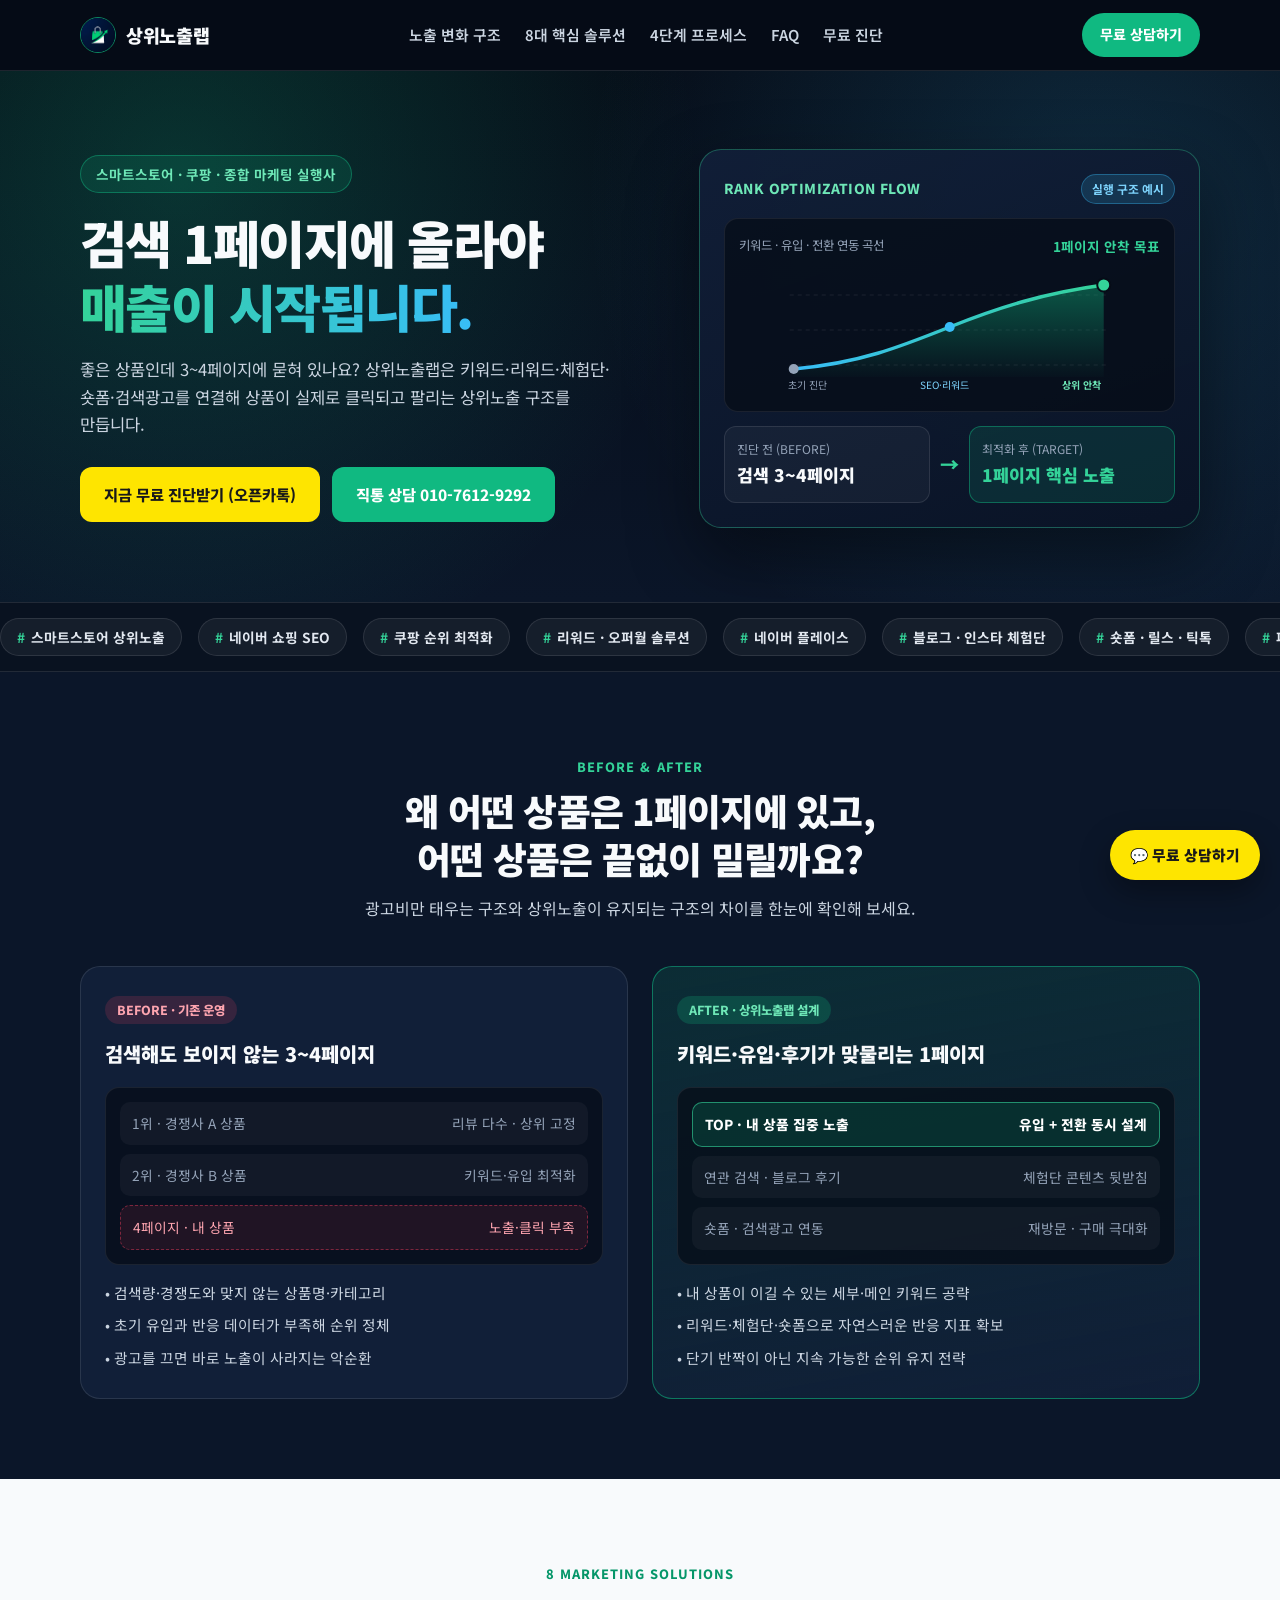
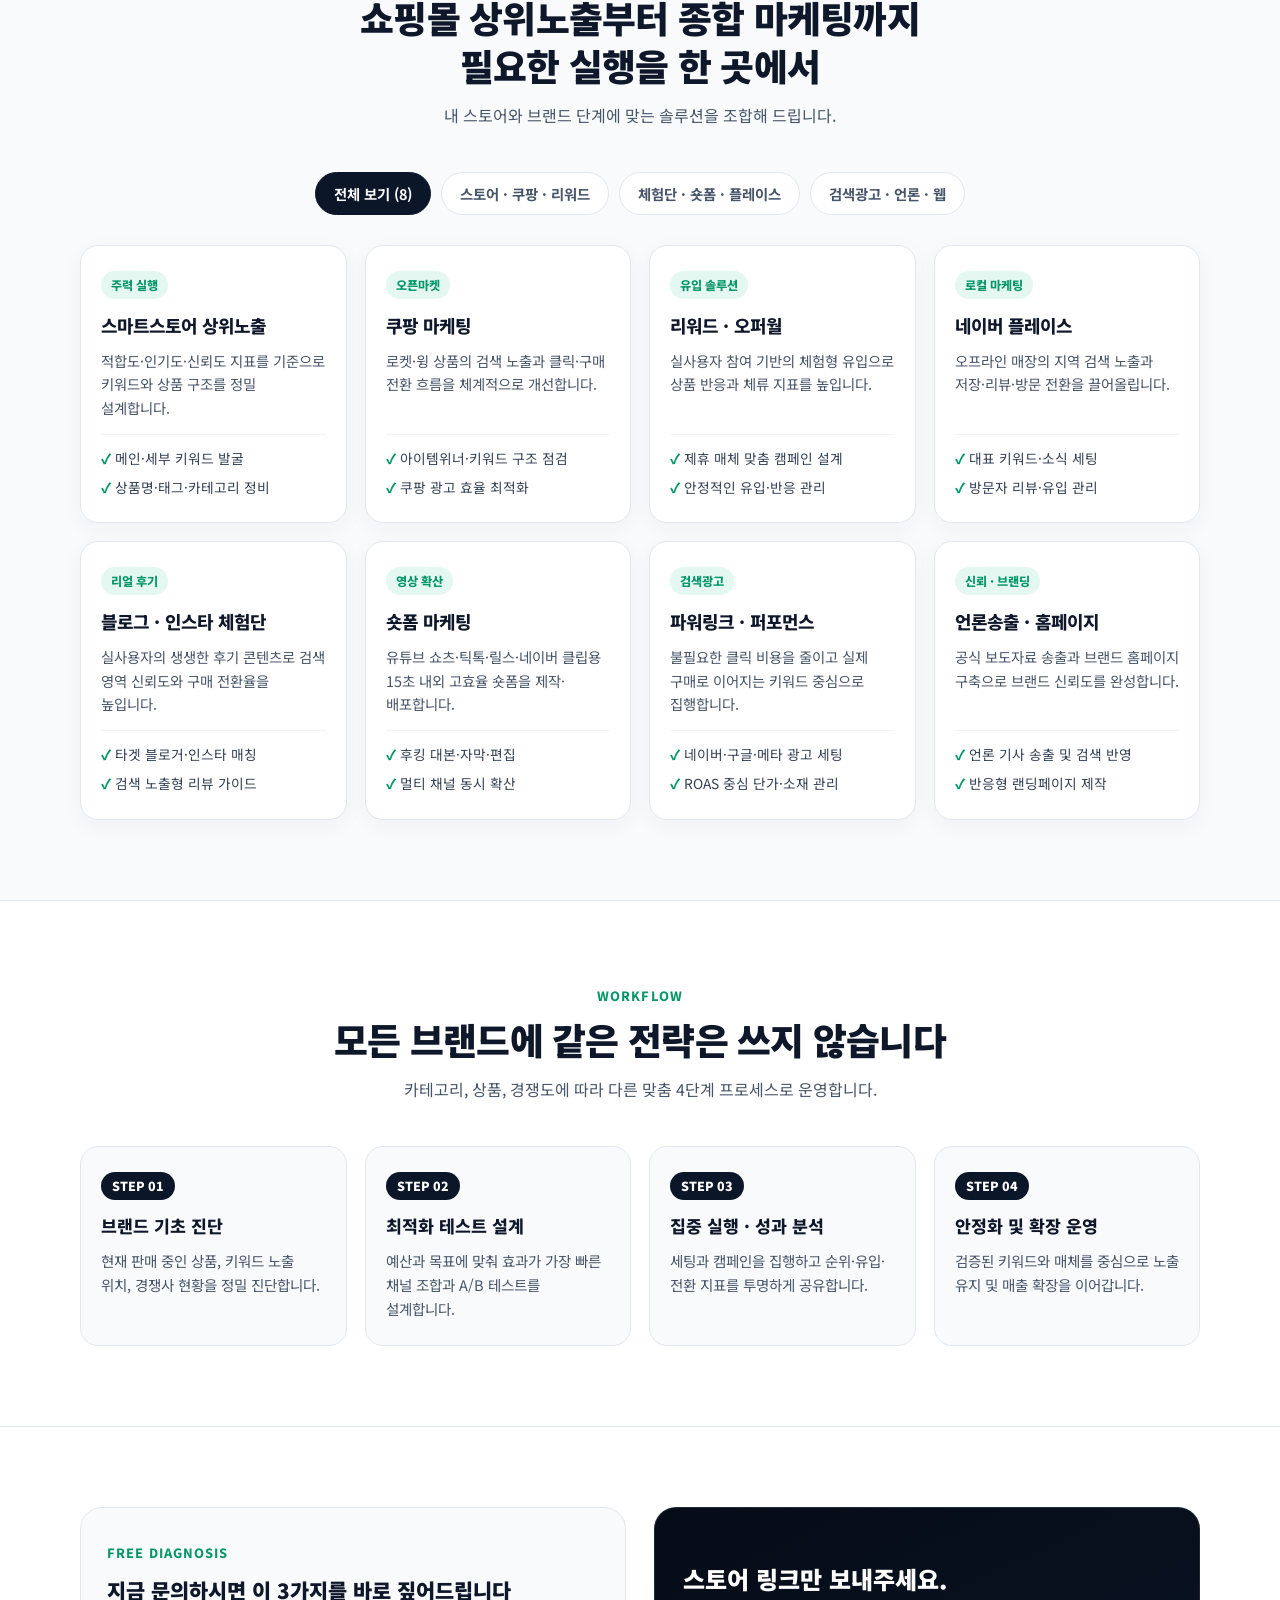
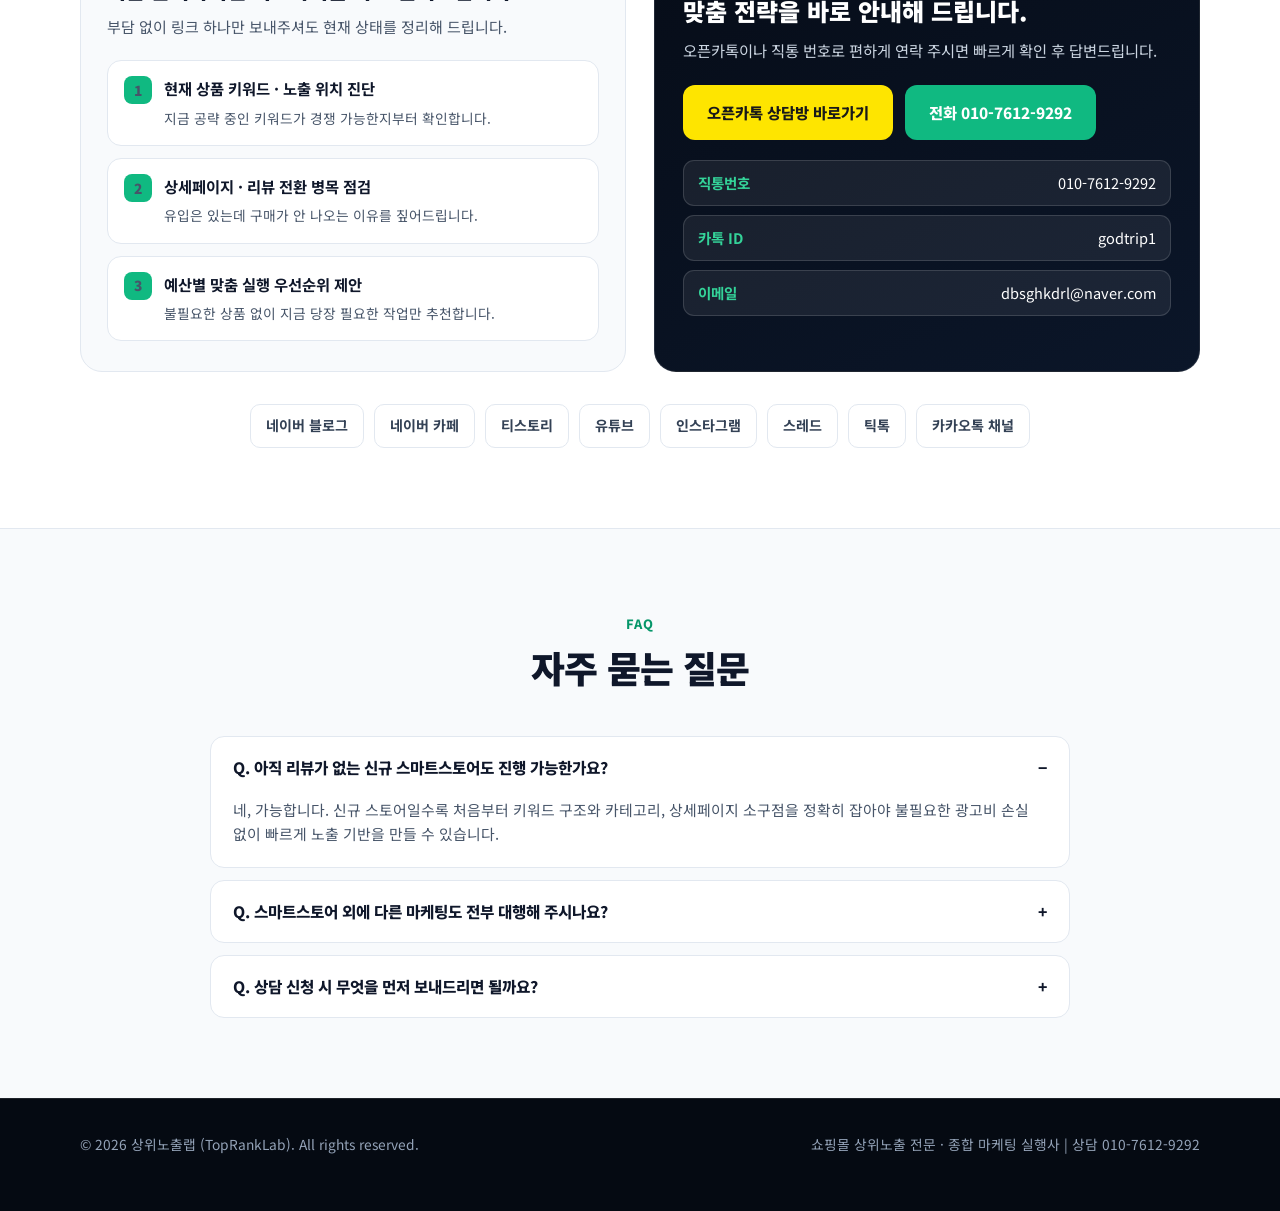
==== index.html @ b8ace9bc "Add files via upload" ====
<!DOCTYPE html>
<html lang="ko">
<head>
  <meta charset="UTF-8" />
  <meta name="viewport" content="width=device-width, initial-scale=1.0" />
  <title>상위노출랩 | 쇼핑몰 상위노출 · 리워드 · 종합 마케팅 실행사</title>
  <meta name="description" content="네이버 스마트스토어·쿠팡 상위노출 전문, 리워드·오퍼월·플레이스·블로그/인스타 체험단·숏폼·파워링크·언론송출까지 모든 마케팅을 원스톱으로 실행하는 상위노출랩입니다." />
  <meta name="keywords" content="상위노출랩, 스마트스토어 상위노출, 네이버쇼핑 상위노출, 쿠팡 상위노출, 리워드 마케팅, 오퍼월, 블로그 체험단, 종합 마케팅 대행사" />
  <meta name="naver-site-verification" content="98041f6fec9d77acc8f488d430bc3d32c4de3970" />
  <meta property="og:type" content="website" />
  <meta property="og:title" content="상위노출랩 | 쇼핑몰 상위노출 · 리워드 · 종합 마케팅 실행사" />
  <meta property="og:description" content="검색 1페이지로 올리는 맞춤 순위 최적화 전략. 스마트스토어·쿠팡·종합 마케팅까지 상위노출랩과 함께하세요." />
  <meta property="og:url" content="https://topranklab.github.io/" />
  <meta property="og:image" content="https://topranklab.github.io/logo.png" />
  <link rel="icon" type="image/png" href="logo.png" />
  <link rel="preconnect" href="https://fonts.googleapis.com" />
  <link rel="preconnect" href="https://fonts.gstatic.com" crossorigin />
  <link href="https://fonts.googleapis.com/css2?family=Noto+Sans+KR:wght@400;500;600;700;800;900&display=swap" rel="stylesheet" />
  <style>
    :root {
      --bg-dark: #060c17;
      --bg-navy: #0b1629;
      --bg-card-dark: #111f38;
      --emerald: #10b981;
      --emerald-glow: #34d399;
      --emerald-dark: #059669;
      --sky: #38bdf8;
      --kakao: #fee500;
      --bg-light: #f8fafc;
      --surface: #ffffff;
      --text-dark: #0f172a;
      --text-muted: #475569;
      --border-light: #e2e8f0;
      --border-dark: rgba(255, 255, 255, 0.1);
    }

    * { box-sizing: border-box; margin: 0; padding: 0; }
    html { scroll-behavior: smooth; }
    body {
      font-family: 'Noto Sans KR', -apple-system, BlinkMacSystemFont, 'Apple SD Gothic Neo', sans-serif;
      background: var(--bg-dark);
      color: #f8fafc;
      line-height: 1.65;
      word-break: keep-all;
      overflow-wrap: break-word;
      -webkit-font-smoothing: antialiased;
    }
    a { color: inherit; text-decoration: none; }
    button { font-family: inherit; cursor: pointer; }

    .container {
      width: 100%;
      max-width: 1160px;
      margin: 0 auto;
      padding: 0 20px;
    }

    /* Header */
    header {
      position: sticky;
      top: 0;
      z-index: 100;
      background: rgba(6, 12, 23, 0.92);
      backdrop-filter: blur(14px);
      border-bottom: 1px solid var(--border-dark);
    }
    .nav {
      display: flex;
      align-items: center;
      justify-content: space-between;
      height: 70px;
      gap: 16px;
    }
    .brand {
      display: flex;
      align-items: center;
      gap: 10px;
      font-weight: 900;
      font-size: 1.15rem;
      letter-spacing: -0.02em;
      white-space: nowrap;
    }
    .brand img {
      width: 36px;
      height: 36px;
      border-radius: 50%;
      object-fit: cover;
      border: 1.5px solid rgba(16, 185, 129, 0.7);
    }
    .nav-links {
      display: flex;
      align-items: center;
      gap: 24px;
      list-style: none;
      font-size: 0.93rem;
      font-weight: 600;
      color: #cbd5e1;
    }
    .nav-links a:hover { color: var(--emerald-glow); }
    .nav-actions {
      display: flex;
      align-items: center;
      gap: 10px;
    }
    .nav-cta {
      display: inline-flex;
      align-items: center;
      justify-content: center;
      padding: 10px 18px;
      border-radius: 999px;
      background: var(--emerald);
      color: #fff;
      font-weight: 800;
      font-size: 0.88rem;
      white-space: nowrap;
      transition: background 0.2s, transform 0.15s;
    }
    .nav-cta:hover { background: var(--emerald-dark); transform: translateY(-1px); }
    .menu-toggle {
      display: none;
      background: rgba(255,255,255,0.08);
      border: 1px solid var(--border-dark);
      color: #fff;
      border-radius: 10px;
      padding: 7px 11px;
      font-size: 1.1rem;
    }
    .mobile-menu {
      display: none;
      flex-direction: column;
      gap: 8px;
      padding: 14px 20px 20px;
      background: var(--bg-navy);
      border-top: 1px solid var(--border-dark);
    }
    .mobile-menu.open { display: flex; }
    .mobile-menu a {
      padding: 10px 4px;
      font-size: 0.96rem;
      font-weight: 600;
      color: #e2e8f0;
      border-bottom: 1px solid rgba(255,255,255,0.06);
    }

    /* Hero */
    .hero {
      position: relative;
      overflow: hidden;
      padding: 78px 0 74px;
      background:
        radial-gradient(circle at 14% 20%, rgba(16, 185, 129, 0.22), transparent 44%),
        radial-gradient(circle at 86% 24%, rgba(56, 189, 248, 0.16), transparent 44%),
        linear-gradient(180deg, var(--bg-dark) 0%, var(--bg-navy) 100%);
    }
    .hero-inner {
      display: grid;
      grid-template-columns: 1.1fr 0.95fr;
      gap: 38px;
      align-items: center;
    }
    .pill-badge {
      display: inline-flex;
      align-items: center;
      gap: 8px;
      padding: 7px 15px;
      border-radius: 999px;
      background: rgba(16, 185, 129, 0.14);
      border: 1px solid rgba(16, 185, 129, 0.45);
      color: #6ee7b7;
      font-size: 0.85rem;
      font-weight: 700;
      margin-bottom: 18px;
    }
    .hero h1 {
      font-size: clamp(2rem, 4.5vw, 3.2rem);
      font-weight: 900;
      line-height: 1.24;
      letter-spacing: -0.03em;
      margin-bottom: 18px;
    }
    .hero h1 .accent {
      background: linear-gradient(90deg, #34d399, #38bdf8);
      -webkit-background-clip: text;
      -webkit-text-fill-color: transparent;
    }
    .hero p {
      color: #cbd5e1;
      font-size: 1.04rem;
      max-width: 550px;
      margin-bottom: 28px;
    }
    .cta-row {
      display: flex;
      flex-wrap: wrap;
      gap: 12px;
    }
    .btn {
      display: inline-flex;
      align-items: center;
      justify-content: center;
      gap: 8px;
      padding: 15px 24px;
      border-radius: 12px;
      font-weight: 800;
      font-size: 0.96rem;
      white-space: nowrap;
      border: none;
      transition: transform 0.15s, filter 0.2s;
    }
    .btn:active { transform: scale(0.98); }
    .btn-kakao { background: var(--kakao); color: #191919; }
    .btn-kakao:hover { filter: brightness(0.95); }
    .btn-emerald { background: var(--emerald); color: #fff; }
    .btn-emerald:hover { background: var(--emerald-dark); }
    .btn-ghost {
      background: rgba(255, 255, 255, 0.08);
      border: 1px solid rgba(255, 255, 255, 0.22);
      color: #fff;
    }
    .btn-ghost:hover { background: rgba(255, 255, 255, 0.14); }

    /* Visual Dashboard in Hero */
    .viz-board {
      background: linear-gradient(160deg, rgba(17, 31, 56, 0.96), rgba(10, 20, 38, 0.98));
      border: 1px solid rgba(52, 211, 153, 0.35);
      border-radius: 22px;
      padding: 24px;
      box-shadow: 0 28px 70px rgba(0, 0, 0, 0.45);
    }
    .viz-top {
      display: flex;
      justify-content: space-between;
      align-items: center;
      margin-bottom: 14px;
      gap: 10px;
    }
    .viz-title {
      font-size: 0.86rem;
      font-weight: 800;
      color: #6ee7b7;
      letter-spacing: 0.03em;
    }
    .viz-badge {
      font-size: 0.74rem;
      font-weight: 700;
      padding: 4px 10px;
      border-radius: 999px;
      background: rgba(56, 189, 248, 0.16);
      color: #7dd3fc;
      border: 1px solid rgba(56, 189, 248, 0.35);
      white-space: nowrap;
    }
    .chart-box {
      background: rgba(6, 12, 23, 0.75);
      border: 1px solid rgba(255, 255, 255, 0.08);
      border-radius: 14px;
      padding: 16px 14px 10px;
      margin-bottom: 14px;
    }
    .chart-legend {
      display: flex;
      justify-content: space-between;
      align-items: center;
      font-size: 0.78rem;
      color: #94a3b8;
      margin-bottom: 8px;
    }
    .chart-legend strong { color: #34d399; font-size: 0.85rem; }
    .rank-compare {
      display: grid;
      grid-template-columns: 1fr auto 1fr;
      gap: 10px;
      align-items: center;
    }
    .rank-box {
      background: rgba(255, 255, 255, 0.04);
      border: 1px solid rgba(255, 255, 255, 0.1);
      border-radius: 12px;
      padding: 12px;
    }
    .rank-box.after {
      background: rgba(16, 185, 129, 0.14);
      border-color: rgba(16, 185, 129, 0.45);
    }
    .rank-box small { display: block; font-size: 0.75rem; color: #94a3b8; margin-bottom: 2px; }
    .rank-box strong { font-size: 1.08rem; font-weight: 900; }
    .rank-box.after strong { color: #34d399; }
    .rank-arrow { color: #34d399; font-weight: 900; font-size: 1.2rem; }

    /* Marquee */
    .marquee-wrap {
      background: #091220;
      border-top: 1px solid var(--border-dark);
      border-bottom: 1px solid var(--border-dark);
      padding: 15px 0;
      overflow: hidden;
    }
    .marquee-track {
      display: flex;
      gap: 16px;
      width: max-content;
      animation: scrollX 28s linear infinite;
    }
    .marquee-pill {
      padding: 7px 16px;
      border-radius: 999px;
      background: rgba(255, 255, 255, 0.05);
      border: 1px solid rgba(255, 255, 255, 0.1);
      font-size: 0.86rem;
      font-weight: 700;
      color: #e2e8f0;
      white-space: nowrap;
    }
    .marquee-pill span { color: var(--emerald-glow); margin-right: 6px; }
    @keyframes scrollX {
      from { transform: translateX(0); }
      to { transform: translateX(-50%); }
    }

    /* Sections */
    section { padding: 80px 0; }
    .light-sec { background: var(--bg-light); color: var(--text-dark); }
    .white-sec {
      background: #ffffff;
      color: var(--text-dark);
      border-top: 1px solid var(--border-light);
      border-bottom: 1px solid var(--border-light);
    }
    .dark-sec { background: var(--bg-navy); color: #f8fafc; }
    .sec-head {
      text-align: center;
      max-width: 700px;
      margin: 0 auto 44px;
    }
    .eyebrow {
      display: inline-block;
      font-size: 0.8rem;
      font-weight: 800;
      letter-spacing: 0.08em;
      color: var(--emerald-dark);
      margin-bottom: 10px;
    }
    .dark-sec .eyebrow { color: var(--emerald-glow); }
    .sec-head h2 {
      font-size: clamp(1.6rem, 3.6vw, 2.3rem);
      font-weight: 900;
      line-height: 1.3;
      letter-spacing: -0.02em;
      margin-bottom: 12px;
    }
    .sec-head p { font-size: 1rem; color: var(--text-muted); }
    .dark-sec .sec-head p { color: #cbd5e1; }

    .grid-3 { display: grid; grid-template-columns: repeat(3, 1fr); gap: 20px; }
    .grid-4 { display: grid; grid-template-columns: repeat(4, 1fr); gap: 18px; }
    .grid-2 { display: grid; grid-template-columns: repeat(2, 1fr); gap: 24px; }

    /* Before vs After Visual Section */
    .ba-card {
      background: var(--bg-card-dark);
      border: 1px solid var(--border-dark);
      border-radius: 20px;
      padding: 28px 24px;
    }
    .ba-card.after {
      border-color: rgba(16, 185, 129, 0.55);
      background: linear-gradient(170deg, rgba(16, 185, 129, 0.14), rgba(17, 31, 56, 0.95));
    }
    .ba-label {
      display: inline-block;
      font-size: 0.78rem;
      font-weight: 800;
      padding: 4px 12px;
      border-radius: 999px;
      margin-bottom: 14px;
    }
    .ba-label.before { background: rgba(244, 63, 94, 0.16); color: #fda4af; }
    .ba-label.after { background: rgba(16, 185, 129, 0.22); color: #6ee7b7; }
    .ba-card h3 { font-size: 1.24rem; font-weight: 900; margin-bottom: 16px; }
    .serp-mock {
      background: rgba(6, 12, 23, 0.75);
      border: 1px solid rgba(255, 255, 255, 0.08);
      border-radius: 14px;
      padding: 14px;
      display: grid;
      gap: 9px;
      margin-bottom: 16px;
    }
    .serp-row {
      display: flex;
      align-items: center;
      justify-content: space-between;
      padding: 10px 12px;
      border-radius: 10px;
      background: rgba(255, 255, 255, 0.04);
      font-size: 0.86rem;
      color: #94a3b8;
    }
    .serp-row.mine {
      background: rgba(16, 185, 129, 0.18);
      border: 1px solid rgba(52, 211, 153, 0.6);
      color: #fff;
      font-weight: 800;
    }
    .serp-row.dim {
      background: rgba(244, 63, 94, 0.1);
      border: 1px dashed rgba(244, 63, 94, 0.45);
      color: #fda4af;
    }
    .ba-points {
      list-style: none;
      display: grid;
      gap: 8px;
      font-size: 0.92rem;
      color: #cbd5e1;
    }

    /* 8 Solutions */
    .sol-tabs {
      display: flex;
      flex-wrap: wrap;
      justify-content: center;
      gap: 10px;
      margin-bottom: 30px;
    }
    .sol-tab {
      padding: 10px 18px;
      border-radius: 999px;
      border: 1px solid var(--border-light);
      background: #fff;
      color: var(--text-muted);
      font-weight: 700;
      font-size: 0.9rem;
      transition: all 0.2s;
    }
    .sol-tab.active {
      background: var(--bg-navy);
      color: #fff;
      border-color: var(--bg-navy);
    }
    .sol-card {
      background: #fff;
      border: 1px solid var(--border-light);
      border-radius: 18px;
      padding: 24px 20px;
      box-shadow: 0 6px 22px rgba(15, 23, 42, 0.04);
      display: flex;
      flex-direction: column;
      justify-content: space-between;
      transition: transform 0.2s, border-color 0.2s;
    }
    .sol-card:hover { transform: translateY(-3px); border-color: var(--emerald); }
    .sol-tag {
      display: inline-block;
      font-size: 0.76rem;
      font-weight: 800;
      color: var(--emerald-dark);
      background: rgba(16, 185, 129, 0.11);
      padding: 4px 10px;
      border-radius: 999px;
      margin-bottom: 12px;
      width: fit-content;
    }
    .sol-card h3 { font-size: 1.12rem; font-weight: 800; margin-bottom: 8px; }
    .sol-card p { font-size: 0.9rem; color: var(--text-muted); margin-bottom: 14px; }
    .sol-list {
      list-style: none;
      display: grid;
      gap: 6px;
      font-size: 0.86rem;
      color: #334155;
      padding-top: 12px;
      border-top: 1px solid #f1f5f9;
    }
    .sol-list li::before { content: "✓ "; color: var(--emerald-dark); font-weight: 900; }
    .sol-card.hidden { display: none; }

    /* Process */
    .step-card {
      background: var(--bg-light);
      border: 1px solid var(--border-light);
      border-radius: 18px;
      padding: 24px 20px;
    }
    .step-badge {
      display: inline-block;
      font-size: 0.78rem;
      font-weight: 900;
      color: #fff;
      background: var(--bg-navy);
      padding: 4px 11px;
      border-radius: 999px;
      margin-bottom: 12px;
    }
    .step-card h3 { font-size: 1.08rem; font-weight: 800; margin-bottom: 8px; }
    .step-card p { font-size: 0.91rem; color: var(--text-muted); }

    /* Free Diagnosis Preview + Contact */
    .diag-grid {
      display: grid;
      grid-template-columns: 1fr 1fr;
      gap: 28px;
      align-items: stretch;
    }
    .diag-preview {
      background: var(--bg-light);
      border: 1px solid var(--border-light);
      border-radius: 22px;
      padding: 30px 26px;
    }
    .diag-preview h3 { font-size: 1.3rem; font-weight: 900; margin-bottom: 8px; }
    .diag-preview p { font-size: 0.94rem; color: var(--text-muted); margin-bottom: 20px; }
    .diag-items { display: grid; gap: 12px; }
    .diag-item {
      background: #fff;
      border: 1px solid var(--border-light);
      border-radius: 14px;
      padding: 15px 16px;
      display: flex;
      gap: 12px;
      align-items: flex-start;
    }
    .diag-num {
      width: 28px;
      height: 28px;
      border-radius: 8px;
      background: var(--emerald);
      color: #fff;
      font-weight: 900;
      font-size: 0.84rem;
      display: inline-flex;
      align-items: center;
      justify-content: center;
      flex-shrink: 0;
    }
    .diag-item strong { display: block; font-size: 0.96rem; margin-bottom: 2px; }
    .diag-item span { font-size: 0.86rem; color: var(--text-muted); }

    .contact-box {
      background: linear-gradient(155deg, var(--bg-dark), var(--bg-navy));
      color: #fff;
      border-radius: 22px;
      padding: 34px 28px;
      display: flex;
      flex-direction: column;
      justify-content: center;
      border: 1px solid var(--border-dark);
    }
    .contact-box h3 { font-size: 1.5rem; font-weight: 900; line-height: 1.35; margin-bottom: 10px; }
    .contact-box p { color: #cbd5e1; font-size: 0.96rem; margin-bottom: 22px; }
    .info-pills {
      display: grid;
      gap: 9px;
      margin-top: 20px;
    }
    .info-pill {
      background: rgba(255, 255, 255, 0.07);
      border: 1px solid rgba(255, 255, 255, 0.14);
      border-radius: 11px;
      padding: 10px 14px;
      font-size: 0.91rem;
      display: flex;
      justify-content: space-between;
    }
    .info-pill strong { color: var(--emerald-glow); }

    /* FAQ */
    .faq-list { max-width: 860px; margin: 0 auto; display: grid; gap: 12px; }
    .faq-item {
      background: #fff;
      border: 1px solid var(--border-light);
      border-radius: 14px;
      overflow: hidden;
    }
    .faq-q {
      width: 100%;
      text-align: left;
      background: none;
      border: none;
      padding: 19px 22px;
      font-size: 0.98rem;
      font-weight: 800;
      color: var(--text-dark);
      display: flex;
      justify-content: space-between;
      align-items: center;
      gap: 12px;
    }
    .faq-a {
      display: none;
      padding: 0 22px 20px;
      font-size: 0.93rem;
      color: var(--text-muted);
    }
    .faq-item.open .faq-a { display: block; }

    .channel-links {
      display: flex;
      flex-wrap: wrap;
      justify-content: center;
      gap: 10px;
      margin-top: 32px;
    }
    .channel-link {
      padding: 9px 15px;
      border-radius: 10px;
      border: 1px solid var(--border-light);
      background: #fff;
      font-size: 0.88rem;
      font-weight: 700;
      color: #334155;
    }
    .channel-link:hover { border-color: var(--emerald); color: var(--emerald-dark); }

    .floating-cta {
      position: fixed;
      right: 20px;
      bottom: 20px;
      z-index: 90;
      display: inline-flex;
      align-items: center;
      gap: 8px;
      padding: 13px 20px;
      border-radius: 999px;
      background: var(--kakao);
      color: #191919;
      font-weight: 900;
      font-size: 0.92rem;
      box-shadow: 0 12px 30px rgba(0, 0, 0, 0.35);
      transition: transform 0.2s;
    }
    .floating-cta:hover { transform: translateY(-2px); }

    footer {
      background: #050a12;
      color: #94a3b8;
      padding: 34px 0 56px;
      font-size: 0.86rem;
      border-top: 1px solid var(--border-dark);
    }
    .footer-inner {
      display: flex;
      flex-wrap: wrap;
      justify-content: space-between;
      align-items: center;
      gap: 14px;
    }

    @media (max-width: 960px) {
      .hero-inner, .diag-grid, .grid-3, .grid-4, .grid-2 { grid-template-columns: 1fr; }
      .nav-links { display: none; }
      .menu-toggle { display: inline-flex; }
    }
    @media (max-width: 600px) {
      section { padding: 54px 0; }
      .hero { padding: 50px 0 46px; }
      .cta-row .btn { width: 100%; }
      .rank-compare { grid-template-columns: 1fr; }
      .rank-arrow { text-align: center; transform: rotate(90deg); }
      .floating-cta { right: 14px; bottom: 14px; padding: 11px 16px; font-size: 0.86rem; }
    }
  </style>
</head>
<body>
  <header>
    <div class="container nav">
      <a href="#" class="brand">
        <img src="logo.png" alt="상위노출랩 로고" />
        <span>상위노출랩</span>
      </a>

      <ul class="nav-links">
        <li><a href="#before-after">노출 변화 구조</a></li>
        <li><a href="#solutions">8대 핵심 솔루션</a></li>
        <li><a href="#process">4단계 프로세스</a></li>
        <li><a href="#faq">FAQ</a></li>
        <li><a href="#contact">무료 진단</a></li>
      </ul>

      <div class="nav-actions">
        <a href="https://open.kakao.com/o/sjZETlYi" target="_blank" rel="noopener" class="nav-cta">무료 상담하기</a>
        <button class="menu-toggle" id="menuToggle" aria-label="메뉴 열기">☰</button>
      </div>
    </div>
    <nav class="mobile-menu" id="mobileMenu">
      <a href="#before-after">노출 변화 구조</a>
      <a href="#solutions">8대 핵심 솔루션</a>
      <a href="#process">4단계 프로세스</a>
      <a href="#faq">FAQ</a>
      <a href="#contact">무료 진단</a>
    </nav>
  </header>

  <main>
    <!-- Hero with Visual Dashboard -->
    <section class="hero">
      <div class="container hero-inner">
        <div>
          <span class="pill-badge">스마트스토어 · 쿠팡 · 종합 마케팅 실행사</span>
          <h1>
            검색 1페이지에 올라야<br />
            <span class="accent">매출이 시작됩니다.</span>
          </h1>
          <p>
            좋은 상품인데 3~4페이지에 묻혀 있나요?
            상위노출랩은 키워드·리워드·체험단·숏폼·검색광고를 연결해
            상품이 실제로 클릭되고 팔리는 상위노출 구조를 만듭니다.
          </p>
          <div class="cta-row">
            <a href="https://open.kakao.com/o/sjZETlYi" target="_blank" rel="noopener" class="btn btn-kakao">
              지금 무료 진단받기 (오픈카톡)
            </a>
            <a href="tel:010-7612-9292" class="btn btn-emerald">
              직통 상담 010-7612-9292
            </a>
          </div>
        </div>

        <!-- Visual Optimization Dashboard -->
        <aside class="viz-board">
          <div class="viz-top">
            <span class="viz-title">RANK OPTIMIZATION FLOW</span>
            <span class="viz-badge">실행 구조 예시</span>
          </div>

          <div class="chart-box">
            <div class="chart-legend">
              <span>키워드 · 유입 · 전환 연동 곡선</span>
              <strong>1페이지 안착 목표</strong>
            </div>
            <svg viewBox="0 0 360 130" width="100%" height="130" role="img" aria-label="검색 순위 상승 흐름 그래프">
              <defs>
                <linearGradient id="areaGrad" x1="0" y1="0" x2="0" y2="1">
                  <stop offset="0%" stop-color="#10b981" stop-opacity="0.42" />
                  <stop offset="100%" stop-color="#10b981" stop-opacity="0.02" />
                </linearGradient>
                <linearGradient id="lineGrad" x1="0" y1="0" x2="1" y2="0">
                  <stop offset="0%" stop-color="#38bdf8" />
                  <stop offset="100%" stop-color="#34d399" />
                </linearGradient>
              </defs>
              <line x1="20" y1="30" x2="340" y2="30" stroke="rgba(255,255,255,0.08)" stroke-dasharray="4 4" />
              <line x1="20" y1="65" x2="340" y2="65" stroke="rgba(255,255,255,0.08)" stroke-dasharray="4 4" />
              <line x1="20" y1="100" x2="340" y2="100" stroke="rgba(255,255,255,0.08)" stroke-dasharray="4 4" />
              <path d="M24,104 C90,98 130,82 180,62 C230,42 275,28 334,20 L334,112 L24,112 Z" fill="url(#areaGrad)" />
              <path d="M24,104 C90,98 130,82 180,62 C230,42 275,28 334,20" fill="none" stroke="url(#lineGrad)" stroke-width="3.5" stroke-linecap="round" />
              <circle cx="24" cy="104" r="5" fill="#94a3b8" />
              <circle cx="180" cy="62" r="5" fill="#38bdf8" />
              <circle cx="334" cy="20" r="6.5" fill="#34d399" stroke="#060c17" stroke-width="2" />
              <text x="18" y="124" fill="#94a3b8" font-size="10">초기 진단</text>
              <text x="150" y="124" fill="#7dd3fc" font-size="10">SEO·리워드</text>
              <text x="292" y="124" fill="#6ee7b7" font-size="10" font-weight="bold">상위 안착</text>
            </svg>
          </div>

          <div class="rank-compare">
            <div class="rank-box">
              <small>진단 전 (BEFORE)</small>
              <strong>검색 3~4페이지</strong>
            </div>
            <div class="rank-arrow">→</div>
            <div class="rank-box after">
              <small>최적화 후 (TARGET)</small>
              <strong>1페이지 핵심 노출</strong>
            </div>
          </div>
        </aside>
      </div>
    </section>

    <!-- Rolling Keywords -->
    <div class="marquee-wrap" aria-hidden="true">
      <div class="marquee-track">
        <div class="marquee-pill"><span>#</span>스마트스토어 상위노출</div>
        <div class="marquee-pill"><span>#</span>네이버 쇼핑 SEO</div>
        <div class="marquee-pill"><span>#</span>쿠팡 순위 최적화</div>
        <div class="marquee-pill"><span>#</span>리워드 · 오퍼월 솔루션</div>
        <div class="marquee-pill"><span>#</span>네이버 플레이스</div>
        <div class="marquee-pill"><span>#</span>블로그 · 인스타 체험단</div>
        <div class="marquee-pill"><span>#</span>숏폼 · 릴스 · 틱톡</div>
        <div class="marquee-pill"><span>#</span>파워링크 · 퍼포먼스 광고</div>
        <div class="marquee-pill"><span>#</span>언론송출 · 브랜딩</div>
        <div class="marquee-pill"><span>#</span>스마트스토어 상위노출</div>
        <div class="marquee-pill"><span>#</span>네이버 쇼핑 SEO</div>
        <div class="marquee-pill"><span>#</span>쿠팡 순위 최적화</div>
        <div class="marquee-pill"><span>#</span>리워드 · 오퍼월 솔루션</div>
        <div class="marquee-pill"><span>#</span>네이버 플레이스</div>
        <div class="marquee-pill"><span>#</span>블로그 · 인스타 체험단</div>
        <div class="marquee-pill"><span>#</span>숏폼 · 릴스 · 틱톡</div>
        <div class="marquee-pill"><span>#</span>파워링크 · 퍼포먼스 광고</div>
        <div class="marquee-pill"><span>#</span>언론송출 · 브랜딩</div>
      </div>
    </div>

    <!-- Before & After Visual Comparison -->
    <section id="before-after" class="dark-sec">
      <div class="container">
        <div class="sec-head">
          <span class="eyebrow">BEFORE &amp; AFTER</span>
          <h2>왜 어떤 상품은 1페이지에 있고,<br />어떤 상품은 끝없이 밀릴까요?</h2>
          <p>광고비만 태우는 구조와 상위노출이 유지되는 구조의 차이를 한눈에 확인해 보세요.</p>
        </div>

        <div class="grid-2">
          <article class="ba-card">
            <span class="ba-label before">BEFORE · 기존 운영</span>
            <h3>검색해도 보이지 않는 3~4페이지</h3>
            <div class="serp-mock">
              <div class="serp-row"><span>1위 · 경쟁사 A 상품</span><span>리뷰 다수 · 상위 고정</span></div>
              <div class="serp-row"><span>2위 · 경쟁사 B 상품</span><span>키워드·유입 최적화</span></div>
              <div class="serp-row dim"><span>4페이지 · 내 상품</span><span>노출·클릭 부족</span></div>
            </div>
            <ul class="ba-points">
              <li>• 검색량·경쟁도와 맞지 않는 상품명·카테고리</li>
              <li>• 초기 유입과 반응 데이터가 부족해 순위 정체</li>
              <li>• 광고를 끄면 바로 노출이 사라지는 악순환</li>
            </ul>
          </article>

          <article class="ba-card after">
            <span class="ba-label after">AFTER · 상위노출랩 설계</span>
            <h3>키워드·유입·후기가 맞물리는 1페이지</h3>
            <div class="serp-mock">
              <div class="serp-row mine"><span>TOP · 내 상품 집중 노출</span><span>유입 + 전환 동시 설계</span></div>
              <div class="serp-row"><span>연관 검색 · 블로그 후기</span><span>체험단 콘텐츠 뒷받침</span></div>
              <div class="serp-row"><span>숏폼 · 검색광고 연동</span><span>재방문 · 구매 극대화</span></div>
            </div>
            <ul class="ba-points">
              <li>• 내 상품이 이길 수 있는 세부·메인 키워드 공략</li>
              <li>• 리워드·체험단·숏폼으로 자연스러운 반응 지표 확보</li>
              <li>• 단기 반짝이 아닌 지속 가능한 순위 유지 전략</li>
            </ul>
          </article>
        </div>
      </div>
    </section>

    <!-- 8 Solutions -->
    <section id="solutions" class="light-sec">
      <div class="container">
        <div class="sec-head">
          <span class="eyebrow">8 MARKETING SOLUTIONS</span>
          <h2>쇼핑몰 상위노출부터 종합 마케팅까지<br />필요한 실행을 한 곳에서</h2>
          <p>내 스토어와 브랜드 단계에 맞는 솔루션을 조합해 드립니다.</p>
        </div>

        <div class="sol-tabs">
          <button class="sol-tab active" data-cat="all">전체 보기 (8)</button>
          <button class="sol-tab" data-cat="commerce">스토어 · 쿠팡 · 리워드</button>
          <button class="sol-tab" data-cat="viral">체험단 · 숏폼 · 플레이스</button>
          <button class="sol-tab" data-cat="ads">검색광고 · 언론 · 웹</button>
        </div>

        <div class="grid-4">
          <article class="sol-card" data-cat="commerce">
            <div>
              <span class="sol-tag">주력 실행</span>
              <h3>스마트스토어 상위노출</h3>
              <p>적합도·인기도·신뢰도 지표를 기준으로 키워드와 상품 구조를 정밀 설계합니다.</p>
            </div>
            <ul class="sol-list">
              <li>메인·세부 키워드 발굴</li>
              <li>상품명·태그·카테고리 정비</li>
            </ul>
          </article>

          <article class="sol-card" data-cat="commerce">
            <div>
              <span class="sol-tag">오픈마켓</span>
              <h3>쿠팡 마케팅</h3>
              <p>로켓·윙 상품의 검색 노출과 클릭·구매 전환 흐름을 체계적으로 개선합니다.</p>
            </div>
            <ul class="sol-list">
              <li>아이템위너·키워드 구조 점검</li>
              <li>쿠팡 광고 효율 최적화</li>
            </ul>
          </article>

          <article class="sol-card" data-cat="commerce">
            <div>
              <span class="sol-tag">유입 솔루션</span>
              <h3>리워드 · 오퍼월</h3>
              <p>실사용자 참여 기반의 체험형 유입으로 상품 반응과 체류 지표를 높입니다.</p>
            </div>
            <ul class="sol-list">
              <li>제휴 매체 맞춤 캠페인 설계</li>
              <li>안정적인 유입·반응 관리</li>
            </ul>
          </article>

          <article class="sol-card" data-cat="viral">
            <div>
              <span class="sol-tag">로컬 마케팅</span>
              <h3>네이버 플레이스</h3>
              <p>오프라인 매장의 지역 검색 노출과 저장·리뷰·방문 전환을 끌어올립니다.</p>
            </div>
            <ul class="sol-list">
              <li>대표 키워드·소식 세팅</li>
              <li>방문자 리뷰·유입 관리</li>
            </ul>
          </article>

          <article class="sol-card" data-cat="viral">
            <div>
              <span class="sol-tag">리얼 후기</span>
              <h3>블로그 · 인스타 체험단</h3>
              <p>실사용자의 생생한 후기 콘텐츠로 검색 영역 신뢰도와 구매 전환율을 높입니다.</p>
            </div>
            <ul class="sol-list">
              <li>타겟 블로거·인스타 매칭</li>
              <li>검색 노출형 리뷰 가이드</li>
            </ul>
          </article>

          <article class="sol-card" data-cat="viral">
            <div>
              <span class="sol-tag">영상 확산</span>
              <h3>숏폼 마케팅</h3>
              <p>유튜브 쇼츠·틱톡·릴스·네이버 클립용 15초 내외 고효율 숏폼을 제작·배포합니다.</p>
            </div>
            <ul class="sol-list">
              <li>후킹 대본·자막·편집</li>
              <li>멀티 채널 동시 확산</li>
            </ul>
          </article>

          <article class="sol-card" data-cat="ads">
            <div>
              <span class="sol-tag">검색광고</span>
              <h3>파워링크 · 퍼포먼스</h3>
              <p>불필요한 클릭 비용을 줄이고 실제 구매로 이어지는 키워드 중심으로 집행합니다.</p>
            </div>
            <ul class="sol-list">
              <li>네이버·구글·메타 광고 세팅</li>
              <li>ROAS 중심 단가·소재 관리</li>
            </ul>
          </article>

          <article class="sol-card" data-cat="ads">
            <div>
              <span class="sol-tag">신뢰 · 브랜딩</span>
              <h3>언론송출 · 홈페이지</h3>
              <p>공식 보도자료 송출과 브랜드 홈페이지 구축으로 브랜드 신뢰도를 완성합니다.</p>
            </div>
            <ul class="sol-list">
              <li>언론 기사 송출 및 검색 반영</li>
              <li>반응형 랜딩페이지 제작</li>
            </ul>
          </article>
        </div>
      </div>
    </section>

    <!-- Process -->
    <section id="process" class="white-sec">
      <div class="container">
        <div class="sec-head">
          <span class="eyebrow">WORKFLOW</span>
          <h2>모든 브랜드에 같은 전략은 쓰지 않습니다</h2>
          <p>카테고리, 상품, 경쟁도에 따라 다른 맞춤 4단계 프로세스로 운영합니다.</p>
        </div>

        <div class="grid-4">
          <div class="step-card">
            <span class="step-badge">STEP 01</span>
            <h3>브랜드 기초 진단</h3>
            <p>현재 판매 중인 상품, 키워드 노출 위치, 경쟁사 현황을 정밀 진단합니다.</p>
          </div>
          <div class="step-card">
            <span class="step-badge">STEP 02</span>
            <h3>최적화 테스트 설계</h3>
            <p>예산과 목표에 맞춰 효과가 가장 빠른 채널 조합과 A/B 테스트를 설계합니다.</p>
          </div>
          <div class="step-card">
            <span class="step-badge">STEP 03</span>
            <h3>집중 실행 · 성과 분석</h3>
            <p>세팅과 캠페인을 집행하고 순위·유입·전환 지표를 투명하게 공유합니다.</p>
          </div>
          <div class="step-card">
            <span class="step-badge">STEP 04</span>
            <h3>안정화 및 확장 운영</h3>
            <p>검증된 키워드와 매체를 중심으로 노출 유지 및 매출 확장을 이어갑니다.</p>
          </div>
        </div>
      </div>
    </section>

    <!-- Free Diagnosis Preview + Contact -->
    <section id="contact" class="white-sec" style="border-top: none;">
      <div class="container">
        <div class="diag-grid">
          <div class="diag-preview">
            <span class="eyebrow">FREE DIAGNOSIS</span>
            <h3>지금 문의하시면 이 3가지를 바로 짚어드립니다</h3>
            <p>부담 없이 링크 하나만 보내주셔도 현재 상태를 정리해 드립니다.</p>
            <div class="diag-items">
              <div class="diag-item">
                <span class="diag-num">1</span>
                <div>
                  <strong>현재 상품 키워드 · 노출 위치 진단</strong>
                  <span>지금 공략 중인 키워드가 경쟁 가능한지부터 확인합니다.</span>
                </div>
              </div>
              <div class="diag-item">
                <span class="diag-num">2</span>
                <div>
                  <strong>상세페이지 · 리뷰 전환 병목 점검</strong>
                  <span>유입은 있는데 구매가 안 나오는 이유를 짚어드립니다.</span>
                </div>
              </div>
              <div class="diag-item">
                <span class="diag-num">3</span>
                <div>
                  <strong>예산별 맞춤 실행 우선순위 제안</strong>
                  <span>불필요한 상품 없이 지금 당장 필요한 작업만 추천합니다.</span>
                </div>
              </div>
            </div>
          </div>

          <div class="contact-box">
            <h3>스토어 링크만 보내주세요.<br />맞춤 전략을 바로 안내해 드립니다.</h3>
            <p>오픈카톡이나 직통 번호로 편하게 연락 주시면 빠르게 확인 후 답변드립니다.</p>
            <div class="cta-row">
              <a href="https://open.kakao.com/o/sjZETlYi" target="_blank" rel="noopener" class="btn btn-kakao">
                오픈카톡 상담방 바로가기
              </a>
              <a href="tel:010-7612-9292" class="btn btn-emerald">
                전화 010-7612-9292
              </a>
            </div>
            <div class="info-pills">
              <div class="info-pill"><strong>직통번호</strong><span>010-7612-9292</span></div>
              <div class="info-pill"><strong>카톡 ID</strong><span>godtrip1</span></div>
              <div class="info-pill"><strong>이메일</strong><span>dbsghkdrl@naver.com</span></div>
            </div>
          </div>
        </div>

        <div class="channel-links">
          <a href="https://blog.naver.com/dbsghkdrl" target="_blank" rel="noopener" class="channel-link">네이버 블로그</a>
          <a href="https://cafe.naver.com/topranklab" target="_blank" rel="noopener" class="channel-link">네이버 카페</a>
          <a href="https://topranklab.tistory.com" target="_blank" rel="noopener" class="channel-link">티스토리</a>
          <a href="https://www.youtube.com/@topranklab_official" target="_blank" rel="noopener" class="channel-link">유튜브</a>
          <a href="https://www.instagram.com/dbsghkdrl/" target="_blank" rel="noopener" class="channel-link">인스타그램</a>
          <a href="https://www.threads.com/@dbsghkdrl" target="_blank" rel="noopener" class="channel-link">스레드</a>
          <a href="https://www.tiktok.com/@topranklab_official" target="_blank" rel="noopener" class="channel-link">틱톡</a>
          <a href="http://pf.kakao.com/_VixavX" target="_blank" rel="noopener" class="channel-link">카카오톡 채널</a>
        </div>
      </div>
    </section>

    <!-- FAQ -->
    <section id="faq" class="light-sec">
      <div class="container">
        <div class="sec-head">
          <span class="eyebrow">FAQ</span>
          <h2>자주 묻는 질문</h2>
        </div>

        <div class="faq-list">
          <div class="faq-item open">
            <button class="faq-q">Q. 아직 리뷰가 없는 신규 스마트스토어도 진행 가능한가요? <span>−</span></button>
            <div class="faq-a">네, 가능합니다. 신규 스토어일수록 처음부터 키워드 구조와 카테고리, 상세페이지 소구점을 정확히 잡아야 불필요한 광고비 손실 없이 빠르게 노출 기반을 만들 수 있습니다.</div>
          </div>
          <div class="faq-item">
            <button class="faq-q">Q. 스마트스토어 외에 다른 마케팅도 전부 대행해 주시나요? <span>+</span></button>
            <div class="faq-a">네. 쿠팡, 리워드·오퍼월, 블로그·인스타 체험단, 숏폼 영상, 파워링크, 언론송출, 홈페이지 제작까지 필요한 모든 온라인 마케팅을 원스톱으로 대행해 드립니다.</div>
          </div>
          <div class="faq-item">
            <button class="faq-q">Q. 상담 신청 시 무엇을 먼저 보내드리면 될까요? <span>+</span></button>
            <div class="faq-a">운영 중인 스마트스토어/쇼핑몰 링크와 대표 상품(또는 목표 키워드)만 오픈카톡이나 직통 전화로 알려주시면, 현황을 먼저 살펴본 뒤 맞춤 방향을 안내해 드립니다.</div>
          </div>
        </div>
      </div>
    </section>
  </main>

  <a href="https://open.kakao.com/o/sjZETlYi" target="_blank" rel="noopener" class="floating-cta">
    💬 무료 상담하기
  </a>

  <footer>
    <div class="container footer-inner">
      <div>© 2026 상위노출랩 (TopRankLab). All rights reserved.</div>
      <div>쇼핑몰 상위노출 전문 · 종합 마케팅 실행사 | 상담 010-7612-9292</div>
    </div>
  </footer>

  <script>
    const menuToggle = document.getElementById('menuToggle');
    const mobileMenu = document.getElementById('mobileMenu');
    menuToggle.addEventListener('click', () => mobileMenu.classList.toggle('open'));
    mobileMenu.querySelectorAll('a').forEach(a => a.addEventListener('click', () => mobileMenu.classList.remove('open')));

    const tabs = document.querySelectorAll('.sol-tab');
    const cards = document.querySelectorAll('.sol-card');
    tabs.forEach(tab => {
      tab.addEventListener('click', () => {
        tabs.forEach(t => t.classList.remove('active'));
        tab.classList.add('active');
        const cat = tab.dataset.cat;
        cards.forEach(c => {
          if (cat === 'all' || c.dataset.cat === cat) c.classList.remove('hidden');
          else c.classList.add('hidden');
        });
      });
    });

    document.querySelectorAll('.faq-q').forEach(q => {
      q.addEventListener('click', () => {
        const item = q.parentElement;
        const isOpen = item.classList.contains('open');
        document.querySelectorAll('.faq-item').forEach(i => {
          i.classList.remove('open');
          i.querySelector('.faq-q span').textContent = '+';
        });
        if (!isOpen) {
          item.classList.add('open');
          q.querySelector('span').textContent = '−';
        }
      });
    });
  </script>
</body>
</html>
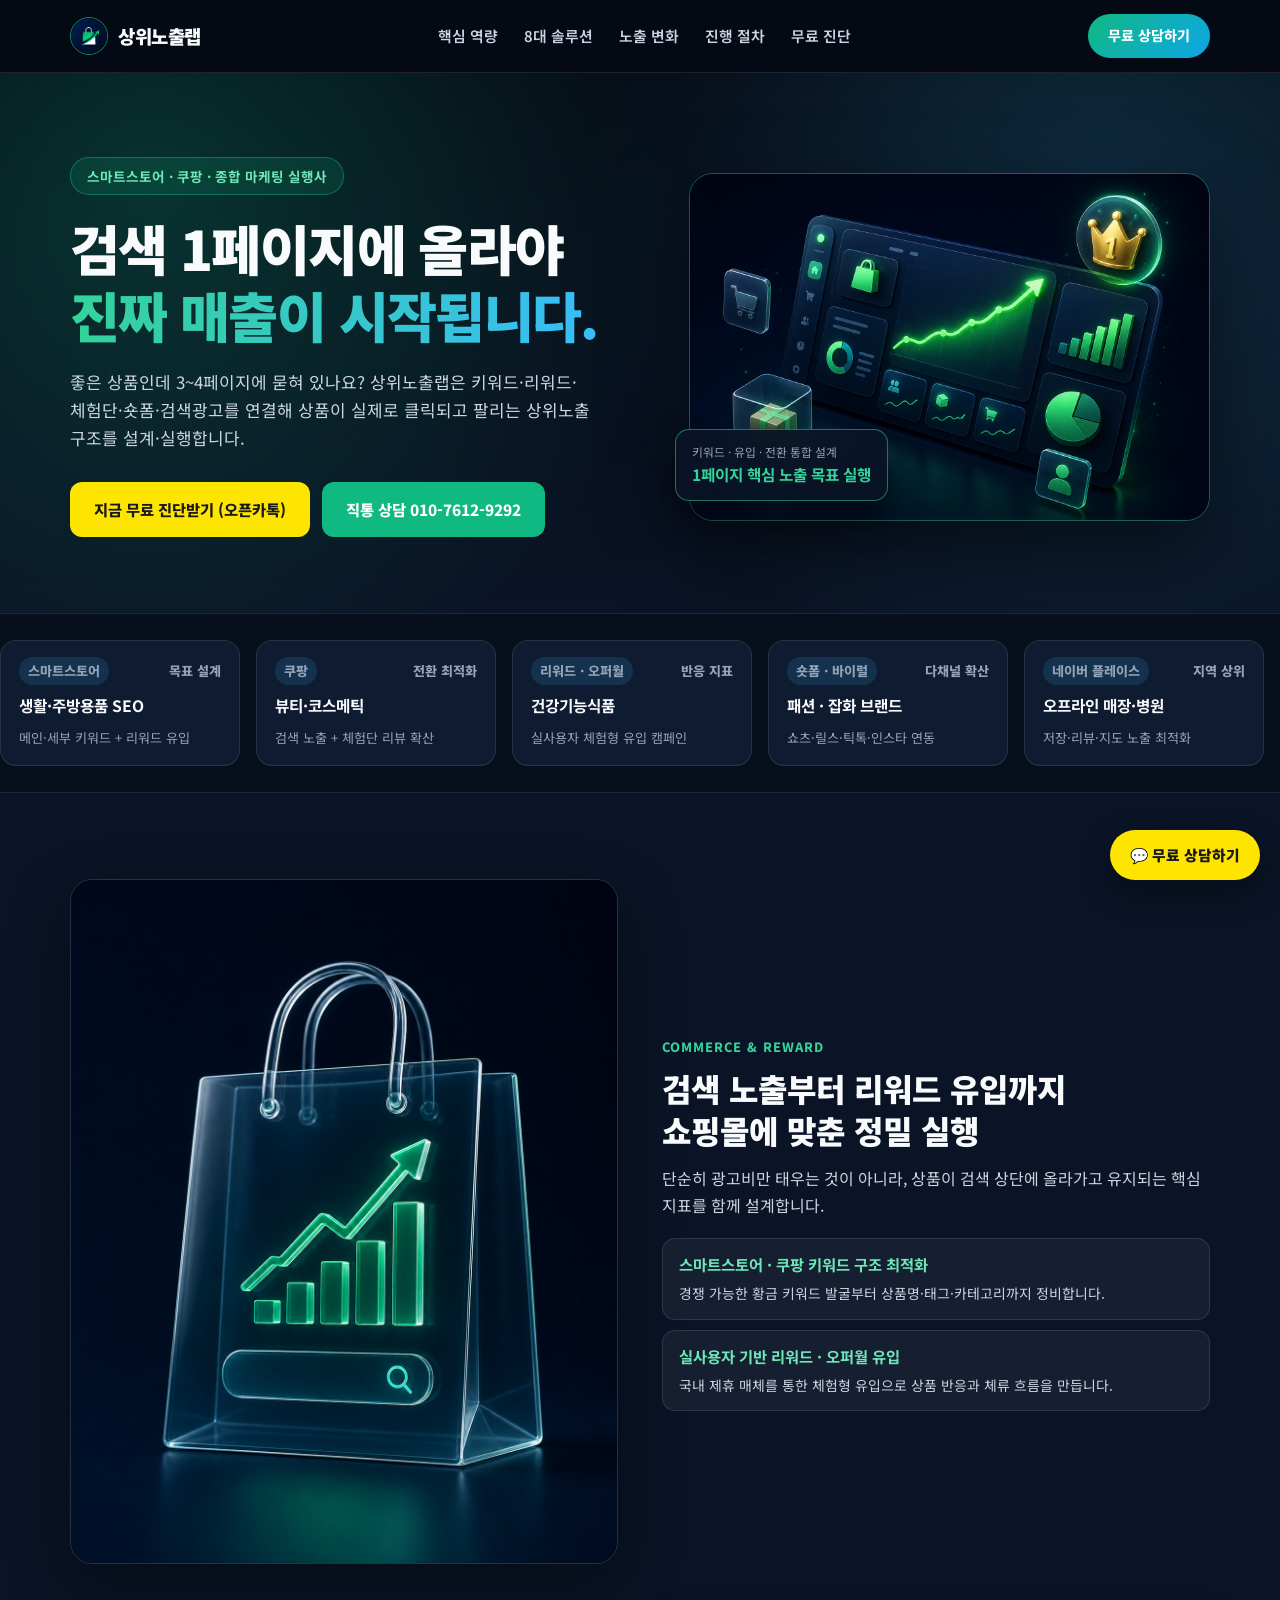
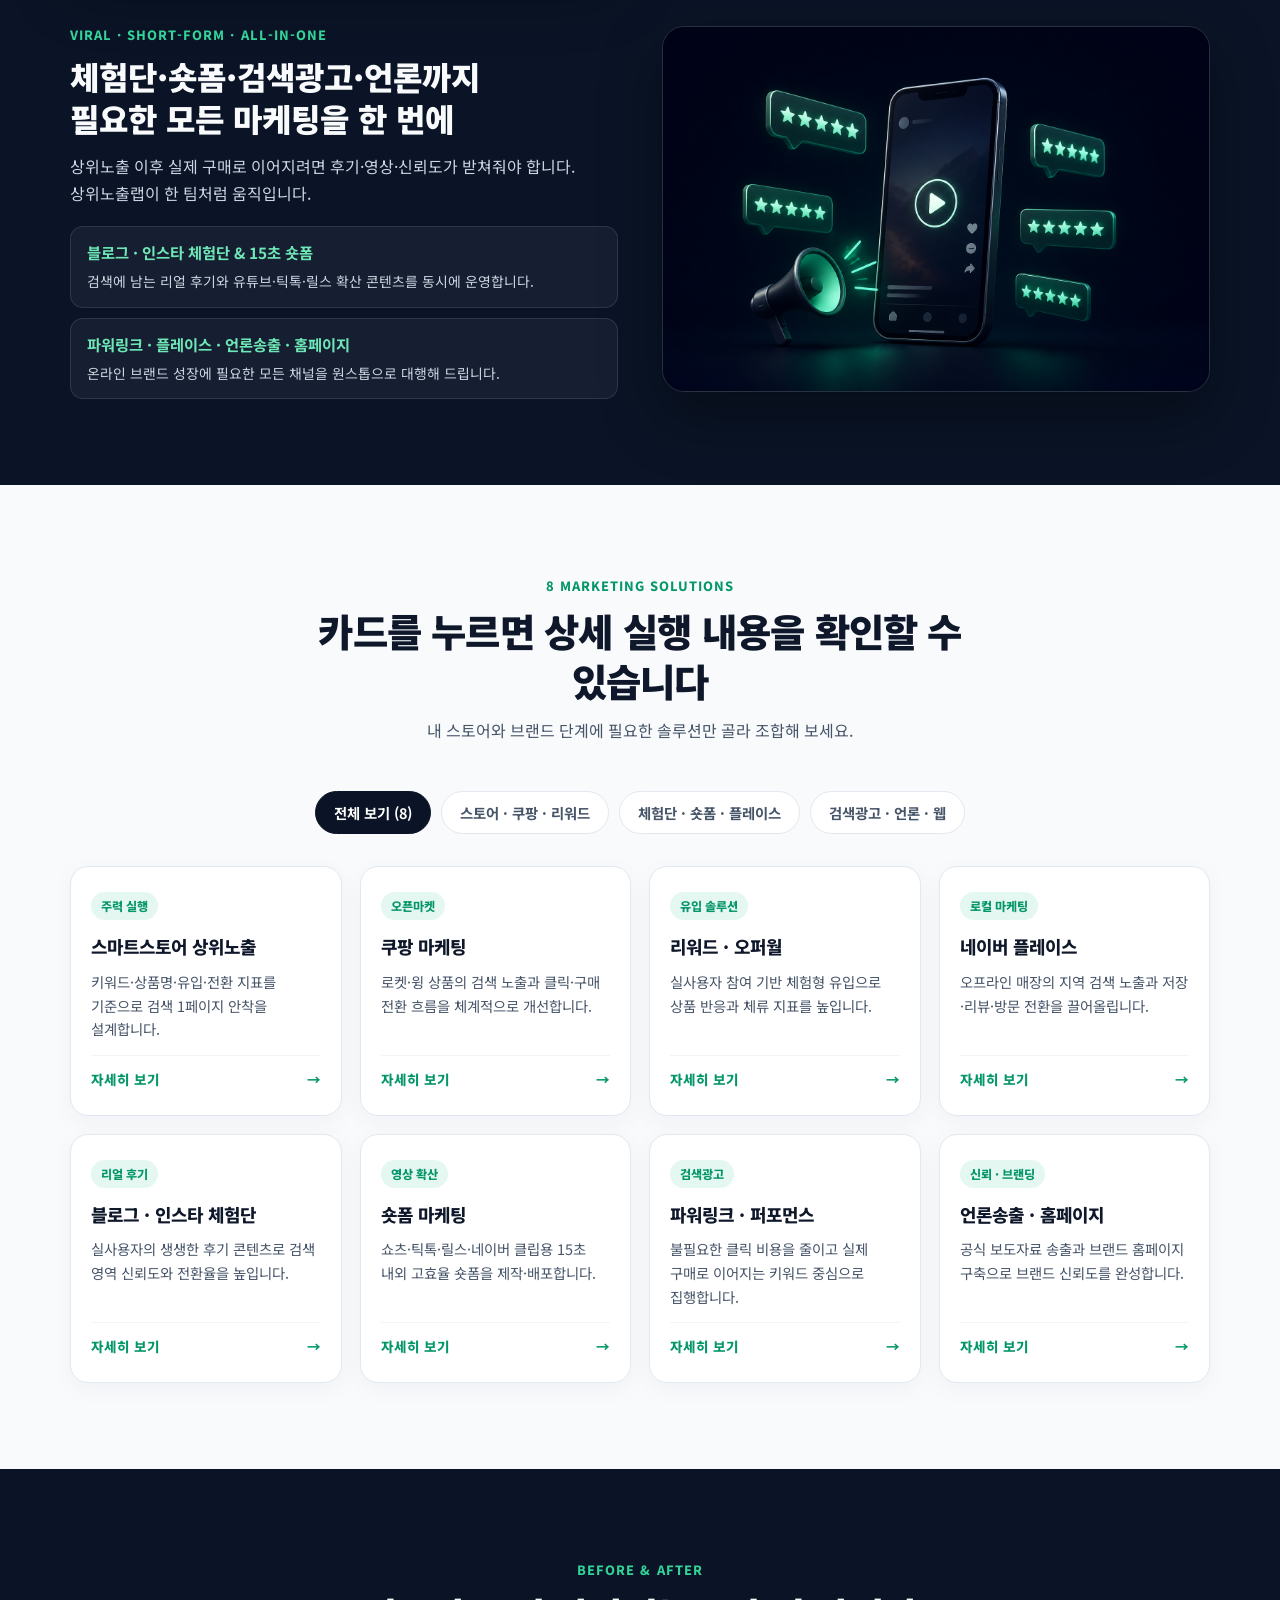
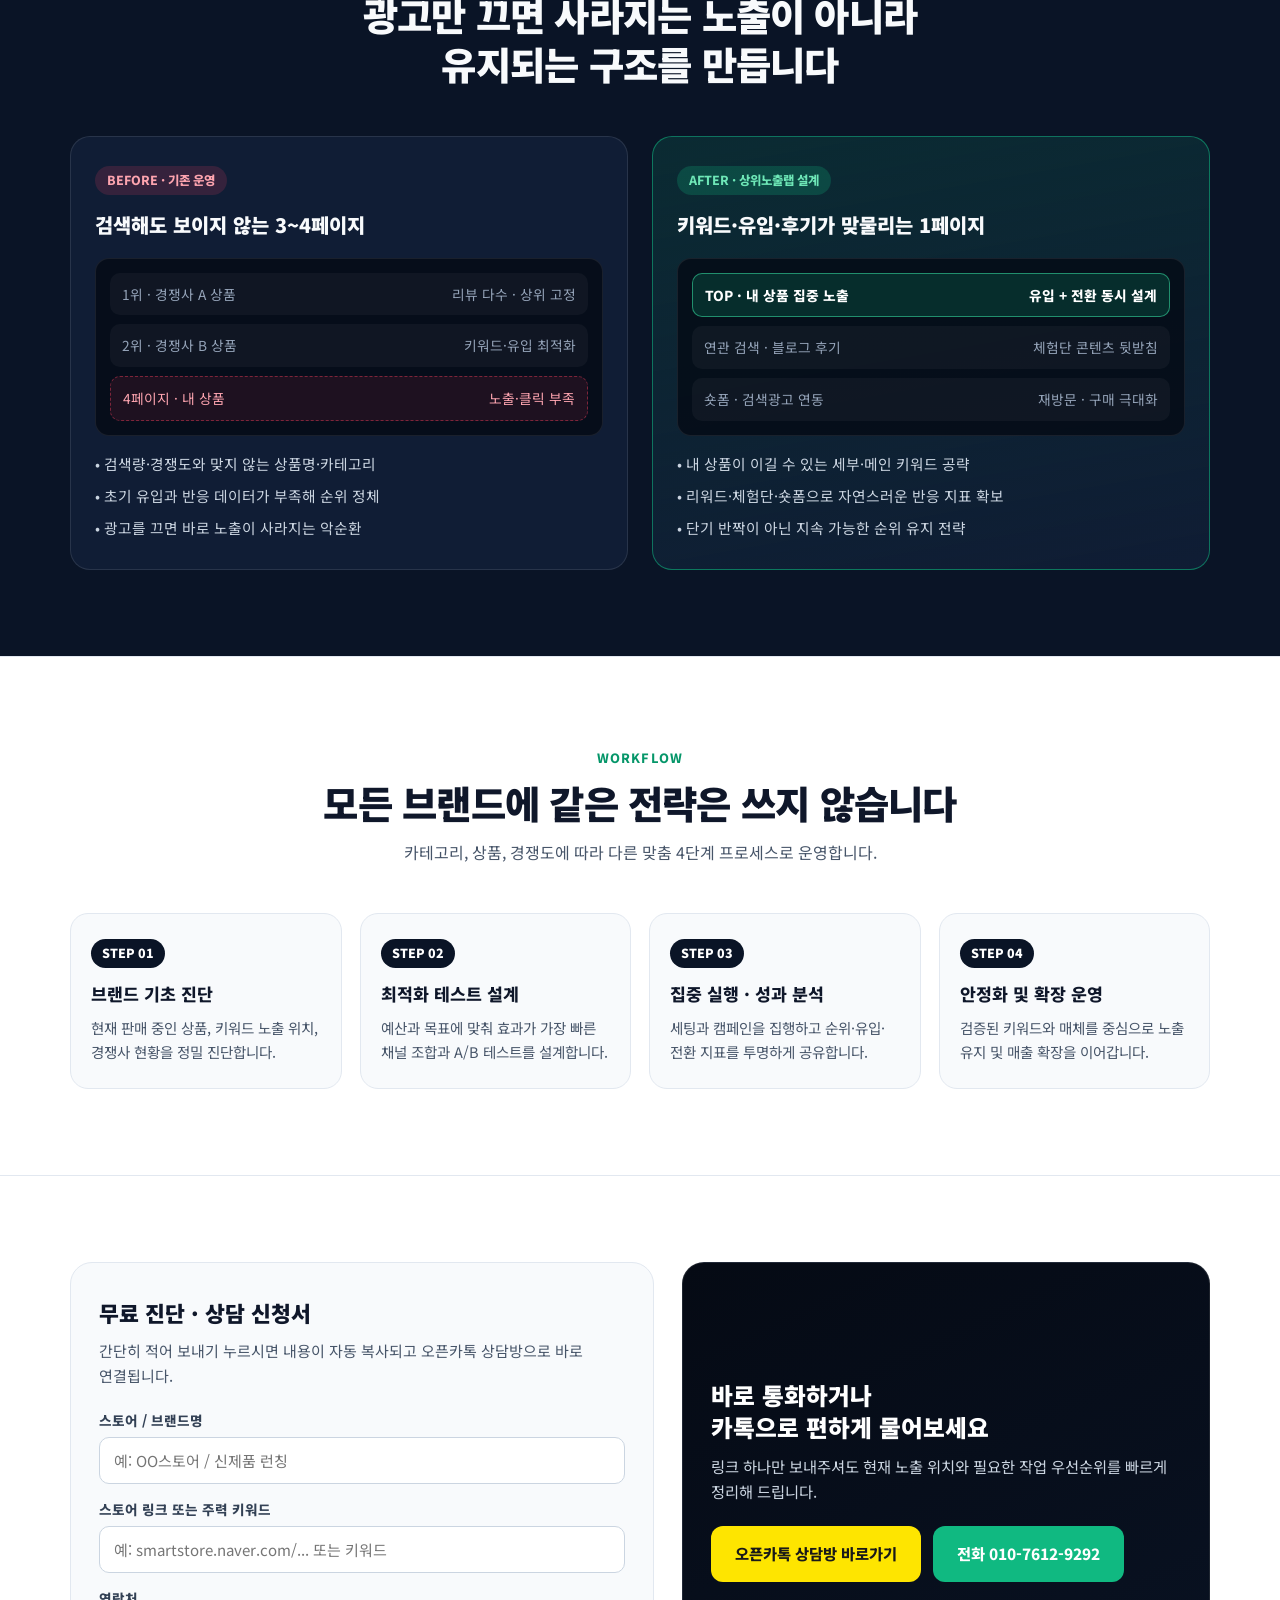
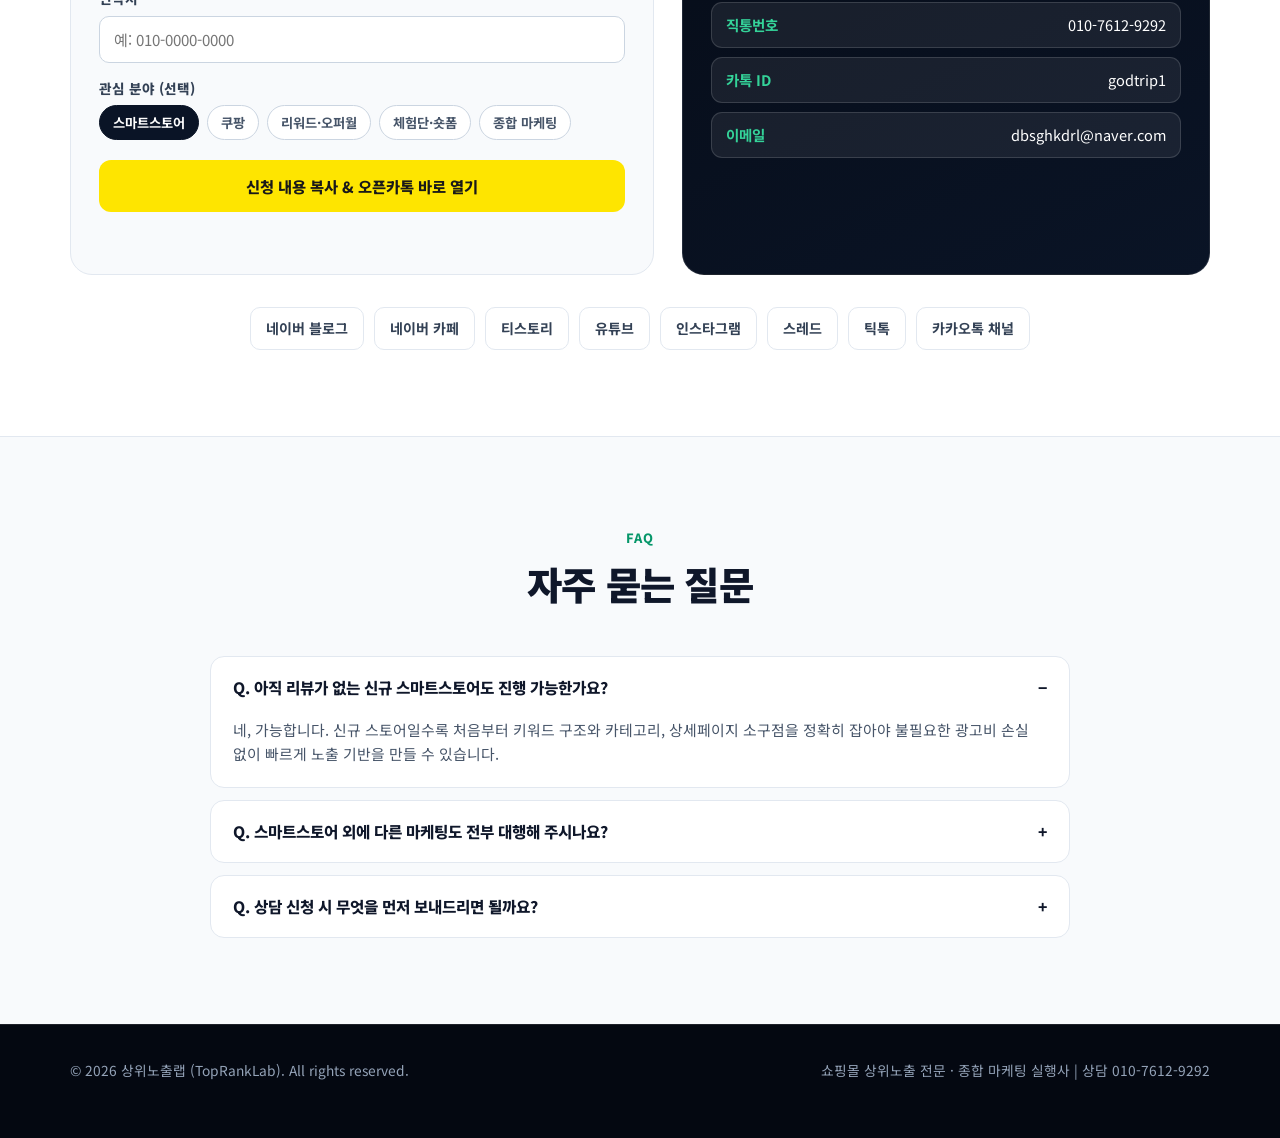
==== commit 568cd7ee: "Add files via upload" ====
--- a/index.html
+++ b/index.html
@@ -11,23 +11,22 @@
   <meta property="og:title" content="상위노출랩 | 쇼핑몰 상위노출 · 리워드 · 종합 마케팅 실행사" />
   <meta property="og:description" content="검색 1페이지로 올리는 맞춤 순위 최적화 전략. 스마트스토어·쿠팡·종합 마케팅까지 상위노출랩과 함께하세요." />
   <meta property="og:url" content="https://topranklab.github.io/" />
-  <meta property="og:image" content="https://topranklab.github.io/logo.png" />
+  <meta property="og:image" content="https://topranklab.github.io/hero-visual.png" />
   <link rel="icon" type="image/png" href="logo.png" />
   <link rel="preconnect" href="https://fonts.googleapis.com" />
   <link rel="preconnect" href="https://fonts.gstatic.com" crossorigin />
   <link href="https://fonts.googleapis.com/css2?family=Noto+Sans+KR:wght@400;500;600;700;800;900&display=swap" rel="stylesheet" />
   <style>
     :root {
-      --bg-dark: #060c17;
-      --bg-navy: #0b1629;
-      --bg-card-dark: #111f38;
+      --bg-dark: #050a14;
+      --bg-navy: #0a1426;
+      --bg-card-dark: #101d35;
       --emerald: #10b981;
       --emerald-glow: #34d399;
       --emerald-dark: #059669;
       --sky: #38bdf8;
       --kakao: #fee500;
       --bg-light: #f8fafc;
-      --surface: #ffffff;
       --text-dark: #0f172a;
       --text-muted: #475569;
       --border-light: #e2e8f0;
@@ -47,12 +46,24 @@
     }
     a { color: inherit; text-decoration: none; }
     button { font-family: inherit; cursor: pointer; }
+    img { display: block; max-width: 100%; }
 
     .container {
       width: 100%;
-      max-width: 1160px;
+      max-width: 1180px;
       margin: 0 auto;
       padding: 0 20px;
+    }
+
+    /* Reveal animation */
+    .reveal {
+      opacity: 0;
+      transform: translateY(24px);
+      transition: opacity 0.65s ease, transform 0.65s ease;
+    }
+    .reveal.visible {
+      opacity: 1;
+      transform: translateY(0);
     }
 
     /* Header */
@@ -60,15 +71,15 @@
       position: sticky;
       top: 0;
       z-index: 100;
-      background: rgba(6, 12, 23, 0.92);
-      backdrop-filter: blur(14px);
+      background: rgba(5, 10, 20, 0.9);
+      backdrop-filter: blur(16px);
       border-bottom: 1px solid var(--border-dark);
     }
     .nav {
       display: flex;
       align-items: center;
       justify-content: space-between;
-      height: 70px;
+      height: 72px;
       gap: 16px;
     }
     .brand {
@@ -76,46 +87,42 @@
       align-items: center;
       gap: 10px;
       font-weight: 900;
-      font-size: 1.15rem;
+      font-size: 1.18rem;
       letter-spacing: -0.02em;
       white-space: nowrap;
     }
     .brand img {
-      width: 36px;
-      height: 36px;
+      width: 38px;
+      height: 38px;
       border-radius: 50%;
       object-fit: cover;
-      border: 1.5px solid rgba(16, 185, 129, 0.7);
+      border: 1.5px solid rgba(16, 185, 129, 0.75);
     }
     .nav-links {
       display: flex;
       align-items: center;
-      gap: 24px;
+      gap: 26px;
       list-style: none;
       font-size: 0.93rem;
       font-weight: 600;
       color: #cbd5e1;
     }
     .nav-links a:hover { color: var(--emerald-glow); }
-    .nav-actions {
-      display: flex;
-      align-items: center;
-      gap: 10px;
-    }
+    .nav-actions { display: flex; align-items: center; gap: 10px; }
     .nav-cta {
       display: inline-flex;
       align-items: center;
       justify-content: center;
-      padding: 10px 18px;
+      padding: 10px 20px;
       border-radius: 999px;
-      background: var(--emerald);
+      background: linear-gradient(135deg, var(--emerald), #0ea5e9);
       color: #fff;
       font-weight: 800;
       font-size: 0.88rem;
       white-space: nowrap;
-      transition: background 0.2s, transform 0.15s;
-    }
-    .nav-cta:hover { background: var(--emerald-dark); transform: translateY(-1px); }
+      transition: transform 0.15s, filter 0.2s;
+    }
+    .nav-cta:hover { transform: translateY(-1px); filter: brightness(1.06); }
     .menu-toggle {
       display: none;
       background: rgba(255,255,255,0.08);
@@ -146,37 +153,37 @@
     .hero {
       position: relative;
       overflow: hidden;
-      padding: 78px 0 74px;
+      padding: 84px 0 76px;
       background:
-        radial-gradient(circle at 14% 20%, rgba(16, 185, 129, 0.22), transparent 44%),
-        radial-gradient(circle at 86% 24%, rgba(56, 189, 248, 0.16), transparent 44%),
+        radial-gradient(circle at 12% 22%, rgba(16, 185, 129, 0.22), transparent 44%),
+        radial-gradient(circle at 86% 24%, rgba(56, 189, 248, 0.18), transparent 44%),
         linear-gradient(180deg, var(--bg-dark) 0%, var(--bg-navy) 100%);
     }
     .hero-inner {
       display: grid;
-      grid-template-columns: 1.1fr 0.95fr;
-      gap: 38px;
+      grid-template-columns: 1.05fr 0.95fr;
+      gap: 44px;
       align-items: center;
     }
     .pill-badge {
       display: inline-flex;
       align-items: center;
       gap: 8px;
-      padding: 7px 15px;
+      padding: 7px 16px;
       border-radius: 999px;
       background: rgba(16, 185, 129, 0.14);
       border: 1px solid rgba(16, 185, 129, 0.45);
       color: #6ee7b7;
       font-size: 0.85rem;
       font-weight: 700;
-      margin-bottom: 18px;
+      margin-bottom: 20px;
     }
     .hero h1 {
-      font-size: clamp(2rem, 4.5vw, 3.2rem);
+      font-size: clamp(2.1rem, 4.7vw, 3.4rem);
       font-weight: 900;
-      line-height: 1.24;
+      line-height: 1.22;
       letter-spacing: -0.03em;
-      margin-bottom: 18px;
+      margin-bottom: 20px;
     }
     .hero h1 .accent {
       background: linear-gradient(90deg, #34d399, #38bdf8);
@@ -185,15 +192,11 @@
     }
     .hero p {
       color: #cbd5e1;
-      font-size: 1.04rem;
-      max-width: 550px;
-      margin-bottom: 28px;
-    }
-    .cta-row {
-      display: flex;
-      flex-wrap: wrap;
-      gap: 12px;
-    }
+      font-size: 1.06rem;
+      max-width: 540px;
+      margin-bottom: 30px;
+    }
+    .cta-row { display: flex; flex-wrap: wrap; gap: 12px; }
     .btn {
       display: inline-flex;
       align-items: center;
@@ -219,106 +222,93 @@
     }
     .btn-ghost:hover { background: rgba(255, 255, 255, 0.14); }
 
-    /* Visual Dashboard in Hero */
-    .viz-board {
-      background: linear-gradient(160deg, rgba(17, 31, 56, 0.96), rgba(10, 20, 38, 0.98));
+    .hero-visual-wrap {
+      position: relative;
+    }
+    .hero-visual-frame {
+      border-radius: 24px;
+      overflow: hidden;
       border: 1px solid rgba(52, 211, 153, 0.35);
-      border-radius: 22px;
-      padding: 24px;
-      box-shadow: 0 28px 70px rgba(0, 0, 0, 0.45);
-    }
-    .viz-top {
+      box-shadow: 0 30px 80px rgba(0, 0, 0, 0.55);
+      animation: floatY 5s ease-in-out infinite;
+    }
+    .hero-visual-frame img { width: 100%; height: auto; }
+    .hero-float-badge {
+      position: absolute;
+      left: -14px;
+      bottom: 20px;
+      background: rgba(10, 20, 38, 0.92);
+      backdrop-filter: blur(12px);
+      border: 1px solid rgba(52, 211, 153, 0.5);
+      border-radius: 14px;
+      padding: 12px 16px;
+      box-shadow: 0 14px 36px rgba(0, 0, 0, 0.45);
+    }
+    .hero-float-badge small { display: block; font-size: 0.74rem; color: #94a3b8; }
+    .hero-float-badge strong { font-size: 0.98rem; color: #34d399; }
+    @keyframes floatY {
+      0%, 100% { transform: translateY(0); }
+      50% { transform: translateY(-8px); }
+    }
+
+    /* Rolling Rank Strategy Marquee */
+    .marquee-section {
+      background: #070f1d;
+      border-top: 1px solid var(--border-dark);
+      border-bottom: 1px solid var(--border-dark);
+      padding: 26px 0;
+      overflow: hidden;
+    }
+    .marquee-track {
+      display: flex;
+      gap: 16px;
+      width: max-content;
+      animation: scrollX 34s linear infinite;
+    }
+    .marquee-track:hover { animation-play-state: paused; }
+    .rank-card {
+      width: 240px;
+      background: rgba(16, 29, 53, 0.9);
+      border: 1px solid rgba(255, 255, 255, 0.1);
+      border-radius: 16px;
+      padding: 16px 18px;
+      flex-shrink: 0;
+    }
+    .rank-card-top {
       display: flex;
       justify-content: space-between;
       align-items: center;
-      margin-bottom: 14px;
-      gap: 10px;
-    }
-    .viz-title {
-      font-size: 0.86rem;
+      margin-bottom: 8px;
+    }
+    .rank-cat {
+      font-size: 0.76rem;
+      font-weight: 800;
+      color: #7dd3fc;
+      background: rgba(56, 189, 248, 0.14);
+      padding: 3px 9px;
+      border-radius: 999px;
+    }
+    .rank-goal {
+      font-size: 0.76rem;
       font-weight: 800;
       color: #6ee7b7;
-      letter-spacing: 0.03em;
-    }
-    .viz-badge {
-      font-size: 0.74rem;
-      font-weight: 700;
-      padding: 4px 10px;
-      border-radius: 999px;
-      background: rgba(56, 189, 248, 0.16);
-      color: #7dd3fc;
-      border: 1px solid rgba(56, 189, 248, 0.35);
-      white-space: nowrap;
-    }
-    .chart-box {
-      background: rgba(6, 12, 23, 0.75);
-      border: 1px solid rgba(255, 255, 255, 0.08);
-      border-radius: 14px;
-      padding: 16px 14px 10px;
-      margin-bottom: 14px;
-    }
-    .chart-legend {
-      display: flex;
-      justify-content: space-between;
-      align-items: center;
-      font-size: 0.78rem;
+    }
+    .rank-card strong {
+      display: block;
+      font-size: 0.98rem;
+      margin-bottom: 4px;
+    }
+    .rank-card span {
+      font-size: 0.82rem;
       color: #94a3b8;
-      margin-bottom: 8px;
-    }
-    .chart-legend strong { color: #34d399; font-size: 0.85rem; }
-    .rank-compare {
-      display: grid;
-      grid-template-columns: 1fr auto 1fr;
-      gap: 10px;
-      align-items: center;
-    }
-    .rank-box {
-      background: rgba(255, 255, 255, 0.04);
-      border: 1px solid rgba(255, 255, 255, 0.1);
-      border-radius: 12px;
-      padding: 12px;
-    }
-    .rank-box.after {
-      background: rgba(16, 185, 129, 0.14);
-      border-color: rgba(16, 185, 129, 0.45);
-    }
-    .rank-box small { display: block; font-size: 0.75rem; color: #94a3b8; margin-bottom: 2px; }
-    .rank-box strong { font-size: 1.08rem; font-weight: 900; }
-    .rank-box.after strong { color: #34d399; }
-    .rank-arrow { color: #34d399; font-weight: 900; font-size: 1.2rem; }
-
-    /* Marquee */
-    .marquee-wrap {
-      background: #091220;
-      border-top: 1px solid var(--border-dark);
-      border-bottom: 1px solid var(--border-dark);
-      padding: 15px 0;
-      overflow: hidden;
-    }
-    .marquee-track {
-      display: flex;
-      gap: 16px;
-      width: max-content;
-      animation: scrollX 28s linear infinite;
-    }
-    .marquee-pill {
-      padding: 7px 16px;
-      border-radius: 999px;
-      background: rgba(255, 255, 255, 0.05);
-      border: 1px solid rgba(255, 255, 255, 0.1);
-      font-size: 0.86rem;
-      font-weight: 700;
-      color: #e2e8f0;
-      white-space: nowrap;
-    }
-    .marquee-pill span { color: var(--emerald-glow); margin-right: 6px; }
+    }
     @keyframes scrollX {
       from { transform: translateX(0); }
       to { transform: translateX(-50%); }
     }
 
     /* Sections */
-    section { padding: 80px 0; }
+    section { padding: 86px 0; }
     .light-sec { background: var(--bg-light); color: var(--text-dark); }
     .white-sec {
       background: #ffffff;
@@ -329,8 +319,8 @@
     .dark-sec { background: var(--bg-navy); color: #f8fafc; }
     .sec-head {
       text-align: center;
-      max-width: 700px;
-      margin: 0 auto 44px;
+      max-width: 720px;
+      margin: 0 auto 48px;
     }
     .eyebrow {
       display: inline-block;
@@ -342,86 +332,61 @@
     }
     .dark-sec .eyebrow { color: var(--emerald-glow); }
     .sec-head h2 {
-      font-size: clamp(1.6rem, 3.6vw, 2.3rem);
+      font-size: clamp(1.65rem, 3.6vw, 2.4rem);
       font-weight: 900;
-      line-height: 1.3;
+      line-height: 1.28;
       letter-spacing: -0.02em;
       margin-bottom: 12px;
     }
     .sec-head p { font-size: 1rem; color: var(--text-muted); }
     .dark-sec .sec-head p { color: #cbd5e1; }
 
-    .grid-3 { display: grid; grid-template-columns: repeat(3, 1fr); gap: 20px; }
+    /* Showcase Rows (Pullim style with 3D images) */
+    .showcase-grid {
+      display: grid;
+      grid-template-columns: 1fr 1fr;
+      gap: 44px;
+      align-items: center;
+      margin-bottom: 56px;
+    }
+    .showcase-grid:last-child { margin-bottom: 0; }
+    .showcase-img {
+      border-radius: 22px;
+      overflow: hidden;
+      border: 1px solid rgba(255, 255, 255, 0.12);
+      box-shadow: 0 24px 60px rgba(0, 0, 0, 0.35);
+    }
+    .showcase-img img { width: 100%; height: auto; }
+    .showcase-text .eyebrow { color: var(--emerald-glow); }
+    .showcase-text h3 {
+      font-size: clamp(1.45rem, 2.8vw, 2rem);
+      font-weight: 900;
+      line-height: 1.32;
+      margin-bottom: 14px;
+    }
+    .showcase-text p { color: #cbd5e1; margin-bottom: 20px; }
+    .feature-pills {
+      display: grid;
+      gap: 10px;
+    }
+    .feature-pill {
+      background: rgba(255, 255, 255, 0.05);
+      border: 1px solid rgba(255, 255, 255, 0.1);
+      border-radius: 13px;
+      padding: 13px 16px;
+    }
+    .feature-pill strong { display: block; font-size: 0.96rem; color: #6ee7b7; margin-bottom: 2px; }
+    .feature-pill span { font-size: 0.87rem; color: #cbd5e1; }
+
+    /* 8 Solutions + Modal */
     .grid-4 { display: grid; grid-template-columns: repeat(4, 1fr); gap: 18px; }
     .grid-2 { display: grid; grid-template-columns: repeat(2, 1fr); gap: 24px; }
-
-    /* Before vs After Visual Section */
-    .ba-card {
-      background: var(--bg-card-dark);
-      border: 1px solid var(--border-dark);
-      border-radius: 20px;
-      padding: 28px 24px;
-    }
-    .ba-card.after {
-      border-color: rgba(16, 185, 129, 0.55);
-      background: linear-gradient(170deg, rgba(16, 185, 129, 0.14), rgba(17, 31, 56, 0.95));
-    }
-    .ba-label {
-      display: inline-block;
-      font-size: 0.78rem;
-      font-weight: 800;
-      padding: 4px 12px;
-      border-radius: 999px;
-      margin-bottom: 14px;
-    }
-    .ba-label.before { background: rgba(244, 63, 94, 0.16); color: #fda4af; }
-    .ba-label.after { background: rgba(16, 185, 129, 0.22); color: #6ee7b7; }
-    .ba-card h3 { font-size: 1.24rem; font-weight: 900; margin-bottom: 16px; }
-    .serp-mock {
-      background: rgba(6, 12, 23, 0.75);
-      border: 1px solid rgba(255, 255, 255, 0.08);
-      border-radius: 14px;
-      padding: 14px;
-      display: grid;
-      gap: 9px;
-      margin-bottom: 16px;
-    }
-    .serp-row {
-      display: flex;
-      align-items: center;
-      justify-content: space-between;
-      padding: 10px 12px;
-      border-radius: 10px;
-      background: rgba(255, 255, 255, 0.04);
-      font-size: 0.86rem;
-      color: #94a3b8;
-    }
-    .serp-row.mine {
-      background: rgba(16, 185, 129, 0.18);
-      border: 1px solid rgba(52, 211, 153, 0.6);
-      color: #fff;
-      font-weight: 800;
-    }
-    .serp-row.dim {
-      background: rgba(244, 63, 94, 0.1);
-      border: 1px dashed rgba(244, 63, 94, 0.45);
-      color: #fda4af;
-    }
-    .ba-points {
-      list-style: none;
-      display: grid;
-      gap: 8px;
-      font-size: 0.92rem;
-      color: #cbd5e1;
-    }
-
-    /* 8 Solutions */
     .sol-tabs {
       display: flex;
       flex-wrap: wrap;
       justify-content: center;
       gap: 10px;
-      margin-bottom: 30px;
+      margin-bottom: 32px;
     }
     .sol-tab {
       padding: 10px 18px;
@@ -443,13 +408,18 @@
       border: 1px solid var(--border-light);
       border-radius: 18px;
       padding: 24px 20px;
-      box-shadow: 0 6px 22px rgba(15, 23, 42, 0.04);
+      box-shadow: 0 6px 24px rgba(15, 23, 42, 0.04);
       display: flex;
       flex-direction: column;
       justify-content: space-between;
-      transition: transform 0.2s, border-color 0.2s;
-    }
-    .sol-card:hover { transform: translateY(-3px); border-color: var(--emerald); }
+      cursor: pointer;
+      transition: transform 0.2s, border-color 0.2s, box-shadow 0.2s;
+    }
+    .sol-card:hover {
+      transform: translateY(-4px);
+      border-color: var(--emerald);
+      box-shadow: 0 14px 32px rgba(16, 185, 129, 0.12);
+    }
     .sol-tag {
       display: inline-block;
       font-size: 0.76rem;
@@ -463,17 +433,71 @@
     }
     .sol-card h3 { font-size: 1.12rem; font-weight: 800; margin-bottom: 8px; }
     .sol-card p { font-size: 0.9rem; color: var(--text-muted); margin-bottom: 14px; }
-    .sol-list {
-      list-style: none;
-      display: grid;
-      gap: 6px;
-      font-size: 0.86rem;
-      color: #334155;
+    .sol-more {
+      font-size: 0.85rem;
+      font-weight: 800;
+      color: var(--emerald-dark);
       padding-top: 12px;
       border-top: 1px solid #f1f5f9;
-    }
-    .sol-list li::before { content: "✓ "; color: var(--emerald-dark); font-weight: 900; }
+      display: flex;
+      justify-content: space-between;
+      align-items: center;
+    }
     .sol-card.hidden { display: none; }
+
+    /* Before & After */
+    .ba-card {
+      background: var(--bg-card-dark);
+      border: 1px solid var(--border-dark);
+      border-radius: 20px;
+      padding: 28px 24px;
+    }
+    .ba-card.after {
+      border-color: rgba(16, 185, 129, 0.55);
+      background: linear-gradient(170deg, rgba(16, 185, 129, 0.14), rgba(16, 29, 53, 0.96));
+    }
+    .ba-label {
+      display: inline-block;
+      font-size: 0.78rem;
+      font-weight: 800;
+      padding: 4px 12px;
+      border-radius: 999px;
+      margin-bottom: 14px;
+    }
+    .ba-label.before { background: rgba(244, 63, 94, 0.16); color: #fda4af; }
+    .ba-label.after { background: rgba(16, 185, 129, 0.22); color: #6ee7b7; }
+    .ba-card h3 { font-size: 1.24rem; font-weight: 900; margin-bottom: 16px; }
+    .serp-mock {
+      background: rgba(5, 10, 20, 0.78);
+      border: 1px solid rgba(255, 255, 255, 0.08);
+      border-radius: 14px;
+      padding: 14px;
+      display: grid;
+      gap: 9px;
+      margin-bottom: 16px;
+    }
+    .serp-row {
+      display: flex;
+      align-items: center;
+      justify-content: space-between;
+      padding: 10px 12px;
+      border-radius: 10px;
+      background: rgba(255, 255, 255, 0.04);
+      font-size: 0.86rem;
+      color: #94a3b8;
+    }
+    .serp-row.mine {
+      background: rgba(16, 185, 129, 0.18);
+      border: 1px solid rgba(52, 211, 153, 0.6);
+      color: #fff;
+      font-weight: 800;
+    }
+    .serp-row.dim {
+      background: rgba(244, 63, 94, 0.1);
+      border: 1px dashed rgba(244, 63, 94, 0.45);
+      color: #fda4af;
+    }
+    .ba-points { list-style: none; display: grid; gap: 8px; font-size: 0.92rem; color: #cbd5e1; }
 
     /* Process */
     .step-card {
@@ -495,46 +519,69 @@
     .step-card h3 { font-size: 1.08rem; font-weight: 800; margin-bottom: 8px; }
     .step-card p { font-size: 0.91rem; color: var(--text-muted); }
 
-    /* Free Diagnosis Preview + Contact */
-    .diag-grid {
+    /* Consultation Form */
+    .consult-grid {
       display: grid;
-      grid-template-columns: 1fr 1fr;
+      grid-template-columns: 1.05fr 0.95fr;
       gap: 28px;
       align-items: stretch;
     }
-    .diag-preview {
+    .form-card {
       background: var(--bg-light);
       border: 1px solid var(--border-light);
       border-radius: 22px;
-      padding: 30px 26px;
-    }
-    .diag-preview h3 { font-size: 1.3rem; font-weight: 900; margin-bottom: 8px; }
-    .diag-preview p { font-size: 0.94rem; color: var(--text-muted); margin-bottom: 20px; }
-    .diag-items { display: grid; gap: 12px; }
-    .diag-item {
+      padding: 32px 28px;
+    }
+    .form-card h3 { font-size: 1.35rem; font-weight: 900; margin-bottom: 8px; }
+    .form-card > p { font-size: 0.94rem; color: var(--text-muted); margin-bottom: 20px; }
+    .field { margin-bottom: 14px; }
+    .field label {
+      display: block;
+      font-size: 0.85rem;
+      font-weight: 800;
+      margin-bottom: 6px;
+      color: #334155;
+    }
+    .field input, .field textarea {
+      width: 100%;
+      padding: 12px 14px;
+      border-radius: 10px;
+      border: 1px solid #cbd5e1;
+      font-family: inherit;
+      font-size: 0.94rem;
       background: #fff;
-      border: 1px solid var(--border-light);
-      border-radius: 14px;
-      padding: 15px 16px;
-      display: flex;
-      gap: 12px;
-      align-items: flex-start;
-    }
-    .diag-num {
-      width: 28px;
-      height: 28px;
-      border-radius: 8px;
-      background: var(--emerald);
+      color: var(--text-dark);
+    }
+    .field input:focus, .field textarea:focus {
+      outline: none;
+      border-color: var(--emerald);
+    }
+    .topic-checks {
+      display: flex;
+      flex-wrap: wrap;
+      gap: 8px;
+    }
+    .topic-chip {
+      padding: 7px 13px;
+      border-radius: 999px;
+      border: 1px solid #cbd5e1;
+      background: #fff;
+      font-size: 0.83rem;
+      font-weight: 700;
+      color: #475569;
+    }
+    .topic-chip.selected {
+      background: var(--bg-navy);
       color: #fff;
-      font-weight: 900;
-      font-size: 0.84rem;
-      display: inline-flex;
-      align-items: center;
-      justify-content: center;
-      flex-shrink: 0;
-    }
-    .diag-item strong { display: block; font-size: 0.96rem; margin-bottom: 2px; }
-    .diag-item span { font-size: 0.86rem; color: var(--text-muted); }
+      border-color: var(--bg-navy);
+    }
+    .form-notice {
+      font-size: 0.82rem;
+      color: var(--emerald-dark);
+      font-weight: 700;
+      margin-top: 10px;
+      min-height: 20px;
+    }
 
     .contact-box {
       background: linear-gradient(155deg, var(--bg-dark), var(--bg-navy));
@@ -546,13 +593,9 @@
       justify-content: center;
       border: 1px solid var(--border-dark);
     }
-    .contact-box h3 { font-size: 1.5rem; font-weight: 900; line-height: 1.35; margin-bottom: 10px; }
+    .contact-box h3 { font-size: 1.48rem; font-weight: 900; line-height: 1.35; margin-bottom: 10px; }
     .contact-box p { color: #cbd5e1; font-size: 0.96rem; margin-bottom: 22px; }
-    .info-pills {
-      display: grid;
-      gap: 9px;
-      margin-top: 20px;
-    }
+    .info-pills { display: grid; gap: 9px; margin-top: 20px; }
     .info-pill {
       background: rgba(255, 255, 255, 0.07);
       border: 1px solid rgba(255, 255, 255, 0.14);
@@ -564,7 +607,57 @@
     }
     .info-pill strong { color: var(--emerald-glow); }
 
-    /* FAQ */
+    /* Modal */
+    .modal-backdrop {
+      position: fixed;
+      inset: 0;
+      background: rgba(5, 10, 20, 0.78);
+      backdrop-filter: blur(6px);
+      z-index: 200;
+      display: none;
+      align-items: center;
+      justify-content: center;
+      padding: 20px;
+    }
+    .modal-backdrop.open { display: flex; }
+    .modal-box {
+      background: #fff;
+      color: var(--text-dark);
+      border-radius: 22px;
+      max-width: 520px;
+      width: 100%;
+      padding: 28px 26px;
+      box-shadow: 0 30px 70px rgba(0, 0, 0, 0.45);
+      position: relative;
+    }
+    .modal-close {
+      position: absolute;
+      right: 18px;
+      top: 18px;
+      background: #f1f5f9;
+      border: none;
+      width: 34px;
+      height: 34px;
+      border-radius: 50%;
+      font-size: 1.1rem;
+      font-weight: 800;
+    }
+    .modal-box h3 { font-size: 1.35rem; font-weight: 900; margin-bottom: 10px; padding-right: 34px; }
+    .modal-box p { font-size: 0.95rem; color: var(--text-muted); margin-bottom: 16px; }
+    .modal-list {
+      list-style: none;
+      background: var(--bg-light);
+      border: 1px solid var(--border-light);
+      border-radius: 14px;
+      padding: 16px;
+      display: grid;
+      gap: 8px;
+      margin-bottom: 20px;
+      font-size: 0.92rem;
+    }
+    .modal-list li::before { content: "✓ "; color: var(--emerald-dark); font-weight: 900; }
+
+    /* FAQ & Channels */
     .faq-list { max-width: 860px; margin: 0 auto; display: grid; gap: 12px; }
     .faq-item {
       background: #fff;
@@ -586,12 +679,7 @@
       align-items: center;
       gap: 12px;
     }
-    .faq-a {
-      display: none;
-      padding: 0 22px 20px;
-      font-size: 0.93rem;
-      color: var(--text-muted);
-    }
+    .faq-a { display: none; padding: 0 22px 20px; font-size: 0.93rem; color: var(--text-muted); }
     .faq-item.open .faq-a { display: block; }
 
     .channel-links {
@@ -632,7 +720,7 @@
     .floating-cta:hover { transform: translateY(-2px); }
 
     footer {
-      background: #050a12;
+      background: #040811;
       color: #94a3b8;
       padding: 34px 0 56px;
       font-size: 0.86rem;
@@ -647,16 +735,15 @@
     }
 
     @media (max-width: 960px) {
-      .hero-inner, .diag-grid, .grid-3, .grid-4, .grid-2 { grid-template-columns: 1fr; }
+      .hero-inner, .showcase-grid, .consult-grid, .grid-4, .grid-2 { grid-template-columns: 1fr; }
       .nav-links { display: none; }
       .menu-toggle { display: inline-flex; }
+      .hero-float-badge { left: 12px; bottom: 12px; }
     }
     @media (max-width: 600px) {
-      section { padding: 54px 0; }
+      section { padding: 56px 0; }
       .hero { padding: 50px 0 46px; }
       .cta-row .btn { width: 100%; }
-      .rank-compare { grid-template-columns: 1fr; }
-      .rank-arrow { text-align: center; transform: rotate(90deg); }
       .floating-cta { right: 14px; bottom: 14px; padding: 11px 16px; font-size: 0.86rem; }
     }
   </style>
@@ -670,10 +757,10 @@
       </a>
 
       <ul class="nav-links">
-        <li><a href="#before-after">노출 변화 구조</a></li>
-        <li><a href="#solutions">8대 핵심 솔루션</a></li>
-        <li><a href="#process">4단계 프로세스</a></li>
-        <li><a href="#faq">FAQ</a></li>
+        <li><a href="#showcase">핵심 역량</a></li>
+        <li><a href="#solutions">8대 솔루션</a></li>
+        <li><a href="#before-after">노출 변화</a></li>
+        <li><a href="#process">진행 절차</a></li>
         <li><a href="#contact">무료 진단</a></li>
       </ul>
 
@@ -683,28 +770,28 @@
       </div>
     </div>
     <nav class="mobile-menu" id="mobileMenu">
-      <a href="#before-after">노출 변화 구조</a>
-      <a href="#solutions">8대 핵심 솔루션</a>
-      <a href="#process">4단계 프로세스</a>
-      <a href="#faq">FAQ</a>
+      <a href="#showcase">핵심 역량</a>
+      <a href="#solutions">8대 솔루션</a>
+      <a href="#before-after">노출 변화</a>
+      <a href="#process">진행 절차</a>
       <a href="#contact">무료 진단</a>
     </nav>
   </header>
 
   <main>
-    <!-- Hero with Visual Dashboard -->
+    <!-- Hero -->
     <section class="hero">
       <div class="container hero-inner">
         <div>
           <span class="pill-badge">스마트스토어 · 쿠팡 · 종합 마케팅 실행사</span>
           <h1>
             검색 1페이지에 올라야<br />
-            <span class="accent">매출이 시작됩니다.</span>
+            <span class="accent">진짜 매출이 시작됩니다.</span>
           </h1>
           <p>
             좋은 상품인데 3~4페이지에 묻혀 있나요?
             상위노출랩은 키워드·리워드·체험단·숏폼·검색광고를 연결해
-            상품이 실제로 클릭되고 팔리는 상위노출 구조를 만듭니다.
+            상품이 실제로 클릭되고 팔리는 상위노출 구조를 설계·실행합니다.
           </p>
           <div class="cta-row">
             <a href="https://open.kakao.com/o/sjZETlYi" target="_blank" rel="noopener" class="btn btn-kakao">
@@ -716,93 +803,224 @@
           </div>
         </div>
 
-        <!-- Visual Optimization Dashboard -->
-        <aside class="viz-board">
-          <div class="viz-top">
-            <span class="viz-title">RANK OPTIMIZATION FLOW</span>
-            <span class="viz-badge">실행 구조 예시</span>
-          </div>
-
-          <div class="chart-box">
-            <div class="chart-legend">
-              <span>키워드 · 유입 · 전환 연동 곡선</span>
-              <strong>1페이지 안착 목표</strong>
-            </div>
-            <svg viewBox="0 0 360 130" width="100%" height="130" role="img" aria-label="검색 순위 상승 흐름 그래프">
-              <defs>
-                <linearGradient id="areaGrad" x1="0" y1="0" x2="0" y2="1">
-                  <stop offset="0%" stop-color="#10b981" stop-opacity="0.42" />
-                  <stop offset="100%" stop-color="#10b981" stop-opacity="0.02" />
-                </linearGradient>
-                <linearGradient id="lineGrad" x1="0" y1="0" x2="1" y2="0">
-                  <stop offset="0%" stop-color="#38bdf8" />
-                  <stop offset="100%" stop-color="#34d399" />
-                </linearGradient>
-              </defs>
-              <line x1="20" y1="30" x2="340" y2="30" stroke="rgba(255,255,255,0.08)" stroke-dasharray="4 4" />
-              <line x1="20" y1="65" x2="340" y2="65" stroke="rgba(255,255,255,0.08)" stroke-dasharray="4 4" />
-              <line x1="20" y1="100" x2="340" y2="100" stroke="rgba(255,255,255,0.08)" stroke-dasharray="4 4" />
-              <path d="M24,104 C90,98 130,82 180,62 C230,42 275,28 334,20 L334,112 L24,112 Z" fill="url(#areaGrad)" />
-              <path d="M24,104 C90,98 130,82 180,62 C230,42 275,28 334,20" fill="none" stroke="url(#lineGrad)" stroke-width="3.5" stroke-linecap="round" />
-              <circle cx="24" cy="104" r="5" fill="#94a3b8" />
-              <circle cx="180" cy="62" r="5" fill="#38bdf8" />
-              <circle cx="334" cy="20" r="6.5" fill="#34d399" stroke="#060c17" stroke-width="2" />
-              <text x="18" y="124" fill="#94a3b8" font-size="10">초기 진단</text>
-              <text x="150" y="124" fill="#7dd3fc" font-size="10">SEO·리워드</text>
-              <text x="292" y="124" fill="#6ee7b7" font-size="10" font-weight="bold">상위 안착</text>
-            </svg>
-          </div>
-
-          <div class="rank-compare">
-            <div class="rank-box">
-              <small>진단 전 (BEFORE)</small>
-              <strong>검색 3~4페이지</strong>
-            </div>
-            <div class="rank-arrow">→</div>
-            <div class="rank-box after">
-              <small>최적화 후 (TARGET)</small>
-              <strong>1페이지 핵심 노출</strong>
-            </div>
-          </div>
-        </aside>
+        <div class="hero-visual-wrap">
+          <div class="hero-visual-frame">
+            <img src="hero-visual.png" alt="상위노출랩 검색 순위 최적화 3D 대시보드" />
+          </div>
+          <div class="hero-float-badge">
+            <small>키워드 · 유입 · 전환 통합 설계</small>
+            <strong>1페이지 핵심 노출 목표 실행</strong>
+          </div>
+        </div>
       </div>
     </section>
 
-    <!-- Rolling Keywords -->
-    <div class="marquee-wrap" aria-hidden="true">
+    <!-- Rolling Category Marquee -->
+    <div class="marquee-section" aria-hidden="true">
       <div class="marquee-track">
-        <div class="marquee-pill"><span>#</span>스마트스토어 상위노출</div>
-        <div class="marquee-pill"><span>#</span>네이버 쇼핑 SEO</div>
-        <div class="marquee-pill"><span>#</span>쿠팡 순위 최적화</div>
-        <div class="marquee-pill"><span>#</span>리워드 · 오퍼월 솔루션</div>
-        <div class="marquee-pill"><span>#</span>네이버 플레이스</div>
-        <div class="marquee-pill"><span>#</span>블로그 · 인스타 체험단</div>
-        <div class="marquee-pill"><span>#</span>숏폼 · 릴스 · 틱톡</div>
-        <div class="marquee-pill"><span>#</span>파워링크 · 퍼포먼스 광고</div>
-        <div class="marquee-pill"><span>#</span>언론송출 · 브랜딩</div>
-        <div class="marquee-pill"><span>#</span>스마트스토어 상위노출</div>
-        <div class="marquee-pill"><span>#</span>네이버 쇼핑 SEO</div>
-        <div class="marquee-pill"><span>#</span>쿠팡 순위 최적화</div>
-        <div class="marquee-pill"><span>#</span>리워드 · 오퍼월 솔루션</div>
-        <div class="marquee-pill"><span>#</span>네이버 플레이스</div>
-        <div class="marquee-pill"><span>#</span>블로그 · 인스타 체험단</div>
-        <div class="marquee-pill"><span>#</span>숏폼 · 릴스 · 틱톡</div>
-        <div class="marquee-pill"><span>#</span>파워링크 · 퍼포먼스 광고</div>
-        <div class="marquee-pill"><span>#</span>언론송출 · 브랜딩</div>
+        <div class="rank-card">
+          <div class="rank-card-top"><span class="rank-cat">스마트스토어</span><span class="rank-goal">목표 설계</span></div>
+          <strong>생활·주방용품 SEO</strong>
+          <span>메인·세부 키워드 + 리워드 유입</span>
+        </div>
+        <div class="rank-card">
+          <div class="rank-card-top"><span class="rank-cat">쿠팡</span><span class="rank-goal">전환 최적화</span></div>
+          <strong>뷰티·코스메틱</strong>
+          <span>검색 노출 + 체험단 리뷰 확산</span>
+        </div>
+        <div class="rank-card">
+          <div class="rank-card-top"><span class="rank-cat">리워드 · 오퍼월</span><span class="rank-goal">반응 지표</span></div>
+          <strong>건강기능식품</strong>
+          <span>실사용자 체험형 유입 캠페인</span>
+        </div>
+        <div class="rank-card">
+          <div class="rank-card-top"><span class="rank-cat">숏폼 · 바이럴</span><span class="rank-goal">다채널 확산</span></div>
+          <strong>패션 · 잡화 브랜드</strong>
+          <span>쇼츠·릴스·틱톡·인스타 연동</span>
+        </div>
+        <div class="rank-card">
+          <div class="rank-card-top"><span class="rank-cat">네이버 플레이스</span><span class="rank-goal">지역 상위</span></div>
+          <strong>오프라인 매장·병원</strong>
+          <span>저장·리뷰·지도 노출 최적화</span>
+        </div>
+        <div class="rank-card">
+          <div class="rank-card-top"><span class="rank-cat">종합 대행</span><span class="rank-goal">풀퍼널 운영</span></div>
+          <strong>신규 런칭 브랜드</strong>
+          <span>홈페이지·파워링크·언론송출</span>
+        </div>
+        <!-- Duplicate for seamless loop -->
+        <div class="rank-card">
+          <div class="rank-card-top"><span class="rank-cat">스마트스토어</span><span class="rank-goal">목표 설계</span></div>
+          <strong>생활·주방용품 SEO</strong>
+          <span>메인·세부 키워드 + 리워드 유입</span>
+        </div>
+        <div class="rank-card">
+          <div class="rank-card-top"><span class="rank-cat">쿠팡</span><span class="rank-goal">전환 최적화</span></div>
+          <strong>뷰티·코스메틱</strong>
+          <span>검색 노출 + 체험단 리뷰 확산</span>
+        </div>
+        <div class="rank-card">
+          <div class="rank-card-top"><span class="rank-cat">리워드 · 오퍼월</span><span class="rank-goal">반응 지표</span></div>
+          <strong>건강기능식품</strong>
+          <span>실사용자 체험형 유입 캠페인</span>
+        </div>
+        <div class="rank-card">
+          <div class="rank-card-top"><span class="rank-cat">숏폼 · 바이럴</span><span class="rank-goal">다채널 확산</span></div>
+          <strong>패션 · 잡화 브랜드</strong>
+          <span>쇼츠·릴스·틱톡·인스타 연동</span>
+        </div>
       </div>
     </div>
 
-    <!-- Before & After Visual Comparison -->
+    <!-- 3D Visual Showcase -->
+    <section id="showcase" class="dark-sec">
+      <div class="container">
+        <div class="showcase-grid reveal">
+          <div class="showcase-img">
+            <img src="commerce-visual.png" alt="쇼핑몰 상위노출 및 리워드 마케팅 비주얼" />
+          </div>
+          <div class="showcase-text">
+            <span class="eyebrow">COMMERCE &amp; REWARD</span>
+            <h3>검색 노출부터 리워드 유입까지<br />쇼핑몰에 맞춘 정밀 실행</h3>
+            <p>단순히 광고비만 태우는 것이 아니라, 상품이 검색 상단에 올라가고 유지되는 핵심 지표를 함께 설계합니다.</p>
+            <div class="feature-pills">
+              <div class="feature-pill">
+                <strong>스마트스토어 · 쿠팡 키워드 구조 최적화</strong>
+                <span>경쟁 가능한 황금 키워드 발굴부터 상품명·태그·카테고리까지 정비합니다.</span>
+              </div>
+              <div class="feature-pill">
+                <strong>실사용자 기반 리워드 · 오퍼월 유입</strong>
+                <span>국내 제휴 매체를 통한 체험형 유입으로 상품 반응과 체류 흐름을 만듭니다.</span>
+              </div>
+            </div>
+          </div>
+        </div>
+
+        <div class="showcase-grid reveal">
+          <div class="showcase-text">
+            <span class="eyebrow">VIRAL · SHORT-FORM · ALL-IN-ONE</span>
+            <h3>체험단·숏폼·검색광고·언론까지<br />필요한 모든 마케팅을 한 번에</h3>
+            <p>상위노출 이후 실제 구매로 이어지려면 후기·영상·신뢰도가 받쳐줘야 합니다. 상위노출랩이 한 팀처럼 움직입니다.</p>
+            <div class="feature-pills">
+              <div class="feature-pill">
+                <strong>블로그 · 인스타 체험단 &amp; 15초 숏폼</strong>
+                <span>검색에 남는 리얼 후기와 유튜브·틱톡·릴스 확산 콘텐츠를 동시에 운영합니다.</span>
+              </div>
+              <div class="feature-pill">
+                <strong>파워링크 · 플레이스 · 언론송출 · 홈페이지</strong>
+                <span>온라인 브랜드 성장에 필요한 모든 채널을 원스톱으로 대행해 드립니다.</span>
+              </div>
+            </div>
+          </div>
+          <div class="showcase-img">
+            <img src="media-visual.png" alt="숏폼 및 체험단 종합 마케팅 비주얼" />
+          </div>
+        </div>
+      </div>
+    </section>
+
+    <!-- 8 Solutions (Click for Modal) -->
+    <section id="solutions" class="light-sec">
+      <div class="container">
+        <div class="sec-head reveal">
+          <span class="eyebrow">8 MARKETING SOLUTIONS</span>
+          <h2>카드를 누르면 상세 실행 내용을 확인할 수 있습니다</h2>
+          <p>내 스토어와 브랜드 단계에 필요한 솔루션만 골라 조합해 보세요.</p>
+        </div>
+
+        <div class="sol-tabs">
+          <button class="sol-tab active" data-cat="all">전체 보기 (8)</button>
+          <button class="sol-tab" data-cat="commerce">스토어 · 쿠팡 · 리워드</button>
+          <button class="sol-tab" data-cat="viral">체험단 · 숏폼 · 플레이스</button>
+          <button class="sol-tab" data-cat="ads">검색광고 · 언론 · 웹</button>
+        </div>
+
+        <div class="grid-4">
+          <article class="sol-card reveal" data-cat="commerce" data-key="store">
+            <div>
+              <span class="sol-tag">주력 실행</span>
+              <h3>스마트스토어 상위노출</h3>
+              <p>키워드·상품명·유입·전환 지표를 기준으로 검색 1페이지 안착을 설계합니다.</p>
+            </div>
+            <div class="sol-more"><span>자세히 보기</span><span>→</span></div>
+          </article>
+
+          <article class="sol-card reveal" data-cat="commerce" data-key="coupang">
+            <div>
+              <span class="sol-tag">오픈마켓</span>
+              <h3>쿠팡 마케팅</h3>
+              <p>로켓·윙 상품의 검색 노출과 클릭·구매 전환 흐름을 체계적으로 개선합니다.</p>
+            </div>
+            <div class="sol-more"><span>자세히 보기</span><span>→</span></div>
+          </article>
+
+          <article class="sol-card reveal" data-cat="commerce" data-key="reward">
+            <div>
+              <span class="sol-tag">유입 솔루션</span>
+              <h3>리워드 · 오퍼월</h3>
+              <p>실사용자 참여 기반 체험형 유입으로 상품 반응과 체류 지표를 높입니다.</p>
+            </div>
+            <div class="sol-more"><span>자세히 보기</span><span>→</span></div>
+          </article>
+
+          <article class="sol-card reveal" data-cat="viral" data-key="place">
+            <div>
+              <span class="sol-tag">로컬 마케팅</span>
+              <h3>네이버 플레이스</h3>
+              <p>오프라인 매장의 지역 검색 노출과 저장·리뷰·방문 전환을 끌어올립니다.</p>
+            </div>
+            <div class="sol-more"><span>자세히 보기</span><span>→</span></div>
+          </article>
+
+          <article class="sol-card reveal" data-cat="viral" data-key="review">
+            <div>
+              <span class="sol-tag">리얼 후기</span>
+              <h3>블로그 · 인스타 체험단</h3>
+              <p>실사용자의 생생한 후기 콘텐츠로 검색 영역 신뢰도와 전환율을 높입니다.</p>
+            </div>
+            <div class="sol-more"><span>자세히 보기</span><span>→</span></div>
+          </article>
+
+          <article class="sol-card reveal" data-cat="viral" data-key="short">
+            <div>
+              <span class="sol-tag">영상 확산</span>
+              <h3>숏폼 마케팅</h3>
+              <p>쇼츠·틱톡·릴스·네이버 클립용 15초 내외 고효율 숏폼을 제작·배포합니다.</p>
+            </div>
+            <div class="sol-more"><span>자세히 보기</span><span>→</span></div>
+          </article>
+
+          <article class="sol-card reveal" data-cat="ads" data-key="powerlink">
+            <div>
+              <span class="sol-tag">검색광고</span>
+              <h3>파워링크 · 퍼포먼스</h3>
+              <p>불필요한 클릭 비용을 줄이고 실제 구매로 이어지는 키워드 중심으로 집행합니다.</p>
+            </div>
+            <div class="sol-more"><span>자세히 보기</span><span>→</span></div>
+          </article>
+
+          <article class="sol-card reveal" data-cat="ads" data-key="press">
+            <div>
+              <span class="sol-tag">신뢰 · 브랜딩</span>
+              <h3>언론송출 · 홈페이지</h3>
+              <p>공식 보도자료 송출과 브랜드 홈페이지 구축으로 브랜드 신뢰도를 완성합니다.</p>
+            </div>
+            <div class="sol-more"><span>자세히 보기</span><span>→</span></div>
+          </article>
+        </div>
+      </div>
+    </section>
+
+    <!-- Before & After -->
     <section id="before-after" class="dark-sec">
       <div class="container">
-        <div class="sec-head">
+        <div class="sec-head reveal">
           <span class="eyebrow">BEFORE &amp; AFTER</span>
-          <h2>왜 어떤 상품은 1페이지에 있고,<br />어떤 상품은 끝없이 밀릴까요?</h2>
-          <p>광고비만 태우는 구조와 상위노출이 유지되는 구조의 차이를 한눈에 확인해 보세요.</p>
+          <h2>광고만 끄면 사라지는 노출이 아니라<br />유지되는 구조를 만듭니다</h2>
         </div>
 
         <div class="grid-2">
-          <article class="ba-card">
+          <article class="ba-card reveal">
             <span class="ba-label before">BEFORE · 기존 운영</span>
             <h3>검색해도 보이지 않는 3~4페이지</h3>
             <div class="serp-mock">
@@ -817,7 +1035,7 @@
             </ul>
           </article>
 
-          <article class="ba-card after">
+          <article class="ba-card after reveal">
             <span class="ba-label after">AFTER · 상위노출랩 설계</span>
             <h3>키워드·유입·후기가 맞물리는 1페이지</h3>
             <div class="serp-mock">
@@ -835,148 +1053,32 @@
       </div>
     </section>
 
-    <!-- 8 Solutions -->
-    <section id="solutions" class="light-sec">
-      <div class="container">
-        <div class="sec-head">
-          <span class="eyebrow">8 MARKETING SOLUTIONS</span>
-          <h2>쇼핑몰 상위노출부터 종합 마케팅까지<br />필요한 실행을 한 곳에서</h2>
-          <p>내 스토어와 브랜드 단계에 맞는 솔루션을 조합해 드립니다.</p>
-        </div>
-
-        <div class="sol-tabs">
-          <button class="sol-tab active" data-cat="all">전체 보기 (8)</button>
-          <button class="sol-tab" data-cat="commerce">스토어 · 쿠팡 · 리워드</button>
-          <button class="sol-tab" data-cat="viral">체험단 · 숏폼 · 플레이스</button>
-          <button class="sol-tab" data-cat="ads">검색광고 · 언론 · 웹</button>
-        </div>
-
-        <div class="grid-4">
-          <article class="sol-card" data-cat="commerce">
-            <div>
-              <span class="sol-tag">주력 실행</span>
-              <h3>스마트스토어 상위노출</h3>
-              <p>적합도·인기도·신뢰도 지표를 기준으로 키워드와 상품 구조를 정밀 설계합니다.</p>
-            </div>
-            <ul class="sol-list">
-              <li>메인·세부 키워드 발굴</li>
-              <li>상품명·태그·카테고리 정비</li>
-            </ul>
-          </article>
-
-          <article class="sol-card" data-cat="commerce">
-            <div>
-              <span class="sol-tag">오픈마켓</span>
-              <h3>쿠팡 마케팅</h3>
-              <p>로켓·윙 상품의 검색 노출과 클릭·구매 전환 흐름을 체계적으로 개선합니다.</p>
-            </div>
-            <ul class="sol-list">
-              <li>아이템위너·키워드 구조 점검</li>
-              <li>쿠팡 광고 효율 최적화</li>
-            </ul>
-          </article>
-
-          <article class="sol-card" data-cat="commerce">
-            <div>
-              <span class="sol-tag">유입 솔루션</span>
-              <h3>리워드 · 오퍼월</h3>
-              <p>실사용자 참여 기반의 체험형 유입으로 상품 반응과 체류 지표를 높입니다.</p>
-            </div>
-            <ul class="sol-list">
-              <li>제휴 매체 맞춤 캠페인 설계</li>
-              <li>안정적인 유입·반응 관리</li>
-            </ul>
-          </article>
-
-          <article class="sol-card" data-cat="viral">
-            <div>
-              <span class="sol-tag">로컬 마케팅</span>
-              <h3>네이버 플레이스</h3>
-              <p>오프라인 매장의 지역 검색 노출과 저장·리뷰·방문 전환을 끌어올립니다.</p>
-            </div>
-            <ul class="sol-list">
-              <li>대표 키워드·소식 세팅</li>
-              <li>방문자 리뷰·유입 관리</li>
-            </ul>
-          </article>
-
-          <article class="sol-card" data-cat="viral">
-            <div>
-              <span class="sol-tag">리얼 후기</span>
-              <h3>블로그 · 인스타 체험단</h3>
-              <p>실사용자의 생생한 후기 콘텐츠로 검색 영역 신뢰도와 구매 전환율을 높입니다.</p>
-            </div>
-            <ul class="sol-list">
-              <li>타겟 블로거·인스타 매칭</li>
-              <li>검색 노출형 리뷰 가이드</li>
-            </ul>
-          </article>
-
-          <article class="sol-card" data-cat="viral">
-            <div>
-              <span class="sol-tag">영상 확산</span>
-              <h3>숏폼 마케팅</h3>
-              <p>유튜브 쇼츠·틱톡·릴스·네이버 클립용 15초 내외 고효율 숏폼을 제작·배포합니다.</p>
-            </div>
-            <ul class="sol-list">
-              <li>후킹 대본·자막·편집</li>
-              <li>멀티 채널 동시 확산</li>
-            </ul>
-          </article>
-
-          <article class="sol-card" data-cat="ads">
-            <div>
-              <span class="sol-tag">검색광고</span>
-              <h3>파워링크 · 퍼포먼스</h3>
-              <p>불필요한 클릭 비용을 줄이고 실제 구매로 이어지는 키워드 중심으로 집행합니다.</p>
-            </div>
-            <ul class="sol-list">
-              <li>네이버·구글·메타 광고 세팅</li>
-              <li>ROAS 중심 단가·소재 관리</li>
-            </ul>
-          </article>
-
-          <article class="sol-card" data-cat="ads">
-            <div>
-              <span class="sol-tag">신뢰 · 브랜딩</span>
-              <h3>언론송출 · 홈페이지</h3>
-              <p>공식 보도자료 송출과 브랜드 홈페이지 구축으로 브랜드 신뢰도를 완성합니다.</p>
-            </div>
-            <ul class="sol-list">
-              <li>언론 기사 송출 및 검색 반영</li>
-              <li>반응형 랜딩페이지 제작</li>
-            </ul>
-          </article>
-        </div>
-      </div>
-    </section>
-
     <!-- Process -->
     <section id="process" class="white-sec">
       <div class="container">
-        <div class="sec-head">
+        <div class="sec-head reveal">
           <span class="eyebrow">WORKFLOW</span>
           <h2>모든 브랜드에 같은 전략은 쓰지 않습니다</h2>
           <p>카테고리, 상품, 경쟁도에 따라 다른 맞춤 4단계 프로세스로 운영합니다.</p>
         </div>
 
         <div class="grid-4">
-          <div class="step-card">
+          <div class="step-card reveal">
             <span class="step-badge">STEP 01</span>
             <h3>브랜드 기초 진단</h3>
             <p>현재 판매 중인 상품, 키워드 노출 위치, 경쟁사 현황을 정밀 진단합니다.</p>
           </div>
-          <div class="step-card">
+          <div class="step-card reveal">
             <span class="step-badge">STEP 02</span>
             <h3>최적화 테스트 설계</h3>
             <p>예산과 목표에 맞춰 효과가 가장 빠른 채널 조합과 A/B 테스트를 설계합니다.</p>
           </div>
-          <div class="step-card">
+          <div class="step-card reveal">
             <span class="step-badge">STEP 03</span>
             <h3>집중 실행 · 성과 분석</h3>
             <p>세팅과 캠페인을 집행하고 순위·유입·전환 지표를 투명하게 공유합니다.</p>
           </div>
-          <div class="step-card">
+          <div class="step-card reveal">
             <span class="step-badge">STEP 04</span>
             <h3>안정화 및 확장 운영</h3>
             <p>검증된 키워드와 매체를 중심으로 노출 유지 및 매출 확장을 이어갑니다.</p>
@@ -985,42 +1087,46 @@
       </div>
     </section>
 
-    <!-- Free Diagnosis Preview + Contact -->
+    <!-- Consultation Form + Direct Contact -->
     <section id="contact" class="white-sec" style="border-top: none;">
       <div class="container">
-        <div class="diag-grid">
-          <div class="diag-preview">
-            <span class="eyebrow">FREE DIAGNOSIS</span>
-            <h3>지금 문의하시면 이 3가지를 바로 짚어드립니다</h3>
-            <p>부담 없이 링크 하나만 보내주셔도 현재 상태를 정리해 드립니다.</p>
-            <div class="diag-items">
-              <div class="diag-item">
-                <span class="diag-num">1</span>
-                <div>
-                  <strong>현재 상품 키워드 · 노출 위치 진단</strong>
-                  <span>지금 공략 중인 키워드가 경쟁 가능한지부터 확인합니다.</span>
+        <div class="consult-grid">
+          <div class="form-card reveal">
+            <h3>무료 진단 · 상담 신청서</h3>
+            <p>간단히 적어 보내기 누르시면 내용이 자동 복사되고 오픈카톡 상담방으로 바로 연결됩니다.</p>
+            <form id="consultForm">
+              <div class="field">
+                <label for="brandName">스토어 / 브랜드명</label>
+                <input id="brandName" type="text" placeholder="예: OO스토어 / 신제품 런칭" required />
+              </div>
+              <div class="field">
+                <label for="storeUrl">스토어 링크 또는 주력 키워드</label>
+                <input id="storeUrl" type="text" placeholder="예: smartstore.naver.com/... 또는 키워드" required />
+              </div>
+              <div class="field">
+                <label for="userPhone">연락처</label>
+                <input id="userPhone" type="tel" placeholder="예: 010-0000-0000" />
+              </div>
+              <div class="field">
+                <label>관심 분야 (선택)</label>
+                <div class="topic-checks" id="topicChecks">
+                  <button type="button" class="topic-chip selected">스마트스토어</button>
+                  <button type="button" class="topic-chip">쿠팡</button>
+                  <button type="button" class="topic-chip">리워드·오퍼월</button>
+                  <button type="button" class="topic-chip">체험단·숏폼</button>
+                  <button type="button" class="topic-chip">종합 마케팅</button>
                 </div>
               </div>
-              <div class="diag-item">
-                <span class="diag-num">2</span>
-                <div>
-                  <strong>상세페이지 · 리뷰 전환 병목 점검</strong>
-                  <span>유입은 있는데 구매가 안 나오는 이유를 짚어드립니다.</span>
-                </div>
-              </div>
-              <div class="diag-item">
-                <span class="diag-num">3</span>
-                <div>
-                  <strong>예산별 맞춤 실행 우선순위 제안</strong>
-                  <span>불필요한 상품 없이 지금 당장 필요한 작업만 추천합니다.</span>
-                </div>
-              </div>
-            </div>
-          </div>
-
-          <div class="contact-box">
-            <h3>스토어 링크만 보내주세요.<br />맞춤 전략을 바로 안내해 드립니다.</h3>
-            <p>오픈카톡이나 직통 번호로 편하게 연락 주시면 빠르게 확인 후 답변드립니다.</p>
+              <button type="submit" class="btn btn-kakao" style="width: 100%; margin-top: 6px;">
+                신청 내용 복사 &amp; 오픈카톡 바로 열기
+              </button>
+              <div class="form-notice" id="formNotice"></div>
+            </form>
+          </div>
+
+          <div class="contact-box reveal">
+            <h3>바로 통화하거나<br />카톡으로 편하게 물어보세요</h3>
+            <p>링크 하나만 보내주셔도 현재 노출 위치와 필요한 작업 우선순위를 빠르게 정리해 드립니다.</p>
             <div class="cta-row">
               <a href="https://open.kakao.com/o/sjZETlYi" target="_blank" rel="noopener" class="btn btn-kakao">
                 오픈카톡 상담방 바로가기
@@ -1053,7 +1159,7 @@
     <!-- FAQ -->
     <section id="faq" class="light-sec">
       <div class="container">
-        <div class="sec-head">
+        <div class="sec-head reveal">
           <span class="eyebrow">FAQ</span>
           <h2>자주 묻는 질문</h2>
         </div>
@@ -1075,6 +1181,20 @@
       </div>
     </section>
   </main>
+
+  <!-- Solution Detail Modal -->
+  <div class="modal-backdrop" id="solModal">
+    <div class="modal-box">
+      <button class="modal-close" id="modalClose" aria-label="닫기">×</button>
+      <span class="sol-tag" id="modalTag">솔루션</span>
+      <h3 id="modalTitle">제목</h3>
+      <p id="modalDesc">설명</p>
+      <ul class="modal-list" id="modalList"></ul>
+      <a href="https://open.kakao.com/o/sjZETlYi" target="_blank" rel="noopener" class="btn btn-kakao" style="width: 100%;">
+        이 솔루션으로 무료 상담받기
+      </a>
+    </div>
+  </div>
 
   <a href="https://open.kakao.com/o/sjZETlYi" target="_blank" rel="noopener" class="floating-cta">
     💬 무료 상담하기
@@ -1088,11 +1208,21 @@
   </footer>
 
   <script>
+    // Mobile menu
     const menuToggle = document.getElementById('menuToggle');
     const mobileMenu = document.getElementById('mobileMenu');
     menuToggle.addEventListener('click', () => mobileMenu.classList.toggle('open'));
     mobileMenu.querySelectorAll('a').forEach(a => a.addEventListener('click', () => mobileMenu.classList.remove('open')));
 
+    // Scroll reveal
+    const io = new IntersectionObserver(entries => {
+      entries.forEach(e => {
+        if (e.isIntersecting) e.target.classList.add('visible');
+      });
+    }, { threshold: 0.12 });
+    document.querySelectorAll('.reveal').forEach(el => io.observe(el));
+
+    // Category filter
     const tabs = document.querySelectorAll('.sol-tab');
     const cards = document.querySelectorAll('.sol-card');
     tabs.forEach(tab => {
@@ -1107,6 +1237,93 @@
       });
     });
 
+    // Modal details
+    const solData = {
+      store: {
+        tag: '주력 실행',
+        title: '스마트스토어 상위노출 최적화',
+        desc: '네이버 쇼핑 검색 로직의 적합도·인기도·신뢰도 지표를 기준으로 1페이지 안착 구조를 설계합니다.',
+        items: ['카테고리·메인·세부 키워드 정밀 발굴', '상품명·태그·속성값 SEO 구조 정비', '경쟁사 대비 유입·전환 병목 진단 및 개선']
+      },
+      coupang: {
+        tag: '오픈마켓',
+        title: '쿠팡 마케팅 · 노출 최적화',
+        desc: '로켓·윙 판매 상품의 검색 노출과 클릭률·구매 전환율을 체계적으로 끌어올립니다.',
+        items: ['아이템위너 및 검색 키워드 구조 점검', '쿠팡 광고(로켓그로스·검색광고) 효율 개선', '상세페이지 후킹 포인트 및 리뷰 전략']
+      },
+      reward: {
+        tag: '유입 솔루션',
+        title: '리워드 · 오퍼월 솔루션',
+        desc: '실사용자 참여 기반의 체험형 유입을 통해 상품의 반응도와 체류 지표를 안정적으로 높입니다.',
+        items: ['제휴 오퍼월 매체 맞춤 캠페인 세팅', '일별 유입량 분산 및 안정적 순위 관리', '스마트스토어·쿠팡·플레이스 연계 운영']
+      },
+      place: {
+        tag: '로컬 마케팅',
+        title: '네이버 플레이스 상위노출',
+        desc: '매장·병원·카페 등 오프라인 비즈니스의 지도 검색 노출과 방문 예약을 높입니다.',
+        items: ['대표 키워드·메뉴·소식 SEO 세팅', '저장하기·알림받기·방문자 리뷰 활성화', '지역 타겟 블로그 체험단 연계']
+      },
+      review: {
+        tag: '리얼 후기',
+        title: '블로그 · 인스타 체험단',
+        desc: '실사용자가 남기는 고퀄리티 후기로 검색 결과 신뢰도와 구매 전환율을 높입니다.',
+        items: ['제품·업종에 맞는 블로거/인스타그래머 매칭', '키워드 노출을 고려한 포스팅 가이드 제공', '2차 활용 가능한 후기 사진·영상 확보']
+      },
+      short: {
+        tag: '영상 확산',
+        title: '숏폼 마케팅 (쇼츠 · 틱톡 · 릴스)',
+        desc: '15초 안에 시선을 사로잡는 숏폼 콘텐츠로 자연 유입과 브랜드 인지도를 동시에 확보합니다.',
+        items: ['구매를 부르는 후킹 대본·자막·편집', '유튜브 쇼츠·틱톡·인스타 릴스·네이버 클립 동시 배포', '상품 링크 유입 동선 설계']
+      },
+      powerlink: {
+        tag: '검색광고',
+        title: '파워링크 · 퍼포먼스 광고',
+        desc: '불필요한 클릭 비용을 줄이고 실제 전환이 나오는 고효율 키워드 중심으로 운영합니다.',
+        items: ['네이버 파워링크·쇼핑검색광고 세팅', '구글·메타(인스타/페이스북) 리타겟팅', 'ROAS 중심 입찰·소재 A/B 테스트']
+      },
+      press: {
+        tag: '신뢰 · 브랜딩',
+        title: '언론송출 · 브랜드 홈페이지',
+        desc: '공식 보도자료 송출과 전문 브랜드 웹사이트 구축으로 고객 신뢰도를 완성합니다.',
+        items: ['주요 언론사 보도자료 송출 및 포털 검색 반영', '모바일 최적화된 대행사/브랜드 홈페이지 제작', '오픈카톡·전화 즉시 전환 동선 구축']
+      }
+    };
+
+    const modal = document.getElementById('solModal');
+    const modalClose = document.getElementById('modalClose');
+    cards.forEach(c => {
+      c.addEventListener('click', () => {
+        const d = solData[c.dataset.key];
+        if (!d) return;
+        document.getElementById('modalTag').textContent = d.tag;
+        document.getElementById('modalTitle').textContent = d.title;
+        document.getElementById('modalDesc').textContent = d.desc;
+        document.getElementById('modalList').innerHTML = d.items.map(i => `<li>${i}</li>`).join('');
+        modal.classList.add('open');
+      });
+    });
+    modalClose.addEventListener('click', () => modal.classList.remove('open'));
+    modal.addEventListener('click', e => { if (e.target === modal) modal.classList.remove('open'); });
+
+    // Topic chips
+    document.querySelectorAll('.topic-chip').forEach(chip => {
+      chip.addEventListener('click', () => chip.classList.toggle('selected'));
+    });
+
+    // Consult form -> copy summary + open Kakao
+    document.getElementById('consultForm').addEventListener('submit', e => {
+      e.preventDefault();
+      const brand = document.getElementById('brandName').value.trim();
+      const url = document.getElementById('storeUrl').value.trim();
+      const phone = document.getElementById('userPhone').value.trim() || '미입력';
+      const topics = [...document.querySelectorAll('.topic-chip.selected')].map(c => c.textContent).join(', ') || '전체 상담';
+      const msg = `[상위노출랩 무료 진단 신청]\n• 스토어/브랜드: ${brand}\n• 링크/키워드: ${url}\n• 연락처: ${phone}\n• 관심 분야: ${topics}`;
+      if (navigator.clipboard) navigator.clipboard.writeText(msg).catch(() => {});
+      document.getElementById('formNotice').textContent = '신청 내용이 복사되었어요! 오픈카톡 방에 바로 붙여넣기(Ctrl+V) 해주세요.';
+      window.open('https://open.kakao.com/o/sjZETlYi', '_blank', 'noopener');
+    });
+
+    // FAQ
     document.querySelectorAll('.faq-q').forEach(q => {
       q.addEventListener('click', () => {
         const item = q.parentElement;
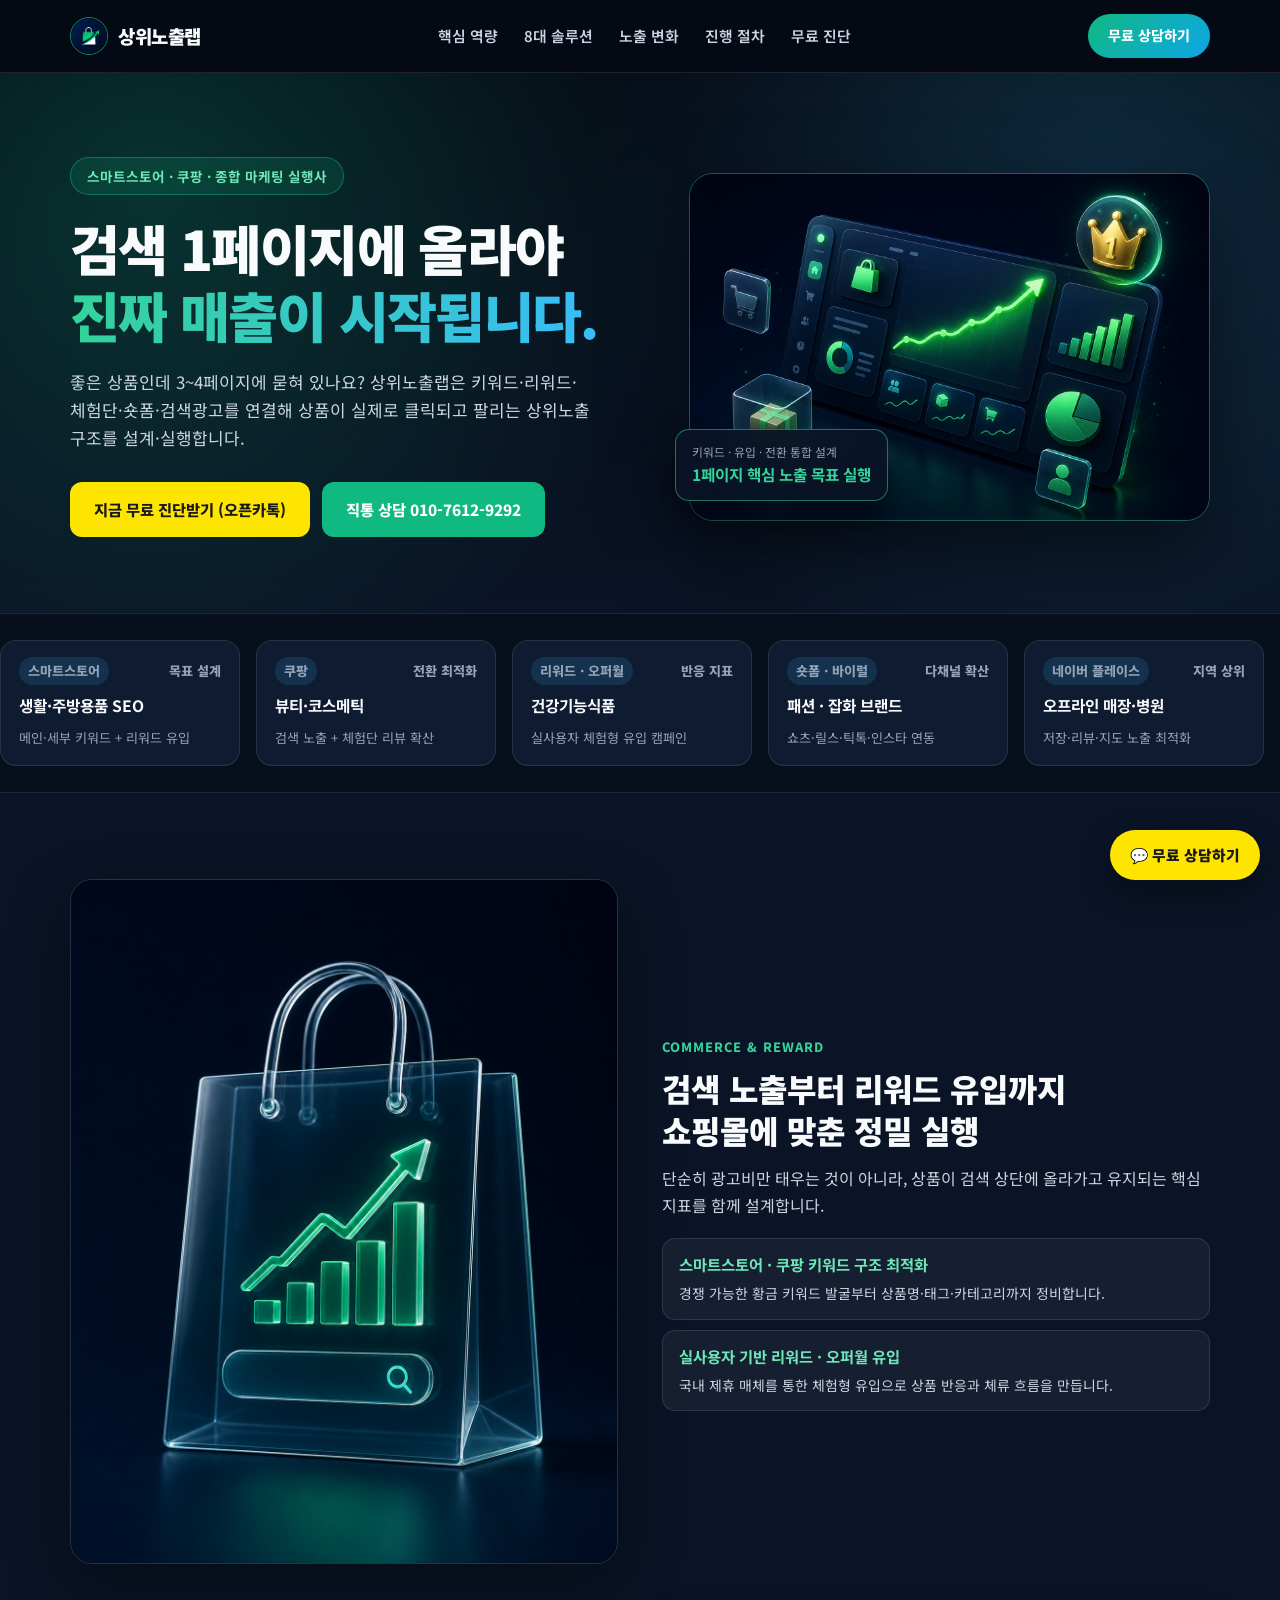
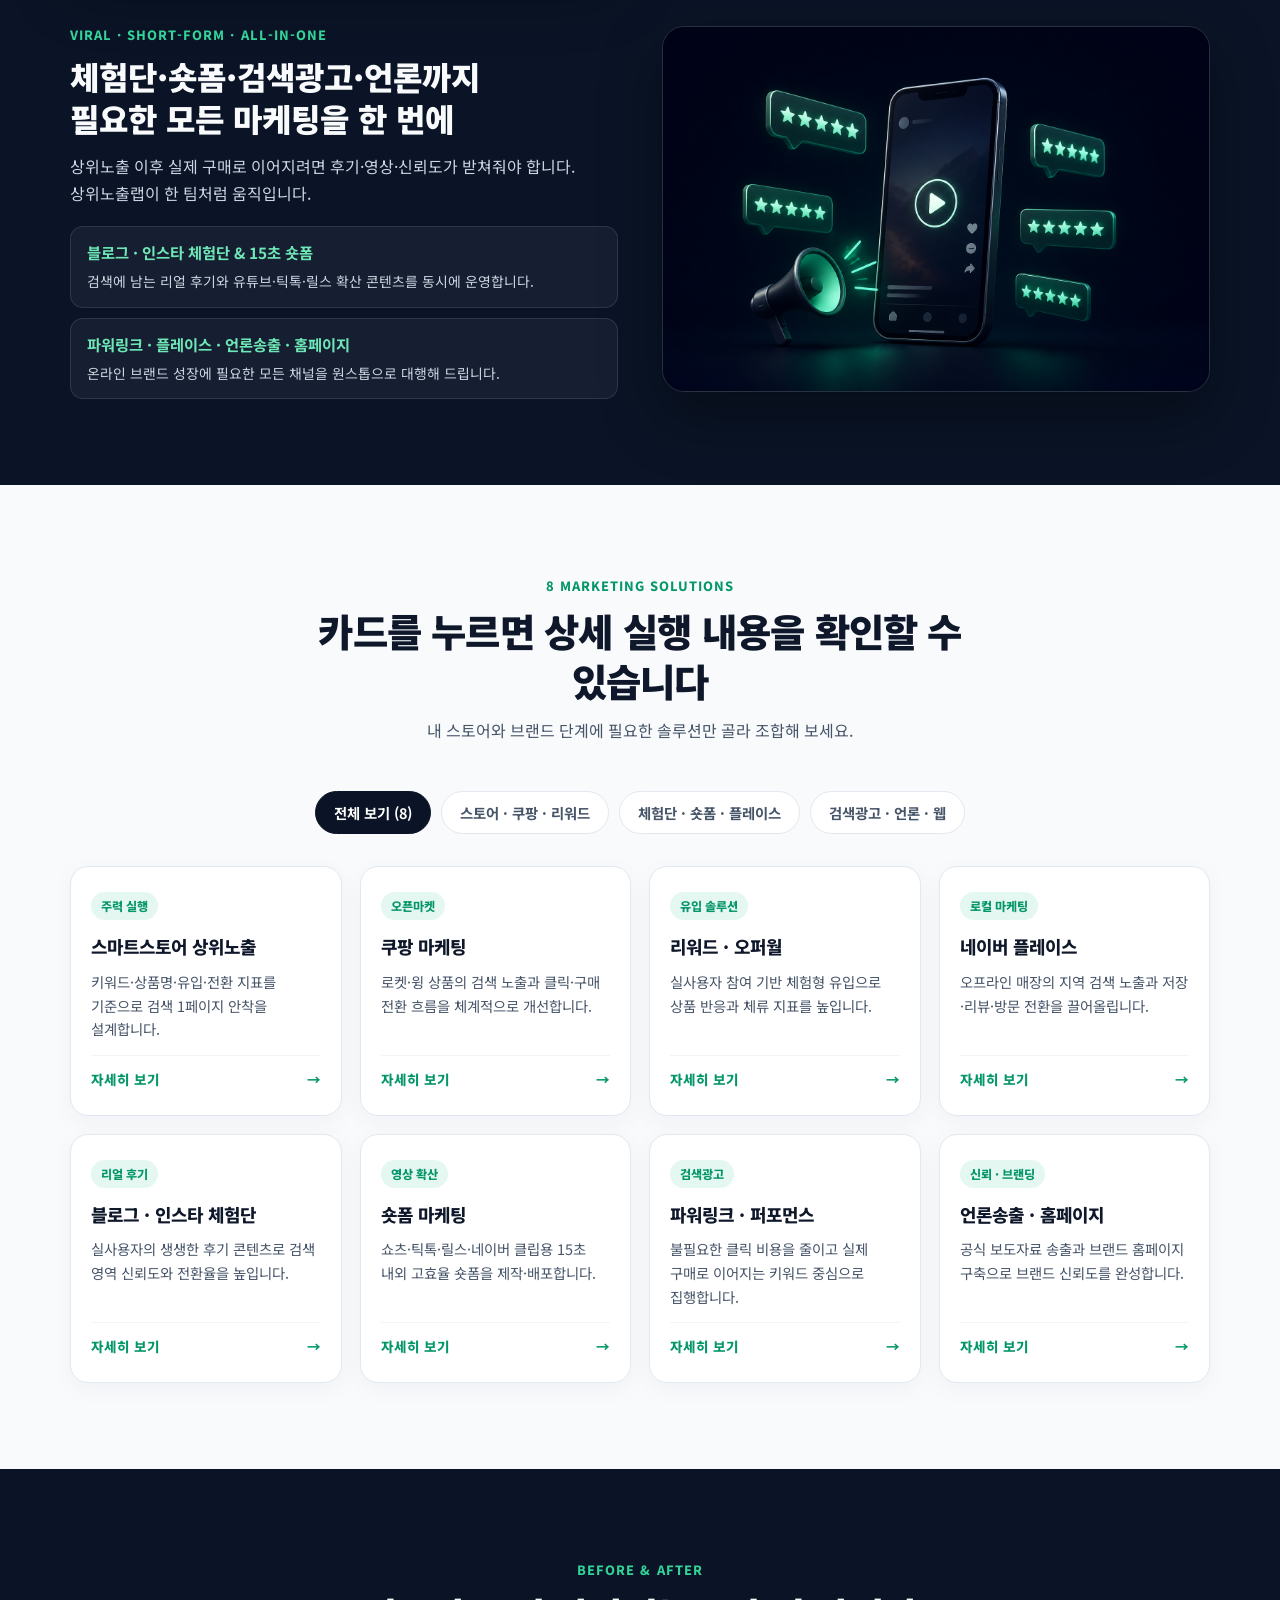
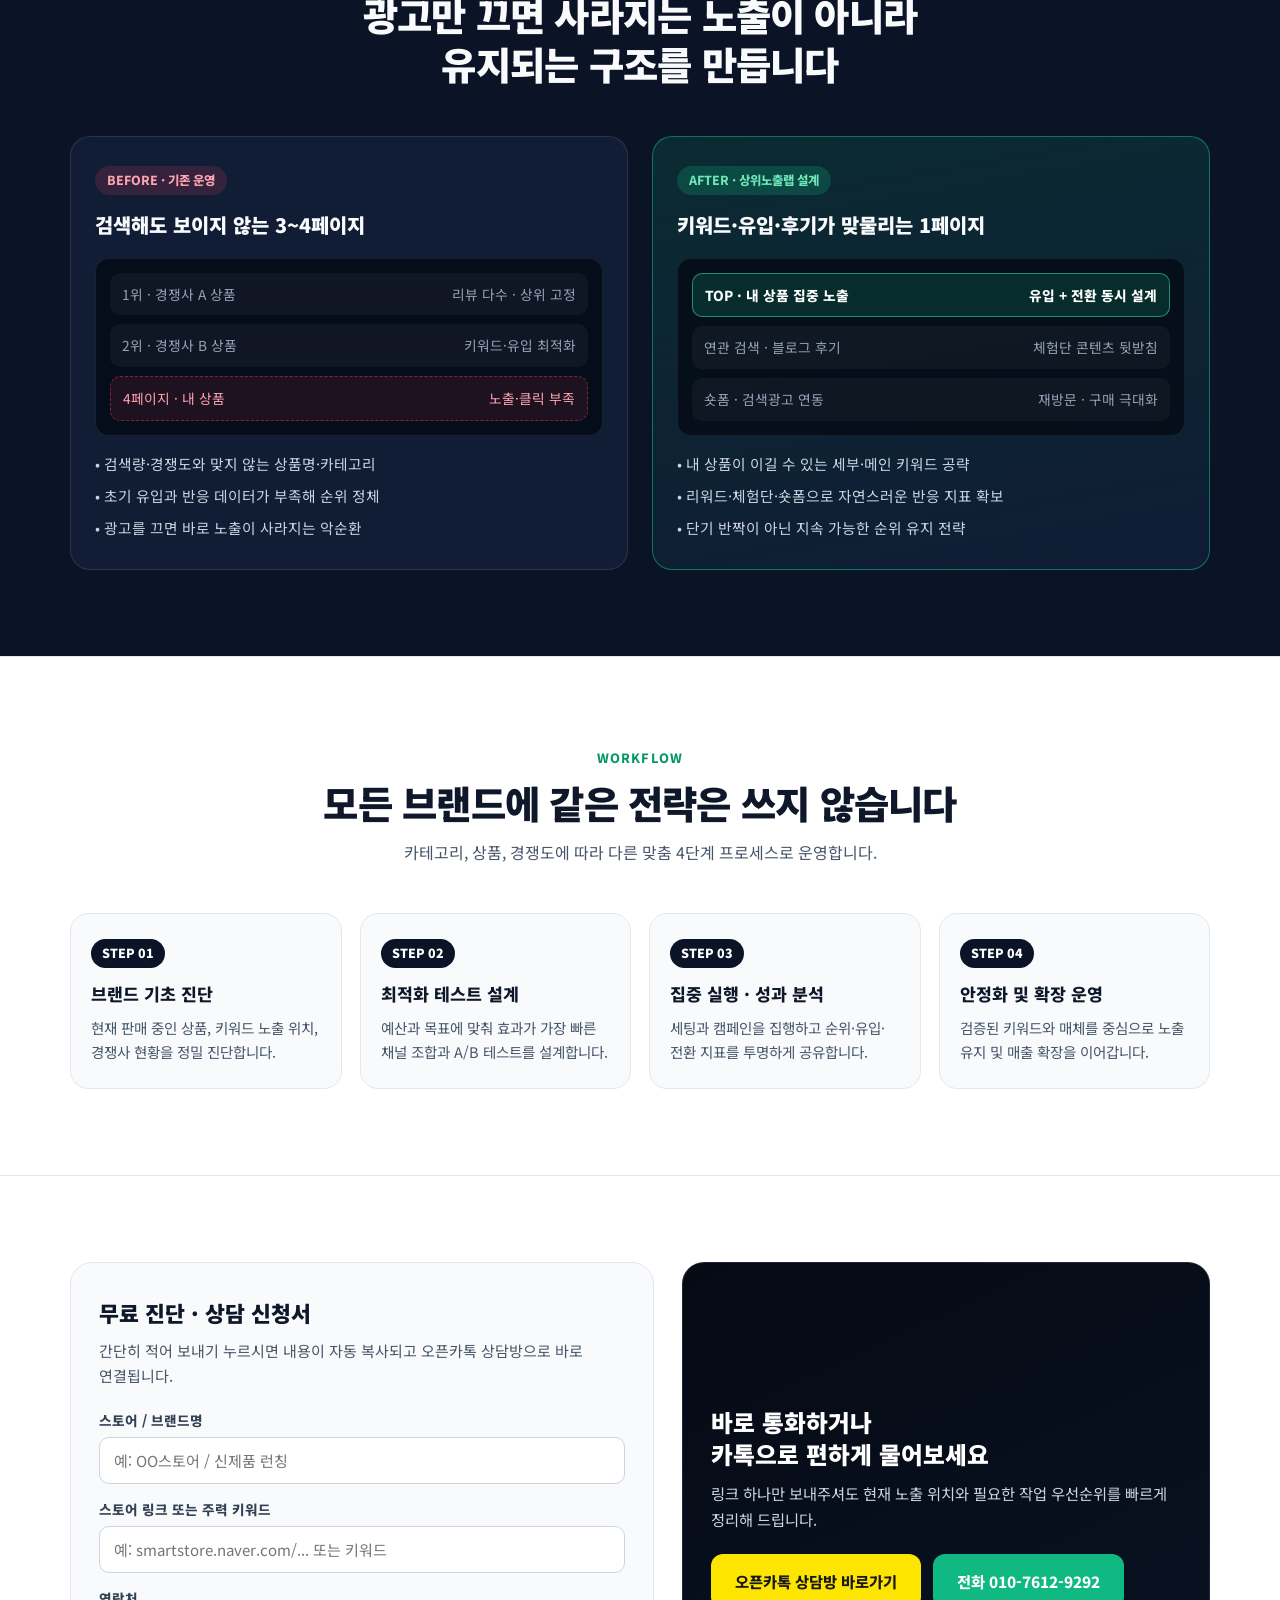
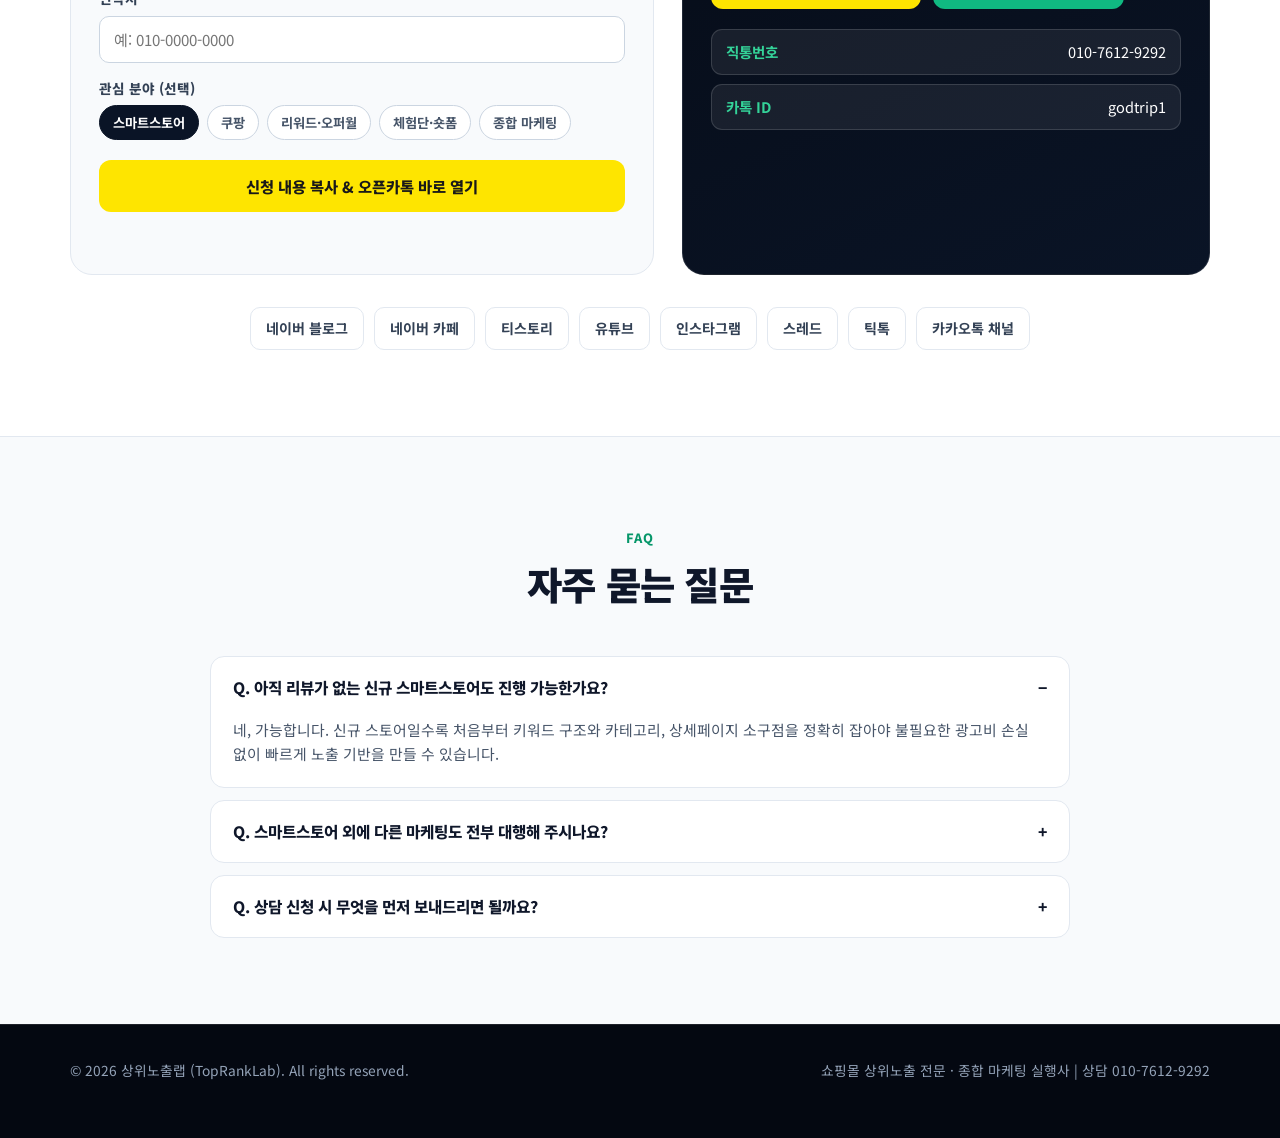
==== commit 7a97d086: "Add files via upload" ====
--- a/index.html
+++ b/index.html
@@ -1138,7 +1138,6 @@
             <div class="info-pills">
               <div class="info-pill"><strong>직통번호</strong><span>010-7612-9292</span></div>
               <div class="info-pill"><strong>카톡 ID</strong><span>godtrip1</span></div>
-              <div class="info-pill"><strong>이메일</strong><span>dbsghkdrl@naver.com</span></div>
             </div>
           </div>
         </div>
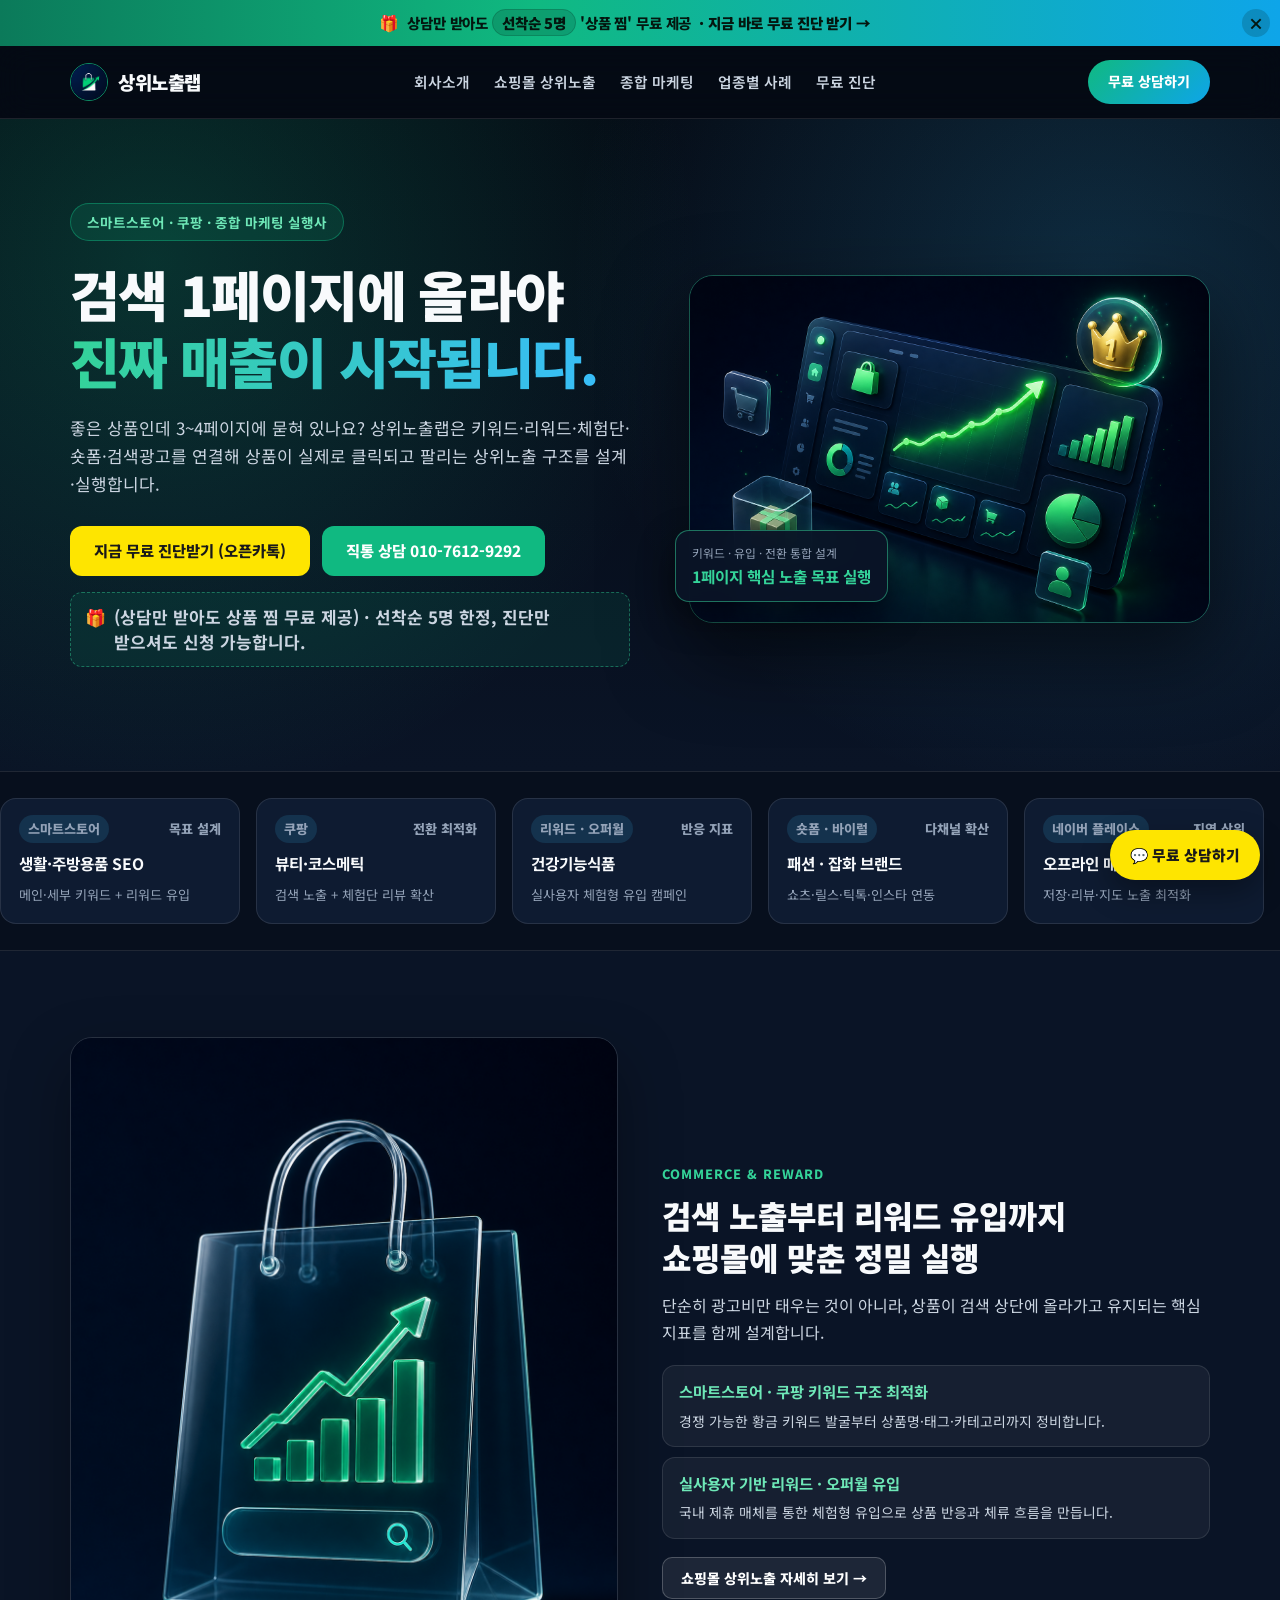
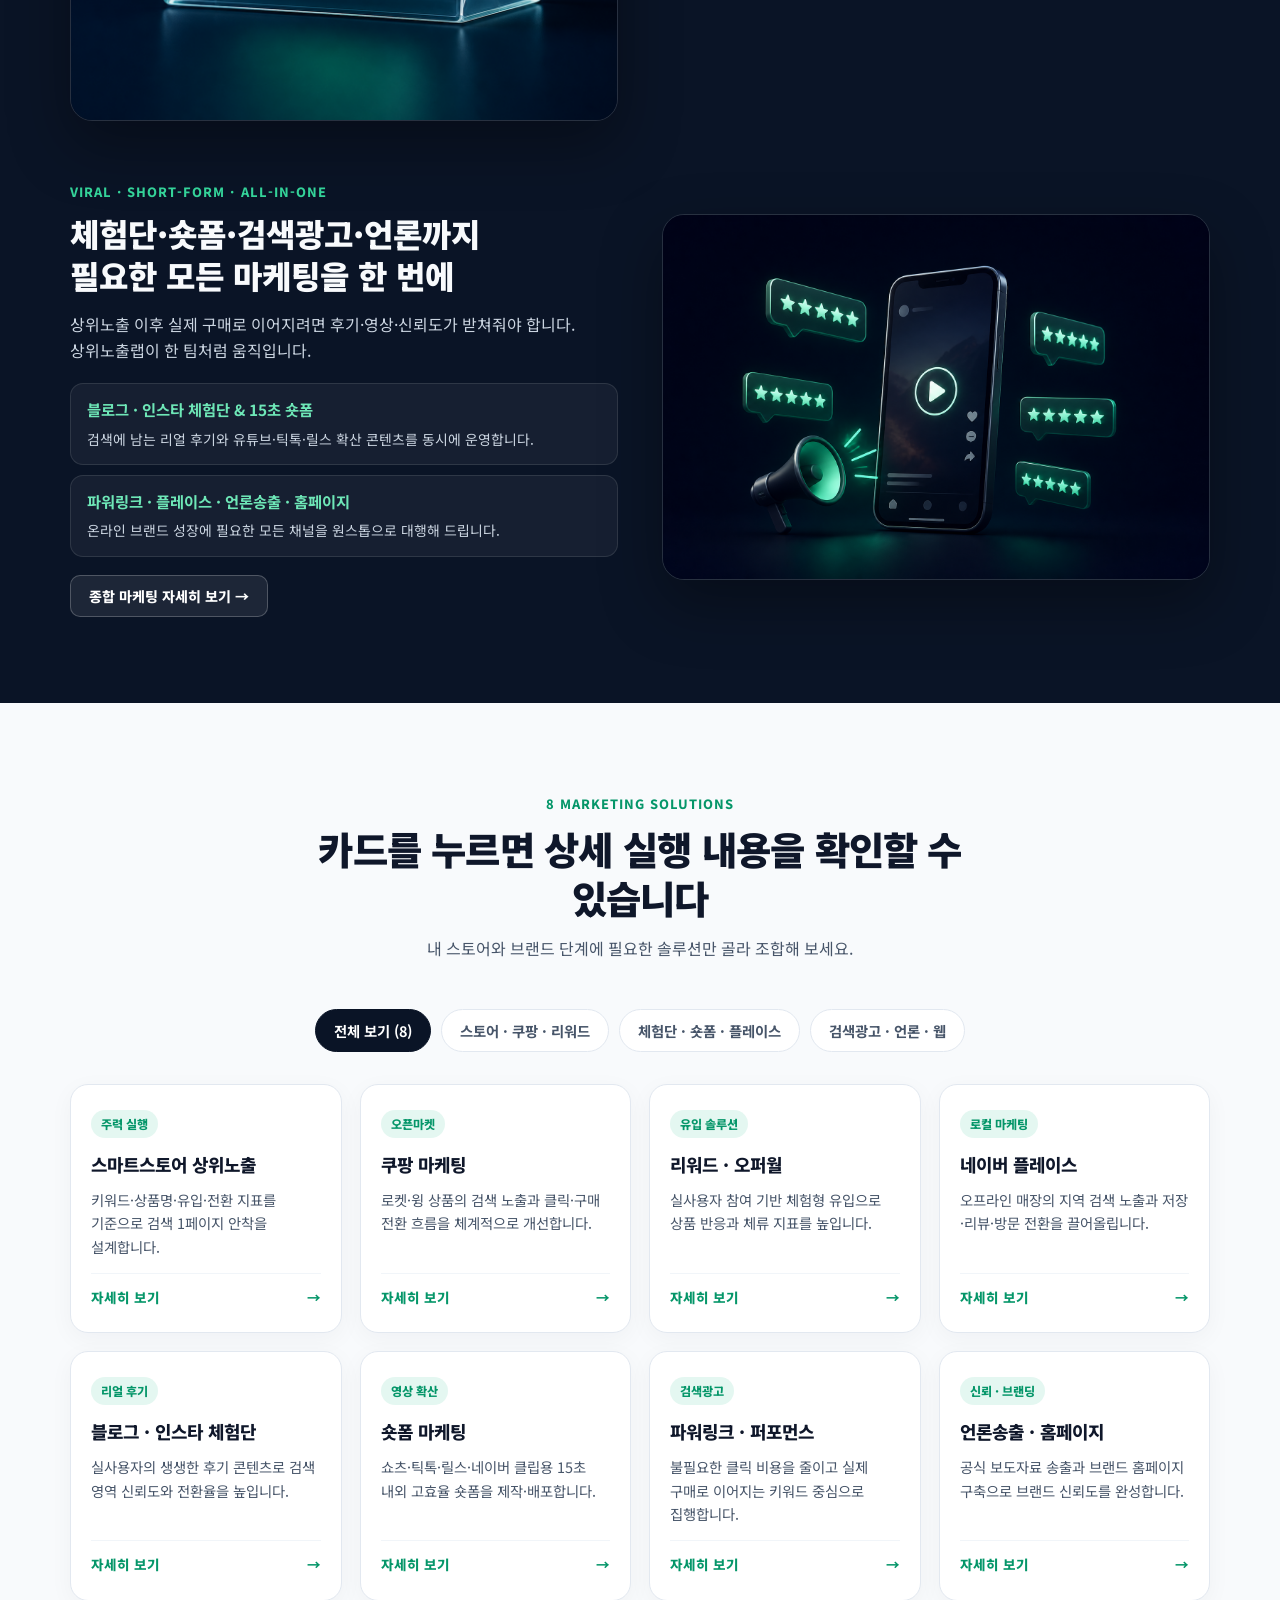
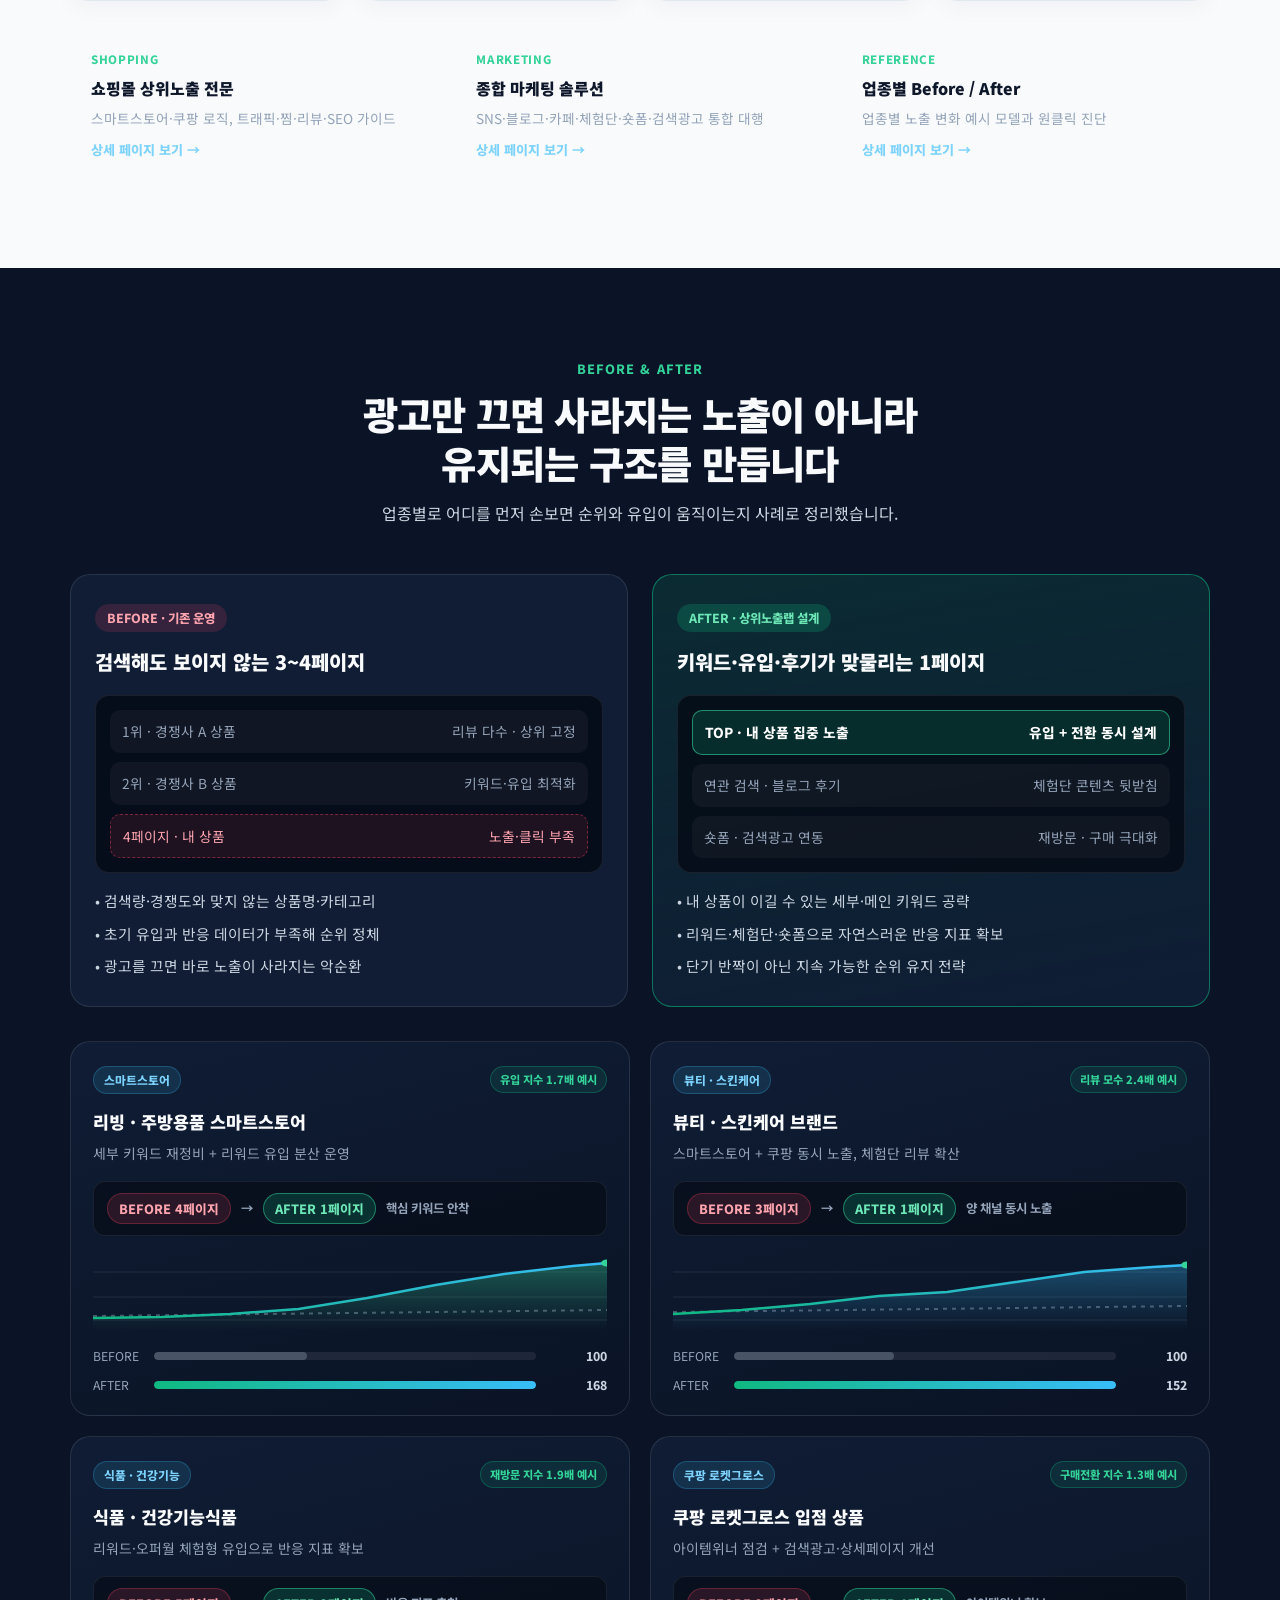
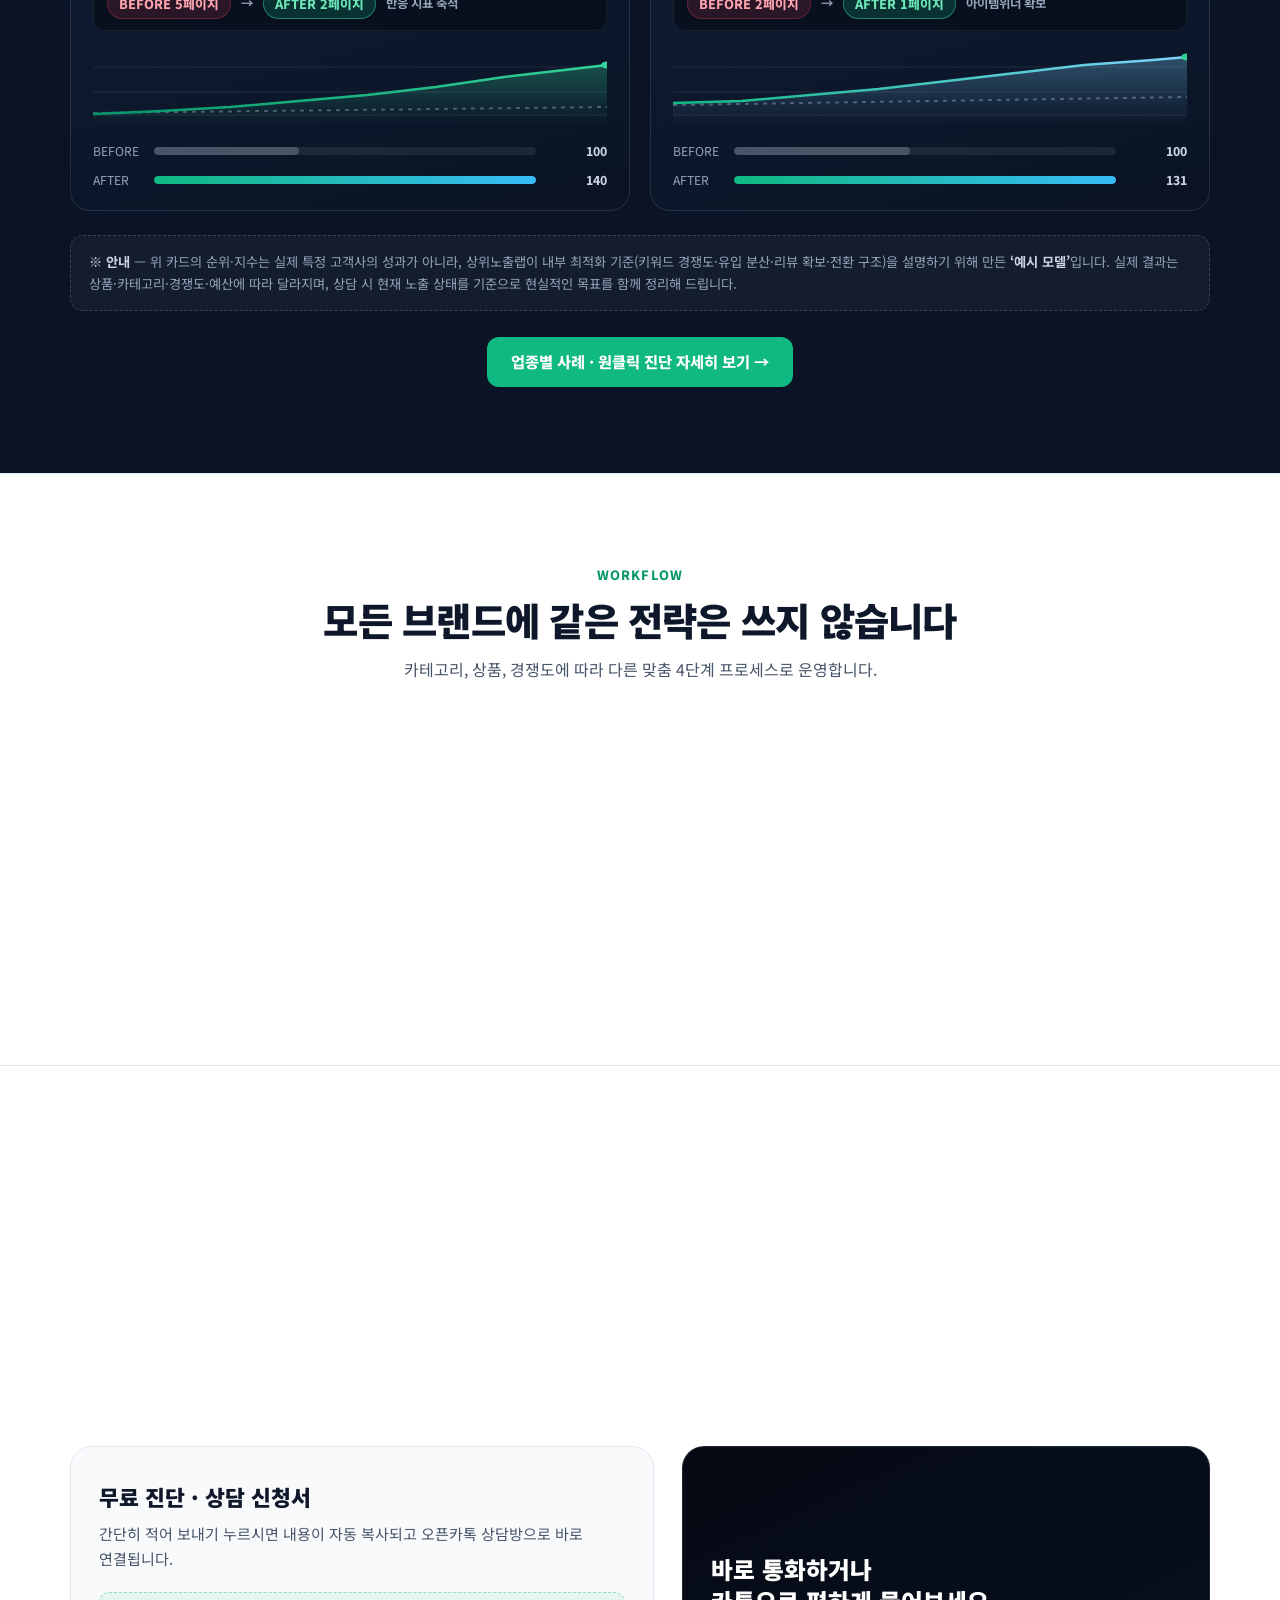
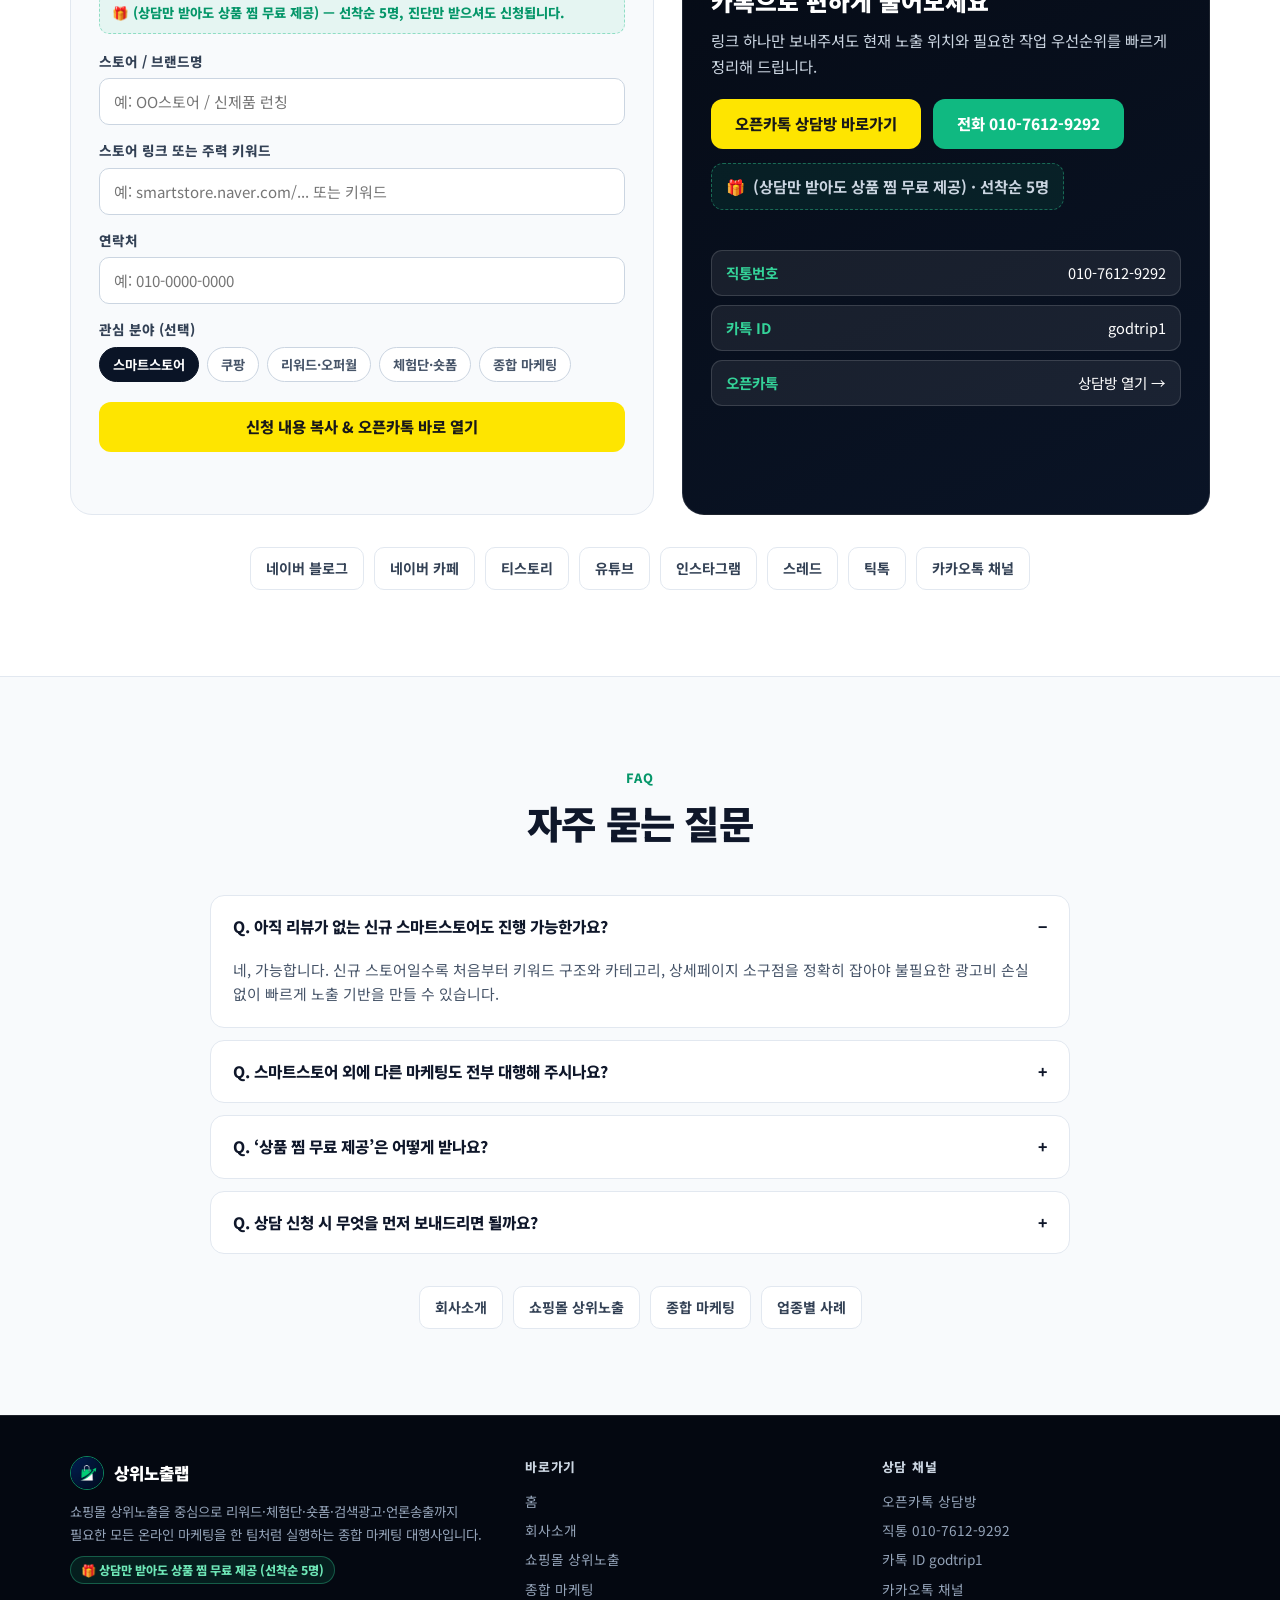
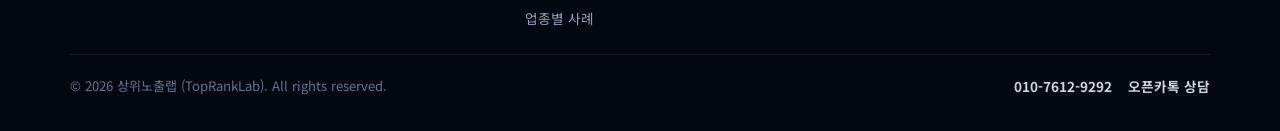
==== commit cbbb842b: "홈페이지 전환율 업그레이드: 세부 페이지 4종·상단 배너·모바일 상담바·업종별 사례·원클릭 진단" ====
--- a/index.html
+++ b/index.html
@@ -4,7 +4,7 @@
   <meta charset="UTF-8" />
   <meta name="viewport" content="width=device-width, initial-scale=1.0" />
   <title>상위노출랩 | 쇼핑몰 상위노출 · 리워드 · 종합 마케팅 실행사</title>
-  <meta name="description" content="네이버 스마트스토어·쿠팡 상위노출 전문, 리워드·오퍼월·플레이스·블로그/인스타 체험단·숏폼·파워링크·언론송출까지 모든 마케팅을 원스톱으로 실행하는 상위노출랩입니다." />
+  <meta name="description" content="네이버 스마트스토어·쿠팡 상위노출 전문, 리워드·오퍼월·플레이스·블로그/인스타 체험단·숏폼·파워링크·언론송출까지 모든 마케팅을 원스톱으로 실행하는 상위노출랩입니다. 상담만 받아도 선착순 5명 상품 찜 무료 제공." />
   <meta name="keywords" content="상위노출랩, 스마트스토어 상위노출, 네이버쇼핑 상위노출, 쿠팡 상위노출, 리워드 마케팅, 오퍼월, 블로그 체험단, 종합 마케팅 대행사" />
   <meta name="naver-site-verification" content="98041f6fec9d77acc8f488d430bc3d32c4de3970" />
   <meta property="og:type" content="website" />
@@ -12,774 +12,62 @@
   <meta property="og:description" content="검색 1페이지로 올리는 맞춤 순위 최적화 전략. 스마트스토어·쿠팡·종합 마케팅까지 상위노출랩과 함께하세요." />
   <meta property="og:url" content="https://topranklab.github.io/" />
   <meta property="og:image" content="https://topranklab.github.io/hero-visual.png" />
+  <link rel="canonical" href="https://topranklab.github.io/" />
   <link rel="icon" type="image/png" href="logo.png" />
   <link rel="preconnect" href="https://fonts.googleapis.com" />
   <link rel="preconnect" href="https://fonts.gstatic.com" crossorigin />
   <link href="https://fonts.googleapis.com/css2?family=Noto+Sans+KR:wght@400;500;600;700;800;900&display=swap" rel="stylesheet" />
-  <style>
-    :root {
-      --bg-dark: #050a14;
-      --bg-navy: #0a1426;
-      --bg-card-dark: #101d35;
-      --emerald: #10b981;
-      --emerald-glow: #34d399;
-      --emerald-dark: #059669;
-      --sky: #38bdf8;
-      --kakao: #fee500;
-      --bg-light: #f8fafc;
-      --text-dark: #0f172a;
-      --text-muted: #475569;
-      --border-light: #e2e8f0;
-      --border-dark: rgba(255, 255, 255, 0.1);
-    }
-
-    * { box-sizing: border-box; margin: 0; padding: 0; }
-    html { scroll-behavior: smooth; }
-    body {
-      font-family: 'Noto Sans KR', -apple-system, BlinkMacSystemFont, 'Apple SD Gothic Neo', sans-serif;
-      background: var(--bg-dark);
-      color: #f8fafc;
-      line-height: 1.65;
-      word-break: keep-all;
-      overflow-wrap: break-word;
-      -webkit-font-smoothing: antialiased;
-    }
-    a { color: inherit; text-decoration: none; }
-    button { font-family: inherit; cursor: pointer; }
-    img { display: block; max-width: 100%; }
-
-    .container {
-      width: 100%;
-      max-width: 1180px;
-      margin: 0 auto;
-      padding: 0 20px;
-    }
-
-    /* Reveal animation */
-    .reveal {
-      opacity: 0;
-      transform: translateY(24px);
-      transition: opacity 0.65s ease, transform 0.65s ease;
-    }
-    .reveal.visible {
-      opacity: 1;
-      transform: translateY(0);
-    }
-
-    /* Header */
-    header {
-      position: sticky;
-      top: 0;
-      z-index: 100;
-      background: rgba(5, 10, 20, 0.9);
-      backdrop-filter: blur(16px);
-      border-bottom: 1px solid var(--border-dark);
-    }
-    .nav {
-      display: flex;
-      align-items: center;
-      justify-content: space-between;
-      height: 72px;
-      gap: 16px;
-    }
-    .brand {
-      display: flex;
-      align-items: center;
-      gap: 10px;
-      font-weight: 900;
-      font-size: 1.18rem;
-      letter-spacing: -0.02em;
-      white-space: nowrap;
-    }
-    .brand img {
-      width: 38px;
-      height: 38px;
-      border-radius: 50%;
-      object-fit: cover;
-      border: 1.5px solid rgba(16, 185, 129, 0.75);
-    }
-    .nav-links {
-      display: flex;
-      align-items: center;
-      gap: 26px;
-      list-style: none;
-      font-size: 0.93rem;
-      font-weight: 600;
-      color: #cbd5e1;
-    }
-    .nav-links a:hover { color: var(--emerald-glow); }
-    .nav-actions { display: flex; align-items: center; gap: 10px; }
-    .nav-cta {
-      display: inline-flex;
-      align-items: center;
-      justify-content: center;
-      padding: 10px 20px;
-      border-radius: 999px;
-      background: linear-gradient(135deg, var(--emerald), #0ea5e9);
-      color: #fff;
-      font-weight: 800;
-      font-size: 0.88rem;
-      white-space: nowrap;
-      transition: transform 0.15s, filter 0.2s;
-    }
-    .nav-cta:hover { transform: translateY(-1px); filter: brightness(1.06); }
-    .menu-toggle {
-      display: none;
-      background: rgba(255,255,255,0.08);
-      border: 1px solid var(--border-dark);
-      color: #fff;
-      border-radius: 10px;
-      padding: 7px 11px;
-      font-size: 1.1rem;
-    }
-    .mobile-menu {
-      display: none;
-      flex-direction: column;
-      gap: 8px;
-      padding: 14px 20px 20px;
-      background: var(--bg-navy);
-      border-top: 1px solid var(--border-dark);
-    }
-    .mobile-menu.open { display: flex; }
-    .mobile-menu a {
-      padding: 10px 4px;
-      font-size: 0.96rem;
-      font-weight: 600;
-      color: #e2e8f0;
-      border-bottom: 1px solid rgba(255,255,255,0.06);
-    }
-
-    /* Hero */
-    .hero {
-      position: relative;
-      overflow: hidden;
-      padding: 84px 0 76px;
-      background:
-        radial-gradient(circle at 12% 22%, rgba(16, 185, 129, 0.22), transparent 44%),
-        radial-gradient(circle at 86% 24%, rgba(56, 189, 248, 0.18), transparent 44%),
-        linear-gradient(180deg, var(--bg-dark) 0%, var(--bg-navy) 100%);
-    }
-    .hero-inner {
-      display: grid;
-      grid-template-columns: 1.05fr 0.95fr;
-      gap: 44px;
-      align-items: center;
-    }
-    .pill-badge {
-      display: inline-flex;
-      align-items: center;
-      gap: 8px;
-      padding: 7px 16px;
-      border-radius: 999px;
-      background: rgba(16, 185, 129, 0.14);
-      border: 1px solid rgba(16, 185, 129, 0.45);
-      color: #6ee7b7;
-      font-size: 0.85rem;
-      font-weight: 700;
-      margin-bottom: 20px;
-    }
-    .hero h1 {
-      font-size: clamp(2.1rem, 4.7vw, 3.4rem);
-      font-weight: 900;
-      line-height: 1.22;
-      letter-spacing: -0.03em;
-      margin-bottom: 20px;
-    }
-    .hero h1 .accent {
-      background: linear-gradient(90deg, #34d399, #38bdf8);
-      -webkit-background-clip: text;
-      -webkit-text-fill-color: transparent;
-    }
-    .hero p {
-      color: #cbd5e1;
-      font-size: 1.06rem;
-      max-width: 540px;
-      margin-bottom: 30px;
-    }
-    .cta-row { display: flex; flex-wrap: wrap; gap: 12px; }
-    .btn {
-      display: inline-flex;
-      align-items: center;
-      justify-content: center;
-      gap: 8px;
-      padding: 15px 24px;
-      border-radius: 12px;
-      font-weight: 800;
-      font-size: 0.96rem;
-      white-space: nowrap;
-      border: none;
-      transition: transform 0.15s, filter 0.2s;
-    }
-    .btn:active { transform: scale(0.98); }
-    .btn-kakao { background: var(--kakao); color: #191919; }
-    .btn-kakao:hover { filter: brightness(0.95); }
-    .btn-emerald { background: var(--emerald); color: #fff; }
-    .btn-emerald:hover { background: var(--emerald-dark); }
-    .btn-ghost {
-      background: rgba(255, 255, 255, 0.08);
-      border: 1px solid rgba(255, 255, 255, 0.22);
-      color: #fff;
-    }
-    .btn-ghost:hover { background: rgba(255, 255, 255, 0.14); }
-
-    .hero-visual-wrap {
-      position: relative;
-    }
-    .hero-visual-frame {
-      border-radius: 24px;
-      overflow: hidden;
-      border: 1px solid rgba(52, 211, 153, 0.35);
-      box-shadow: 0 30px 80px rgba(0, 0, 0, 0.55);
-      animation: floatY 5s ease-in-out infinite;
-    }
-    .hero-visual-frame img { width: 100%; height: auto; }
-    .hero-float-badge {
-      position: absolute;
-      left: -14px;
-      bottom: 20px;
-      background: rgba(10, 20, 38, 0.92);
-      backdrop-filter: blur(12px);
-      border: 1px solid rgba(52, 211, 153, 0.5);
-      border-radius: 14px;
-      padding: 12px 16px;
-      box-shadow: 0 14px 36px rgba(0, 0, 0, 0.45);
-    }
-    .hero-float-badge small { display: block; font-size: 0.74rem; color: #94a3b8; }
-    .hero-float-badge strong { font-size: 0.98rem; color: #34d399; }
-    @keyframes floatY {
-      0%, 100% { transform: translateY(0); }
-      50% { transform: translateY(-8px); }
-    }
-
-    /* Rolling Rank Strategy Marquee */
-    .marquee-section {
-      background: #070f1d;
-      border-top: 1px solid var(--border-dark);
-      border-bottom: 1px solid var(--border-dark);
-      padding: 26px 0;
-      overflow: hidden;
-    }
-    .marquee-track {
-      display: flex;
-      gap: 16px;
-      width: max-content;
-      animation: scrollX 34s linear infinite;
-    }
-    .marquee-track:hover { animation-play-state: paused; }
-    .rank-card {
-      width: 240px;
-      background: rgba(16, 29, 53, 0.9);
-      border: 1px solid rgba(255, 255, 255, 0.1);
-      border-radius: 16px;
-      padding: 16px 18px;
-      flex-shrink: 0;
-    }
-    .rank-card-top {
-      display: flex;
-      justify-content: space-between;
-      align-items: center;
-      margin-bottom: 8px;
-    }
-    .rank-cat {
-      font-size: 0.76rem;
-      font-weight: 800;
-      color: #7dd3fc;
-      background: rgba(56, 189, 248, 0.14);
-      padding: 3px 9px;
-      border-radius: 999px;
-    }
-    .rank-goal {
-      font-size: 0.76rem;
-      font-weight: 800;
-      color: #6ee7b7;
-    }
-    .rank-card strong {
-      display: block;
-      font-size: 0.98rem;
-      margin-bottom: 4px;
-    }
-    .rank-card span {
-      font-size: 0.82rem;
-      color: #94a3b8;
-    }
-    @keyframes scrollX {
-      from { transform: translateX(0); }
-      to { transform: translateX(-50%); }
-    }
-
-    /* Sections */
-    section { padding: 86px 0; }
-    .light-sec { background: var(--bg-light); color: var(--text-dark); }
-    .white-sec {
-      background: #ffffff;
-      color: var(--text-dark);
-      border-top: 1px solid var(--border-light);
-      border-bottom: 1px solid var(--border-light);
-    }
-    .dark-sec { background: var(--bg-navy); color: #f8fafc; }
-    .sec-head {
-      text-align: center;
-      max-width: 720px;
-      margin: 0 auto 48px;
-    }
-    .eyebrow {
-      display: inline-block;
-      font-size: 0.8rem;
-      font-weight: 800;
-      letter-spacing: 0.08em;
-      color: var(--emerald-dark);
-      margin-bottom: 10px;
-    }
-    .dark-sec .eyebrow { color: var(--emerald-glow); }
-    .sec-head h2 {
-      font-size: clamp(1.65rem, 3.6vw, 2.4rem);
-      font-weight: 900;
-      line-height: 1.28;
-      letter-spacing: -0.02em;
-      margin-bottom: 12px;
-    }
-    .sec-head p { font-size: 1rem; color: var(--text-muted); }
-    .dark-sec .sec-head p { color: #cbd5e1; }
-
-    /* Showcase Rows (Pullim style with 3D images) */
-    .showcase-grid {
-      display: grid;
-      grid-template-columns: 1fr 1fr;
-      gap: 44px;
-      align-items: center;
-      margin-bottom: 56px;
-    }
-    .showcase-grid:last-child { margin-bottom: 0; }
-    .showcase-img {
-      border-radius: 22px;
-      overflow: hidden;
-      border: 1px solid rgba(255, 255, 255, 0.12);
-      box-shadow: 0 24px 60px rgba(0, 0, 0, 0.35);
-    }
-    .showcase-img img { width: 100%; height: auto; }
-    .showcase-text .eyebrow { color: var(--emerald-glow); }
-    .showcase-text h3 {
-      font-size: clamp(1.45rem, 2.8vw, 2rem);
-      font-weight: 900;
-      line-height: 1.32;
-      margin-bottom: 14px;
-    }
-    .showcase-text p { color: #cbd5e1; margin-bottom: 20px; }
-    .feature-pills {
-      display: grid;
-      gap: 10px;
-    }
-    .feature-pill {
-      background: rgba(255, 255, 255, 0.05);
-      border: 1px solid rgba(255, 255, 255, 0.1);
-      border-radius: 13px;
-      padding: 13px 16px;
-    }
-    .feature-pill strong { display: block; font-size: 0.96rem; color: #6ee7b7; margin-bottom: 2px; }
-    .feature-pill span { font-size: 0.87rem; color: #cbd5e1; }
-
-    /* 8 Solutions + Modal */
-    .grid-4 { display: grid; grid-template-columns: repeat(4, 1fr); gap: 18px; }
-    .grid-2 { display: grid; grid-template-columns: repeat(2, 1fr); gap: 24px; }
-    .sol-tabs {
-      display: flex;
-      flex-wrap: wrap;
-      justify-content: center;
-      gap: 10px;
-      margin-bottom: 32px;
-    }
-    .sol-tab {
-      padding: 10px 18px;
-      border-radius: 999px;
-      border: 1px solid var(--border-light);
-      background: #fff;
-      color: var(--text-muted);
-      font-weight: 700;
-      font-size: 0.9rem;
-      transition: all 0.2s;
-    }
-    .sol-tab.active {
-      background: var(--bg-navy);
-      color: #fff;
-      border-color: var(--bg-navy);
-    }
-    .sol-card {
-      background: #fff;
-      border: 1px solid var(--border-light);
-      border-radius: 18px;
-      padding: 24px 20px;
-      box-shadow: 0 6px 24px rgba(15, 23, 42, 0.04);
-      display: flex;
-      flex-direction: column;
-      justify-content: space-between;
-      cursor: pointer;
-      transition: transform 0.2s, border-color 0.2s, box-shadow 0.2s;
-    }
-    .sol-card:hover {
-      transform: translateY(-4px);
-      border-color: var(--emerald);
-      box-shadow: 0 14px 32px rgba(16, 185, 129, 0.12);
-    }
-    .sol-tag {
-      display: inline-block;
-      font-size: 0.76rem;
-      font-weight: 800;
-      color: var(--emerald-dark);
-      background: rgba(16, 185, 129, 0.11);
-      padding: 4px 10px;
-      border-radius: 999px;
-      margin-bottom: 12px;
-      width: fit-content;
-    }
-    .sol-card h3 { font-size: 1.12rem; font-weight: 800; margin-bottom: 8px; }
-    .sol-card p { font-size: 0.9rem; color: var(--text-muted); margin-bottom: 14px; }
-    .sol-more {
-      font-size: 0.85rem;
-      font-weight: 800;
-      color: var(--emerald-dark);
-      padding-top: 12px;
-      border-top: 1px solid #f1f5f9;
-      display: flex;
-      justify-content: space-between;
-      align-items: center;
-    }
-    .sol-card.hidden { display: none; }
-
-    /* Before & After */
-    .ba-card {
-      background: var(--bg-card-dark);
-      border: 1px solid var(--border-dark);
-      border-radius: 20px;
-      padding: 28px 24px;
-    }
-    .ba-card.after {
-      border-color: rgba(16, 185, 129, 0.55);
-      background: linear-gradient(170deg, rgba(16, 185, 129, 0.14), rgba(16, 29, 53, 0.96));
-    }
-    .ba-label {
-      display: inline-block;
-      font-size: 0.78rem;
-      font-weight: 800;
-      padding: 4px 12px;
-      border-radius: 999px;
-      margin-bottom: 14px;
-    }
-    .ba-label.before { background: rgba(244, 63, 94, 0.16); color: #fda4af; }
-    .ba-label.after { background: rgba(16, 185, 129, 0.22); color: #6ee7b7; }
-    .ba-card h3 { font-size: 1.24rem; font-weight: 900; margin-bottom: 16px; }
-    .serp-mock {
-      background: rgba(5, 10, 20, 0.78);
-      border: 1px solid rgba(255, 255, 255, 0.08);
-      border-radius: 14px;
-      padding: 14px;
-      display: grid;
-      gap: 9px;
-      margin-bottom: 16px;
-    }
-    .serp-row {
-      display: flex;
-      align-items: center;
-      justify-content: space-between;
-      padding: 10px 12px;
-      border-radius: 10px;
-      background: rgba(255, 255, 255, 0.04);
-      font-size: 0.86rem;
-      color: #94a3b8;
-    }
-    .serp-row.mine {
-      background: rgba(16, 185, 129, 0.18);
-      border: 1px solid rgba(52, 211, 153, 0.6);
-      color: #fff;
-      font-weight: 800;
-    }
-    .serp-row.dim {
-      background: rgba(244, 63, 94, 0.1);
-      border: 1px dashed rgba(244, 63, 94, 0.45);
-      color: #fda4af;
-    }
-    .ba-points { list-style: none; display: grid; gap: 8px; font-size: 0.92rem; color: #cbd5e1; }
-
-    /* Process */
-    .step-card {
-      background: var(--bg-light);
-      border: 1px solid var(--border-light);
-      border-radius: 18px;
-      padding: 24px 20px;
-    }
-    .step-badge {
-      display: inline-block;
-      font-size: 0.78rem;
-      font-weight: 900;
-      color: #fff;
-      background: var(--bg-navy);
-      padding: 4px 11px;
-      border-radius: 999px;
-      margin-bottom: 12px;
-    }
-    .step-card h3 { font-size: 1.08rem; font-weight: 800; margin-bottom: 8px; }
-    .step-card p { font-size: 0.91rem; color: var(--text-muted); }
-
-    /* Consultation Form */
-    .consult-grid {
-      display: grid;
-      grid-template-columns: 1.05fr 0.95fr;
-      gap: 28px;
-      align-items: stretch;
-    }
-    .form-card {
-      background: var(--bg-light);
-      border: 1px solid var(--border-light);
-      border-radius: 22px;
-      padding: 32px 28px;
-    }
-    .form-card h3 { font-size: 1.35rem; font-weight: 900; margin-bottom: 8px; }
-    .form-card > p { font-size: 0.94rem; color: var(--text-muted); margin-bottom: 20px; }
-    .field { margin-bottom: 14px; }
-    .field label {
-      display: block;
-      font-size: 0.85rem;
-      font-weight: 800;
-      margin-bottom: 6px;
-      color: #334155;
-    }
-    .field input, .field textarea {
-      width: 100%;
-      padding: 12px 14px;
-      border-radius: 10px;
-      border: 1px solid #cbd5e1;
-      font-family: inherit;
-      font-size: 0.94rem;
-      background: #fff;
-      color: var(--text-dark);
-    }
-    .field input:focus, .field textarea:focus {
-      outline: none;
-      border-color: var(--emerald);
-    }
-    .topic-checks {
-      display: flex;
-      flex-wrap: wrap;
-      gap: 8px;
-    }
-    .topic-chip {
-      padding: 7px 13px;
-      border-radius: 999px;
-      border: 1px solid #cbd5e1;
-      background: #fff;
-      font-size: 0.83rem;
-      font-weight: 700;
-      color: #475569;
-    }
-    .topic-chip.selected {
-      background: var(--bg-navy);
-      color: #fff;
-      border-color: var(--bg-navy);
-    }
-    .form-notice {
-      font-size: 0.82rem;
-      color: var(--emerald-dark);
-      font-weight: 700;
-      margin-top: 10px;
-      min-height: 20px;
-    }
-
-    .contact-box {
-      background: linear-gradient(155deg, var(--bg-dark), var(--bg-navy));
-      color: #fff;
-      border-radius: 22px;
-      padding: 34px 28px;
-      display: flex;
-      flex-direction: column;
-      justify-content: center;
-      border: 1px solid var(--border-dark);
-    }
-    .contact-box h3 { font-size: 1.48rem; font-weight: 900; line-height: 1.35; margin-bottom: 10px; }
-    .contact-box p { color: #cbd5e1; font-size: 0.96rem; margin-bottom: 22px; }
-    .info-pills { display: grid; gap: 9px; margin-top: 20px; }
-    .info-pill {
-      background: rgba(255, 255, 255, 0.07);
-      border: 1px solid rgba(255, 255, 255, 0.14);
-      border-radius: 11px;
-      padding: 10px 14px;
-      font-size: 0.91rem;
-      display: flex;
-      justify-content: space-between;
-    }
-    .info-pill strong { color: var(--emerald-glow); }
-
-    /* Modal */
-    .modal-backdrop {
-      position: fixed;
-      inset: 0;
-      background: rgba(5, 10, 20, 0.78);
-      backdrop-filter: blur(6px);
-      z-index: 200;
-      display: none;
-      align-items: center;
-      justify-content: center;
-      padding: 20px;
-    }
-    .modal-backdrop.open { display: flex; }
-    .modal-box {
-      background: #fff;
-      color: var(--text-dark);
-      border-radius: 22px;
-      max-width: 520px;
-      width: 100%;
-      padding: 28px 26px;
-      box-shadow: 0 30px 70px rgba(0, 0, 0, 0.45);
-      position: relative;
-    }
-    .modal-close {
-      position: absolute;
-      right: 18px;
-      top: 18px;
-      background: #f1f5f9;
-      border: none;
-      width: 34px;
-      height: 34px;
-      border-radius: 50%;
-      font-size: 1.1rem;
-      font-weight: 800;
-    }
-    .modal-box h3 { font-size: 1.35rem; font-weight: 900; margin-bottom: 10px; padding-right: 34px; }
-    .modal-box p { font-size: 0.95rem; color: var(--text-muted); margin-bottom: 16px; }
-    .modal-list {
-      list-style: none;
-      background: var(--bg-light);
-      border: 1px solid var(--border-light);
-      border-radius: 14px;
-      padding: 16px;
-      display: grid;
-      gap: 8px;
-      margin-bottom: 20px;
-      font-size: 0.92rem;
-    }
-    .modal-list li::before { content: "✓ "; color: var(--emerald-dark); font-weight: 900; }
-
-    /* FAQ & Channels */
-    .faq-list { max-width: 860px; margin: 0 auto; display: grid; gap: 12px; }
-    .faq-item {
-      background: #fff;
-      border: 1px solid var(--border-light);
-      border-radius: 14px;
-      overflow: hidden;
-    }
-    .faq-q {
-      width: 100%;
-      text-align: left;
-      background: none;
-      border: none;
-      padding: 19px 22px;
-      font-size: 0.98rem;
-      font-weight: 800;
-      color: var(--text-dark);
-      display: flex;
-      justify-content: space-between;
-      align-items: center;
-      gap: 12px;
-    }
-    .faq-a { display: none; padding: 0 22px 20px; font-size: 0.93rem; color: var(--text-muted); }
-    .faq-item.open .faq-a { display: block; }
-
-    .channel-links {
-      display: flex;
-      flex-wrap: wrap;
-      justify-content: center;
-      gap: 10px;
-      margin-top: 32px;
-    }
-    .channel-link {
-      padding: 9px 15px;
-      border-radius: 10px;
-      border: 1px solid var(--border-light);
-      background: #fff;
-      font-size: 0.88rem;
-      font-weight: 700;
-      color: #334155;
-    }
-    .channel-link:hover { border-color: var(--emerald); color: var(--emerald-dark); }
-
-    .floating-cta {
-      position: fixed;
-      right: 20px;
-      bottom: 20px;
-      z-index: 90;
-      display: inline-flex;
-      align-items: center;
-      gap: 8px;
-      padding: 13px 20px;
-      border-radius: 999px;
-      background: var(--kakao);
-      color: #191919;
-      font-weight: 900;
-      font-size: 0.92rem;
-      box-shadow: 0 12px 30px rgba(0, 0, 0, 0.35);
-      transition: transform 0.2s;
-    }
-    .floating-cta:hover { transform: translateY(-2px); }
-
-    footer {
-      background: #040811;
-      color: #94a3b8;
-      padding: 34px 0 56px;
-      font-size: 0.86rem;
-      border-top: 1px solid var(--border-dark);
-    }
-    .footer-inner {
-      display: flex;
-      flex-wrap: wrap;
-      justify-content: space-between;
-      align-items: center;
-      gap: 14px;
-    }
-
-    @media (max-width: 960px) {
-      .hero-inner, .showcase-grid, .consult-grid, .grid-4, .grid-2 { grid-template-columns: 1fr; }
-      .nav-links { display: none; }
-      .menu-toggle { display: inline-flex; }
-      .hero-float-badge { left: 12px; bottom: 12px; }
-    }
-    @media (max-width: 600px) {
-      section { padding: 56px 0; }
-      .hero { padding: 50px 0 46px; }
-      .cta-row .btn { width: 100%; }
-      .floating-cta { right: 14px; bottom: 14px; padding: 11px 16px; font-size: 0.86rem; }
-    }
-  </style>
+  <link rel="stylesheet" href="styles.css" />
+  <script src="app.js" defer></script>
 </head>
 <body>
-  <header>
+
+  <!-- ===================== 상단 띠배너 ===================== -->
+  <div class="promo-bar" id="promoBar" role="region" aria-label="선착순 혜택 안내">
+    <div class="container promo-inner">
+      <a class="promo-link" href="#contact">
+        <span class="promo-gift" aria-hidden="true">🎁</span>
+        <span>상담만 받아도 <span class="promo-key">선착순 5명</span> '상품 찜' 무료 제공</span>
+        <span class="promo-go">· 지금 바로 무료 진단 받기 →</span>
+      </a>
+      <button class="promo-close" id="promoClose" type="button" aria-label="배너 닫기">×</button>
+    </div>
+  </div>
+
+  <!-- ===================== Header ===================== -->
+  <header class="site-header">
     <div class="container nav">
-      <a href="#" class="brand">
+      <a href="index.html" class="brand">
         <img src="logo.png" alt="상위노출랩 로고" />
         <span>상위노출랩</span>
       </a>
 
       <ul class="nav-links">
-        <li><a href="#showcase">핵심 역량</a></li>
-        <li><a href="#solutions">8대 솔루션</a></li>
-        <li><a href="#before-after">노출 변화</a></li>
-        <li><a href="#process">진행 절차</a></li>
+        <li><a href="about.html">회사소개</a></li>
+        <li><a href="shopping.html">쇼핑몰 상위노출</a></li>
+        <li><a href="marketing.html">종합 마케팅</a></li>
+        <li><a href="cases.html">업종별 사례</a></li>
         <li><a href="#contact">무료 진단</a></li>
       </ul>
 
       <div class="nav-actions">
         <a href="https://open.kakao.com/o/sjZETlYi" target="_blank" rel="noopener" class="nav-cta">무료 상담하기</a>
-        <button class="menu-toggle" id="menuToggle" aria-label="메뉴 열기">☰</button>
+        <button class="menu-toggle" id="menuToggle" type="button" aria-label="메뉴 열기" aria-expanded="false" aria-controls="mobileMenu">☰</button>
       </div>
     </div>
-    <nav class="mobile-menu" id="mobileMenu">
-      <a href="#showcase">핵심 역량</a>
+    <nav class="mobile-menu" id="mobileMenu" aria-label="모바일 메뉴">
+      <a href="about.html">회사소개</a>
+      <a href="shopping.html">쇼핑몰 상위노출</a>
+      <a href="marketing.html">종합 마케팅</a>
+      <a href="cases.html">업종별 사례</a>
       <a href="#solutions">8대 솔루션</a>
-      <a href="#before-after">노출 변화</a>
       <a href="#process">진행 절차</a>
       <a href="#contact">무료 진단</a>
     </nav>
   </header>
 
   <main>
-    <!-- Hero -->
+    <!-- ===================== Hero ===================== -->
     <section class="hero">
       <div class="container hero-inner">
         <div>
@@ -801,6 +89,10 @@
               직통 상담 010-7612-9292
             </a>
           </div>
+          <p class="cta-note">
+            <span class="cta-note-ico" aria-hidden="true">🎁</span>
+            <span>(상담만 받아도 상품 찜 무료 제공) · 선착순 5명 한정, 진단만 받으셔도 신청 가능합니다.</span>
+          </p>
         </div>
 
         <div class="hero-visual-wrap">
@@ -815,7 +107,7 @@
       </div>
     </section>
 
-    <!-- Rolling Category Marquee -->
+    <!-- ===================== Rolling Marquee ===================== -->
     <div class="marquee-section" aria-hidden="true">
       <div class="marquee-track">
         <div class="rank-card">
@@ -872,12 +164,12 @@
       </div>
     </div>
 
-    <!-- 3D Visual Showcase -->
+    <!-- ===================== 3D Showcase ===================== -->
     <section id="showcase" class="dark-sec">
       <div class="container">
         <div class="showcase-grid reveal">
           <div class="showcase-img">
-            <img src="commerce-visual.png" alt="쇼핑몰 상위노출 및 리워드 마케팅 비주얼" />
+            <img src="commerce-visual.png" alt="쇼핑몰 상위노출 및 리워드 마케팅 3D 비주얼" />
           </div>
           <div class="showcase-text">
             <span class="eyebrow">COMMERCE &amp; REWARD</span>
@@ -892,6 +184,9 @@
                 <strong>실사용자 기반 리워드 · 오퍼월 유입</strong>
                 <span>국내 제휴 매체를 통한 체험형 유입으로 상품 반응과 체류 흐름을 만듭니다.</span>
               </div>
+            </div>
+            <div class="cta-row" style="margin-top: 18px;">
+              <a href="shopping.html" class="btn btn-ghost btn-sm">쇼핑몰 상위노출 자세히 보기 →</a>
             </div>
           </div>
         </div>
@@ -911,15 +206,18 @@
                 <span>온라인 브랜드 성장에 필요한 모든 채널을 원스톱으로 대행해 드립니다.</span>
               </div>
             </div>
+            <div class="cta-row" style="margin-top: 18px;">
+              <a href="marketing.html" class="btn btn-ghost btn-sm">종합 마케팅 자세히 보기 →</a>
+            </div>
           </div>
           <div class="showcase-img">
-            <img src="media-visual.png" alt="숏폼 및 체험단 종합 마케팅 비주얼" />
+            <img src="media-visual.png" alt="숏폼 및 체험단 종합 마케팅 3D 비주얼" />
           </div>
         </div>
       </div>
     </section>
 
-    <!-- 8 Solutions (Click for Modal) -->
+    <!-- ===================== 8 Solutions ===================== -->
     <section id="solutions" class="light-sec">
       <div class="container">
         <div class="sec-head reveal">
@@ -929,10 +227,10 @@
         </div>
 
         <div class="sol-tabs">
-          <button class="sol-tab active" data-cat="all">전체 보기 (8)</button>
-          <button class="sol-tab" data-cat="commerce">스토어 · 쿠팡 · 리워드</button>
-          <button class="sol-tab" data-cat="viral">체험단 · 숏폼 · 플레이스</button>
-          <button class="sol-tab" data-cat="ads">검색광고 · 언론 · 웹</button>
+          <button class="sol-tab active" data-cat="all" type="button">전체 보기 (8)</button>
+          <button class="sol-tab" data-cat="commerce" type="button">스토어 · 쿠팡 · 리워드</button>
+          <button class="sol-tab" data-cat="viral" type="button">체험단 · 숏폼 · 플레이스</button>
+          <button class="sol-tab" data-cat="ads" type="button">검색광고 · 언론 · 웹</button>
         </div>
 
         <div class="grid-4">
@@ -1008,15 +306,37 @@
             <div class="sol-more"><span>자세히 보기</span><span>→</span></div>
           </article>
         </div>
+
+        <div class="next-links reveal" style="margin-top: 28px;">
+          <a class="next-link" href="shopping.html">
+            <small>SHOPPING</small>
+            <strong>쇼핑몰 상위노출 전문</strong>
+            <span>스마트스토어·쿠팡 로직, 트래픽·찜·리뷰·SEO 가이드</span>
+            <span class="go">상세 페이지 보기 →</span>
+          </a>
+          <a class="next-link" href="marketing.html">
+            <small>MARKETING</small>
+            <strong>종합 마케팅 솔루션</strong>
+            <span>SNS·블로그·카페·체험단·숏폼·검색광고 통합 대행</span>
+            <span class="go">상세 페이지 보기 →</span>
+          </a>
+          <a class="next-link" href="cases.html">
+            <small>REFERENCE</small>
+            <strong>업종별 Before / After</strong>
+            <span>업종별 노출 변화 예시 모델과 원클릭 진단</span>
+            <span class="go">상세 페이지 보기 →</span>
+          </a>
+        </div>
       </div>
     </section>
 
-    <!-- Before & After -->
+    <!-- ===================== Before & After + 업종별 카드 ===================== -->
     <section id="before-after" class="dark-sec">
       <div class="container">
         <div class="sec-head reveal">
           <span class="eyebrow">BEFORE &amp; AFTER</span>
           <h2>광고만 끄면 사라지는 노출이 아니라<br />유지되는 구조를 만듭니다</h2>
+          <p>업종별로 어디를 먼저 손보면 순위와 유입이 움직이는지 사례로 정리했습니다.</p>
         </div>
 
         <div class="grid-2">
@@ -1050,10 +370,166 @@
             </ul>
           </article>
         </div>
+
+        <!-- 업종별 성과 레퍼런스 카드 -->
+        <div class="case-grid">
+          <article class="case-card reveal">
+            <div class="case-top">
+              <span class="case-cat">스마트스토어</span>
+              <span class="case-arrow">유입 지수 1.7배 예시</span>
+            </div>
+            <h3>리빙 · 주방용품 스마트스토어</h3>
+            <p class="case-sub">세부 키워드 재정비 + 리워드 유입 분산 운영</p>
+            <div class="rank-flow">
+              <span class="rank-pill before">BEFORE 4페이지</span>
+              <span class="flow-txt">→</span>
+              <span class="rank-pill after">AFTER 1페이지</span>
+              <span class="flow-txt">핵심 키워드 안착</span>
+            </div>
+            <svg class="case-chart" viewBox="0 0 300 78" preserveAspectRatio="none" role="img" aria-label="리빙·주방용품 카테고리 노출 흐름 예시 그래프">
+              <defs>
+                <linearGradient id="g1" x1="0" y1="0" x2="1" y2="0">
+                  <stop offset="0%" stop-color="#10b981" /><stop offset="100%" stop-color="#38bdf8" />
+                </linearGradient>
+                <linearGradient id="a1" x1="0" y1="0" x2="0" y2="1">
+                  <stop offset="0%" stop-color="rgba(52,211,153,0.35)" /><stop offset="100%" stop-color="rgba(52,211,153,0)" />
+                </linearGradient>
+              </defs>
+              <line class="axis" x1="0" y1="20" x2="300" y2="20" />
+              <line class="axis" x1="0" y1="45" x2="300" y2="45" />
+              <line class="axis" x1="0" y1="68" x2="300" y2="68" />
+              <path d="M0,64 L300,58" fill="none" stroke="rgba(148,163,184,0.45)" stroke-width="2" stroke-dasharray="4 5" vector-effect="non-scaling-stroke" />
+              <path d="M0,66 L40,65 L80,62 L120,57 L160,46 L200,33 L240,22 L280,14 L300,11 L300,78 L0,78 Z" fill="url(#a1)" />
+              <path d="M0,66 L40,65 L80,62 L120,57 L160,46 L200,33 L240,22 L280,14 L300,11" fill="none" stroke="url(#g1)" stroke-width="2.5" stroke-linecap="round" vector-effect="non-scaling-stroke" />
+              <circle cx="300" cy="11" r="3.5" fill="#34d399" />
+            </svg>
+            <div class="bar-group">
+              <div class="bar-row"><span>BEFORE</span><div class="bar-track"><div class="bar-fill dim" style="width:40%"></div></div><span class="bar-val">100</span></div>
+              <div class="bar-row"><span>AFTER</span><div class="bar-track"><div class="bar-fill" style="width:100%"></div></div><span class="bar-val">168</span></div>
+            </div>
+          </article>
+
+          <article class="case-card reveal">
+            <div class="case-top">
+              <span class="case-cat">뷰티 · 스킨케어</span>
+              <span class="case-arrow">리뷰 모수 2.4배 예시</span>
+            </div>
+            <h3>뷰티 · 스킨케어 브랜드</h3>
+            <p class="case-sub">스마트스토어 + 쿠팡 동시 노출, 체험단 리뷰 확산</p>
+            <div class="rank-flow">
+              <span class="rank-pill before">BEFORE 3페이지</span>
+              <span class="flow-txt">→</span>
+              <span class="rank-pill after">AFTER 1페이지</span>
+              <span class="flow-txt">양 채널 동시 노출</span>
+            </div>
+            <svg class="case-chart" viewBox="0 0 300 78" preserveAspectRatio="none" role="img" aria-label="뷰티·스킨케어 카테고리 노출 흐름 예시 그래프">
+              <defs>
+                <linearGradient id="g2" x1="0" y1="0" x2="1" y2="0">
+                  <stop offset="0%" stop-color="#10b981" /><stop offset="100%" stop-color="#38bdf8" />
+                </linearGradient>
+                <linearGradient id="a2" x1="0" y1="0" x2="0" y2="1">
+                  <stop offset="0%" stop-color="rgba(56,189,248,0.32)" /><stop offset="100%" stop-color="rgba(56,189,248,0)" />
+                </linearGradient>
+              </defs>
+              <line class="axis" x1="0" y1="20" x2="300" y2="20" />
+              <line class="axis" x1="0" y1="45" x2="300" y2="45" />
+              <line class="axis" x1="0" y1="68" x2="300" y2="68" />
+              <path d="M0,60 L300,54" fill="none" stroke="rgba(148,163,184,0.45)" stroke-width="2" stroke-dasharray="4 5" vector-effect="non-scaling-stroke" />
+              <path d="M0,62 L40,58 L80,52 L120,44 L160,40 L200,30 L240,20 L280,15 L300,13 L300,78 L0,78 Z" fill="url(#a2)" />
+              <path d="M0,62 L40,58 L80,52 L120,44 L160,40 L200,30 L240,20 L280,15 L300,13" fill="none" stroke="url(#g2)" stroke-width="2.5" stroke-linecap="round" vector-effect="non-scaling-stroke" />
+              <circle cx="300" cy="13" r="3.5" fill="#34d399" />
+            </svg>
+            <div class="bar-group">
+              <div class="bar-row"><span>BEFORE</span><div class="bar-track"><div class="bar-fill dim" style="width:42%"></div></div><span class="bar-val">100</span></div>
+              <div class="bar-row"><span>AFTER</span><div class="bar-track"><div class="bar-fill" style="width:100%"></div></div><span class="bar-val">152</span></div>
+            </div>
+          </article>
+
+          <article class="case-card reveal">
+            <div class="case-top">
+              <span class="case-cat">식품 · 건강기능</span>
+              <span class="case-arrow">재방문 지수 1.9배 예시</span>
+            </div>
+            <h3>식품 · 건강기능식품</h3>
+            <p class="case-sub">리워드·오퍼월 체험형 유입으로 반응 지표 확보</p>
+            <div class="rank-flow">
+              <span class="rank-pill before">BEFORE 5페이지</span>
+              <span class="flow-txt">→</span>
+              <span class="rank-pill after">AFTER 2페이지</span>
+              <span class="flow-txt">반응 지표 축척</span>
+            </div>
+            <svg class="case-chart" viewBox="0 0 300 78" preserveAspectRatio="none" role="img" aria-label="식품·건강기능식품 카테고리 노출 흐름 예시 그래프">
+              <defs>
+                <linearGradient id="g3" x1="0" y1="0" x2="1" y2="0">
+                  <stop offset="0%" stop-color="#059669" /><stop offset="100%" stop-color="#34d399" />
+                </linearGradient>
+                <linearGradient id="a3" x1="0" y1="0" x2="0" y2="1">
+                  <stop offset="0%" stop-color="rgba(52,211,153,0.3)" /><stop offset="100%" stop-color="rgba(52,211,153,0)" />
+                </linearGradient>
+              </defs>
+              <line class="axis" x1="0" y1="20" x2="300" y2="20" />
+              <line class="axis" x1="0" y1="45" x2="300" y2="45" />
+              <line class="axis" x1="0" y1="68" x2="300" y2="68" />
+              <path d="M0,66 L300,60" fill="none" stroke="rgba(148,163,184,0.45)" stroke-width="2" stroke-dasharray="4 5" vector-effect="non-scaling-stroke" />
+              <path d="M0,67 L40,64 L80,60 L120,54 L160,48 L200,40 L240,30 L280,22 L300,18 L300,78 L0,78 Z" fill="url(#a3)" />
+              <path d="M0,67 L40,64 L80,60 L120,54 L160,48 L200,40 L240,30 L280,22 L300,18" fill="none" stroke="url(#g3)" stroke-width="2.5" stroke-linecap="round" vector-effect="non-scaling-stroke" />
+              <circle cx="300" cy="18" r="3.5" fill="#34d399" />
+            </svg>
+            <div class="bar-group">
+              <div class="bar-row"><span>BEFORE</span><div class="bar-track"><div class="bar-fill dim" style="width:38%"></div></div><span class="bar-val">100</span></div>
+              <div class="bar-row"><span>AFTER</span><div class="bar-track"><div class="bar-fill" style="width:100%"></div></div><span class="bar-val">140</span></div>
+            </div>
+          </article>
+
+          <article class="case-card reveal">
+            <div class="case-top">
+              <span class="case-cat">쿠팡 로켓그로스</span>
+              <span class="case-arrow">구매전환 지수 1.3배 예시</span>
+            </div>
+            <h3>쿠팡 로켓그로스 입점 상품</h3>
+            <p class="case-sub">아이템위너 점검 + 검색광고·상세페이지 개선</p>
+            <div class="rank-flow">
+              <span class="rank-pill before">BEFORE 2페이지</span>
+              <span class="flow-txt">→</span>
+              <span class="rank-pill after">AFTER 1페이지</span>
+              <span class="flow-txt">아이템위너 확보</span>
+            </div>
+            <svg class="case-chart" viewBox="0 0 300 78" preserveAspectRatio="none" role="img" aria-label="쿠팡 로켓그로스 상품 노출 흐름 예시 그래프">
+              <defs>
+                <linearGradient id="g4" x1="0" y1="0" x2="1" y2="0">
+                  <stop offset="0%" stop-color="#10b981" /><stop offset="100%" stop-color="#7dd3fc" />
+                </linearGradient>
+                <linearGradient id="a4" x1="0" y1="0" x2="0" y2="1">
+                  <stop offset="0%" stop-color="rgba(125,211,252,0.3)" /><stop offset="100%" stop-color="rgba(125,211,252,0)" />
+                </linearGradient>
+              </defs>
+              <line class="axis" x1="0" y1="20" x2="300" y2="20" />
+              <line class="axis" x1="0" y1="45" x2="300" y2="45" />
+              <line class="axis" x1="0" y1="68" x2="300" y2="68" />
+              <path d="M0,58 L300,50" fill="none" stroke="rgba(148,163,184,0.45)" stroke-width="2" stroke-dasharray="4 5" vector-effect="non-scaling-stroke" />
+              <path d="M0,56 L40,54 L80,48 L120,42 L160,34 L200,26 L240,18 L280,13 L300,10 L300,78 L0,78 Z" fill="url(#a4)" />
+              <path d="M0,56 L40,54 L80,48 L120,42 L160,34 L200,26 L240,18 L280,13 L300,10" fill="none" stroke="url(#g4)" stroke-width="2.5" stroke-linecap="round" vector-effect="non-scaling-stroke" />
+              <circle cx="300" cy="10" r="3.5" fill="#34d399" />
+            </svg>
+            <div class="bar-group">
+              <div class="bar-row"><span>BEFORE</span><div class="bar-track"><div class="bar-fill dim" style="width:46%"></div></div><span class="bar-val">100</span></div>
+              <div class="bar-row"><span>AFTER</span><div class="bar-track"><div class="bar-fill" style="width:100%"></div></div><span class="bar-val">131</span></div>
+            </div>
+          </article>
+        </div>
+
+        <p class="case-note reveal">
+          <strong>※ 안내</strong> — 위 카드의 순위·지수는 실제 특정 고객사의 성과가 아니라, 상위노출랩이 내부 최적화 기준(키워드 경쟁도·유입 분산·리뷰 확보·전환 구조)을 설명하기 위해 만든 <strong>‘예시 모델’</strong>입니다.
+          실제 결과는 상품·카테고리·경쟁도·예산에 따라 달라지며, 상담 시 현재 노출 상태를 기준으로 현실적인 목표를 함께 정리해 드립니다.
+        </p>
+
+        <div class="cta-row reveal" style="justify-content: center; margin-top: 26px;">
+          <a href="cases.html" class="btn btn-emerald">업종별 사례 · 원클릭 진단 자세히 보기 →</a>
+        </div>
       </div>
     </section>
 
-    <!-- Process -->
+    <!-- ===================== Process ===================== -->
     <section id="process" class="white-sec">
       <div class="container">
         <div class="sec-head reveal">
@@ -1084,16 +560,99 @@
             <p>검증된 키워드와 매체를 중심으로 노출 유지 및 매출 확장을 이어갑니다.</p>
           </div>
         </div>
+
+        <div class="cta-row reveal" style="justify-content: center; margin-top: 30px;">
+          <a href="about.html" class="btn btn-ghost btn-sm" style="background:#0a1426;color:#fff;border-color:#0a1426;">회사소개 · 실행 조직 보기 →</a>
+        </div>
       </div>
     </section>
 
-    <!-- Consultation Form + Direct Contact -->
+    <!-- ===================== 원클릭 진단 + 상담 ===================== -->
     <section id="contact" class="white-sec" style="border-top: none;">
       <div class="container">
+
+        <!-- 원클릭 스토어 고민 체크 -->
+        <div class="dx-card reveal" data-dx>
+          <div class="dx-head">
+            <div>
+              <span class="eyebrow" style="color:#6ee7b7;">ONE-CLICK DIAGNOSIS</span>
+              <h3>지금 가장 급한 고민을 눌러보세요</h3>
+              <p>글 쓰지 않아도 됩니다. 버튼 한 번이면 맞춤 진단 포인트 3가지를 바로 보여드립니다.</p>
+            </div>
+            <span class="dx-free">🎁 상담만 받아도 상품 찜 무료</span>
+          </div>
+
+          <div class="dx-chips" role="group" aria-label="스토어 고민 선택">
+            <button class="dx-chip" type="button" data-dx-key="rank">🔍 노출 자체가 안 돼요</button>
+            <button class="dx-chip" type="button" data-dx-key="click">🛒 클릭은 되는데 구매가 없어요</button>
+            <button class="dx-chip" type="button" data-dx-key="both">📦 쿠팡/스토어 동시 세팅</button>
+            <button class="dx-chip" type="button" data-dx-key="launch">🚀 신규 런칭 초기 부스팅</button>
+          </div>
+
+          <p class="dx-empty" data-dx-empty>위 버튼을 누르면 이 자리에 진단 포인트가 표시됩니다.</p>
+
+          <div class="dx-panel" data-dx-panel="rank" data-dx-label="노출 자체가 안 돼요">
+            <h4>“검색해도 내 상품이 안 보여요”</h4>
+            <p class="dx-sum">노출이 0에 가까운 경우는 대부분 키워드·카테고리·상품명 구조에서 막혀 있습니다.</p>
+            <ul class="dx-points">
+              <li><span class="num">1</span><span><strong>키워드 적합도 점검</strong> — 검색량 대비 경쟁도가 낮은 ‘이길 수 있는 세부 키워드’부터 잡아야 노출이 시작됩니다.</span></li>
+              <li><span class="num">2</span><span><strong>상품명·카테고리·속성 정비</strong> — 네이버·쿠팡 검색 로직이 읽는 상품명, 태그, 카테고리를 실제 검색어 기준으로 다시 씁니다.</span></li>
+              <li><span class="num">3</span><span><strong>초기 반응 데이터 만들기</strong> — 유입·찜·리뷰가 없으면 순위가 오르지 않으므로, 소량 분산 유입과 찜 확보로 첫 신호를 만듭니다.</span></li>
+            </ul>
+            <div class="dx-actions">
+              <a class="btn btn-kakao" href="https://open.kakao.com/o/sjZETlYi" target="_blank" rel="noopener" data-dx-send>선택 내용으로 오픈카톡 상담하기</a>
+              <span class="dx-notice" role="status"></span>
+            </div>
+          </div>
+
+          <div class="dx-panel" data-dx-panel="click" data-dx-label="클릭은 되는데 구매가 없어요">
+            <h4>“유입은 있는데 주문이 안 나와요”</h4>
+            <p class="dx-sum">클릭 이후 이탈은 썸네일·가격·상세페이지·후기 중 어딘가에서 막혀 있다는 신호입니다.</p>
+            <ul class="dx-points">
+              <li><span class="num">1</span><span><strong>썸네일·상품명 첫인상</strong> — 검색 결과에서 경쟁 상품과 나란히 놓였을 때 눌릴 이유(혜택·수치·차별점)를 첫 줄에 배치합니다.</span></li>
+              <li><span class="num">2</span><span><strong>상세페이지 구매 동선</strong> — 문제 제기 → 해결 → 후기 → 혜택 순서로 스크롤 구간마다 이탈 지점을 줄입니다.</span></li>
+              <li><span class="num">3</span><span><strong>후기·찜·재구매 신호</strong> — 체험단 후기와 찜 수를 함께 쌓아 ‘사도 되는 상품’이라는 판단 근거를 만들어 드립니다.</span></li>
+            </ul>
+            <div class="dx-actions">
+              <a class="btn btn-kakao" href="https://open.kakao.com/o/sjZETlYi" target="_blank" rel="noopener" data-dx-send>선택 내용으로 오픈카톡 상담하기</a>
+              <span class="dx-notice" role="status"></span>
+            </div>
+          </div>
+
+          <div class="dx-panel" data-dx-panel="both" data-dx-label="쿠팡/스토어 동시 세팅">
+            <h4>“스마트스토어와 쿠팡을 같이 하고 싶어요”</h4>
+            <p class="dx-sum">채널마다 검색 로직이 달라서, 같은 상품도 키워드와 상세 구조를 따로 잡아야 합니다.</p>
+            <ul class="dx-points">
+              <li><span class="num">1</span><span><strong>채널별 키워드 분리</strong> — 네이버는 적합도·인기도·신뢰도, 쿠팡은 아이템위너·리뷰·배송 조건 중심으로 키워드를 나눕니다.</span></li>
+              <li><span class="num">2</span><span><strong>재고·가격·배송 정합성</strong> — 두 채널의 가격과 배송 조건이 어긋나면 전환이 새므로, 운영 기준을 먼저 맞춥니다.</span></li>
+              <li><span class="num">3</span><span><strong>리뷰·유입 자산 공유</strong> — 한 번 만든 후기 콘텐츠와 숏폼을 양 채널에 맞게 재가공해 제작 비용을 줄입니다.</span></li>
+            </ul>
+            <div class="dx-actions">
+              <a class="btn btn-kakao" href="https://open.kakao.com/o/sjZETlYi" target="_blank" rel="noopener" data-dx-send>선택 내용으로 오픈카톡 상담하기</a>
+              <span class="dx-notice" role="status"></span>
+            </div>
+          </div>
+
+          <div class="dx-panel" data-dx-panel="launch" data-dx-label="신규 런칭 초기 부스팅">
+            <h4>“이제 막 런칭해서 아무 데이터가 없어요”</h4>
+            <p class="dx-sum">신규 상품은 첫 2~4주의 신호가 순위를 좌우합니다. 순서를 정확히 밟는 것이 핵심입니다.</p>
+            <ul class="dx-points">
+              <li><span class="num">1</span><span><strong>런칭 전 세팅</strong> — 카테고리·상품명·옵션·배송정책을 먼저 정리하고, 판매 시작 전에 검색 구조를 완성합니다.</span></li>
+              <li><span class="num">2</span><span><strong>초기 유입·찜 확보</strong> — 리워드·오퍼월 유입과 찜 이벤트로 ‘관심 있는 상품’이라는 신호를 초기에 쌓습니다.</span></li>
+              <li><span class="num">3</span><span><strong>후기·숏폼 동시 전개</strong> — 체험단 후기와 15초 숏폼을 함께 배포해 검색 결과와 SNS에서 동시에 발견되게 만듭니다.</span></li>
+            </ul>
+            <div class="dx-actions">
+              <a class="btn btn-kakao" href="https://open.kakao.com/o/sjZETlYi" target="_blank" rel="noopener" data-dx-send>선택 내용으로 오픈카톡 상담하기</a>
+              <span class="dx-notice" role="status"></span>
+            </div>
+          </div>
+        </div>
+
         <div class="consult-grid">
           <div class="form-card reveal">
             <h3>무료 진단 · 상담 신청서</h3>
             <p>간단히 적어 보내기 누르시면 내용이 자동 복사되고 오픈카톡 상담방으로 바로 연결됩니다.</p>
+            <span class="form-note-line">🎁 (상담만 받아도 상품 찜 무료 제공) — 선착순 5명, 진단만 받으셔도 신청됩니다.</span>
             <form id="consultForm">
               <div class="field">
                 <label for="brandName">스토어 / 브랜드명</label>
@@ -1120,7 +679,7 @@
               <button type="submit" class="btn btn-kakao" style="width: 100%; margin-top: 6px;">
                 신청 내용 복사 &amp; 오픈카톡 바로 열기
               </button>
-              <div class="form-notice" id="formNotice"></div>
+              <div class="form-notice" id="formNotice" role="status"></div>
             </form>
           </div>
 
@@ -1135,9 +694,14 @@
                 전화 010-7612-9292
               </a>
             </div>
+            <p class="cta-note" style="margin-top: 14px;">
+              <span class="cta-note-ico" aria-hidden="true">🎁</span>
+              <span>(상담만 받아도 상품 찜 무료 제공) · 선착순 5명</span>
+            </p>
             <div class="info-pills">
-              <div class="info-pill"><strong>직통번호</strong><span>010-7612-9292</span></div>
+              <div class="info-pill"><strong>직통번호</strong><a href="tel:010-7612-9292">010-7612-9292</a></div>
               <div class="info-pill"><strong>카톡 ID</strong><span>godtrip1</span></div>
+              <div class="info-pill"><strong>오픈카톡</strong><a href="https://open.kakao.com/o/sjZETlYi" target="_blank" rel="noopener">상담방 열기 →</a></div>
             </div>
           </div>
         </div>
@@ -1155,7 +719,7 @@
       </div>
     </section>
 
-    <!-- FAQ -->
+    <!-- ===================== FAQ ===================== -->
     <section id="faq" class="light-sec">
       <div class="container">
         <div class="sec-head reveal">
@@ -1165,30 +729,44 @@
 
         <div class="faq-list">
           <div class="faq-item open">
-            <button class="faq-q">Q. 아직 리뷰가 없는 신규 스마트스토어도 진행 가능한가요? <span>−</span></button>
+            <button class="faq-q" type="button">Q. 아직 리뷰가 없는 신규 스마트스토어도 진행 가능한가요? <span>−</span></button>
             <div class="faq-a">네, 가능합니다. 신규 스토어일수록 처음부터 키워드 구조와 카테고리, 상세페이지 소구점을 정확히 잡아야 불필요한 광고비 손실 없이 빠르게 노출 기반을 만들 수 있습니다.</div>
           </div>
           <div class="faq-item">
-            <button class="faq-q">Q. 스마트스토어 외에 다른 마케팅도 전부 대행해 주시나요? <span>+</span></button>
-            <div class="faq-a">네. 쿠팡, 리워드·오퍼월, 블로그·인스타 체험단, 숏폼 영상, 파워링크, 언론송출, 홈페이지 제작까지 필요한 모든 온라인 마케팅을 원스톱으로 대행해 드립니다.</div>
+            <button class="faq-q" type="button">Q. 스마트스토어 외에 다른 마케팅도 전부 대행해 주시나요? <span>+</span></button>
+            <div class="faq-a">네. 쿠팡, 리워드·오퍼월, 블로그·인스타 체험단, 숏폼 영상, 파워링크, 언론송출, 홈페이지 제작까지 필요한 모든 온라인 마케팅을 원스톱으로 대행해 드립니다. <a href="marketing.html" style="color:#059669;font-weight:800;">종합 마케팅 상세 보기 →</a></div>
           </div>
           <div class="faq-item">
-            <button class="faq-q">Q. 상담 신청 시 무엇을 먼저 보내드리면 될까요? <span>+</span></button>
+            <button class="faq-q" type="button">Q. ‘상품 찜 무료 제공’은 어떻게 받나요? <span>+</span></button>
+            <div class="faq-a">상담만 받으셔도 선착순 5명에게 상품 찜 작업을 무료로 지원해 드립니다. 오픈카톡이나 직통 전화로 스토어 링크만 보내주시면 대상 여부와 진행 순서를 바로 안내드립니다.</div>
+          </div>
+          <div class="faq-item">
+            <button class="faq-q" type="button">Q. 상담 신청 시 무엇을 먼저 보내드리면 될까요? <span>+</span></button>
             <div class="faq-a">운영 중인 스마트스토어/쇼핑몰 링크와 대표 상품(또는 목표 키워드)만 오픈카톡이나 직통 전화로 알려주시면, 현황을 먼저 살펴본 뒤 맞춤 방향을 안내해 드립니다.</div>
           </div>
+        </div>
+
+        <div class="channel-links">
+          <a href="about.html" class="channel-link">회사소개</a>
+          <a href="shopping.html" class="channel-link">쇼핑몰 상위노출</a>
+          <a href="marketing.html" class="channel-link">종합 마케팅</a>
+          <a href="cases.html" class="channel-link">업종별 사례</a>
         </div>
       </div>
     </section>
   </main>
 
-  <!-- Solution Detail Modal -->
-  <div class="modal-backdrop" id="solModal">
+  <!-- ===================== Solution Modal ===================== -->
+  <div class="modal-backdrop" id="solModal" role="dialog" aria-modal="true" aria-labelledby="modalTitle">
     <div class="modal-box">
-      <button class="modal-close" id="modalClose" aria-label="닫기">×</button>
+      <button class="modal-close" id="modalClose" type="button" aria-label="닫기">×</button>
       <span class="sol-tag" id="modalTag">솔루션</span>
       <h3 id="modalTitle">제목</h3>
       <p id="modalDesc">설명</p>
       <ul class="modal-list" id="modalList"></ul>
+      <a class="modal-page-link" id="modalPageLink" href="shopping.html">
+        <span>상세 페이지 보기</span><span>→</span>
+      </a>
       <a href="https://open.kakao.com/o/sjZETlYi" target="_blank" rel="noopener" class="btn btn-kakao" style="width: 100%;">
         이 솔루션으로 무료 상담받기
       </a>
@@ -1199,144 +777,62 @@
     💬 무료 상담하기
   </a>
 
-  <footer>
-    <div class="container footer-inner">
-      <div>© 2026 상위노출랩 (TopRankLab). All rights reserved.</div>
-      <div>쇼핑몰 상위노출 전문 · 종합 마케팅 실행사 | 상담 010-7612-9292</div>
+  <!-- ===================== 모바일 하단 고정 상담 바 ===================== -->
+  <div class="mobile-cta" aria-label="빠른 상담">
+    <a class="mcta-btn mcta-tel" href="tel:010-7612-9292">
+      <span class="mcta-ico" aria-hidden="true">📞</span>
+      <span class="mcta-txt"><strong>전화 상담</strong><small>010-7612-9292</small></span>
+    </a>
+    <a class="mcta-btn mcta-kakao" href="https://open.kakao.com/o/sjZETlYi" target="_blank" rel="noopener">
+      <span class="mcta-ico" aria-hidden="true">💬</span>
+      <span class="mcta-txt"><strong>오픈카톡 무료상담</strong><small>상품 찜 무료 제공</small></span>
+    </a>
+  </div>
+
+  <!-- ===================== Footer ===================== -->
+  <footer class="site-footer">
+    <div class="container">
+      <div class="footer-top">
+        <div>
+          <div class="footer-brand">
+            <img src="logo.png" alt="상위노출랩 로고" />
+            <span>상위노출랩</span>
+          </div>
+          <p class="footer-desc">
+            쇼핑몰 상위노출을 중심으로 리워드·체험단·숏폼·검색광고·언론송출까지
+            필요한 모든 온라인 마케팅을 한 팀처럼 실행하는 종합 마케팅 대행사입니다.
+          </p>
+          <span class="free-badge">🎁 상담만 받아도 상품 찜 무료 제공 (선착순 5명)</span>
+        </div>
+        <div class="footer-col">
+          <h4>바로가기</h4>
+          <ul>
+            <li><a href="index.html">홈</a></li>
+            <li><a href="about.html">회사소개</a></li>
+            <li><a href="shopping.html">쇼핑몰 상위노출</a></li>
+            <li><a href="marketing.html">종합 마케팅</a></li>
+            <li><a href="cases.html">업종별 사례</a></li>
+          </ul>
+        </div>
+        <div class="footer-col">
+          <h4>상담 채널</h4>
+          <ul>
+            <li><a href="https://open.kakao.com/o/sjZETlYi" target="_blank" rel="noopener">오픈카톡 상담방</a></li>
+            <li><a href="tel:010-7612-9292">직통 010-7612-9292</a></li>
+            <li><span>카톡 ID godtrip1</span></li>
+            <li><a href="http://pf.kakao.com/_VixavX" target="_blank" rel="noopener">카카오톡 채널</a></li>
+          </ul>
+        </div>
+      </div>
+      <div class="footer-bottom">
+        <div>© 2026 상위노출랩 (TopRankLab). All rights reserved.</div>
+        <div class="footer-contact">
+          <a href="tel:010-7612-9292">010-7612-9292</a>
+          <a href="https://open.kakao.com/o/sjZETlYi" target="_blank" rel="noopener">오픈카톡 상담</a>
+        </div>
+      </div>
     </div>
   </footer>
 
-  <script>
-    // Mobile menu
-    const menuToggle = document.getElementById('menuToggle');
-    const mobileMenu = document.getElementById('mobileMenu');
-    menuToggle.addEventListener('click', () => mobileMenu.classList.toggle('open'));
-    mobileMenu.querySelectorAll('a').forEach(a => a.addEventListener('click', () => mobileMenu.classList.remove('open')));
-
-    // Scroll reveal
-    const io = new IntersectionObserver(entries => {
-      entries.forEach(e => {
-        if (e.isIntersecting) e.target.classList.add('visible');
-      });
-    }, { threshold: 0.12 });
-    document.querySelectorAll('.reveal').forEach(el => io.observe(el));
-
-    // Category filter
-    const tabs = document.querySelectorAll('.sol-tab');
-    const cards = document.querySelectorAll('.sol-card');
-    tabs.forEach(tab => {
-      tab.addEventListener('click', () => {
-        tabs.forEach(t => t.classList.remove('active'));
-        tab.classList.add('active');
-        const cat = tab.dataset.cat;
-        cards.forEach(c => {
-          if (cat === 'all' || c.dataset.cat === cat) c.classList.remove('hidden');
-          else c.classList.add('hidden');
-        });
-      });
-    });
-
-    // Modal details
-    const solData = {
-      store: {
-        tag: '주력 실행',
-        title: '스마트스토어 상위노출 최적화',
-        desc: '네이버 쇼핑 검색 로직의 적합도·인기도·신뢰도 지표를 기준으로 1페이지 안착 구조를 설계합니다.',
-        items: ['카테고리·메인·세부 키워드 정밀 발굴', '상품명·태그·속성값 SEO 구조 정비', '경쟁사 대비 유입·전환 병목 진단 및 개선']
-      },
-      coupang: {
-        tag: '오픈마켓',
-        title: '쿠팡 마케팅 · 노출 최적화',
-        desc: '로켓·윙 판매 상품의 검색 노출과 클릭률·구매 전환율을 체계적으로 끌어올립니다.',
-        items: ['아이템위너 및 검색 키워드 구조 점검', '쿠팡 광고(로켓그로스·검색광고) 효율 개선', '상세페이지 후킹 포인트 및 리뷰 전략']
-      },
-      reward: {
-        tag: '유입 솔루션',
-        title: '리워드 · 오퍼월 솔루션',
-        desc: '실사용자 참여 기반의 체험형 유입을 통해 상품의 반응도와 체류 지표를 안정적으로 높입니다.',
-        items: ['제휴 오퍼월 매체 맞춤 캠페인 세팅', '일별 유입량 분산 및 안정적 순위 관리', '스마트스토어·쿠팡·플레이스 연계 운영']
-      },
-      place: {
-        tag: '로컬 마케팅',
-        title: '네이버 플레이스 상위노출',
-        desc: '매장·병원·카페 등 오프라인 비즈니스의 지도 검색 노출과 방문 예약을 높입니다.',
-        items: ['대표 키워드·메뉴·소식 SEO 세팅', '저장하기·알림받기·방문자 리뷰 활성화', '지역 타겟 블로그 체험단 연계']
-      },
-      review: {
-        tag: '리얼 후기',
-        title: '블로그 · 인스타 체험단',
-        desc: '실사용자가 남기는 고퀄리티 후기로 검색 결과 신뢰도와 구매 전환율을 높입니다.',
-        items: ['제품·업종에 맞는 블로거/인스타그래머 매칭', '키워드 노출을 고려한 포스팅 가이드 제공', '2차 활용 가능한 후기 사진·영상 확보']
-      },
-      short: {
-        tag: '영상 확산',
-        title: '숏폼 마케팅 (쇼츠 · 틱톡 · 릴스)',
-        desc: '15초 안에 시선을 사로잡는 숏폼 콘텐츠로 자연 유입과 브랜드 인지도를 동시에 확보합니다.',
-        items: ['구매를 부르는 후킹 대본·자막·편집', '유튜브 쇼츠·틱톡·인스타 릴스·네이버 클립 동시 배포', '상품 링크 유입 동선 설계']
-      },
-      powerlink: {
-        tag: '검색광고',
-        title: '파워링크 · 퍼포먼스 광고',
-        desc: '불필요한 클릭 비용을 줄이고 실제 전환이 나오는 고효율 키워드 중심으로 운영합니다.',
-        items: ['네이버 파워링크·쇼핑검색광고 세팅', '구글·메타(인스타/페이스북) 리타겟팅', 'ROAS 중심 입찰·소재 A/B 테스트']
-      },
-      press: {
-        tag: '신뢰 · 브랜딩',
-        title: '언론송출 · 브랜드 홈페이지',
-        desc: '공식 보도자료 송출과 전문 브랜드 웹사이트 구축으로 고객 신뢰도를 완성합니다.',
-        items: ['주요 언론사 보도자료 송출 및 포털 검색 반영', '모바일 최적화된 대행사/브랜드 홈페이지 제작', '오픈카톡·전화 즉시 전환 동선 구축']
-      }
-    };
-
-    const modal = document.getElementById('solModal');
-    const modalClose = document.getElementById('modalClose');
-    cards.forEach(c => {
-      c.addEventListener('click', () => {
-        const d = solData[c.dataset.key];
-        if (!d) return;
-        document.getElementById('modalTag').textContent = d.tag;
-        document.getElementById('modalTitle').textContent = d.title;
-        document.getElementById('modalDesc').textContent = d.desc;
-        document.getElementById('modalList').innerHTML = d.items.map(i => `<li>${i}</li>`).join('');
-        modal.classList.add('open');
-      });
-    });
-    modalClose.addEventListener('click', () => modal.classList.remove('open'));
-    modal.addEventListener('click', e => { if (e.target === modal) modal.classList.remove('open'); });
-
-    // Topic chips
-    document.querySelectorAll('.topic-chip').forEach(chip => {
-      chip.addEventListener('click', () => chip.classList.toggle('selected'));
-    });
-
-    // Consult form -> copy summary + open Kakao
-    document.getElementById('consultForm').addEventListener('submit', e => {
-      e.preventDefault();
-      const brand = document.getElementById('brandName').value.trim();
-      const url = document.getElementById('storeUrl').value.trim();
-      const phone = document.getElementById('userPhone').value.trim() || '미입력';
-      const topics = [...document.querySelectorAll('.topic-chip.selected')].map(c => c.textContent).join(', ') || '전체 상담';
-      const msg = `[상위노출랩 무료 진단 신청]\n• 스토어/브랜드: ${brand}\n• 링크/키워드: ${url}\n• 연락처: ${phone}\n• 관심 분야: ${topics}`;
-      if (navigator.clipboard) navigator.clipboard.writeText(msg).catch(() => {});
-      document.getElementById('formNotice').textContent = '신청 내용이 복사되었어요! 오픈카톡 방에 바로 붙여넣기(Ctrl+V) 해주세요.';
-      window.open('https://open.kakao.com/o/sjZETlYi', '_blank', 'noopener');
-    });
-
-    // FAQ
-    document.querySelectorAll('.faq-q').forEach(q => {
-      q.addEventListener('click', () => {
-        const item = q.parentElement;
-        const isOpen = item.classList.contains('open');
-        document.querySelectorAll('.faq-item').forEach(i => {
-          i.classList.remove('open');
-          i.querySelector('.faq-q span').textContent = '+';
-        });
-        if (!isOpen) {
-          item.classList.add('open');
-          q.querySelector('span').textContent = '−';
-        }
-      });
-    });
-  </script>
 </body>
 </html>
--- a/styles.css
+++ b/styles.css
@@ -0,0 +1,1407 @@
+/* ==========================================================================
+   상위노출랩 (TopRankLab) — 공통 디자인 시스템
+   다크 네이비 + 에메랄드 / 3D 대행사 톤
+   index.html · about.html · shopping.html · marketing.html · cases.html 공용
+   ========================================================================== */
+
+:root {
+  --bg-dark: #050a14;
+  --bg-navy: #0a1426;
+  --bg-card-dark: #101d35;
+  --emerald: #10b981;
+  --emerald-glow: #34d399;
+  --emerald-dark: #059669;
+  --sky: #38bdf8;
+  --kakao: #fee500;
+  --bg-light: #f8fafc;
+  --text-dark: #0f172a;
+  --text-muted: #475569;
+  --border-light: #e2e8f0;
+  --border-dark: rgba(255, 255, 255, 0.1);
+  --mobile-bar-h: 74px;
+}
+
+* { box-sizing: border-box; margin: 0; padding: 0; }
+html { scroll-behavior: smooth; scroll-padding-top: 90px; }
+body {
+  font-family: 'Noto Sans KR', -apple-system, BlinkMacSystemFont, 'Apple SD Gothic Neo', sans-serif;
+  background: var(--bg-dark);
+  color: #f8fafc;
+  line-height: 1.65;
+  word-break: keep-all;
+  overflow-wrap: break-word;
+  -webkit-font-smoothing: antialiased;
+}
+a { color: inherit; text-decoration: none; }
+button { font-family: inherit; cursor: pointer; }
+img { display: block; max-width: 100%; }
+
+.container { width: 100%; max-width: 1180px; margin: 0 auto; padding: 0 20px; }
+.container.narrow { max-width: 940px; }
+
+/* Reveal animation */
+.reveal {
+  opacity: 0;
+  transform: translateY(24px);
+  transition: opacity 0.65s ease, transform 0.65s ease;
+}
+.reveal.visible { opacity: 1; transform: translateY(0); }
+@media (prefers-reduced-motion: reduce) {
+  .reveal { opacity: 1; transform: none; transition: none; }
+  html { scroll-behavior: auto; }
+}
+
+/* ==========================================================================
+   1. 상단 띠배너 (선착순 5명 상품 찜 무료)
+   ========================================================================== */
+.promo-bar {
+  position: relative;
+  z-index: 110;
+  background: linear-gradient(90deg, #0b7a5a 0%, #10b981 42%, #0ea5e9 100%);
+  color: #04160f;
+}
+.promo-bar.hidden { display: none; }
+.promo-inner {
+  display: flex;
+  align-items: center;
+  justify-content: center;
+  gap: 10px;
+  min-height: 46px;
+  padding: 9px 46px 9px 16px;
+}
+.promo-link {
+  display: flex;
+  align-items: center;
+  justify-content: center;
+  flex-wrap: wrap;
+  gap: 5px 8px;
+  text-align: center;
+  font-size: 0.91rem;
+  font-weight: 800;
+  line-height: 1.45;
+  letter-spacing: -0.01em;
+}
+.promo-link .promo-gift { font-size: 1rem; }
+.promo-link .promo-key {
+  background: rgba(4, 22, 15, 0.16);
+  border: 1px solid rgba(4, 22, 15, 0.16);
+  padding: 2px 9px;
+  border-radius: 999px;
+  font-weight: 900;
+}
+.promo-link .promo-go { font-weight: 900; white-space: nowrap; }
+.promo-link:hover .promo-go { text-decoration: underline; text-underline-offset: 3px; }
+.promo-close {
+  position: absolute;
+  right: 10px;
+  top: 50%;
+  transform: translateY(-50%);
+  width: 28px;
+  height: 28px;
+  border-radius: 50%;
+  border: none;
+  background: rgba(4, 22, 15, 0.18);
+  color: #04160f;
+  font-size: 1rem;
+  font-weight: 900;
+  line-height: 1;
+  display: inline-flex;
+  align-items: center;
+  justify-content: center;
+}
+.promo-close:hover { background: rgba(4, 22, 15, 0.3); }
+
+/* ==========================================================================
+   2. Header / Navigation
+   ========================================================================== */
+header.site-header {
+  position: sticky;
+  top: 0;
+  z-index: 100;
+  background: rgba(5, 10, 20, 0.9);
+  backdrop-filter: blur(16px);
+  -webkit-backdrop-filter: blur(16px);
+  border-bottom: 1px solid var(--border-dark);
+}
+.nav {
+  display: flex;
+  align-items: center;
+  justify-content: space-between;
+  height: 72px;
+  gap: 16px;
+}
+.brand {
+  display: flex;
+  align-items: center;
+  gap: 10px;
+  font-weight: 900;
+  font-size: 1.18rem;
+  letter-spacing: -0.02em;
+  white-space: nowrap;
+}
+.brand img {
+  width: 38px;
+  height: 38px;
+  border-radius: 50%;
+  object-fit: cover;
+  border: 1.5px solid rgba(16, 185, 129, 0.75);
+}
+.nav-links {
+  display: flex;
+  align-items: center;
+  gap: 24px;
+  list-style: none;
+  font-size: 0.92rem;
+  font-weight: 600;
+  color: #cbd5e1;
+}
+.nav-links a { position: relative; padding: 6px 0; }
+.nav-links a:hover { color: var(--emerald-glow); }
+.nav-links a.active { color: var(--emerald-glow); }
+.nav-links a.active::after {
+  content: "";
+  position: absolute;
+  left: 0; right: 0; bottom: 0;
+  height: 2px;
+  border-radius: 2px;
+  background: linear-gradient(90deg, var(--emerald), var(--sky));
+}
+.nav-actions { display: flex; align-items: center; gap: 10px; }
+.nav-cta {
+  display: inline-flex;
+  align-items: center;
+  justify-content: center;
+  padding: 10px 20px;
+  border-radius: 999px;
+  background: linear-gradient(135deg, var(--emerald), #0ea5e9);
+  color: #fff;
+  font-weight: 800;
+  font-size: 0.88rem;
+  white-space: nowrap;
+  transition: transform 0.15s, filter 0.2s;
+}
+.nav-cta:hover { transform: translateY(-1px); filter: brightness(1.06); }
+.menu-toggle {
+  display: none;
+  background: rgba(255, 255, 255, 0.08);
+  border: 1px solid var(--border-dark);
+  color: #fff;
+  border-radius: 10px;
+  padding: 7px 11px;
+  font-size: 1.1rem;
+}
+.mobile-menu {
+  display: none;
+  flex-direction: column;
+  gap: 0;
+  padding: 10px 20px 18px;
+  background: var(--bg-navy);
+  border-top: 1px solid var(--border-dark);
+  max-height: 70vh;
+  overflow-y: auto;
+}
+.mobile-menu.open { display: flex; }
+.mobile-menu a {
+  padding: 12px 4px;
+  font-size: 0.96rem;
+  font-weight: 600;
+  color: #e2e8f0;
+  border-bottom: 1px solid rgba(255, 255, 255, 0.06);
+}
+.mobile-menu a:last-child { border-bottom: none; }
+
+/* ==========================================================================
+   3. Hero (메인) & Page Hero (세부 페이지)
+   ========================================================================== */
+.hero {
+  position: relative;
+  overflow: hidden;
+  padding: 84px 0 76px;
+  background:
+    radial-gradient(circle at 12% 22%, rgba(16, 185, 129, 0.22), transparent 44%),
+    radial-gradient(circle at 86% 24%, rgba(56, 189, 248, 0.18), transparent 44%),
+    linear-gradient(180deg, var(--bg-dark) 0%, var(--bg-navy) 100%);
+}
+.hero-inner {
+  display: grid;
+  grid-template-columns: 1.05fr 0.95fr;
+  gap: 44px;
+  align-items: center;
+}
+.pill-badge {
+  display: inline-flex;
+  align-items: center;
+  gap: 8px;
+  padding: 7px 16px;
+  border-radius: 999px;
+  background: rgba(16, 185, 129, 0.14);
+  border: 1px solid rgba(16, 185, 129, 0.45);
+  color: #6ee7b7;
+  font-size: 0.85rem;
+  font-weight: 700;
+  margin-bottom: 20px;
+}
+.hero h1 {
+  font-size: clamp(2.1rem, 4.7vw, 3.4rem);
+  font-weight: 900;
+  line-height: 1.22;
+  letter-spacing: -0.03em;
+  margin-bottom: 20px;
+}
+.hero h1 .accent {
+  background: linear-gradient(90deg, #34d399, #38bdf8);
+  -webkit-background-clip: text;
+  -webkit-text-fill-color: transparent;
+  background-clip: text;
+}
+.hero p {
+  color: #cbd5e1;
+  font-size: 1.06rem;
+  max-width: 560px;
+  margin-bottom: 28px;
+}
+.cta-row { display: flex; flex-wrap: wrap; gap: 12px; }
+.btn {
+  display: inline-flex;
+  align-items: center;
+  justify-content: center;
+  gap: 8px;
+  padding: 15px 24px;
+  border-radius: 12px;
+  font-weight: 800;
+  font-size: 0.96rem;
+  white-space: nowrap;
+  border: none;
+  transition: transform 0.15s, filter 0.2s, background 0.2s;
+  line-height: 1.3;
+}
+.btn:active { transform: scale(0.98); }
+.btn-kakao { background: var(--kakao); color: #191919; }
+.btn-kakao:hover { filter: brightness(0.95); }
+.btn-emerald { background: var(--emerald); color: #fff; }
+.btn-emerald:hover { background: var(--emerald-dark); }
+.btn-ghost {
+  background: rgba(255, 255, 255, 0.08);
+  border: 1px solid rgba(255, 255, 255, 0.22);
+  color: #fff;
+}
+.btn-ghost:hover { background: rgba(255, 255, 255, 0.14); }
+.btn-sm { padding: 11px 18px; font-size: 0.88rem; border-radius: 10px; }
+
+/* 상품 찜 무료 제공 안내 (CTA 아래) */
+.cta-note {
+  display: flex;
+  align-items: flex-start;
+  gap: 8px;
+  margin-top: 16px;
+  padding: 11px 14px;
+  border-radius: 12px;
+  background: rgba(16, 185, 129, 0.1);
+  border: 1px dashed rgba(52, 211, 153, 0.42);
+  color: #a7f3d0;
+  font-size: 0.88rem;
+  font-weight: 700;
+  line-height: 1.5;
+  width: fit-content;
+  max-width: 100%;
+}
+.cta-note .cta-note-ico { flex: none; }
+.cta-note strong { color: #fff; }
+
+.hero-visual-wrap { position: relative; }
+.hero-visual-frame {
+  border-radius: 24px;
+  overflow: hidden;
+  border: 1px solid rgba(52, 211, 153, 0.35);
+  box-shadow: 0 30px 80px rgba(0, 0, 0, 0.55);
+  animation: floatY 5s ease-in-out infinite;
+}
+.hero-visual-frame img { width: 100%; height: auto; }
+.hero-float-badge {
+  position: absolute;
+  left: -14px;
+  bottom: 20px;
+  background: rgba(10, 20, 38, 0.92);
+  backdrop-filter: blur(12px);
+  border: 1px solid rgba(52, 211, 153, 0.5);
+  border-radius: 14px;
+  padding: 12px 16px;
+  box-shadow: 0 14px 36px rgba(0, 0, 0, 0.45);
+}
+.hero-float-badge small { display: block; font-size: 0.74rem; color: #94a3b8; }
+.hero-float-badge strong { font-size: 0.98rem; color: #34d399; }
+@keyframes floatY {
+  0%, 100% { transform: translateY(0); }
+  50% { transform: translateY(-8px); }
+}
+
+/* 세부 페이지 상단 */
+.page-hero {
+  position: relative;
+  overflow: hidden;
+  padding: 54px 0 64px;
+  background:
+    radial-gradient(circle at 8% 10%, rgba(16, 185, 129, 0.2), transparent 46%),
+    radial-gradient(circle at 92% 16%, rgba(56, 189, 248, 0.16), transparent 46%),
+    linear-gradient(180deg, #060d1a 0%, var(--bg-navy) 100%);
+  border-bottom: 1px solid var(--border-dark);
+}
+.crumb {
+  display: flex;
+  align-items: center;
+  flex-wrap: wrap;
+  gap: 7px;
+  font-size: 0.8rem;
+  color: #94a3b8;
+  margin-bottom: 20px;
+}
+.crumb a:hover { color: var(--emerald-glow); }
+.crumb .sep { color: #475569; }
+.crumb .now { color: #cbd5e1; font-weight: 700; }
+.page-hero-inner {
+  display: grid;
+  grid-template-columns: 1.1fr 0.9fr;
+  gap: 40px;
+  align-items: center;
+}
+.page-hero h1 {
+  font-size: clamp(1.85rem, 4vw, 2.85rem);
+  font-weight: 900;
+  line-height: 1.26;
+  letter-spacing: -0.03em;
+  margin-bottom: 16px;
+}
+.page-hero .lead {
+  color: #cbd5e1;
+  font-size: 1.02rem;
+  margin-bottom: 26px;
+  max-width: 560px;
+}
+.page-hero .hero-visual-frame { animation: none; }
+
+/* ==========================================================================
+   4. Marquee
+   ========================================================================== */
+.marquee-section {
+  background: #070f1d;
+  border-top: 1px solid var(--border-dark);
+  border-bottom: 1px solid var(--border-dark);
+  padding: 26px 0;
+  overflow: hidden;
+}
+.marquee-track {
+  display: flex;
+  gap: 16px;
+  width: max-content;
+  animation: scrollX 34s linear infinite;
+}
+.marquee-track:hover { animation-play-state: paused; }
+.rank-card {
+  width: 240px;
+  background: rgba(16, 29, 53, 0.9);
+  border: 1px solid rgba(255, 255, 255, 0.1);
+  border-radius: 16px;
+  padding: 16px 18px;
+  flex-shrink: 0;
+}
+.rank-card-top { display: flex; justify-content: space-between; align-items: center; margin-bottom: 8px; }
+.rank-cat {
+  font-size: 0.76rem;
+  font-weight: 800;
+  color: #7dd3fc;
+  background: rgba(56, 189, 248, 0.14);
+  padding: 3px 9px;
+  border-radius: 999px;
+}
+.rank-goal { font-size: 0.76rem; font-weight: 800; color: #6ee7b7; }
+.rank-card strong { display: block; font-size: 0.98rem; margin-bottom: 4px; }
+.rank-card span { font-size: 0.82rem; color: #94a3b8; }
+@keyframes scrollX {
+  from { transform: translateX(0); }
+  to { transform: translateX(-50%); }
+}
+
+/* ==========================================================================
+   5. Sections
+   ========================================================================== */
+section { padding: 86px 0; }
+.light-sec { background: var(--bg-light); color: var(--text-dark); }
+.white-sec {
+  background: #ffffff;
+  color: var(--text-dark);
+  border-top: 1px solid var(--border-light);
+  border-bottom: 1px solid var(--border-light);
+}
+.dark-sec { background: var(--bg-navy); color: #f8fafc; }
+.deep-sec { background: #060d1a; color: #f8fafc; border-top: 1px solid var(--border-dark); }
+.sec-head { text-align: center; max-width: 760px; margin: 0 auto 48px; }
+.eyebrow {
+  display: inline-block;
+  font-size: 0.8rem;
+  font-weight: 800;
+  letter-spacing: 0.08em;
+  color: var(--emerald-dark);
+  margin-bottom: 10px;
+}
+.dark-sec .eyebrow, .deep-sec .eyebrow { color: var(--emerald-glow); }
+.sec-head h2 {
+  font-size: clamp(1.65rem, 3.6vw, 2.4rem);
+  font-weight: 900;
+  line-height: 1.28;
+  letter-spacing: -0.02em;
+  margin-bottom: 12px;
+}
+.sec-head p { font-size: 1rem; color: var(--text-muted); }
+.dark-sec .sec-head p, .deep-sec .sec-head p { color: #cbd5e1; }
+.sec-head.left { text-align: left; margin: 0 0 32px; }
+
+/* Showcase */
+.showcase-grid {
+  display: grid;
+  grid-template-columns: 1fr 1fr;
+  gap: 44px;
+  align-items: center;
+  margin-bottom: 56px;
+}
+.showcase-grid:last-child { margin-bottom: 0; }
+.showcase-img {
+  border-radius: 22px;
+  overflow: hidden;
+  border: 1px solid rgba(255, 255, 255, 0.12);
+  box-shadow: 0 24px 60px rgba(0, 0, 0, 0.35);
+}
+.showcase-img img { width: 100%; height: auto; }
+.showcase-text .eyebrow { color: var(--emerald-glow); }
+.showcase-text h3 {
+  font-size: clamp(1.45rem, 2.8vw, 2rem);
+  font-weight: 900;
+  line-height: 1.32;
+  margin-bottom: 14px;
+}
+.showcase-text p { color: #cbd5e1; margin-bottom: 20px; }
+.feature-pills { display: grid; gap: 10px; }
+.feature-pill {
+  background: rgba(255, 255, 255, 0.05);
+  border: 1px solid rgba(255, 255, 255, 0.1);
+  border-radius: 13px;
+  padding: 13px 16px;
+}
+.feature-pill strong { display: block; font-size: 0.96rem; color: #6ee7b7; margin-bottom: 2px; }
+.feature-pill span { font-size: 0.87rem; color: #cbd5e1; }
+
+/* Grids */
+.grid-4 { display: grid; grid-template-columns: repeat(4, 1fr); gap: 18px; }
+.grid-3 { display: grid; grid-template-columns: repeat(3, 1fr); gap: 20px; }
+.grid-2 { display: grid; grid-template-columns: repeat(2, 1fr); gap: 24px; }
+
+/* Solutions */
+.sol-tabs { display: flex; flex-wrap: wrap; justify-content: center; gap: 10px; margin-bottom: 32px; }
+.sol-tab {
+  padding: 10px 18px;
+  border-radius: 999px;
+  border: 1px solid var(--border-light);
+  background: #fff;
+  color: var(--text-muted);
+  font-weight: 700;
+  font-size: 0.9rem;
+  transition: all 0.2s;
+}
+.sol-tab.active { background: var(--bg-navy); color: #fff; border-color: var(--bg-navy); }
+.sol-card {
+  background: #fff;
+  border: 1px solid var(--border-light);
+  border-radius: 18px;
+  padding: 24px 20px;
+  box-shadow: 0 6px 24px rgba(15, 23, 42, 0.04);
+  display: flex;
+  flex-direction: column;
+  justify-content: space-between;
+  cursor: pointer;
+  transition: transform 0.2s, border-color 0.2s, box-shadow 0.2s;
+}
+.sol-card:hover {
+  transform: translateY(-4px);
+  border-color: var(--emerald);
+  box-shadow: 0 14px 32px rgba(16, 185, 129, 0.12);
+}
+.sol-tag {
+  display: inline-block;
+  font-size: 0.76rem;
+  font-weight: 800;
+  color: var(--emerald-dark);
+  background: rgba(16, 185, 129, 0.11);
+  padding: 4px 10px;
+  border-radius: 999px;
+  margin-bottom: 12px;
+  width: fit-content;
+}
+.sol-card h3 { font-size: 1.12rem; font-weight: 800; margin-bottom: 8px; }
+.sol-card p { font-size: 0.9rem; color: var(--text-muted); margin-bottom: 14px; }
+.sol-more {
+  font-size: 0.85rem;
+  font-weight: 800;
+  color: var(--emerald-dark);
+  padding-top: 12px;
+  border-top: 1px solid #f1f5f9;
+  display: flex;
+  justify-content: space-between;
+  align-items: center;
+}
+.sol-card.hidden { display: none; }
+
+/* ==========================================================================
+   6. Before & After
+   ========================================================================== */
+.ba-card {
+  background: var(--bg-card-dark);
+  border: 1px solid var(--border-dark);
+  border-radius: 20px;
+  padding: 28px 24px;
+}
+.ba-card.after {
+  border-color: rgba(16, 185, 129, 0.55);
+  background: linear-gradient(170deg, rgba(16, 185, 129, 0.14), rgba(16, 29, 53, 0.96));
+}
+.ba-label {
+  display: inline-block;
+  font-size: 0.78rem;
+  font-weight: 800;
+  padding: 4px 12px;
+  border-radius: 999px;
+  margin-bottom: 14px;
+}
+.ba-label.before { background: rgba(244, 63, 94, 0.16); color: #fda4af; }
+.ba-label.after { background: rgba(16, 185, 129, 0.22); color: #6ee7b7; }
+.ba-card h3 { font-size: 1.24rem; font-weight: 900; margin-bottom: 16px; }
+.serp-mock {
+  background: rgba(5, 10, 20, 0.78);
+  border: 1px solid rgba(255, 255, 255, 0.08);
+  border-radius: 14px;
+  padding: 14px;
+  display: grid;
+  gap: 9px;
+  margin-bottom: 16px;
+}
+.serp-row {
+  display: flex;
+  align-items: center;
+  justify-content: space-between;
+  gap: 10px;
+  padding: 10px 12px;
+  border-radius: 10px;
+  background: rgba(255, 255, 255, 0.04);
+  font-size: 0.86rem;
+  color: #94a3b8;
+}
+.serp-row.mine {
+  background: rgba(16, 185, 129, 0.18);
+  border: 1px solid rgba(52, 211, 153, 0.6);
+  color: #fff;
+  font-weight: 800;
+}
+.serp-row.dim {
+  background: rgba(244, 63, 94, 0.1);
+  border: 1px dashed rgba(244, 63, 94, 0.45);
+  color: #fda4af;
+}
+.ba-points { list-style: none; display: grid; gap: 8px; font-size: 0.92rem; color: #cbd5e1; }
+
+/* 업종별 사례 카드 */
+.case-grid {
+  display: grid;
+  grid-template-columns: repeat(2, 1fr);
+  gap: 20px;
+  margin-top: 34px;
+}
+.case-card {
+  position: relative;
+  background: linear-gradient(165deg, rgba(16, 29, 53, 0.98), rgba(10, 20, 38, 0.98));
+  border: 1px solid rgba(255, 255, 255, 0.1);
+  border-radius: 20px;
+  padding: 24px 22px 20px;
+  display: flex;
+  flex-direction: column;
+  gap: 16px;
+  transition: transform 0.2s, border-color 0.2s, box-shadow 0.2s;
+}
+.case-card:hover {
+  transform: translateY(-4px);
+  border-color: rgba(52, 211, 153, 0.55);
+  box-shadow: 0 18px 40px rgba(0, 0, 0, 0.35);
+}
+.case-top { display: flex; align-items: flex-start; justify-content: space-between; gap: 10px; }
+.case-cat {
+  font-size: 0.74rem;
+  font-weight: 800;
+  color: #7dd3fc;
+  background: rgba(56, 189, 248, 0.13);
+  border: 1px solid rgba(56, 189, 248, 0.25);
+  padding: 3px 10px;
+  border-radius: 999px;
+  white-space: nowrap;
+}
+.case-arrow {
+  font-size: 0.7rem;
+  font-weight: 800;
+  color: var(--emerald-glow);
+  background: rgba(16, 185, 129, 0.12);
+  border: 1px solid rgba(16, 185, 129, 0.3);
+  border-radius: 999px;
+  padding: 3px 9px;
+  white-space: nowrap;
+}
+.case-card h3 { font-size: 1.08rem; font-weight: 900; line-height: 1.4; }
+.case-card > p.case-sub { font-size: 0.87rem; color: #94a3b8; margin-top: -8px; }
+
+/* 순위 흐름 배지 */
+.rank-flow {
+  display: flex;
+  align-items: center;
+  gap: 10px;
+  flex-wrap: wrap;
+  background: rgba(5, 10, 20, 0.6);
+  border: 1px solid rgba(255, 255, 255, 0.07);
+  border-radius: 12px;
+  padding: 11px 13px;
+}
+.rank-pill {
+  font-size: 0.8rem;
+  font-weight: 800;
+  padding: 4px 11px;
+  border-radius: 999px;
+  white-space: nowrap;
+}
+.rank-pill.before { background: rgba(244, 63, 94, 0.14); color: #fda4af; border: 1px solid rgba(244, 63, 94, 0.3); }
+.rank-pill.after { background: rgba(16, 185, 129, 0.2); color: #6ee7b7; border: 1px solid rgba(52, 211, 153, 0.5); }
+.rank-flow .flow-txt { font-size: 0.78rem; color: #94a3b8; font-weight: 700; }
+
+/* 미니 차트 */
+.case-chart { width: 100%; height: 78px; display: block; }
+.case-chart .axis { stroke: rgba(255, 255, 255, 0.09); stroke-width: 1; }
+.case-chart .line { fill: none; stroke: url(#chartGrad); stroke-width: 2.5; stroke-linecap: round; }
+.case-chart .area { fill: url(#chartArea); }
+.case-chart .dot { fill: #34d399; }
+
+.case-metrics {
+  display: grid;
+  grid-template-columns: repeat(3, 1fr);
+  gap: 8px;
+}
+.metric {
+  background: rgba(255, 255, 255, 0.045);
+  border: 1px solid rgba(255, 255, 255, 0.07);
+  border-radius: 11px;
+  padding: 9px 8px;
+  text-align: center;
+}
+.metric small { display: block; font-size: 0.68rem; color: #94a3b8; margin-bottom: 2px; white-space: nowrap; }
+.metric strong { display: block; font-size: 0.94rem; color: #6ee7b7; font-weight: 900; letter-spacing: -0.01em; }
+.metric span.sub { display: block; font-size: 0.66rem; color: #64748b; }
+
+/* 수치 바 */
+.bar-group { display: grid; gap: 9px; }
+.bar-row { display: grid; grid-template-columns: 52px 1fr 62px; align-items: center; gap: 9px; font-size: 0.76rem; color: #94a3b8; }
+.bar-track { height: 8px; border-radius: 999px; background: rgba(255, 255, 255, 0.08); overflow: hidden; }
+.bar-fill { height: 100%; border-radius: 999px; background: linear-gradient(90deg, var(--emerald), var(--sky)); }
+.bar-fill.dim { background: rgba(148, 163, 184, 0.35); }
+.bar-row .bar-val { text-align: right; font-weight: 800; color: #cbd5e1; white-space: nowrap; }
+
+.case-note {
+  margin-top: 24px;
+  padding: 15px 18px;
+  border-radius: 13px;
+  background: rgba(255, 255, 255, 0.04);
+  border: 1px dashed rgba(255, 255, 255, 0.16);
+  font-size: 0.83rem;
+  color: #94a3b8;
+  line-height: 1.65;
+}
+.case-note strong { color: #cbd5e1; }
+
+/* ==========================================================================
+   7. Process
+   ========================================================================== */
+.step-card {
+  background: var(--bg-light);
+  border: 1px solid var(--border-light);
+  border-radius: 18px;
+  padding: 24px 20px;
+}
+.step-badge {
+  display: inline-block;
+  font-size: 0.78rem;
+  font-weight: 900;
+  color: #fff;
+  background: var(--bg-navy);
+  padding: 4px 11px;
+  border-radius: 999px;
+  margin-bottom: 12px;
+}
+.step-card h3 { font-size: 1.08rem; font-weight: 800; margin-bottom: 8px; }
+.step-card p { font-size: 0.91rem; color: var(--text-muted); }
+.step-card ul { list-style: none; font-size: 0.85rem; color: var(--text-muted); display: grid; gap: 4px; margin-top: 8px; }
+.step-card ul li::before { content: "· "; color: var(--emerald-dark); font-weight: 900; }
+
+/* ==========================================================================
+   8. 원클릭 스토어 고민 체크
+   ========================================================================== */
+.dx-card {
+  background:
+    radial-gradient(circle at 88% 8%, rgba(56, 189, 248, 0.16), transparent 42%),
+    radial-gradient(circle at 6% 92%, rgba(16, 185, 129, 0.18), transparent 46%),
+    linear-gradient(160deg, #08111f, #0d1b31);
+  border: 1px solid rgba(52, 211, 153, 0.3);
+  border-radius: 24px;
+  padding: 32px 30px;
+  color: #f8fafc;
+  margin-bottom: 30px;
+  box-shadow: 0 24px 60px rgba(0, 0, 0, 0.3);
+}
+.dx-head { display: flex; align-items: flex-start; justify-content: space-between; gap: 16px; flex-wrap: wrap; margin-bottom: 18px; }
+.dx-head h3 { font-size: clamp(1.2rem, 2.6vw, 1.5rem); font-weight: 900; line-height: 1.35; margin-bottom: 6px; }
+.dx-head p { font-size: 0.92rem; color: #94a3b8; }
+.dx-free {
+  display: inline-flex;
+  align-items: center;
+  gap: 6px;
+  font-size: 0.78rem;
+  font-weight: 800;
+  color: #04160f;
+  background: linear-gradient(90deg, var(--emerald-glow), #7dd3fc);
+  padding: 6px 13px;
+  border-radius: 999px;
+  white-space: nowrap;
+}
+.dx-chips { display: flex; flex-wrap: wrap; gap: 9px; }
+.dx-chip {
+  display: inline-flex;
+  align-items: center;
+  gap: 7px;
+  padding: 11px 16px;
+  border-radius: 12px;
+  border: 1px solid rgba(255, 255, 255, 0.16);
+  background: rgba(255, 255, 255, 0.05);
+  color: #e2e8f0;
+  font-size: 0.9rem;
+  font-weight: 700;
+  transition: all 0.18s;
+  text-align: left;
+  line-height: 1.35;
+}
+.dx-chip:hover { border-color: rgba(52, 211, 153, 0.6); background: rgba(16, 185, 129, 0.12); }
+.dx-chip.active {
+  background: linear-gradient(135deg, rgba(16, 185, 129, 0.9), rgba(14, 165, 233, 0.85));
+  border-color: transparent;
+  color: #04160f;
+  font-weight: 900;
+  box-shadow: 0 10px 24px rgba(16, 185, 129, 0.25);
+}
+.dx-panel {
+  display: none;
+  margin-top: 20px;
+  background: rgba(5, 10, 20, 0.65);
+  border: 1px solid rgba(255, 255, 255, 0.1);
+  border-radius: 16px;
+  padding: 20px 20px 18px;
+  animation: dxIn 0.28s ease both;
+}
+.dx-panel.active { display: block; }
+@keyframes dxIn {
+  from { opacity: 0; transform: translateY(8px); }
+  to { opacity: 1; transform: translateY(0); }
+}
+.dx-panel h4 { font-size: 1.02rem; font-weight: 900; color: #fff; margin-bottom: 4px; }
+.dx-panel .dx-sum { font-size: 0.86rem; color: #94a3b8; margin-bottom: 14px; }
+.dx-points { list-style: none; display: grid; gap: 10px; margin-bottom: 18px; }
+.dx-points li {
+  display: flex;
+  gap: 10px;
+  font-size: 0.9rem;
+  color: #cbd5e1;
+  line-height: 1.6;
+}
+.dx-points .num {
+  flex: none;
+  width: 22px;
+  height: 22px;
+  border-radius: 7px;
+  background: rgba(16, 185, 129, 0.18);
+  border: 1px solid rgba(52, 211, 153, 0.45);
+  color: #6ee7b7;
+  font-size: 0.72rem;
+  font-weight: 900;
+  display: inline-flex;
+  align-items: center;
+  justify-content: center;
+  margin-top: 2px;
+}
+.dx-points strong { color: #fff; }
+.dx-actions { display: flex; flex-wrap: wrap; align-items: center; gap: 10px; }
+.dx-actions .btn { padding: 13px 20px; font-size: 0.9rem; }
+.dx-notice { font-size: 0.82rem; font-weight: 700; color: var(--emerald-glow); min-height: 18px; }
+.dx-empty {
+  margin-top: 16px;
+  font-size: 0.86rem;
+  color: #64748b;
+}
+
+/* ==========================================================================
+   9. Consultation Form
+   ========================================================================== */
+.consult-grid {
+  display: grid;
+  grid-template-columns: 1.05fr 0.95fr;
+  gap: 28px;
+  align-items: stretch;
+}
+.form-card {
+  background: var(--bg-light);
+  border: 1px solid var(--border-light);
+  border-radius: 22px;
+  padding: 32px 28px;
+}
+.form-card h3 { font-size: 1.35rem; font-weight: 900; margin-bottom: 8px; }
+.form-card > p { font-size: 0.94rem; color: var(--text-muted); margin-bottom: 20px; }
+.field { margin-bottom: 14px; }
+.field label { display: block; font-size: 0.85rem; font-weight: 800; margin-bottom: 6px; color: #334155; }
+.field input, .field textarea {
+  width: 100%;
+  padding: 12px 14px;
+  border-radius: 10px;
+  border: 1px solid #cbd5e1;
+  font-family: inherit;
+  font-size: 0.94rem;
+  background: #fff;
+  color: var(--text-dark);
+}
+.field input:focus, .field textarea:focus { outline: none; border-color: var(--emerald); box-shadow: 0 0 0 3px rgba(16, 185, 129, 0.12); }
+.topic-checks { display: flex; flex-wrap: wrap; gap: 8px; }
+.topic-chip {
+  padding: 7px 13px;
+  border-radius: 999px;
+  border: 1px solid #cbd5e1;
+  background: #fff;
+  font-size: 0.83rem;
+  font-weight: 700;
+  color: #475569;
+}
+.topic-chip.selected { background: var(--bg-navy); color: #fff; border-color: var(--bg-navy); }
+.form-note-line {
+  display: block;
+  font-size: 0.83rem;
+  font-weight: 800;
+  color: var(--emerald-dark);
+  background: rgba(16, 185, 129, 0.08);
+  border: 1px dashed rgba(16, 185, 129, 0.4);
+  border-radius: 10px;
+  padding: 9px 12px;
+  margin-bottom: 16px;
+}
+.form-notice { font-size: 0.82rem; color: var(--emerald-dark); font-weight: 700; margin-top: 10px; min-height: 20px; }
+
+.contact-box {
+  background: linear-gradient(155deg, var(--bg-dark), var(--bg-navy));
+  color: #fff;
+  border-radius: 22px;
+  padding: 34px 28px;
+  display: flex;
+  flex-direction: column;
+  justify-content: center;
+  border: 1px solid var(--border-dark);
+}
+.contact-box h3 { font-size: 1.48rem; font-weight: 900; line-height: 1.35; margin-bottom: 10px; }
+.contact-box p { color: #cbd5e1; font-size: 0.96rem; margin-bottom: 20px; }
+.info-pills { display: grid; gap: 9px; margin-top: 20px; }
+.info-pill {
+  background: rgba(255, 255, 255, 0.07);
+  border: 1px solid rgba(255, 255, 255, 0.14);
+  border-radius: 11px;
+  padding: 10px 14px;
+  font-size: 0.91rem;
+  display: flex;
+  justify-content: space-between;
+  gap: 10px;
+}
+.info-pill strong { color: var(--emerald-glow); }
+.info-pill a:hover { color: var(--emerald-glow); }
+
+/* ==========================================================================
+   10. Modal
+   ========================================================================== */
+.modal-backdrop {
+  position: fixed;
+  inset: 0;
+  background: rgba(5, 10, 20, 0.78);
+  backdrop-filter: blur(6px);
+  z-index: 200;
+  display: none;
+  align-items: center;
+  justify-content: center;
+  padding: 20px;
+}
+.modal-backdrop.open { display: flex; }
+.modal-box {
+  background: #fff;
+  color: var(--text-dark);
+  border-radius: 22px;
+  max-width: 540px;
+  width: 100%;
+  padding: 28px 26px;
+  box-shadow: 0 30px 70px rgba(0, 0, 0, 0.45);
+  position: relative;
+  max-height: 90vh;
+  overflow-y: auto;
+}
+.modal-close {
+  position: absolute;
+  right: 18px;
+  top: 18px;
+  background: #f1f5f9;
+  border: none;
+  width: 34px;
+  height: 34px;
+  border-radius: 50%;
+  font-size: 1.1rem;
+  font-weight: 800;
+}
+.modal-box h3 { font-size: 1.35rem; font-weight: 900; margin-bottom: 10px; padding-right: 34px; }
+.modal-box p { font-size: 0.95rem; color: var(--text-muted); margin-bottom: 16px; }
+.modal-list {
+  list-style: none;
+  background: var(--bg-light);
+  border: 1px solid var(--border-light);
+  border-radius: 14px;
+  padding: 16px;
+  display: grid;
+  gap: 8px;
+  margin-bottom: 18px;
+  font-size: 0.92rem;
+}
+.modal-list li::before { content: "✓ "; color: var(--emerald-dark); font-weight: 900; }
+.modal-page-link {
+  display: flex;
+  align-items: center;
+  justify-content: space-between;
+  gap: 8px;
+  padding: 12px 16px;
+  border-radius: 12px;
+  background: var(--bg-navy);
+  color: #fff;
+  font-size: 0.9rem;
+  font-weight: 800;
+  margin-bottom: 12px;
+}
+.modal-page-link:hover { background: #13233d; }
+
+/* ==========================================================================
+   11. FAQ & Channels
+   ========================================================================== */
+.faq-list { max-width: 860px; margin: 0 auto; display: grid; gap: 12px; }
+.faq-item { background: #fff; border: 1px solid var(--border-light); border-radius: 14px; overflow: hidden; }
+.faq-q {
+  width: 100%;
+  text-align: left;
+  background: none;
+  border: none;
+  padding: 19px 22px;
+  font-size: 0.98rem;
+  font-weight: 800;
+  color: var(--text-dark);
+  display: flex;
+  justify-content: space-between;
+  align-items: center;
+  gap: 12px;
+  line-height: 1.5;
+}
+.faq-a { display: none; padding: 0 22px 20px; font-size: 0.93rem; color: var(--text-muted); }
+.faq-item.open .faq-a { display: block; }
+
+.channel-links { display: flex; flex-wrap: wrap; justify-content: center; gap: 10px; margin-top: 32px; }
+.channel-link {
+  padding: 9px 15px;
+  border-radius: 10px;
+  border: 1px solid var(--border-light);
+  background: #fff;
+  font-size: 0.88rem;
+  font-weight: 700;
+  color: #334155;
+}
+.channel-link:hover { border-color: var(--emerald); color: var(--emerald-dark); }
+
+/* ==========================================================================
+   12. CTA band / next links / note box
+   ========================================================================== */
+.cta-band {
+  position: relative;
+  overflow: hidden;
+  background:
+    radial-gradient(circle at 10% 30%, rgba(16, 185, 129, 0.28), transparent 50%),
+    radial-gradient(circle at 90% 70%, rgba(56, 189, 248, 0.22), transparent 50%),
+    linear-gradient(150deg, #071120, #0e1e38);
+  border: 1px solid rgba(52, 211, 153, 0.3);
+  border-radius: 26px;
+  padding: 42px 34px;
+  text-align: center;
+}
+.cta-band h2 { font-size: clamp(1.4rem, 3.2vw, 2rem); font-weight: 900; line-height: 1.35; margin-bottom: 10px; }
+.cta-band p { color: #cbd5e1; font-size: 0.98rem; margin-bottom: 22px; }
+.cta-band .cta-row { justify-content: center; }
+.cta-band .cta-note { margin-left: auto; margin-right: auto; justify-content: center; text-align: left; }
+
+.next-links { display: grid; grid-template-columns: repeat(3, 1fr); gap: 16px; margin-top: 8px; }
+.next-link {
+  display: flex;
+  flex-direction: column;
+  gap: 6px;
+  background: rgba(255, 255, 255, 0.04);
+  border: 1px solid rgba(255, 255, 255, 0.1);
+  border-radius: 16px;
+  padding: 20px;
+  transition: transform 0.2s, border-color 0.2s;
+}
+.next-link:hover { transform: translateY(-3px); border-color: rgba(52, 211, 153, 0.55); }
+.next-link small { font-size: 0.72rem; font-weight: 800; color: var(--emerald-glow); letter-spacing: 0.06em; }
+.next-link strong { font-size: 1rem; font-weight: 900; }
+.next-link span { font-size: 0.85rem; color: #94a3b8; }
+.next-link .go { font-size: 0.82rem; font-weight: 800; color: #7dd3fc; margin-top: 4px; }
+
+.note-box {
+  background: rgba(255, 255, 255, 0.04);
+  border: 1px dashed rgba(255, 255, 255, 0.18);
+  border-radius: 14px;
+  padding: 16px 18px;
+  font-size: 0.85rem;
+  color: #94a3b8;
+  line-height: 1.7;
+}
+.light-sec .note-box, .white-sec .note-box {
+  background: #f1f5f9;
+  border-color: #cbd5e1;
+  color: var(--text-muted);
+}
+.note-box strong { color: #e2e8f0; }
+.light-sec .note-box strong, .white-sec .note-box strong { color: var(--text-dark); }
+
+/* ==========================================================================
+   13. 세부 페이지 콘텐츠 블록
+   ========================================================================== */
+.info-card {
+  background: rgba(16, 29, 53, 0.85);
+  border: 1px solid var(--border-dark);
+  border-radius: 18px;
+  padding: 24px 22px;
+}
+.light-sec .info-card, .white-sec .info-card {
+  background: #fff;
+  border-color: var(--border-light);
+  box-shadow: 0 6px 24px rgba(15, 23, 42, 0.05);
+}
+.info-ico {
+  width: 44px;
+  height: 44px;
+  border-radius: 13px;
+  display: inline-flex;
+  align-items: center;
+  justify-content: center;
+  font-size: 1.25rem;
+  background: rgba(16, 185, 129, 0.14);
+  border: 1px solid rgba(52, 211, 153, 0.35);
+  margin-bottom: 14px;
+}
+.info-card h3 { font-size: 1.06rem; font-weight: 900; margin-bottom: 7px; }
+.info-card p { font-size: 0.9rem; color: #cbd5e1; }
+.light-sec .info-card p, .white-sec .info-card p { color: var(--text-muted); }
+.info-card ul { list-style: none; margin-top: 10px; display: grid; gap: 5px; font-size: 0.85rem; color: #94a3b8; }
+.light-sec .info-card ul, .white-sec .info-card ul { color: var(--text-muted); }
+.info-card ul li::before { content: "✓ "; color: var(--emerald-dark); font-weight: 900; }
+
+.split { display: grid; grid-template-columns: 1fr 1fr; gap: 40px; align-items: center; }
+.split.rev .split-visual { order: -1; }
+.split-visual {
+  border-radius: 20px;
+  overflow: hidden;
+  border: 1px solid rgba(255, 255, 255, 0.12);
+  box-shadow: 0 22px 50px rgba(0, 0, 0, 0.3);
+}
+.split-visual img { width: 100%; height: auto; }
+.split-text h2 { font-size: clamp(1.4rem, 3vw, 1.9rem); font-weight: 900; line-height: 1.32; margin-bottom: 12px; }
+.split-text p { color: #cbd5e1; margin-bottom: 16px; }
+.light-sec .split-text p, .white-sec .split-text p { color: var(--text-muted); }
+
+.checklist { list-style: none; display: grid; grid-template-columns: repeat(2, 1fr); gap: 9px 20px; }
+.checklist li {
+  display: flex;
+  gap: 8px;
+  font-size: 0.9rem;
+  color: #cbd5e1;
+  line-height: 1.55;
+}
+.light-sec .checklist li, .white-sec .checklist li { color: var(--text-muted); }
+.checklist li::before { content: "✓"; color: var(--emerald-glow); font-weight: 900; flex: none; }
+.light-sec .checklist li::before, .white-sec .checklist li::before { color: var(--emerald-dark); }
+
+.table-wrap {
+  overflow-x: auto;
+  border: 1px solid rgba(255, 255, 255, 0.1);
+  border-radius: 16px;
+  background: rgba(10, 20, 38, 0.6);
+}
+.light-sec .table-wrap, .white-sec .table-wrap {
+  border-color: var(--border-light);
+  background: #fff;
+}
+table.cmp { width: 100%; border-collapse: collapse; min-width: 640px; font-size: 0.89rem; }
+table.cmp th, table.cmp td {
+  text-align: left;
+  padding: 14px 16px;
+  border-bottom: 1px solid rgba(255, 255, 255, 0.08);
+  vertical-align: top;
+  line-height: 1.55;
+}
+table.cmp tr:last-child td { border-bottom: none; }
+table.cmp th {
+  font-size: 0.8rem;
+  font-weight: 800;
+  color: #94a3b8;
+  background: rgba(255, 255, 255, 0.04);
+  white-space: nowrap;
+}
+table.cmp td strong { color: #fff; }
+table.cmp td { color: #cbd5e1; }
+.light-sec table.cmp th, .white-sec table.cmp th { background: #f1f5f9; color: #475569; }
+.light-sec table.cmp td, .white-sec table.cmp td { color: var(--text-muted); border-color: var(--border-light); }
+.light-sec table.cmp td strong, .white-sec table.cmp td strong { color: var(--text-dark); }
+.chip-inline {
+  display: inline-block;
+  font-size: 0.74rem;
+  font-weight: 800;
+  padding: 2px 9px;
+  border-radius: 999px;
+  background: rgba(16, 185, 129, 0.14);
+  color: #6ee7b7;
+  margin: 0 4px 4px 0;
+  white-space: nowrap;
+}
+.light-sec .chip-inline, .white-sec .chip-inline { background: rgba(16, 185, 129, 0.12); color: var(--emerald-dark); }
+
+.tag-row { display: flex; flex-wrap: wrap; gap: 8px; }
+.tag {
+  font-size: 0.82rem;
+  font-weight: 700;
+  color: #cbd5e1;
+  border: 1px solid rgba(255, 255, 255, 0.16);
+  border-radius: 999px;
+  padding: 6px 13px;
+  background: rgba(255, 255, 255, 0.04);
+}
+
+/* 케이스 상세 */
+.case-detail {
+  background: linear-gradient(165deg, rgba(16, 29, 53, 0.95), rgba(10, 20, 38, 0.98));
+  border: 1px solid rgba(255, 255, 255, 0.1);
+  border-radius: 22px;
+  padding: 28px 26px;
+  display: grid;
+  gap: 18px;
+}
+.case-detail-top { display: flex; align-items: flex-start; justify-content: space-between; gap: 14px; flex-wrap: wrap; }
+.case-detail h3 { font-size: 1.22rem; font-weight: 900; line-height: 1.35; }
+.case-detail .case-sub { font-size: 0.88rem; color: #94a3b8; margin-top: 4px; }
+.case-detail .ba-pair { display: grid; grid-template-columns: 1fr 1fr; gap: 12px; }
+.ba-mini {
+  border-radius: 14px;
+  padding: 14px 15px;
+  font-size: 0.86rem;
+  line-height: 1.6;
+}
+.ba-mini.before { background: rgba(244, 63, 94, 0.08); border: 1px solid rgba(244, 63, 94, 0.28); }
+.ba-mini.after { background: rgba(16, 185, 129, 0.09); border: 1px solid rgba(52, 211, 153, 0.36); }
+.ba-mini .lbl { display: block; font-size: 0.72rem; font-weight: 900; letter-spacing: 0.05em; margin-bottom: 6px; }
+.ba-mini.before .lbl { color: #fda4af; }
+.ba-mini.after .lbl { color: #6ee7b7; }
+.ba-mini p { color: #cbd5e1; font-size: 0.86rem; }
+.work-list { list-style: none; display: grid; gap: 8px; font-size: 0.89rem; color: #cbd5e1; }
+.work-list li { display: flex; gap: 9px; }
+.work-list li b { color: #7dd3fc; font-weight: 800; flex: none; }
+.case-detail .case-foot { display: flex; flex-wrap: wrap; gap: 8px; align-items: center; }
+
+/* ==========================================================================
+   14. Mobile sticky bottom CTA
+   ========================================================================== */
+.mobile-cta { display: none; }
+
+.floating-cta {
+  position: fixed;
+  right: 20px;
+  bottom: 20px;
+  z-index: 90;
+  display: inline-flex;
+  align-items: center;
+  gap: 8px;
+  padding: 13px 20px;
+  border-radius: 999px;
+  background: var(--kakao);
+  color: #191919;
+  font-weight: 900;
+  font-size: 0.92rem;
+  box-shadow: 0 12px 30px rgba(0, 0, 0, 0.35);
+  transition: transform 0.2s;
+}
+.floating-cta:hover { transform: translateY(-2px); }
+
+/* ==========================================================================
+   15. Footer
+   ========================================================================== */
+footer.site-footer {
+  background: #040811;
+  color: #94a3b8;
+  padding: 40px 0 34px;
+  font-size: 0.86rem;
+  border-top: 1px solid var(--border-dark);
+}
+.footer-top {
+  display: grid;
+  grid-template-columns: 1.3fr 1fr 1fr;
+  gap: 28px;
+  padding-bottom: 24px;
+  border-bottom: 1px solid rgba(255, 255, 255, 0.07);
+}
+.footer-brand { display: flex; align-items: center; gap: 10px; font-weight: 900; font-size: 1.05rem; color: #fff; margin-bottom: 10px; }
+.footer-brand img { width: 34px; height: 34px; border-radius: 50%; object-fit: cover; border: 1.5px solid rgba(16, 185, 129, 0.7); }
+.footer-desc { font-size: 0.84rem; line-height: 1.7; color: #94a3b8; }
+.footer-col h4 { font-size: 0.8rem; font-weight: 800; color: #cbd5e1; letter-spacing: 0.06em; margin-bottom: 12px; }
+.footer-col ul { list-style: none; display: grid; gap: 7px; font-size: 0.85rem; }
+.footer-col a:hover { color: var(--emerald-glow); }
+.footer-bottom {
+  display: flex;
+  flex-wrap: wrap;
+  justify-content: space-between;
+  align-items: center;
+  gap: 12px;
+  padding-top: 20px;
+  font-size: 0.82rem;
+  color: #64748b;
+}
+.footer-contact { display: flex; flex-wrap: wrap; gap: 8px 16px; color: #cbd5e1; font-weight: 700; font-size: 0.85rem; }
+.footer-contact a:hover { color: var(--emerald-glow); }
+.free-badge {
+  display: inline-block;
+  font-size: 0.76rem;
+  font-weight: 800;
+  color: #6ee7b7;
+  background: rgba(16, 185, 129, 0.12);
+  border: 1px solid rgba(52, 211, 153, 0.35);
+  border-radius: 999px;
+  padding: 3px 10px;
+  margin-top: 10px;
+}
+
+/* ==========================================================================
+   16. Responsive
+   ========================================================================== */
+@media (max-width: 1024px) {
+  .grid-4 { grid-template-columns: repeat(2, 1fr); }
+  .footer-top { grid-template-columns: 1fr 1fr; }
+}
+
+@media (max-width: 960px) {
+  .hero-inner, .page-hero-inner, .showcase-grid, .consult-grid, .grid-2, .grid-3, .split, .case-grid {
+    grid-template-columns: 1fr;
+  }
+  .nav-links { display: none; }
+  .menu-toggle { display: inline-flex; }
+  .hero-float-badge { left: 12px; bottom: 12px; }
+  .split.rev .split-visual { order: 0; }
+  .split-visual { order: -1; }
+  .next-links { grid-template-columns: 1fr; }
+  .checklist { grid-template-columns: 1fr; }
+  .case-detail .ba-pair { grid-template-columns: 1fr; }
+  .dx-card { padding: 26px 22px; }
+}
+
+@media (max-width: 768px) {
+  /* 모바일 하단 고정 상담 바 */
+  .mobile-cta {
+    position: fixed;
+    left: 0;
+    right: 0;
+    bottom: 0;
+    z-index: 120;
+    display: grid;
+    grid-template-columns: 1fr 1.28fr;
+    gap: 8px;
+    padding: 8px 10px calc(8px + env(safe-area-inset-bottom, 0px));
+    background: rgba(5, 10, 20, 0.94);
+    backdrop-filter: blur(14px);
+    -webkit-backdrop-filter: blur(14px);
+    border-top: 1px solid rgba(52, 211, 153, 0.35);
+    box-shadow: 0 -10px 30px rgba(0, 0, 0, 0.45);
+  }
+  .mcta-btn {
+    display: flex;
+    align-items: center;
+    justify-content: center;
+    gap: 8px;
+    min-height: 52px;
+    padding: 8px 10px;
+    border-radius: 12px;
+    font-weight: 900;
+    font-size: 0.86rem;
+    line-height: 1.2;
+    text-align: left;
+  }
+  .mcta-btn .mcta-txt { display: flex; flex-direction: column; gap: 1px; min-width: 0; }
+  .mcta-btn .mcta-txt strong { font-size: 0.88rem; font-weight: 900; white-space: nowrap; }
+  .mcta-btn .mcta-txt small {
+    font-size: 0.66rem;
+    font-weight: 700;
+    opacity: 0.82;
+    white-space: nowrap;
+    overflow: hidden;
+    text-overflow: ellipsis;
+  }
+  .mcta-btn .mcta-ico { font-size: 1.05rem; flex: none; }
+  .mcta-tel { background: rgba(16, 185, 129, 0.16); border: 1px solid rgba(52, 211, 153, 0.55); color: #d1fae5; }
+  .mcta-kakao { background: var(--kakao); color: #191919; border: 1px solid #e6cf00; }
+  .mcta-kakao .mcta-txt small { opacity: 0.75; }
+
+  body { padding-bottom: calc(var(--mobile-bar-h) + env(safe-area-inset-bottom, 0px)); }
+  .floating-cta { display: none; }
+  html { scroll-padding-top: 84px; }
+
+  .promo-inner { padding: 8px 40px 8px 12px; min-height: 42px; }
+  .promo-link { font-size: 0.8rem; gap: 3px 6px; line-height: 1.5; }
+  .promo-link .promo-key { padding: 1px 7px; }
+  .promo-close { right: 6px; width: 26px; height: 26px; }
+
+  .nav { height: 64px; }
+  .brand { font-size: 1.05rem; }
+  .brand img { width: 34px; height: 34px; }
+  .nav-cta { padding: 9px 15px; font-size: 0.82rem; }
+}
+
+@media (max-width: 600px) {
+  section { padding: 56px 0; }
+  .hero { padding: 44px 0 44px; }
+  .page-hero { padding: 34px 0 46px; }
+  .cta-row .btn { width: 100%; }
+  .grid-4 { grid-template-columns: 1fr; }
+  .case-metrics { grid-template-columns: 1fr 1fr 1fr; gap: 6px; }
+  .metric { padding: 8px 4px; }
+  .metric small { font-size: 0.62rem; }
+  .metric strong { font-size: 0.85rem; }
+  .case-card { padding: 20px 16px 18px; }
+  .ba-card { padding: 22px 18px; }
+  .serp-row { font-size: 0.8rem; flex-wrap: wrap; gap: 4px 10px; }
+  .dx-chips { display: grid; grid-template-columns: 1fr; }
+  .dx-chip { width: 100%; }
+  .dx-actions .btn { width: 100%; }
+  .form-card, .contact-box { padding: 24px 18px; }
+  .footer-top { grid-template-columns: 1fr; gap: 20px; }
+  .footer-bottom { flex-direction: column; align-items: flex-start; }
+  .cta-band { padding: 30px 20px; border-radius: 20px; }
+  .case-detail { padding: 22px 18px; }
+  .next-links { gap: 12px; }
+  .hero p, .page-hero .lead { font-size: 0.98rem; }
+  .bar-row { grid-template-columns: 44px 1fr 58px; }
+}
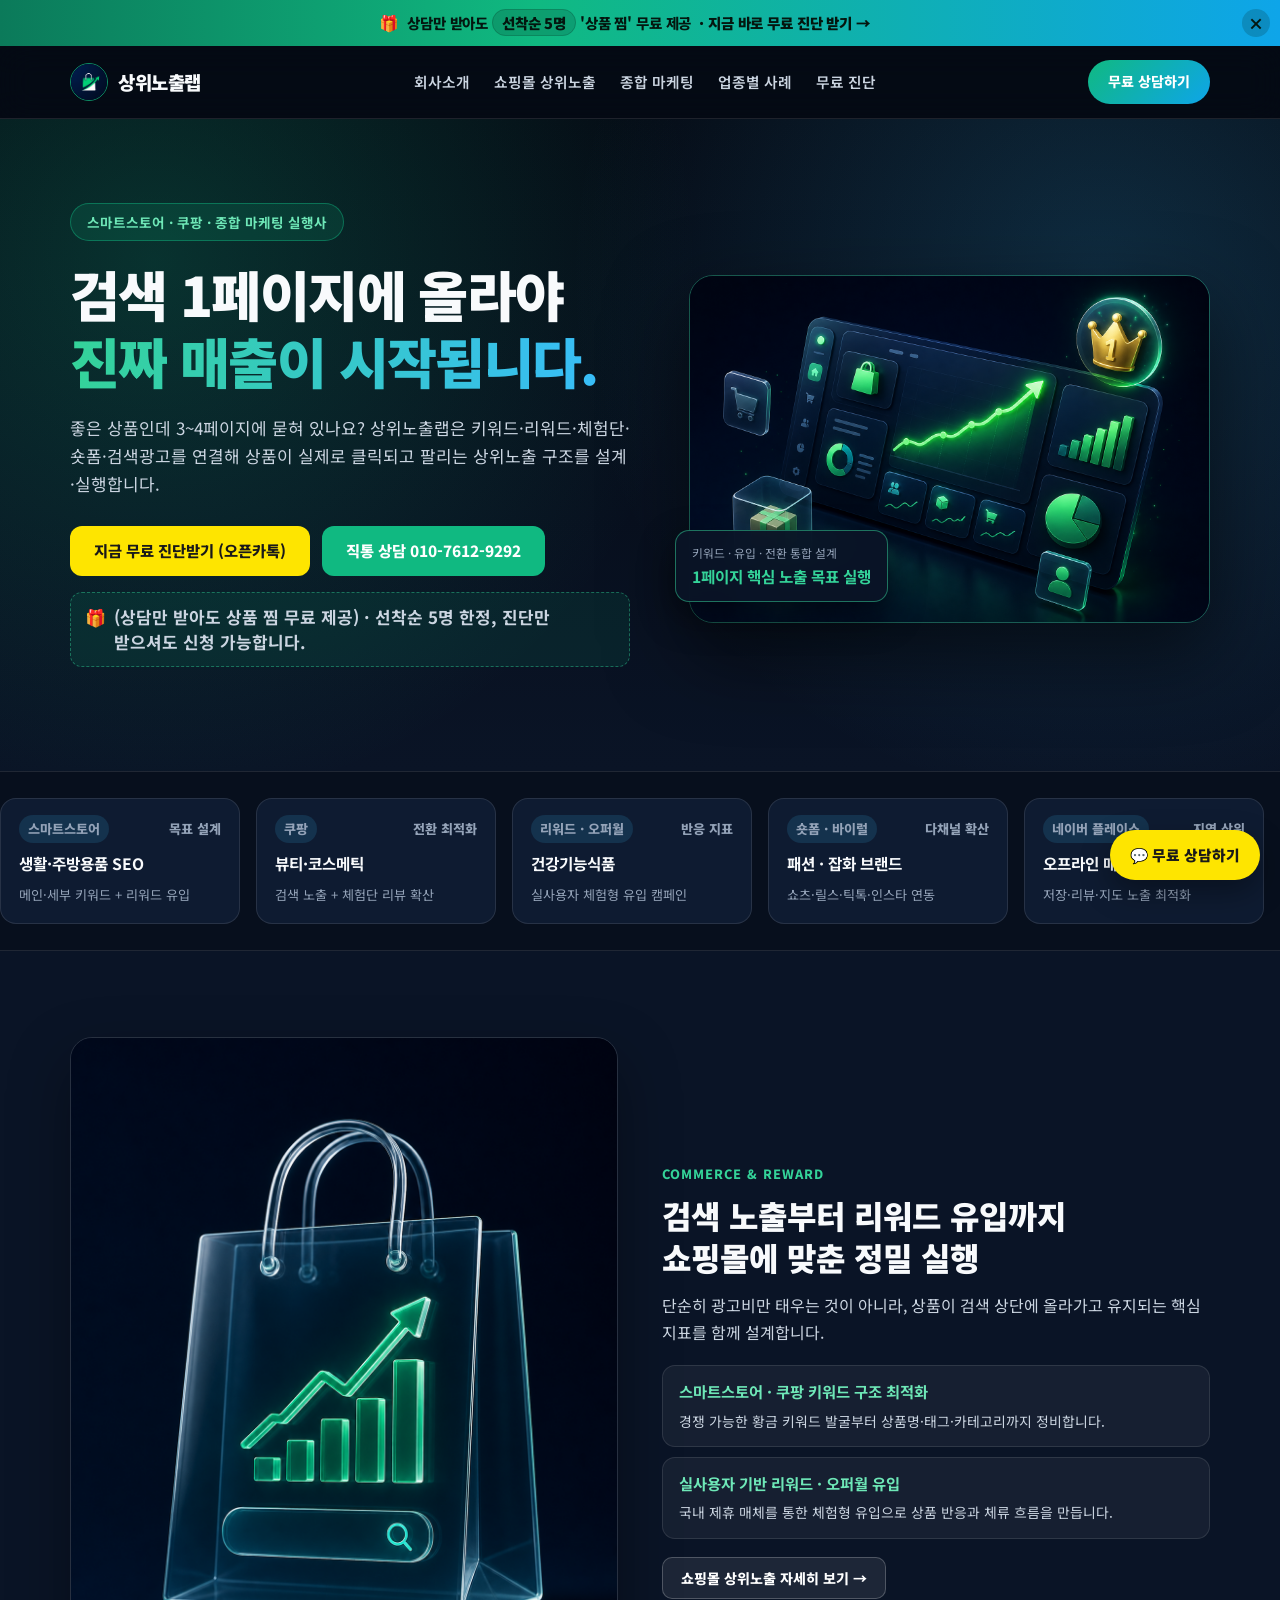
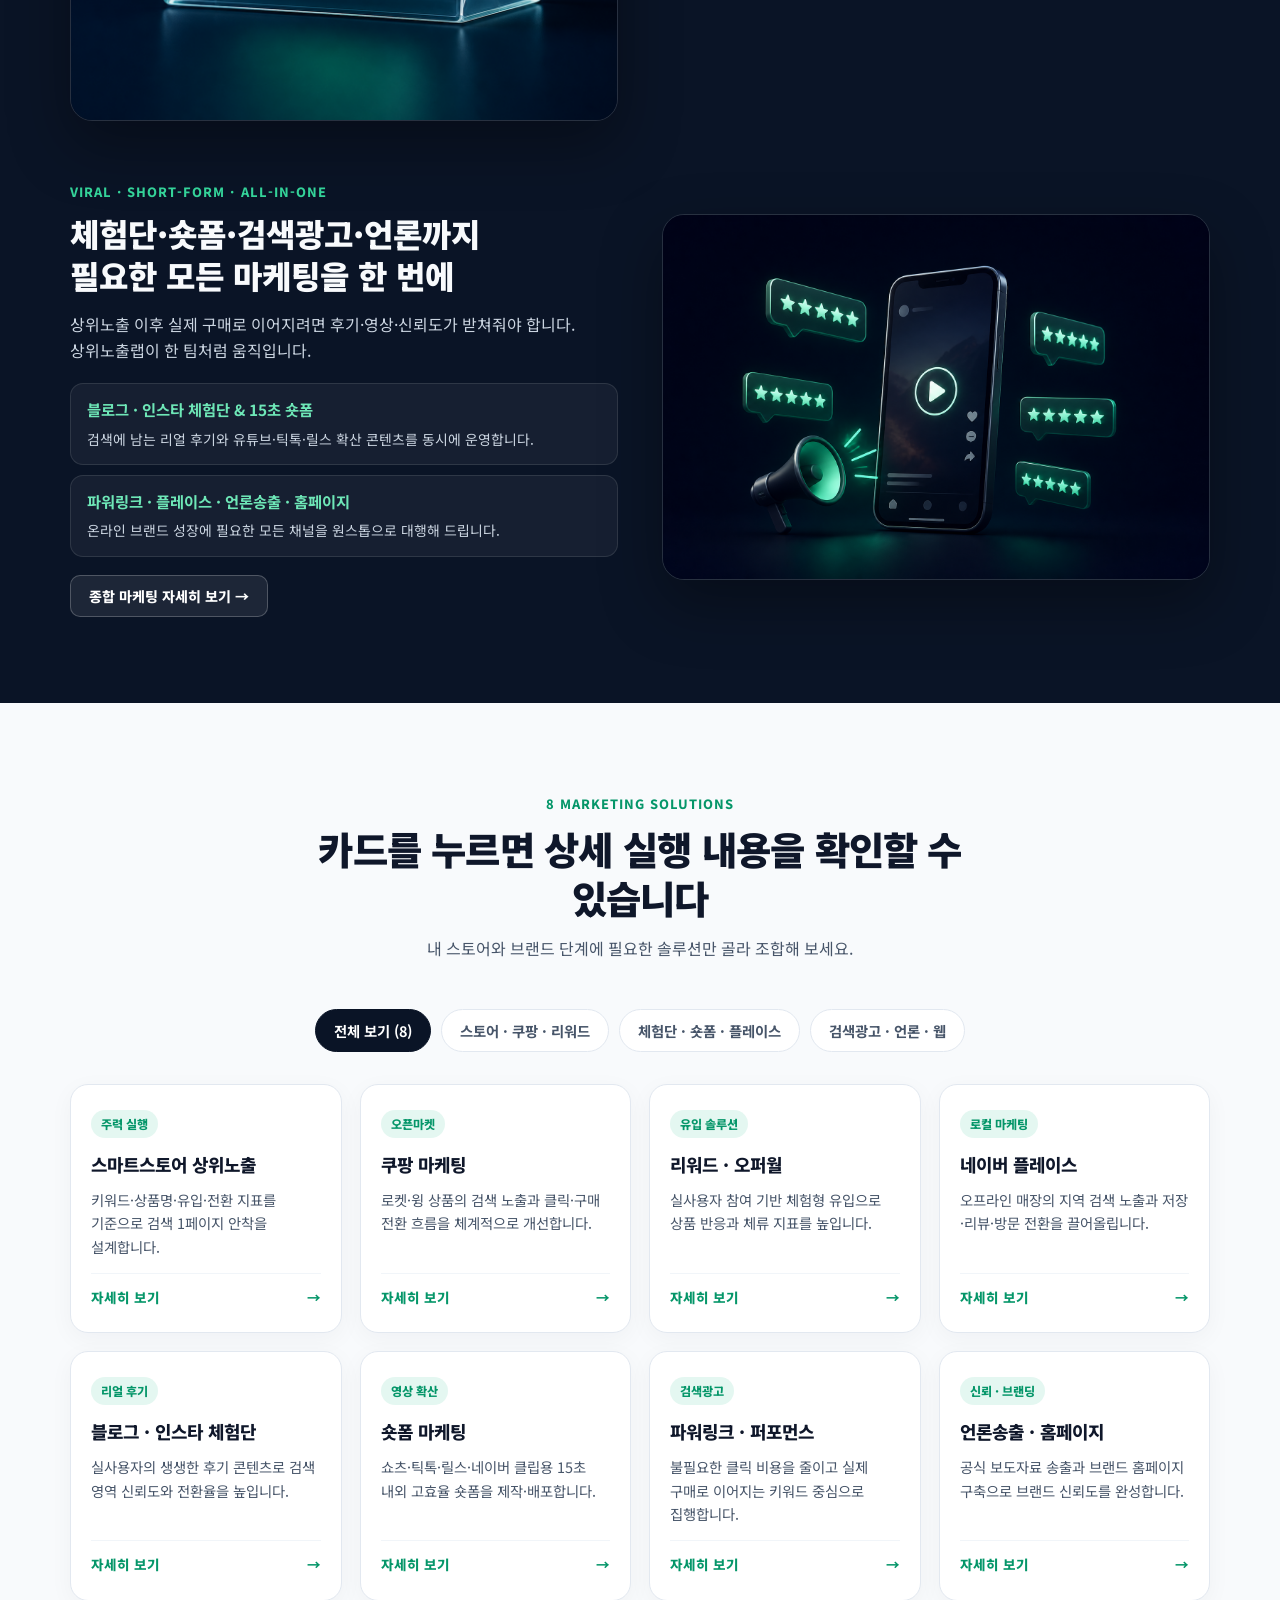
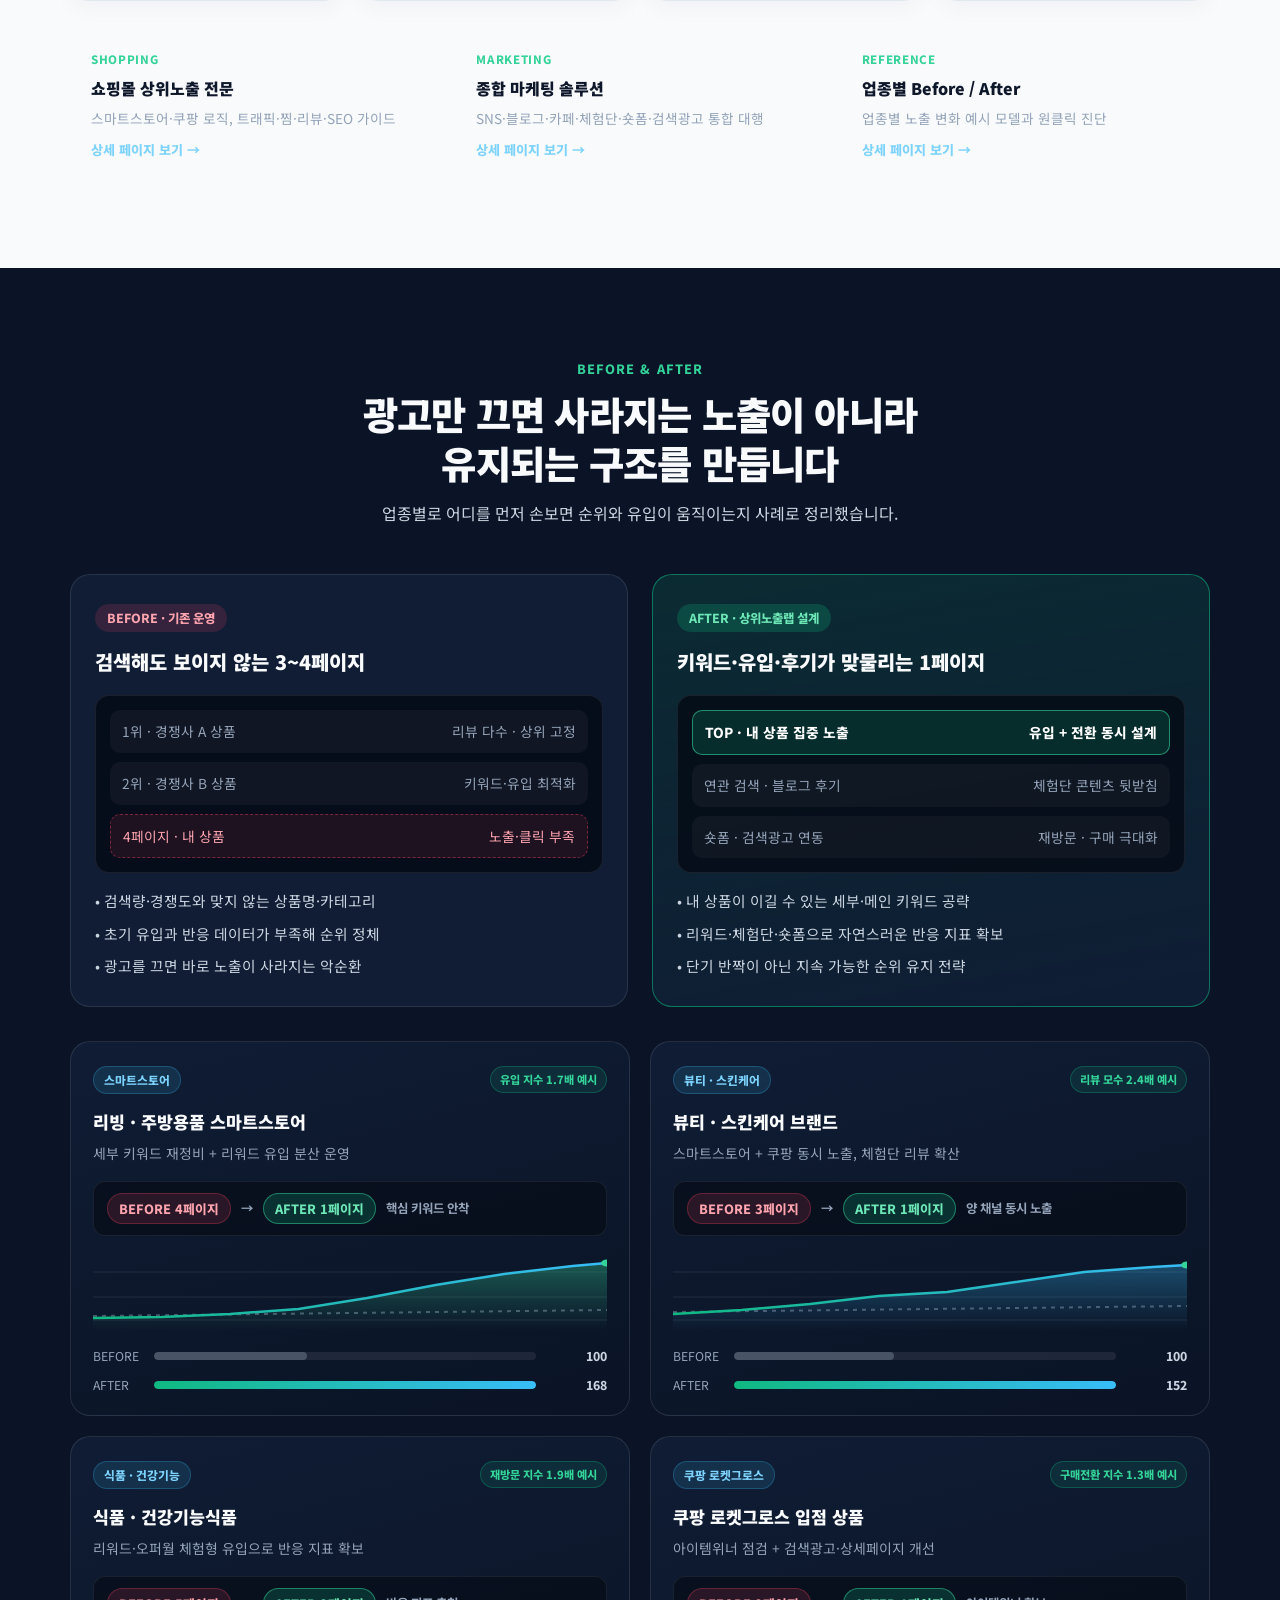
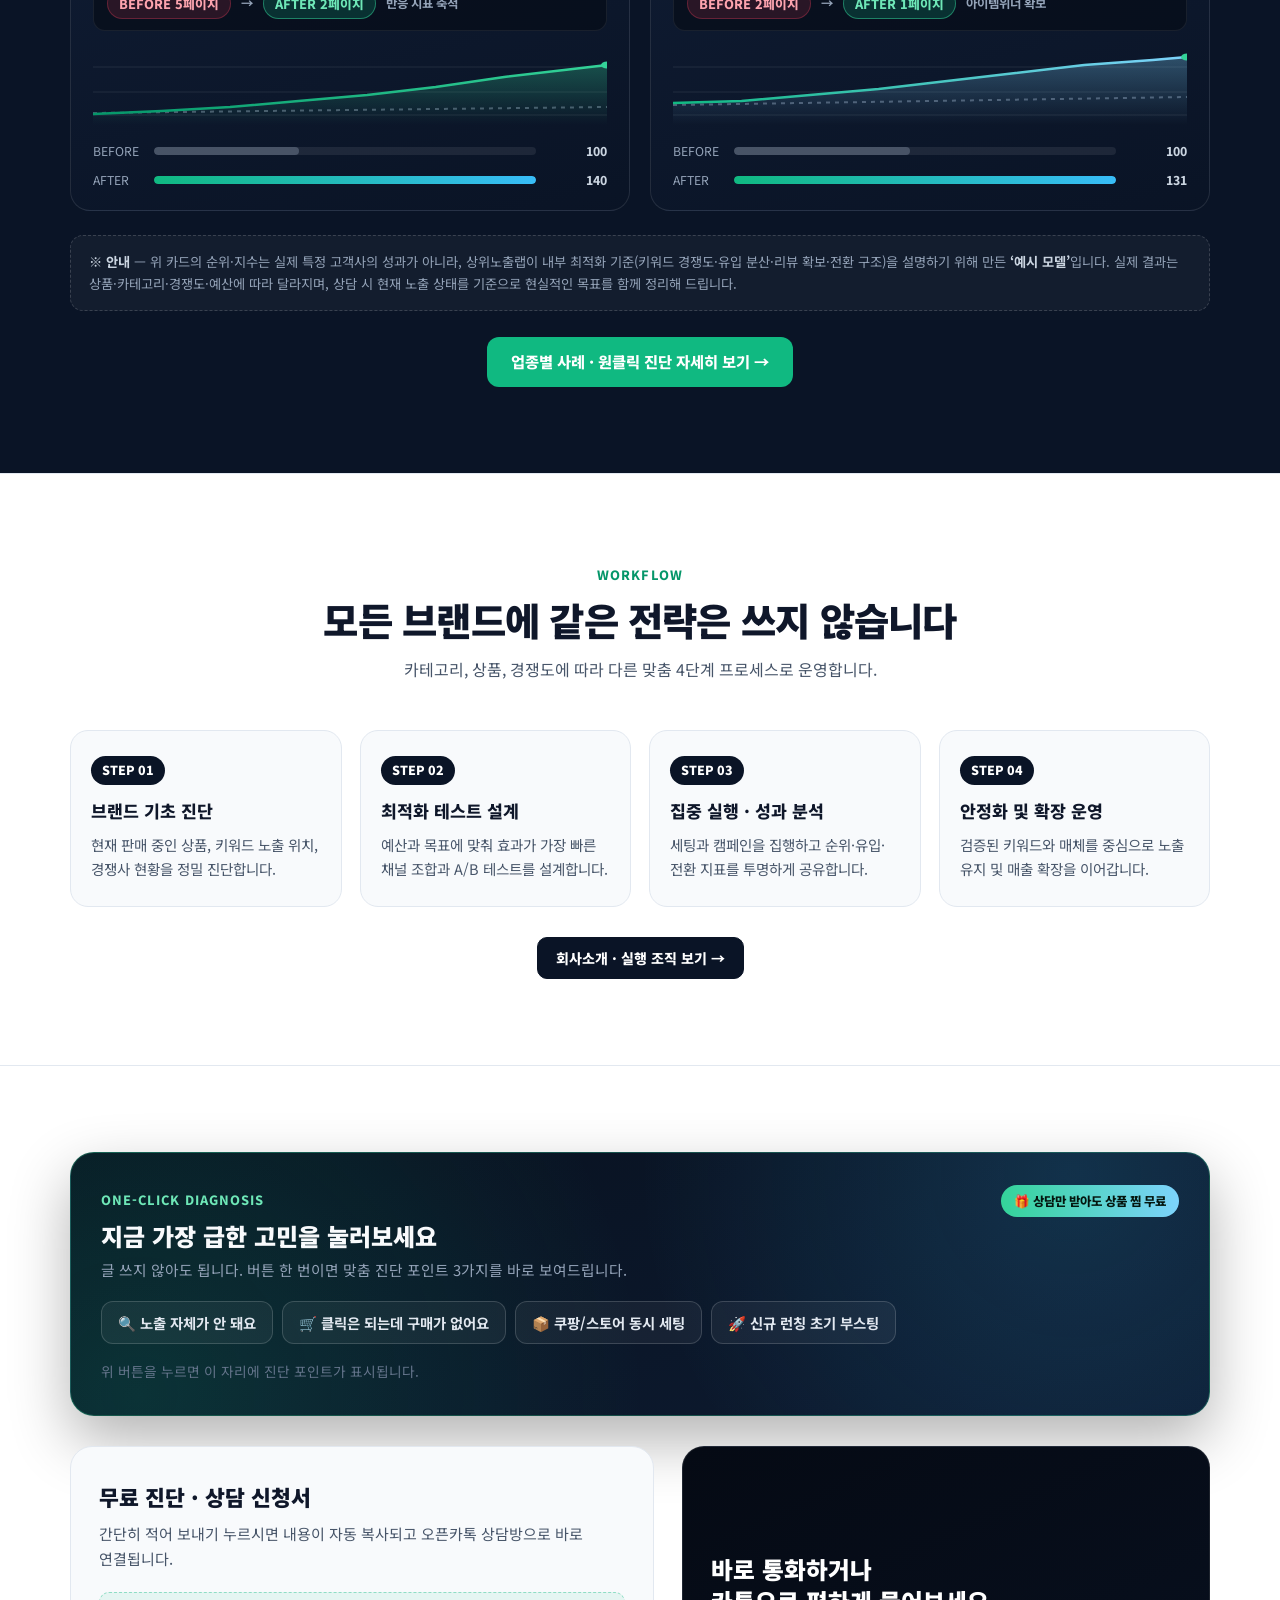
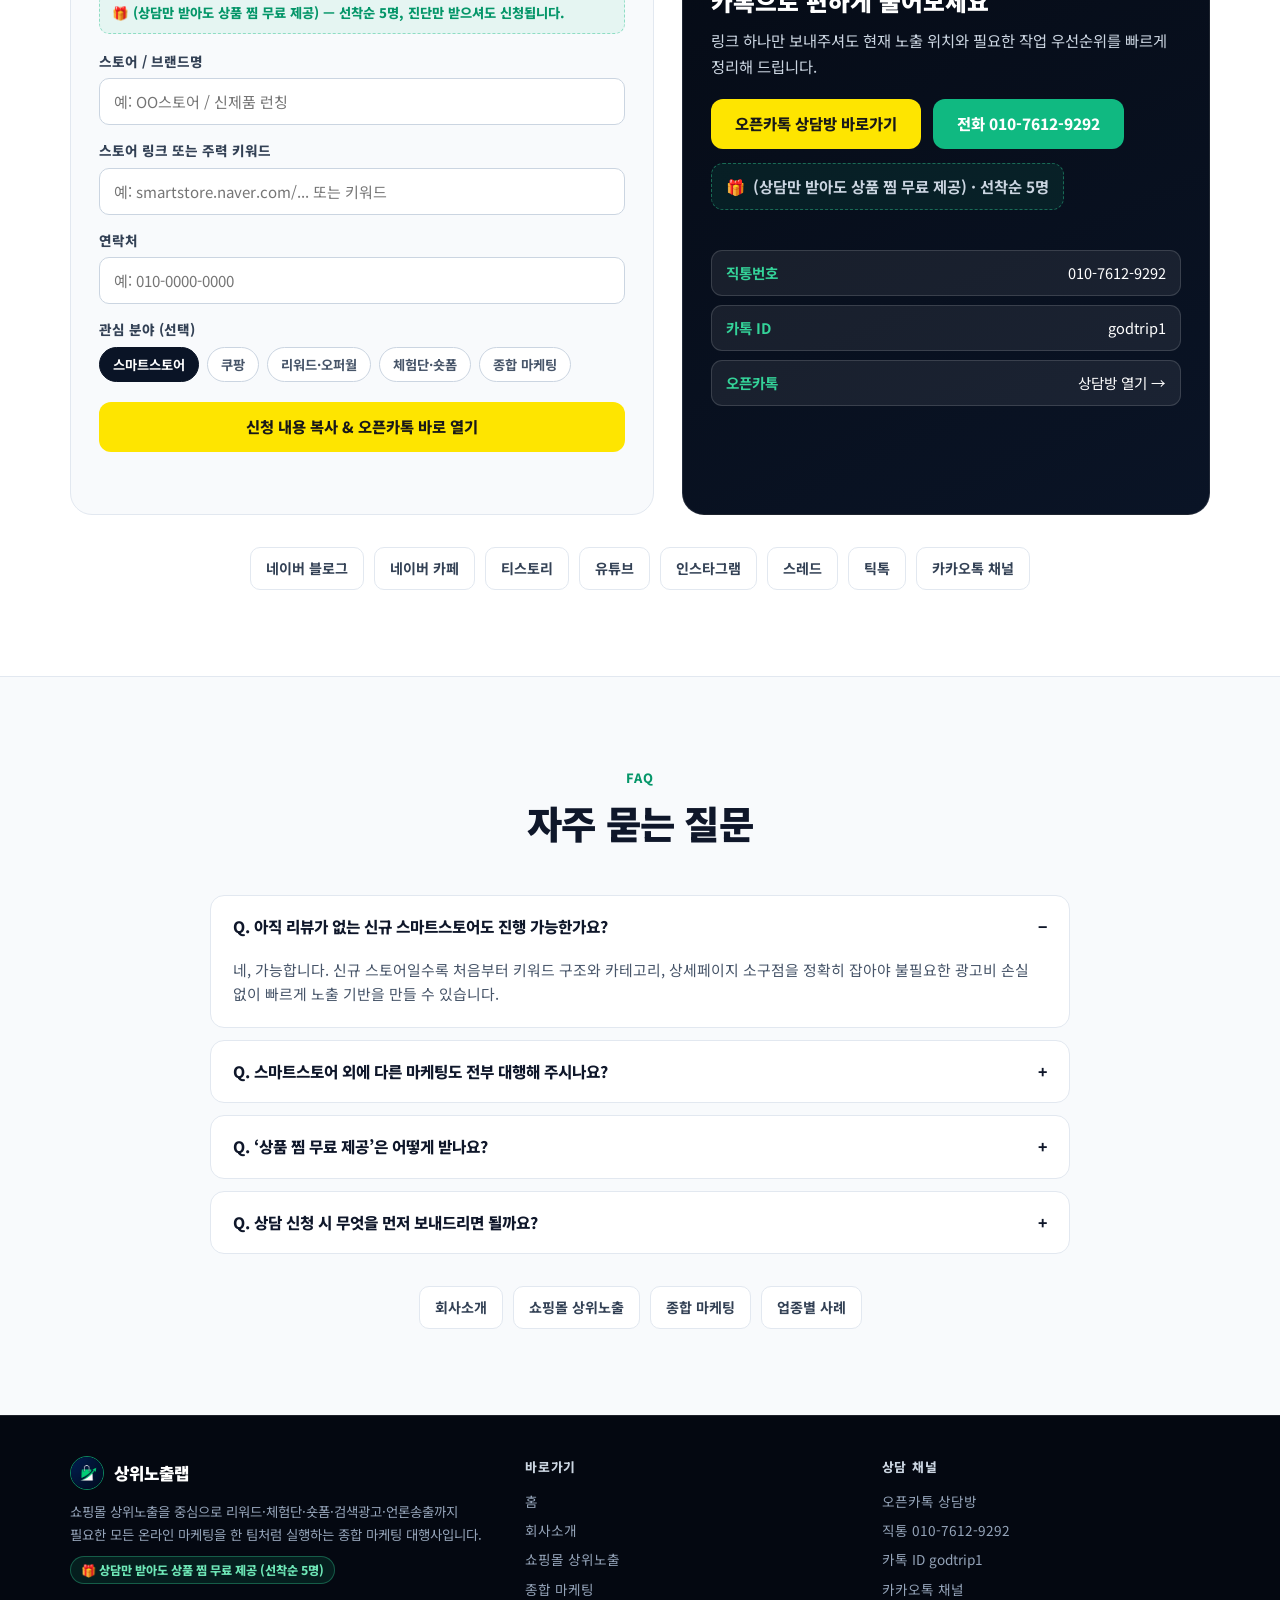
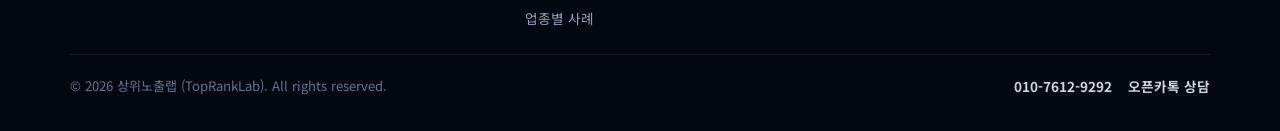
==== commit c7a43576: "style: 세부 페이지 비주얼 비율 정리 및 CSS 캐시 갱신(v2)" ====
--- a/index.html
+++ b/index.html
@@ -17,7 +17,7 @@
   <link rel="preconnect" href="https://fonts.googleapis.com" />
   <link rel="preconnect" href="https://fonts.gstatic.com" crossorigin />
   <link href="https://fonts.googleapis.com/css2?family=Noto+Sans+KR:wght@400;500;600;700;800;900&display=swap" rel="stylesheet" />
-  <link rel="stylesheet" href="styles.css" />
+  <link rel="stylesheet" href="styles.css?v=2" />
   <script src="app.js" defer></script>
 </head>
 <body>
--- a/styles.css
+++ b/styles.css
@@ -1123,7 +1123,7 @@
   border: 1px solid rgba(255, 255, 255, 0.12);
   box-shadow: 0 22px 50px rgba(0, 0, 0, 0.3);
 }
-.split-visual img { width: 100%; height: auto; }
+.split-visual img { width: 100%; height: auto; aspect-ratio: 16 / 10; object-fit: cover; }
 .split-text h2 { font-size: clamp(1.4rem, 3vw, 1.9rem); font-weight: 900; line-height: 1.32; margin-bottom: 12px; }
 .split-text p { color: #cbd5e1; margin-bottom: 16px; }
 .light-sec .split-text p, .white-sec .split-text p { color: var(--text-muted); }
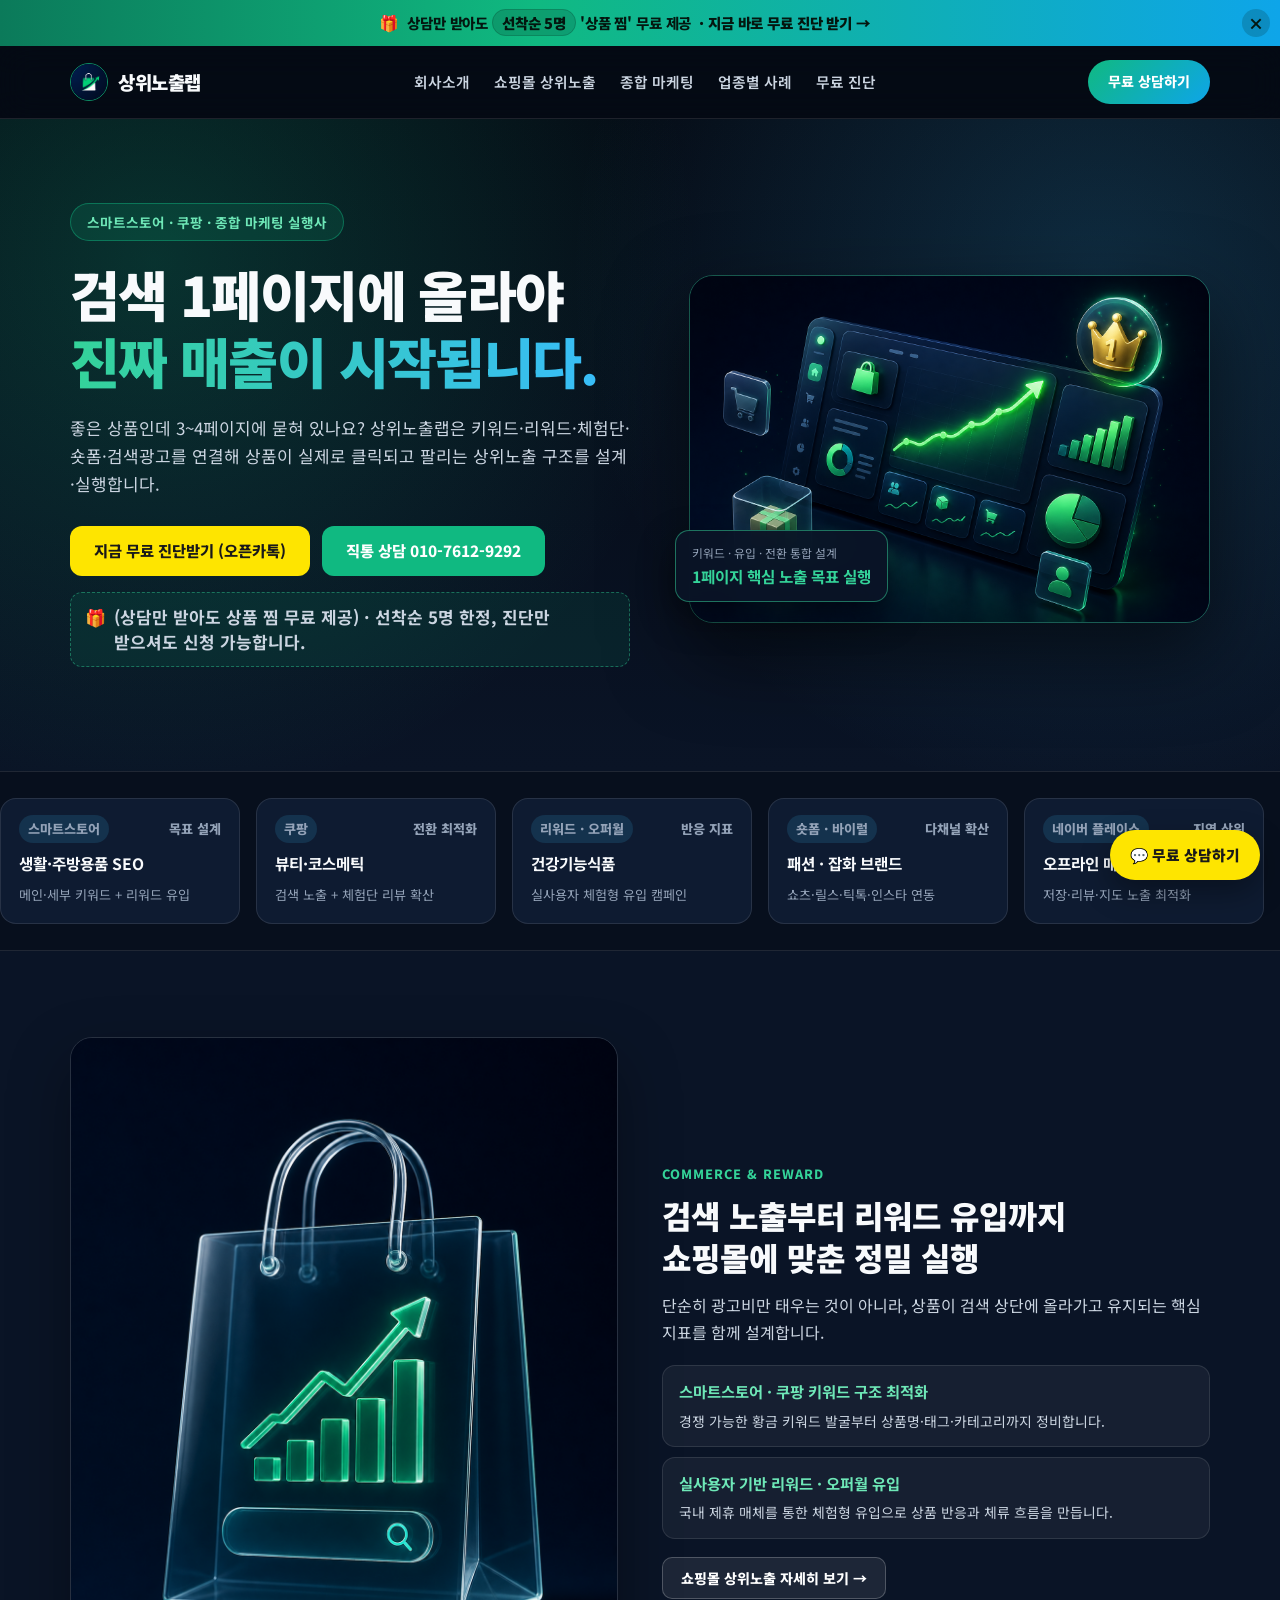
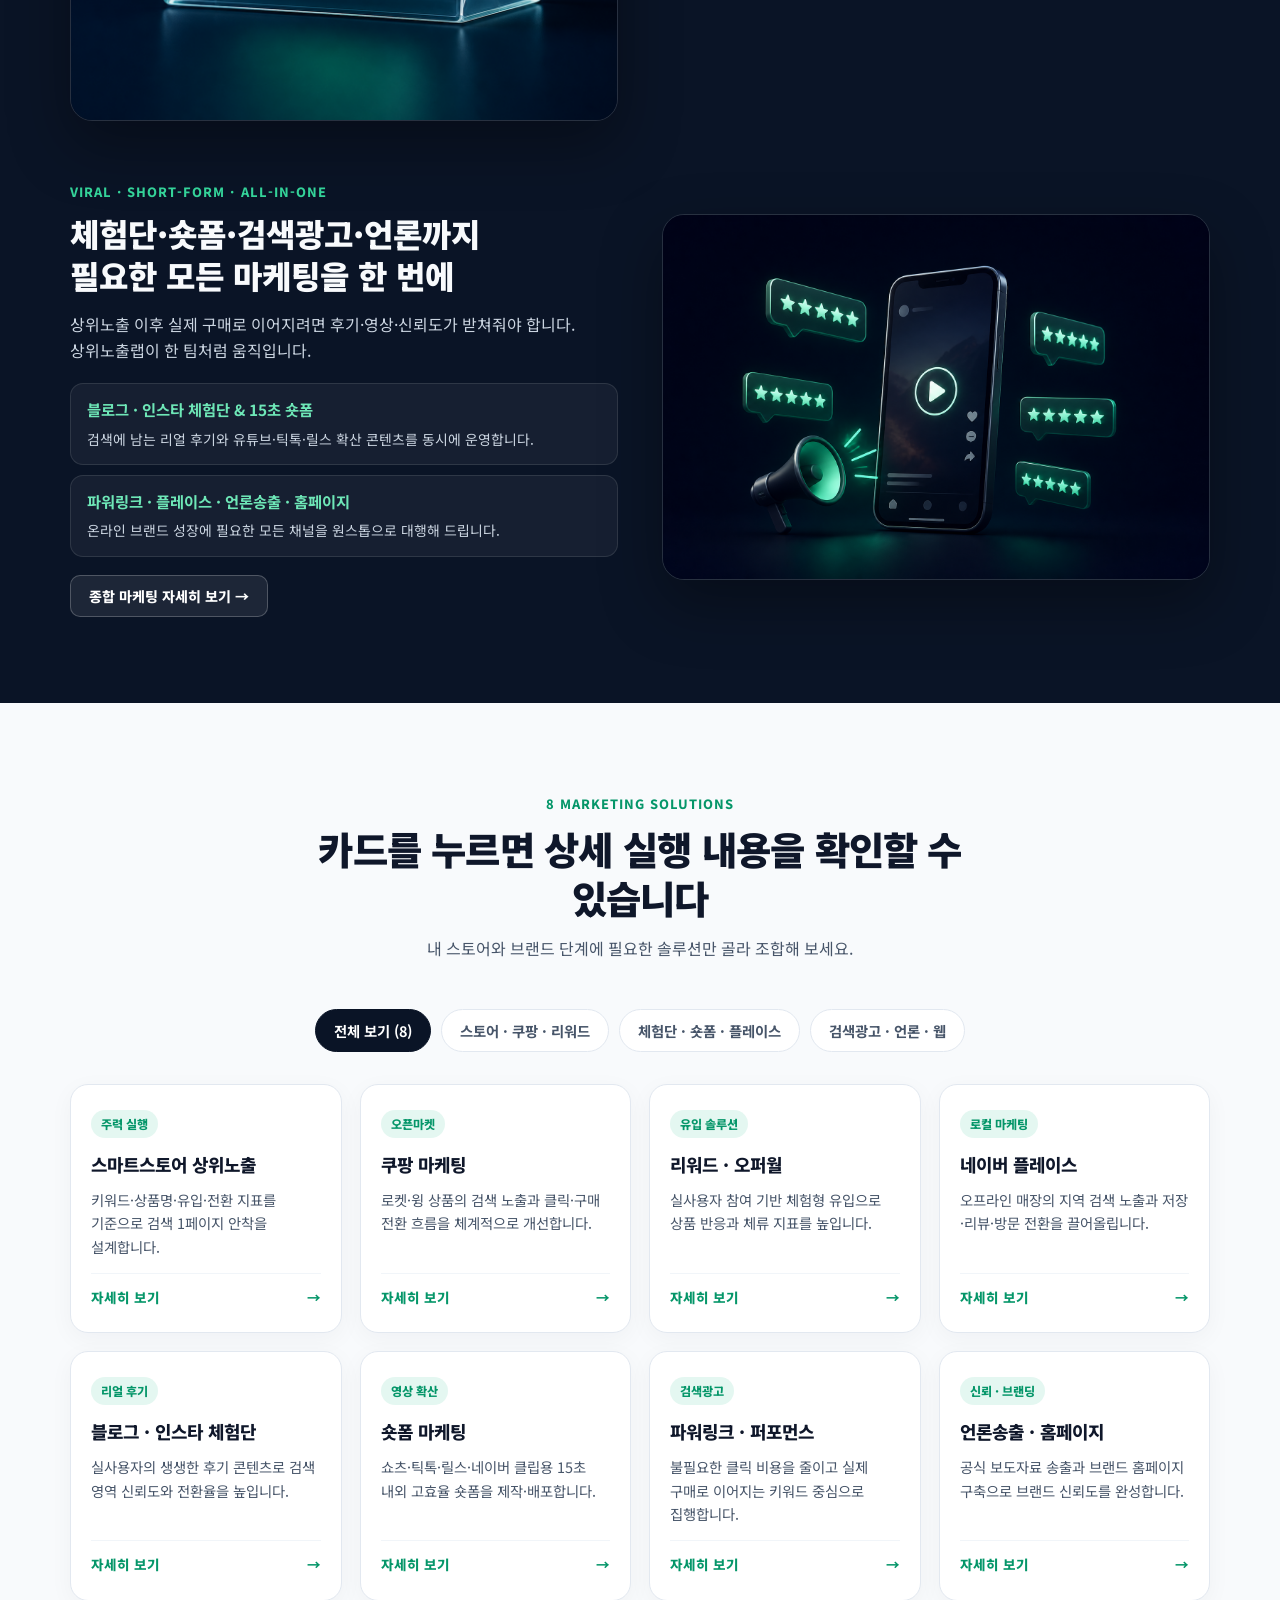
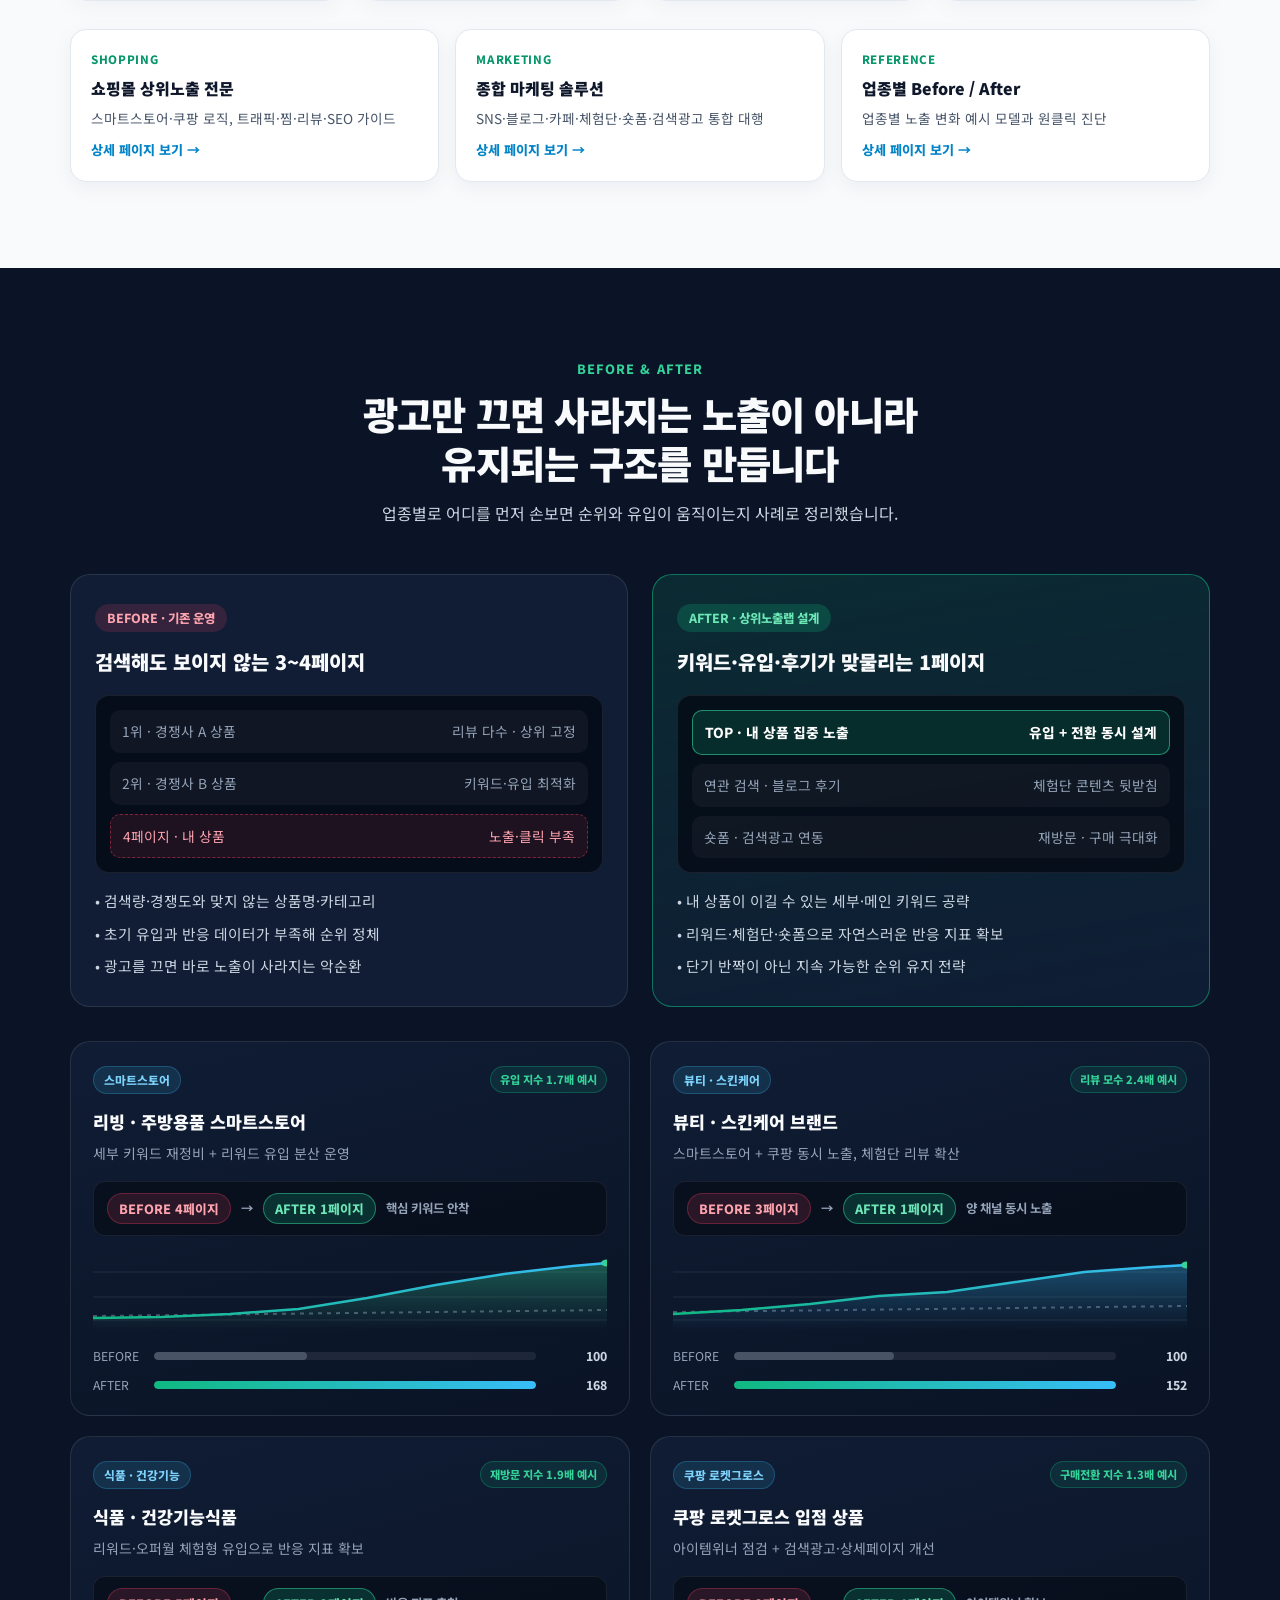
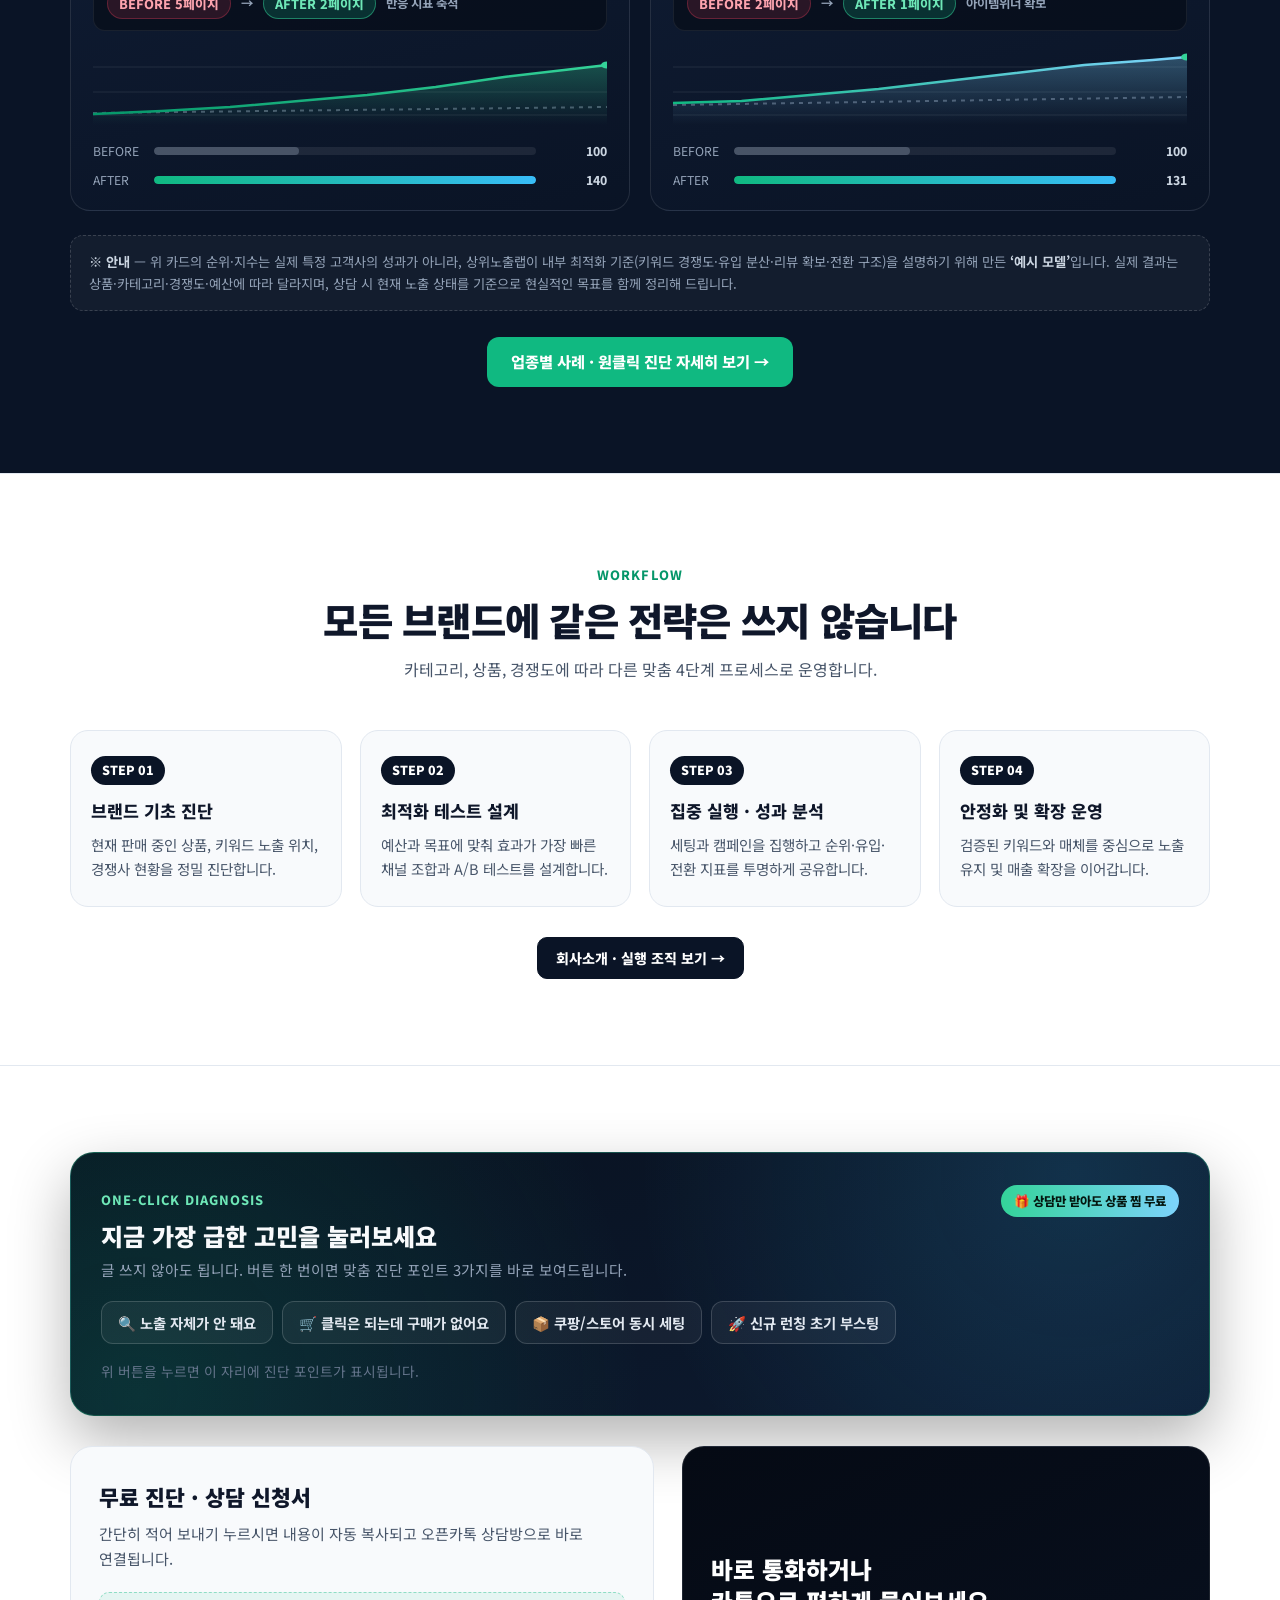
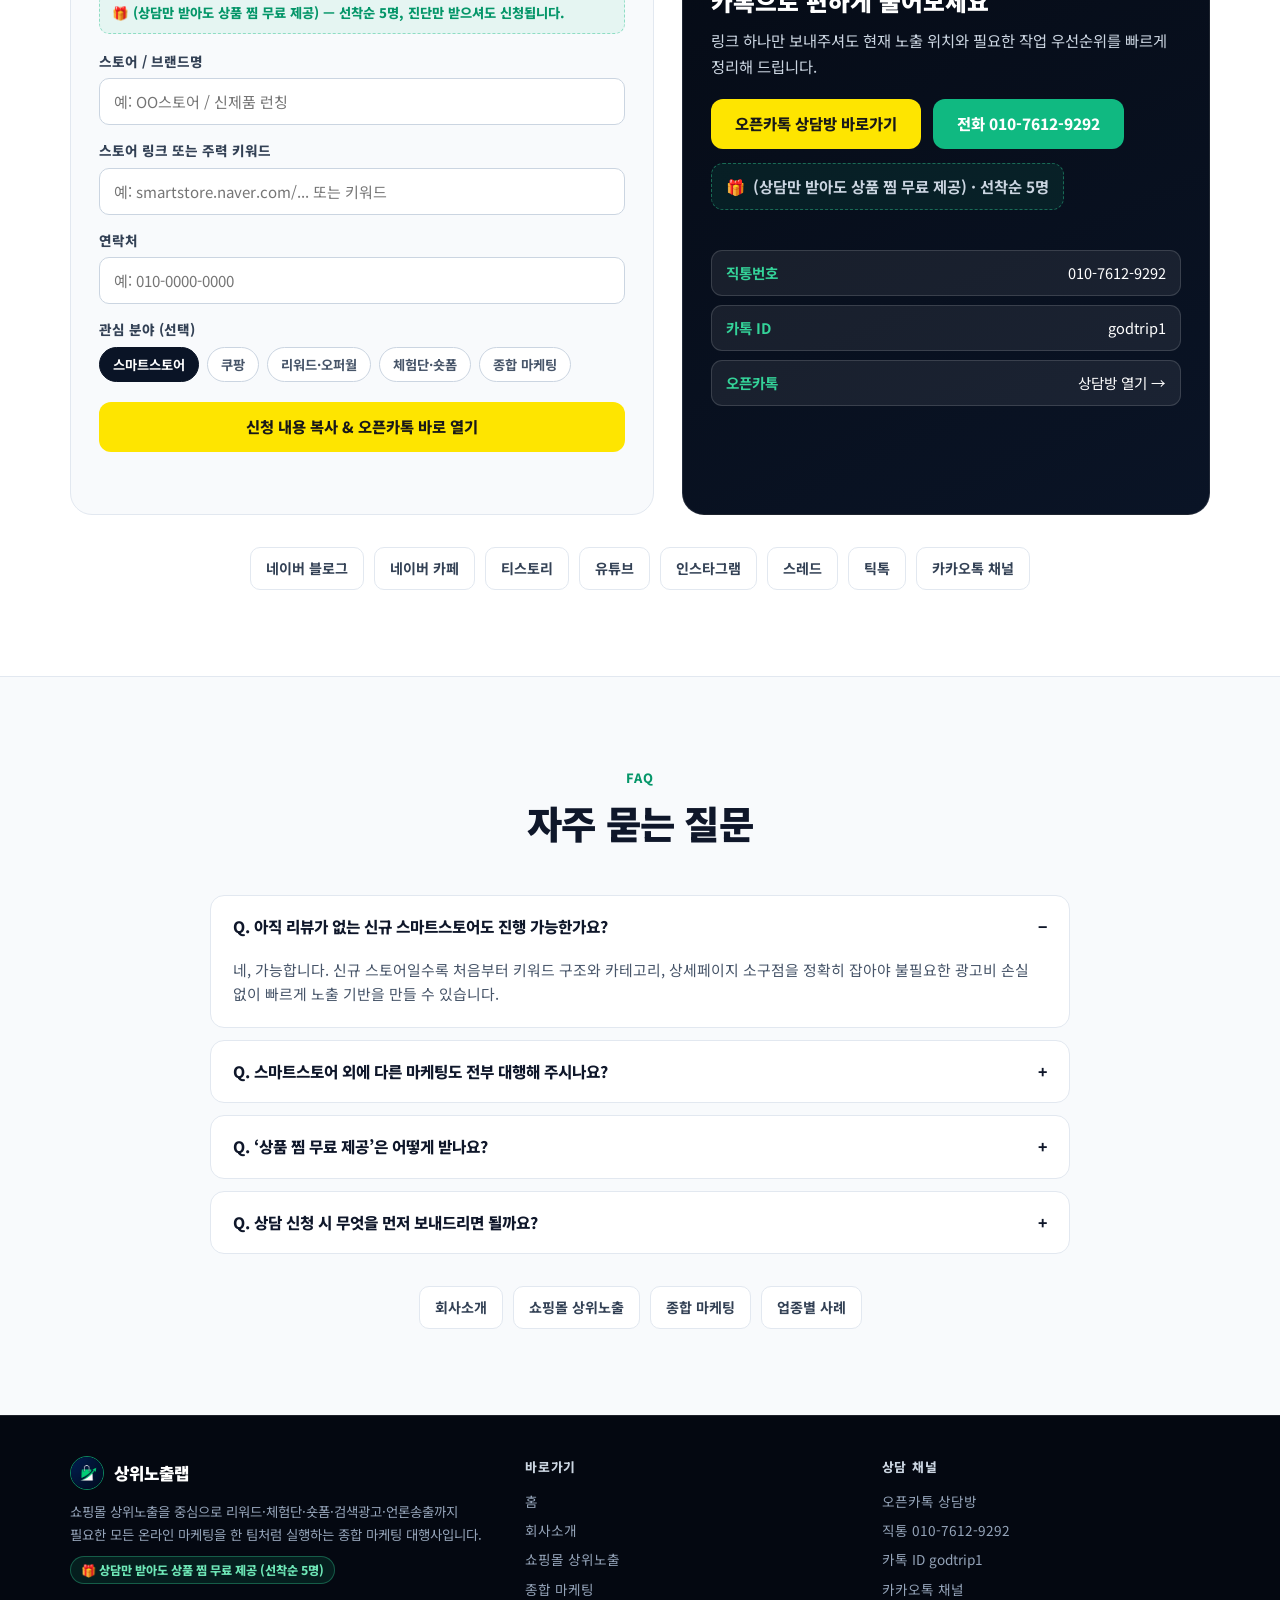
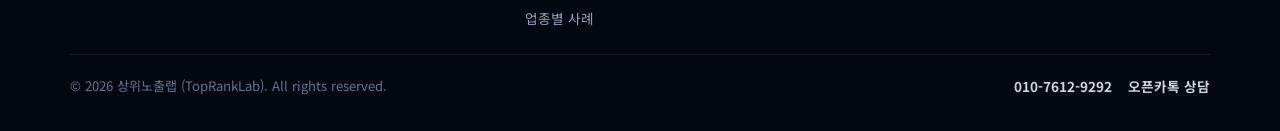
==== commit e7080592: "style: 밝은 섹션 링크 카드 대비 개선 및 CSS v3 반영" ====
--- a/index.html
+++ b/index.html
@@ -17,7 +17,7 @@
   <link rel="preconnect" href="https://fonts.googleapis.com" />
   <link rel="preconnect" href="https://fonts.gstatic.com" crossorigin />
   <link href="https://fonts.googleapis.com/css2?family=Noto+Sans+KR:wght@400;500;600;700;800;900&display=swap" rel="stylesheet" />
-  <link rel="stylesheet" href="styles.css?v=2" />
+  <link rel="stylesheet" href="styles.css?v=3" />
   <script src="app.js" defer></script>
 </head>
 <body>
--- a/styles.css
+++ b/styles.css
@@ -1064,6 +1064,21 @@
 .next-link strong { font-size: 1rem; font-weight: 900; }
 .next-link span { font-size: 0.85rem; color: #94a3b8; }
 .next-link .go { font-size: 0.82rem; font-weight: 800; color: #7dd3fc; margin-top: 4px; }
+
+/* 밝은 섹션 위의 링크 카드 */
+.light-sec .next-link, .white-sec .next-link {
+  background: #fff;
+  border-color: var(--border-light);
+  box-shadow: 0 6px 20px rgba(15, 23, 42, 0.05);
+}
+.light-sec .next-link:hover, .white-sec .next-link:hover {
+  border-color: var(--emerald);
+  box-shadow: 0 14px 30px rgba(16, 185, 129, 0.12);
+}
+.light-sec .next-link small, .white-sec .next-link small { color: var(--emerald-dark); }
+.light-sec .next-link strong, .white-sec .next-link strong { color: var(--text-dark); }
+.light-sec .next-link span, .white-sec .next-link span { color: var(--text-muted); }
+.light-sec .next-link .go, .white-sec .next-link .go { color: #0284c7; }
 
 .note-box {
   background: rgba(255, 255, 255, 0.04);
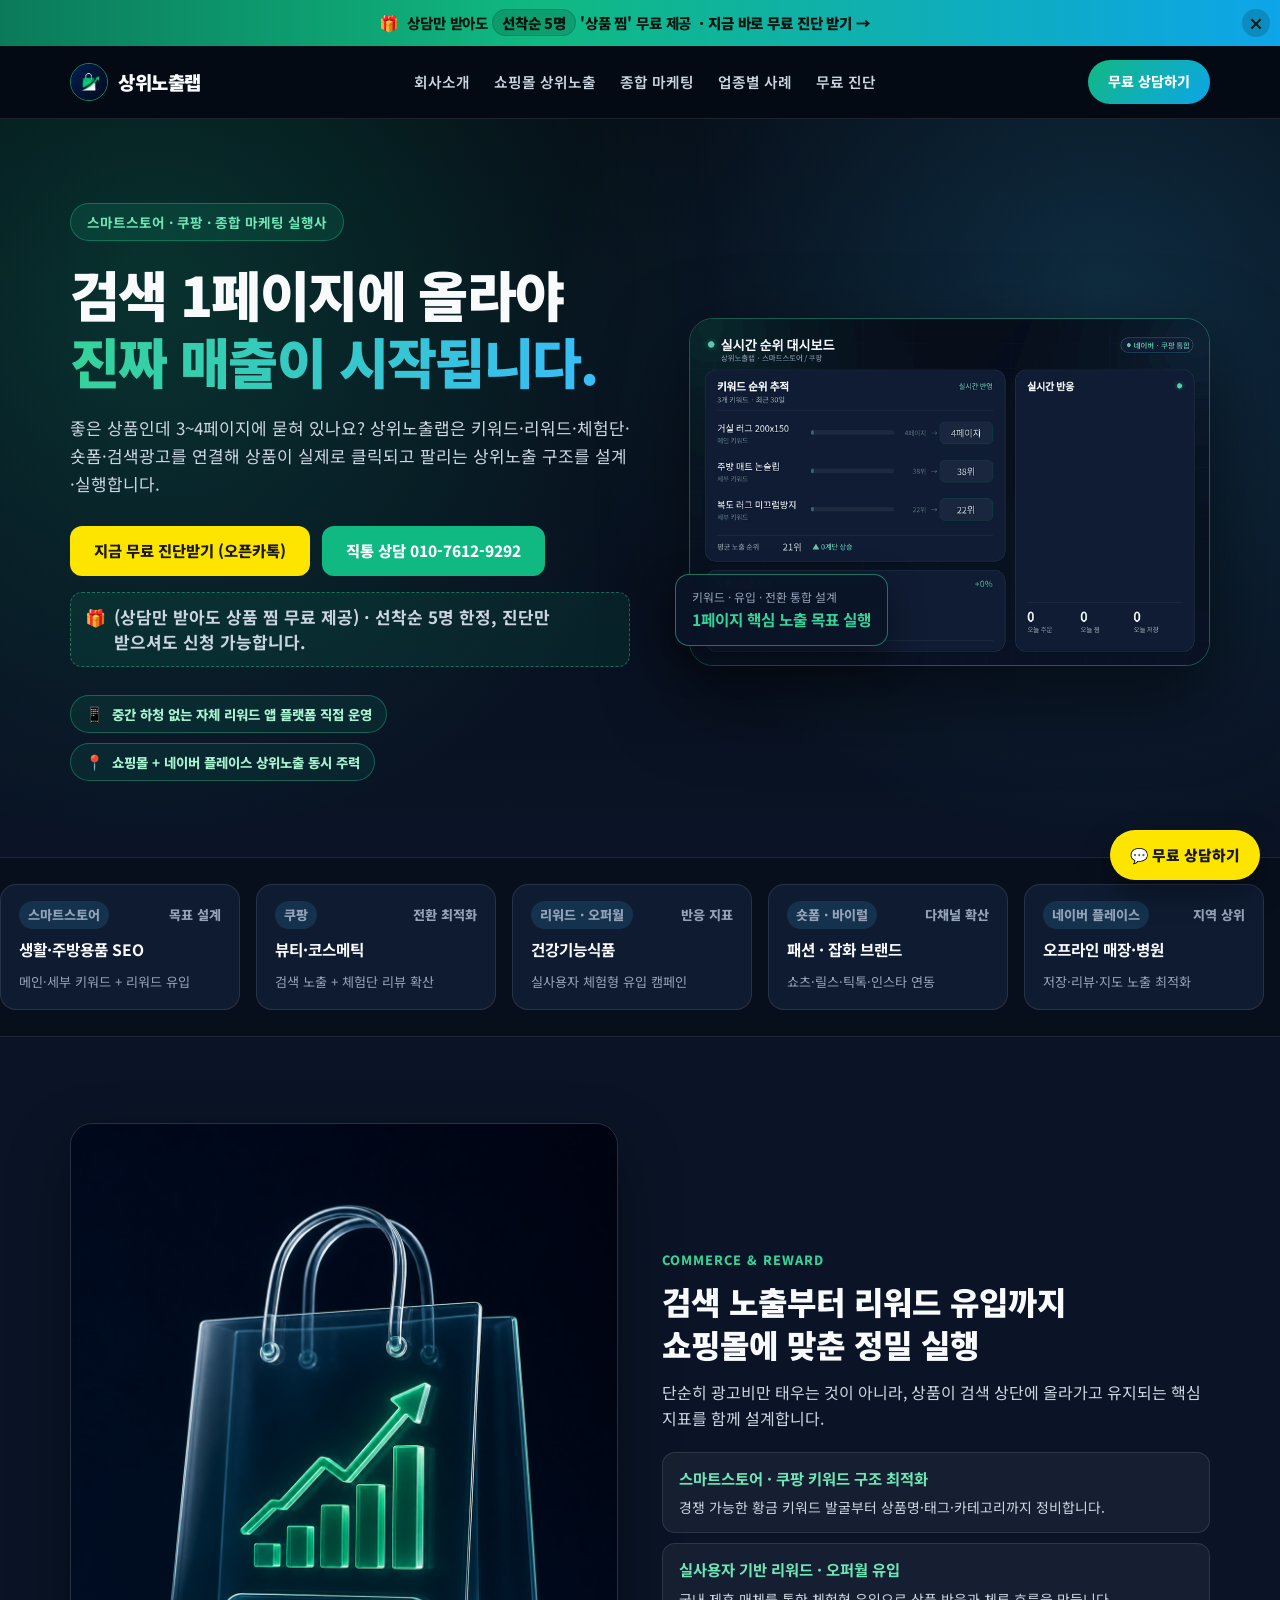
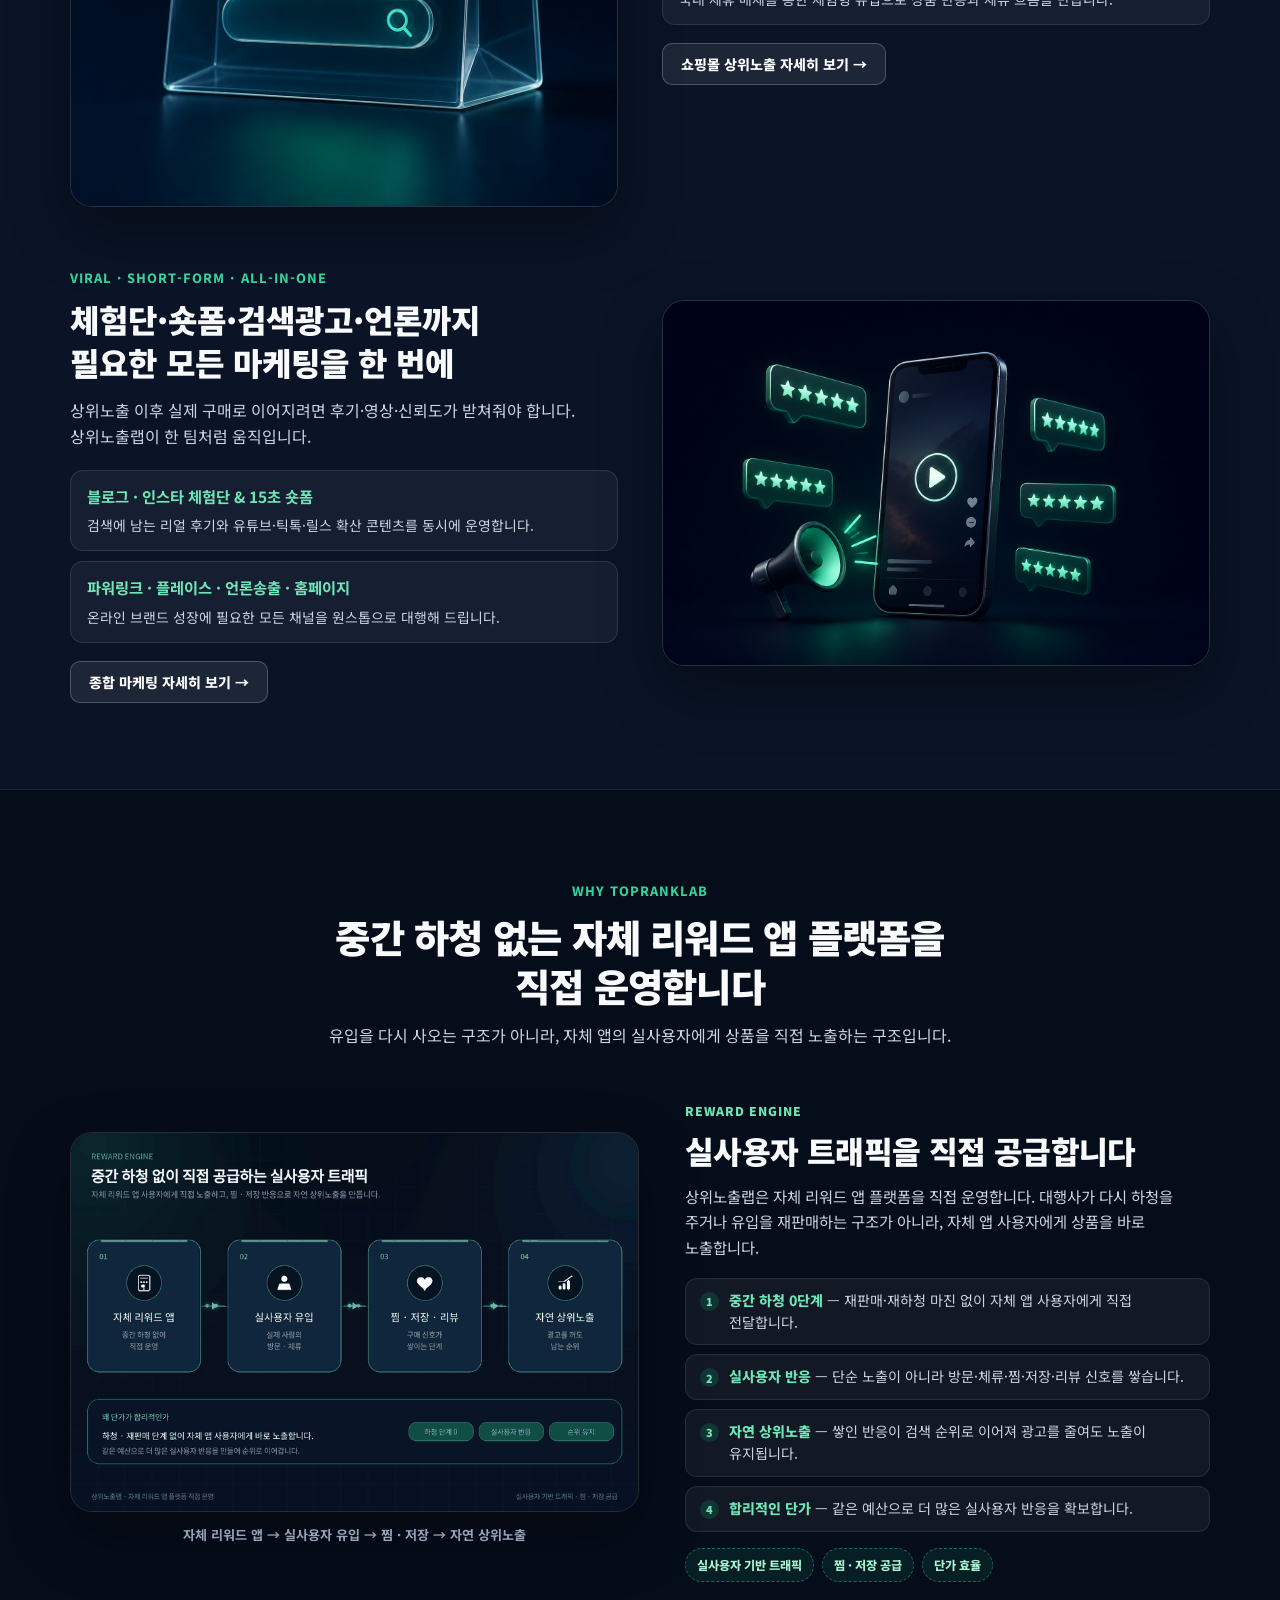
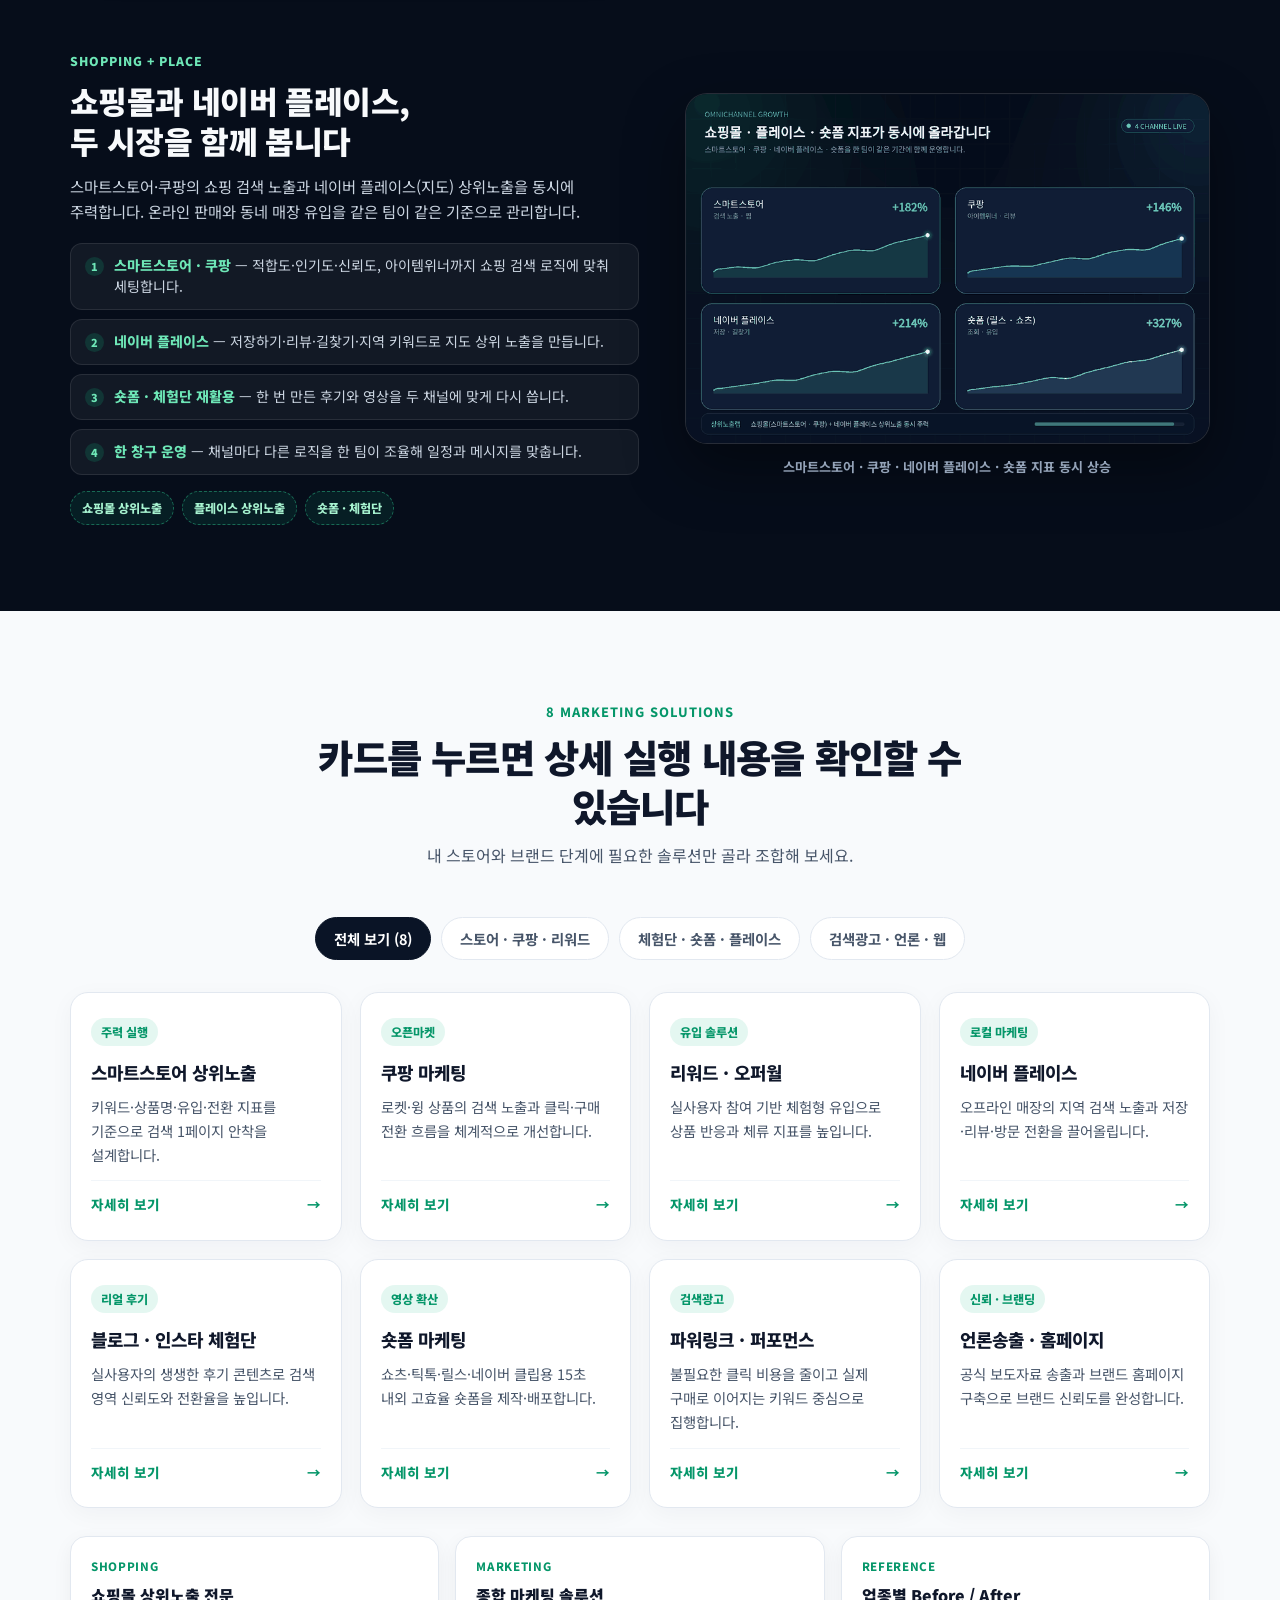
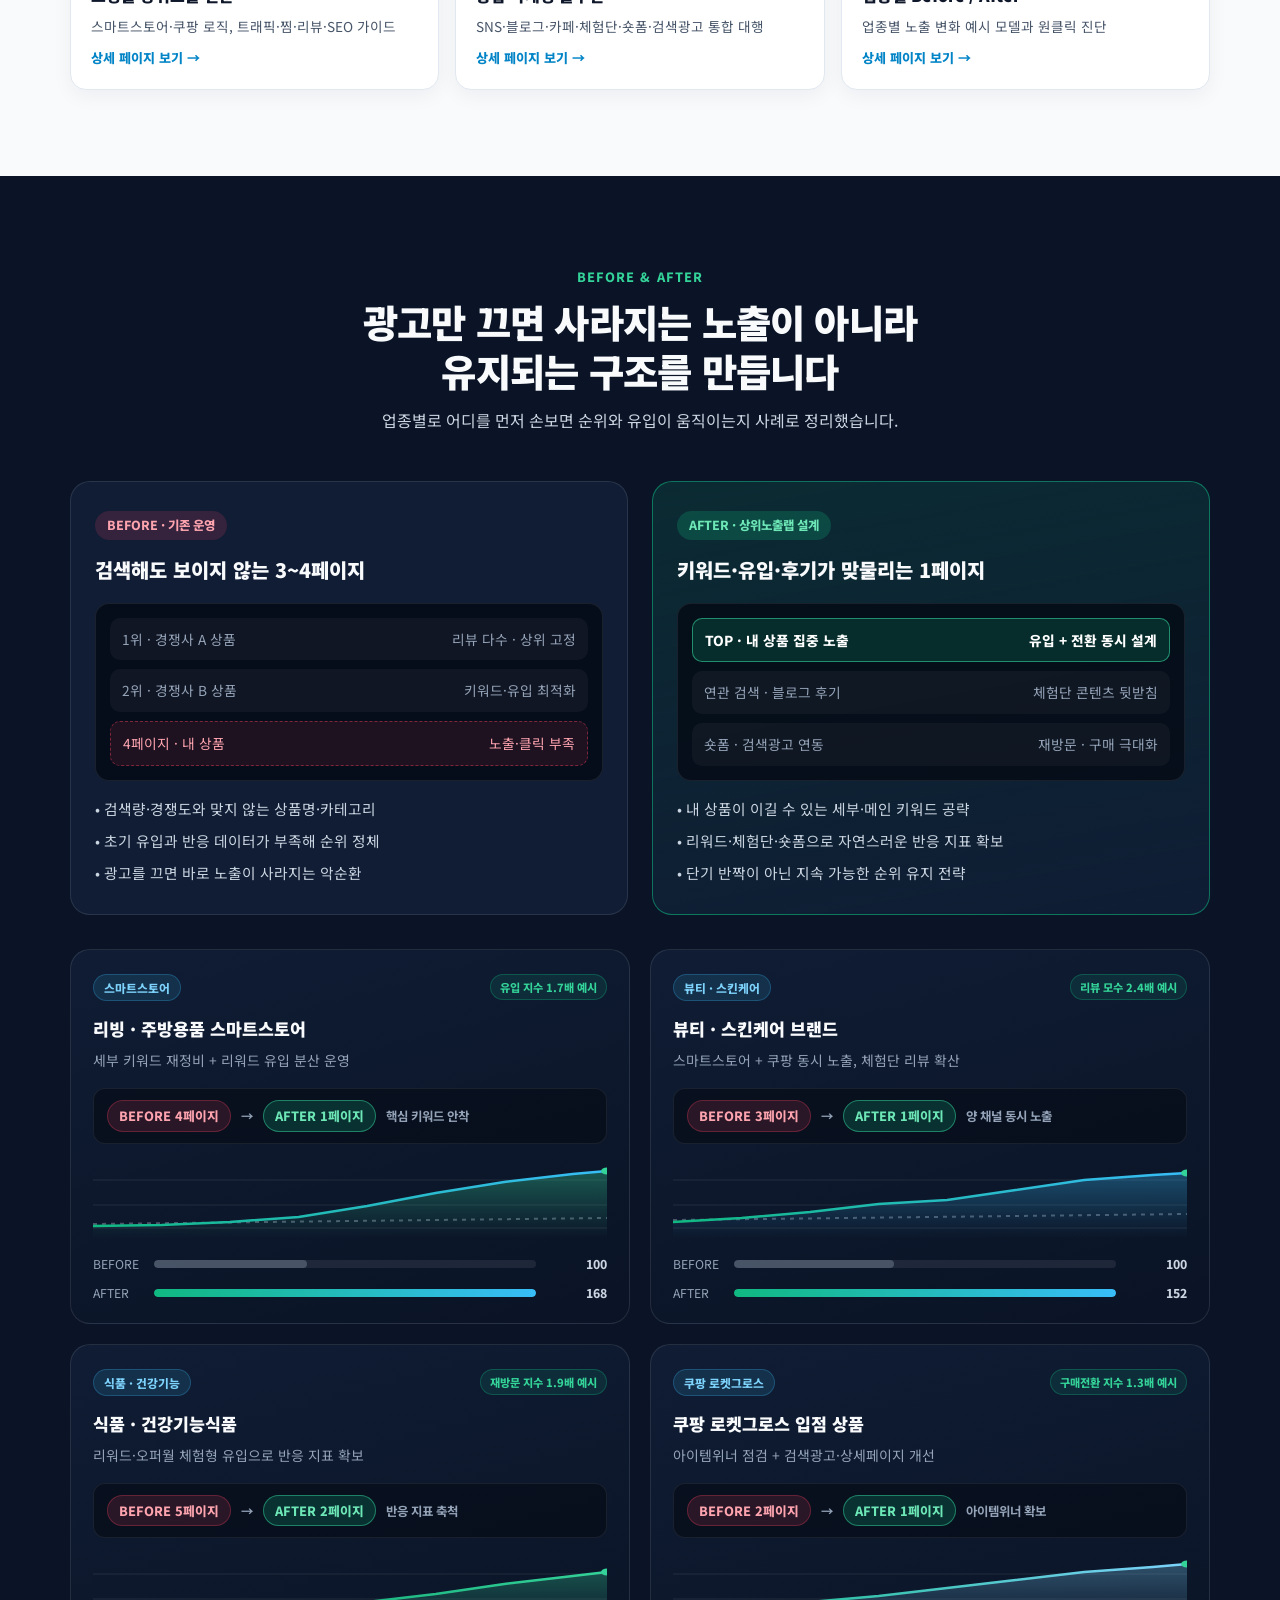
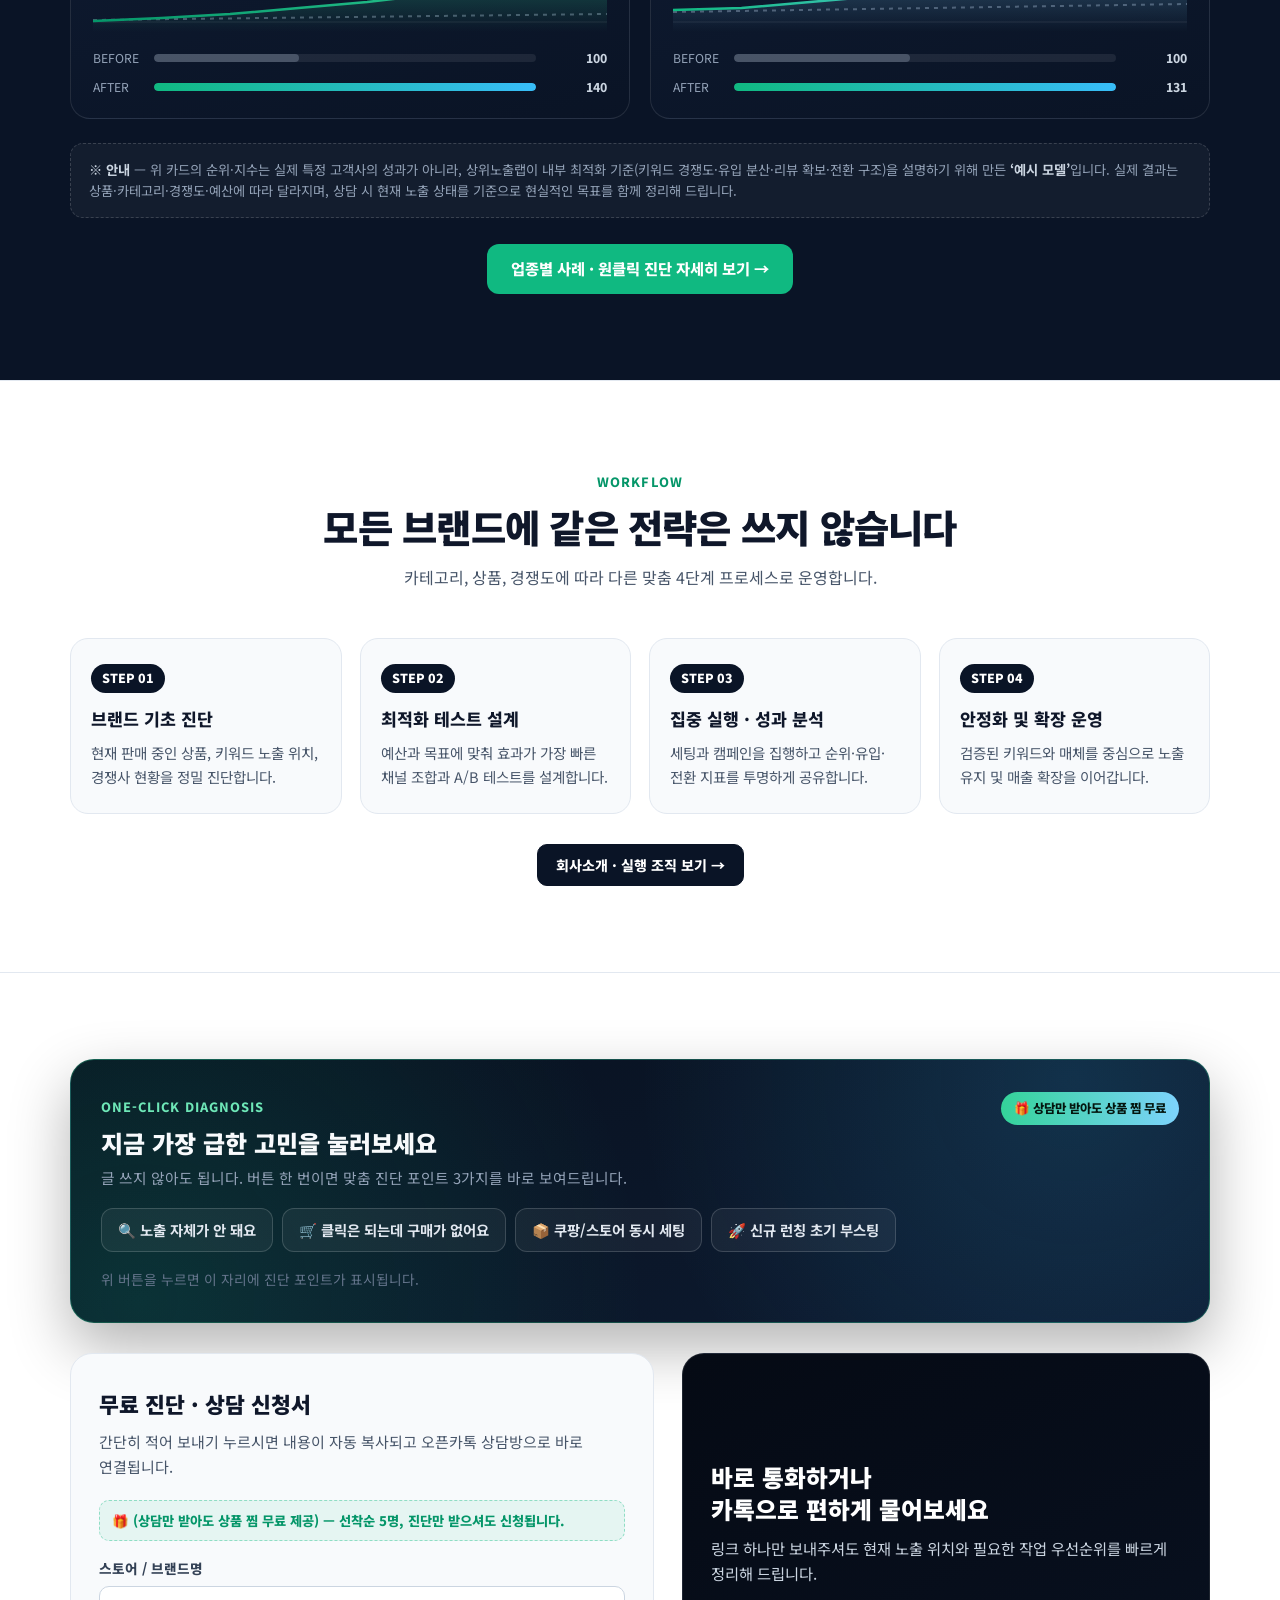
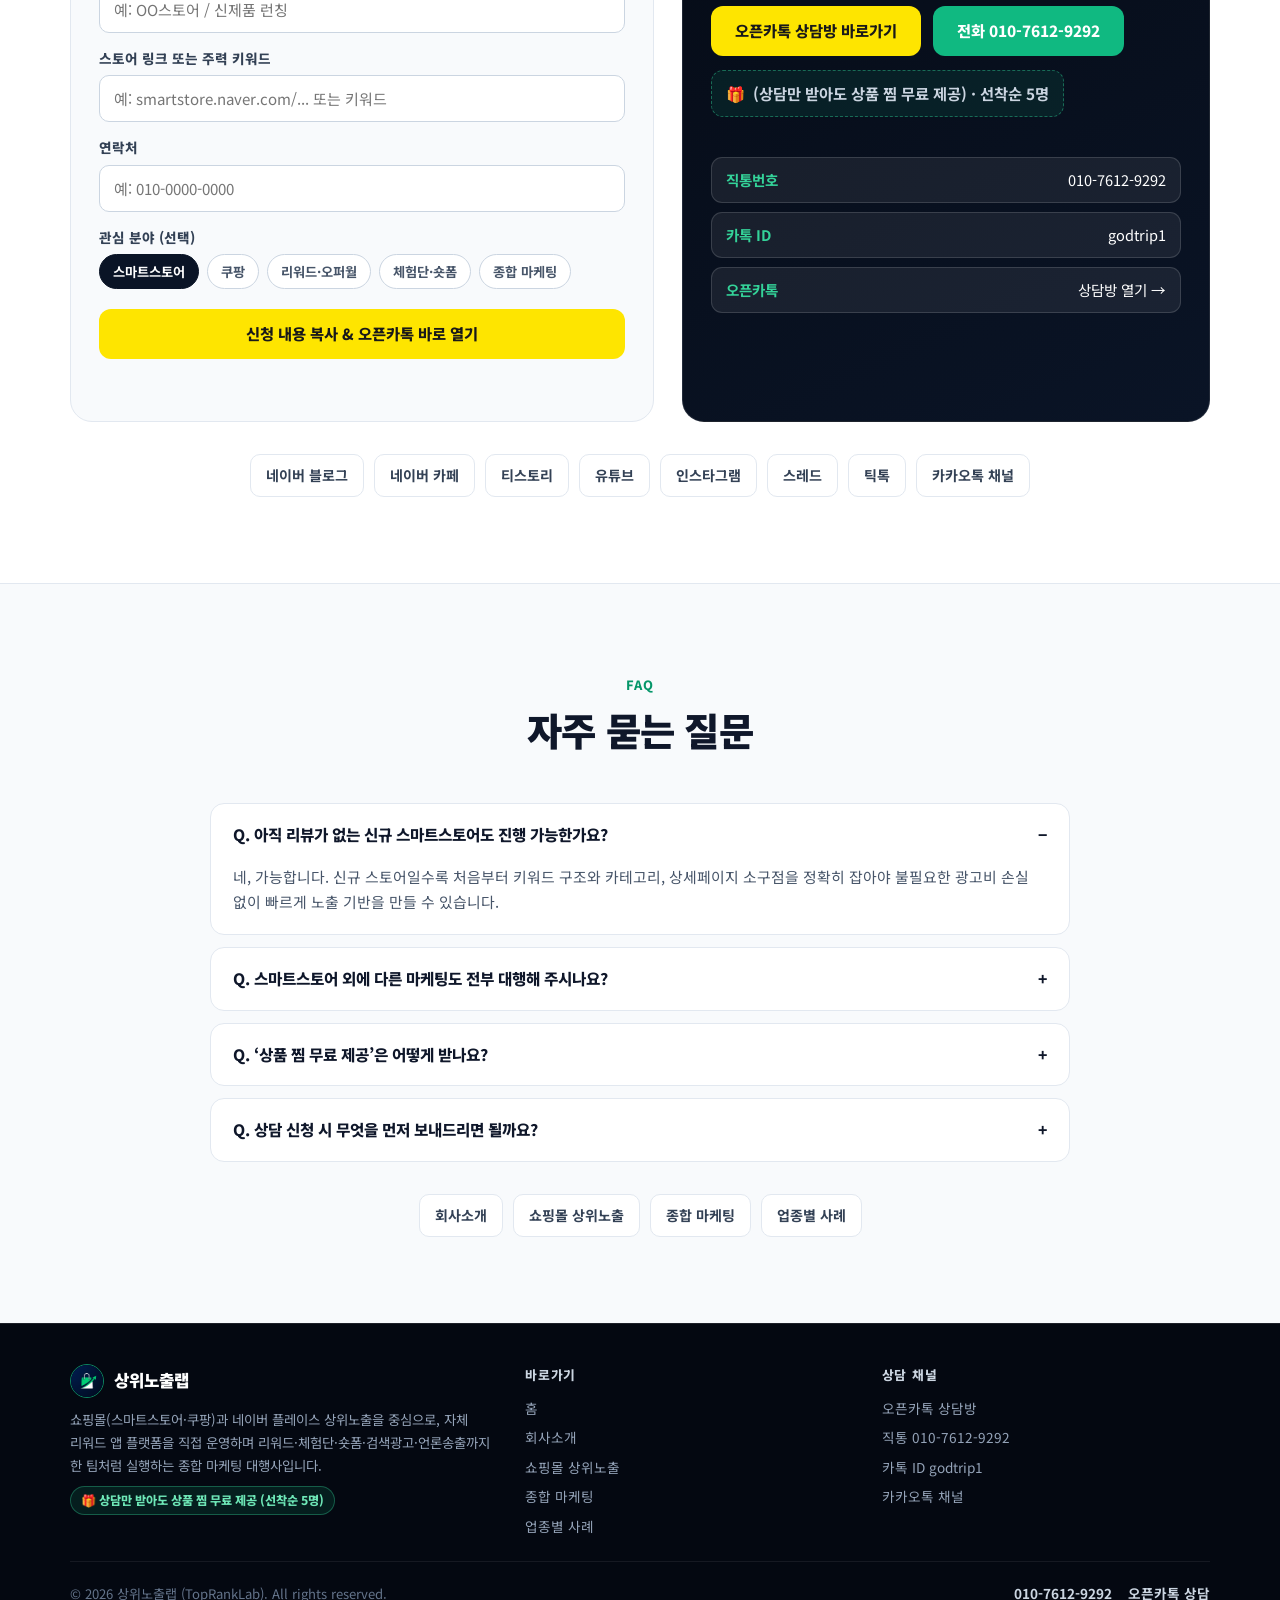
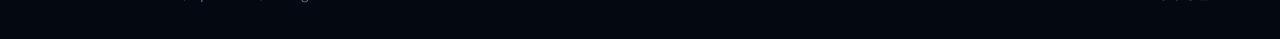
==== commit 81d16cc8: "feat: 모션 GIF 3종 배치 + 자체 리워드 앱·네이버 플레이스 동시 주력 강점 반영" ====
--- a/index.html
+++ b/index.html
@@ -4,12 +4,12 @@
   <meta charset="UTF-8" />
   <meta name="viewport" content="width=device-width, initial-scale=1.0" />
   <title>상위노출랩 | 쇼핑몰 상위노출 · 리워드 · 종합 마케팅 실행사</title>
-  <meta name="description" content="네이버 스마트스토어·쿠팡 상위노출 전문, 리워드·오퍼월·플레이스·블로그/인스타 체험단·숏폼·파워링크·언론송출까지 모든 마케팅을 원스톱으로 실행하는 상위노출랩입니다. 상담만 받아도 선착순 5명 상품 찜 무료 제공." />
+  <meta name="description" content="네이버 스마트스토어·쿠팡 상위노출과 네이버 플레이스 상위노출을 동시에 주력하는 실행사. 중간 하청 없는 자체 리워드 앱 플랫폼을 직접 운영해 실사용자 유입·찜·저장을 공급하고, 블로그/인스타 체험단·숏폼·파워링크·언론송출까지 원스톱으로 실행합니다. 상담만 받아도 선착순 5명 상품 찜 무료 제공." />
   <meta name="keywords" content="상위노출랩, 스마트스토어 상위노출, 네이버쇼핑 상위노출, 쿠팡 상위노출, 리워드 마케팅, 오퍼월, 블로그 체험단, 종합 마케팅 대행사" />
   <meta name="naver-site-verification" content="98041f6fec9d77acc8f488d430bc3d32c4de3970" />
   <meta property="og:type" content="website" />
   <meta property="og:title" content="상위노출랩 | 쇼핑몰 상위노출 · 리워드 · 종합 마케팅 실행사" />
-  <meta property="og:description" content="검색 1페이지로 올리는 맞춤 순위 최적화 전략. 스마트스토어·쿠팡·종합 마케팅까지 상위노출랩과 함께하세요." />
+  <meta property="og:description" content="중간 하청 없는 자체 리워드 앱 플랫폼 직접 운영 · 쇼핑몰(스마트스토어·쿠팡) + 네이버 플레이스 상위노출 동시 주력. 검색 1페이지로 올리는 맞춤 순위 최적화 전략." />
   <meta property="og:url" content="https://topranklab.github.io/" />
   <meta property="og:image" content="https://topranklab.github.io/hero-visual.png" />
   <link rel="canonical" href="https://topranklab.github.io/" />
@@ -17,7 +17,7 @@
   <link rel="preconnect" href="https://fonts.googleapis.com" />
   <link rel="preconnect" href="https://fonts.gstatic.com" crossorigin />
   <link href="https://fonts.googleapis.com/css2?family=Noto+Sans+KR:wght@400;500;600;700;800;900&display=swap" rel="stylesheet" />
-  <link rel="stylesheet" href="styles.css?v=3" />
+  <link rel="stylesheet" href="styles.css?v=4" />
   <script src="app.js" defer></script>
 </head>
 <body>
@@ -93,11 +93,17 @@
             <span class="cta-note-ico" aria-hidden="true">🎁</span>
             <span>(상담만 받아도 상품 찜 무료 제공) · 선착순 5명 한정, 진단만 받으셔도 신청 가능합니다.</span>
           </p>
+
+          <div class="hero-strengths">
+            <span class="hero-strength"><span class="hs-ico" aria-hidden="true">📱</span>중간 하청 없는 자체 리워드 앱 플랫폼 직접 운영</span>
+            <span class="hero-strength"><span class="hs-ico" aria-hidden="true">📍</span>쇼핑몰 + 네이버 플레이스 상위노출 동시 주력</span>
+          </div>
         </div>
 
         <div class="hero-visual-wrap">
           <div class="hero-visual-frame">
-            <img src="hero-visual.png" alt="상위노출랩 검색 순위 최적화 3D 대시보드" />
+            <img src="rank-boost.gif" width="840" height="560"
+                 alt="실시간 순위 대시보드 — 검색 순위가 4페이지에서 1페이지로 올라가고 주문·찜·저장 알림이 쌓이는 모션 그래픽" />
           </div>
           <div class="hero-float-badge">
             <small>키워드 · 유입 · 전환 통합 설계</small>
@@ -212,6 +218,67 @@
           </div>
           <div class="showcase-img">
             <img src="media-visual.png" alt="숏폼 및 체험단 종합 마케팅 3D 비주얼" />
+          </div>
+        </div>
+      </div>
+    </section>
+
+    <!-- ===================== 핵심 강점 : 자체 리워드 앱 + 쇼핑몰·플레이스 ===================== -->
+    <section id="strengths" class="deep-sec">
+      <div class="container">
+        <div class="sec-head reveal">
+          <span class="eyebrow">WHY TOPRANKLAB</span>
+          <h2>중간 하청 없는 자체 리워드 앱 플랫폼을<br />직접 운영합니다</h2>
+          <p>유입을 다시 사오는 구조가 아니라, 자체 앱의 실사용자에게 상품을 직접 노출하는 구조입니다.</p>
+        </div>
+
+        <div class="strength-block reveal">
+          <div class="strength-figure">
+            <div class="gif-frame">
+              <img src="reward-engine.gif" width="840" height="560" loading="lazy" decoding="async"
+                   alt="자체 리워드 앱에서 실사용자 유입, 찜·저장 반응을 거쳐 자연 상위노출로 이어지는 4단계 파이프라인 모션 그래픽" />
+            </div>
+            <p class="gif-caption">자체 리워드 앱 → 실사용자 유입 → 찜 · 저장 → 자연 상위노출</p>
+          </div>
+          <div class="strength-copy">
+            <span class="strength-kicker">REWARD ENGINE</span>
+            <h3>실사용자 트래픽을 직접 공급합니다</h3>
+            <p>
+              상위노출랩은 자체 리워드 앱 플랫폼을 직접 운영합니다. 대행사가 다시 하청을 주거나
+              유입을 재판매하는 구조가 아니라, 자체 앱 사용자에게 상품을 바로 노출합니다.
+            </p>
+            <ul class="strength-list">
+              <li><span class="num">1</span><span><strong>중간 하청 0단계</strong> — 재판매·재하청 마진 없이 자체 앱 사용자에게 직접 전달합니다.</span></li>
+              <li><span class="num">2</span><span><strong>실사용자 반응</strong> — 단순 노출이 아니라 방문·체류·찜·저장·리뷰 신호를 쌓습니다.</span></li>
+              <li><span class="num">3</span><span><strong>자연 상위노출</strong> — 쌓인 반응이 검색 순위로 이어져 광고를 줄여도 노출이 유지됩니다.</span></li>
+              <li><span class="num">4</span><span><strong>합리적인 단가</strong> — 같은 예산으로 더 많은 실사용자 반응을 확보합니다.</span></li>
+            </ul>
+            <div class="strength-metric"><span>실사용자 기반 트래픽</span><span>찜 · 저장 공급</span><span>단가 효율</span></div>
+          </div>
+        </div>
+
+        <div class="strength-block flip reveal">
+          <div class="strength-figure">
+            <div class="gif-frame">
+              <img src="omnichannel-flow.gif" width="840" height="560" loading="lazy" decoding="async"
+                   alt="스마트스토어, 쿠팡, 네이버 플레이스, 숏폼 지표가 동시에 상승하는 4채널 지표 모션 그래픽" />
+            </div>
+            <p class="gif-caption">스마트스토어 · 쿠팡 · 네이버 플레이스 · 숏폼 지표 동시 상승</p>
+          </div>
+          <div class="strength-copy">
+            <span class="strength-kicker">SHOPPING + PLACE</span>
+            <h3>쇼핑몰과 네이버 플레이스,<br />두 시장을 함께 봅니다</h3>
+            <p>
+              스마트스토어·쿠팡의 쇼핑 검색 노출과 네이버 플레이스(지도) 상위노출을 동시에 주력합니다.
+              온라인 판매와 동네 매장 유입을 같은 팀이 같은 기준으로 관리합니다.
+            </p>
+            <ul class="strength-list">
+              <li><span class="num">1</span><span><strong>스마트스토어 · 쿠팡</strong> — 적합도·인기도·신뢰도, 아이템위너까지 쇼핑 검색 로직에 맞춰 세팅합니다.</span></li>
+              <li><span class="num">2</span><span><strong>네이버 플레이스</strong> — 저장하기·리뷰·길찾기·지역 키워드로 지도 상위 노출을 만듭니다.</span></li>
+              <li><span class="num">3</span><span><strong>숏폼 · 체험단 재활용</strong> — 한 번 만든 후기와 영상을 두 채널에 맞게 다시 씁니다.</span></li>
+              <li><span class="num">4</span><span><strong>한 창구 운영</strong> — 채널마다 다른 로직을 한 팀이 조율해 일정과 메시지를 맞춥니다.</span></li>
+            </ul>
+            <div class="strength-metric"><span>쇼핑몰 상위노출</span><span>플레이스 상위노출</span><span>숏폼 · 체험단</span></div>
           </div>
         </div>
       </div>
@@ -799,8 +866,9 @@
             <span>상위노출랩</span>
           </div>
           <p class="footer-desc">
-            쇼핑몰 상위노출을 중심으로 리워드·체험단·숏폼·검색광고·언론송출까지
-            필요한 모든 온라인 마케팅을 한 팀처럼 실행하는 종합 마케팅 대행사입니다.
+            쇼핑몰(스마트스토어·쿠팡)과 네이버 플레이스 상위노출을 중심으로,
+            자체 리워드 앱 플랫폼을 직접 운영하며 리워드·체험단·숏폼·검색광고·언론송출까지
+            한 팀처럼 실행하는 종합 마케팅 대행사입니다.
           </p>
           <span class="free-badge">🎁 상담만 받아도 상품 찜 무료 제공 (선착순 5명)</span>
         </div>
--- a/styles.css
+++ b/styles.css
@@ -1312,6 +1312,122 @@
 }
 
 /* ==========================================================================
+   15b. Motion figures (GIF) & 핵심 강점 블록
+   ========================================================================== */
+.gif-frame {
+  border-radius: 22px;
+  overflow: hidden;
+  border: 1px solid rgba(255, 255, 255, 0.13);
+  box-shadow: 0 24px 60px rgba(0, 0, 0, 0.4);
+  background: #070d19;
+  line-height: 0;
+}
+.gif-frame img { display: block; width: 100%; height: auto; }
+.light-sec .gif-frame, .white-sec .gif-frame {
+  border-color: rgba(10, 20, 38, 0.08);
+  box-shadow: 0 18px 44px rgba(10, 20, 38, 0.16);
+}
+.gif-caption {
+  margin-top: 12px;
+  font-size: 0.82rem;
+  font-weight: 700;
+  color: var(--text-muted);
+  text-align: center;
+}
+.dark-sec .gif-caption, .deep-sec .gif-caption { color: #94a3b8; }
+.gif-block { max-width: 780px; margin: 48px auto 0; }
+.reward-own {
+  background: rgba(16, 185, 129, 0.08);
+  border-left: 3px solid var(--emerald);
+  border-radius: 0 12px 12px 0;
+  padding: 12px 15px;
+  font-size: 0.92rem;
+  line-height: 1.6;
+}
+.reward-own strong { color: var(--emerald-dark); font-weight: 900; }
+
+/* 히어로 핵심 강점 칩 */
+.hero-strengths { display: flex; flex-wrap: wrap; gap: 10px; margin-top: 20px; }
+.hero-strength {
+  display: flex;
+  align-items: center;
+  gap: 8px;
+  padding: 9px 14px;
+  border-radius: 999px;
+  background: rgba(16, 185, 129, 0.1);
+  border: 1px solid rgba(52, 211, 153, 0.34);
+  color: #a7f3d0;
+  font-size: 0.84rem;
+  font-weight: 800;
+  line-height: 1.35;
+}
+.hero-strength .hs-ico { font-size: 0.95rem; line-height: 1; }
+
+/* 강점 블록 */
+.strength-block {
+  display: grid;
+  grid-template-columns: 1.04fr 0.96fr;
+  gap: 46px;
+  align-items: center;
+  margin-bottom: 64px;
+}
+.strength-block:last-child { margin-bottom: 0; }
+.strength-block.flip .strength-figure { order: 2; }
+.strength-kicker {
+  display: inline-block;
+  font-size: 0.76rem;
+  font-weight: 900;
+  letter-spacing: 0.08em;
+  color: #6ee7b7;
+  margin-bottom: 10px;
+}
+.strength-copy h3 {
+  font-size: clamp(1.4rem, 2.6vw, 1.95rem);
+  font-weight: 900;
+  line-height: 1.3;
+  letter-spacing: -0.02em;
+  margin-bottom: 12px;
+}
+.strength-copy > p { font-size: 0.96rem; color: #cbd5e1; margin-bottom: 18px; }
+.strength-list { display: grid; gap: 9px; list-style: none; padding: 0; margin: 0; }
+.strength-list li {
+  display: flex;
+  gap: 10px;
+  padding: 11px 14px;
+  border-radius: 12px;
+  background: rgba(255, 255, 255, 0.05);
+  border: 1px solid rgba(255, 255, 255, 0.09);
+  font-size: 0.88rem;
+  line-height: 1.55;
+  color: #cbd5e1;
+}
+.strength-list li strong { color: #6ee7b7; font-weight: 800; }
+.strength-list .num {
+  flex: none;
+  width: 19px;
+  height: 19px;
+  margin-top: 2px;
+  border-radius: 999px;
+  background: rgba(16, 185, 129, 0.18);
+  color: #6ee7b7;
+  font-size: 0.68rem;
+  font-weight: 900;
+  display: flex;
+  align-items: center;
+  justify-content: center;
+}
+.strength-metric { display: flex; flex-wrap: wrap; gap: 8px; margin-top: 16px; }
+.strength-metric span {
+  font-size: 0.76rem;
+  font-weight: 800;
+  color: #a7f3d0;
+  background: rgba(16, 185, 129, 0.1);
+  border: 1px dashed rgba(52, 211, 153, 0.42);
+  border-radius: 999px;
+  padding: 6px 11px;
+}
+
+/* ==========================================================================
    16. Responsive
    ========================================================================== */
 @media (max-width: 1024px) {
@@ -1320,9 +1436,13 @@
 }
 
 @media (max-width: 960px) {
-  .hero-inner, .page-hero-inner, .showcase-grid, .consult-grid, .grid-2, .grid-3, .split, .case-grid {
+  .hero-inner, .page-hero-inner, .showcase-grid, .consult-grid, .grid-2, .grid-3, .split, .case-grid,
+  .strength-block {
     grid-template-columns: 1fr;
   }
+  .strength-block { gap: 26px; margin-bottom: 46px; }
+  .strength-block.flip .strength-figure { order: 0; }
+  .gif-block { margin-top: 34px; }
   .nav-links { display: none; }
   .menu-toggle { display: inline-flex; }
   .hero-float-badge { left: 12px; bottom: 12px; }
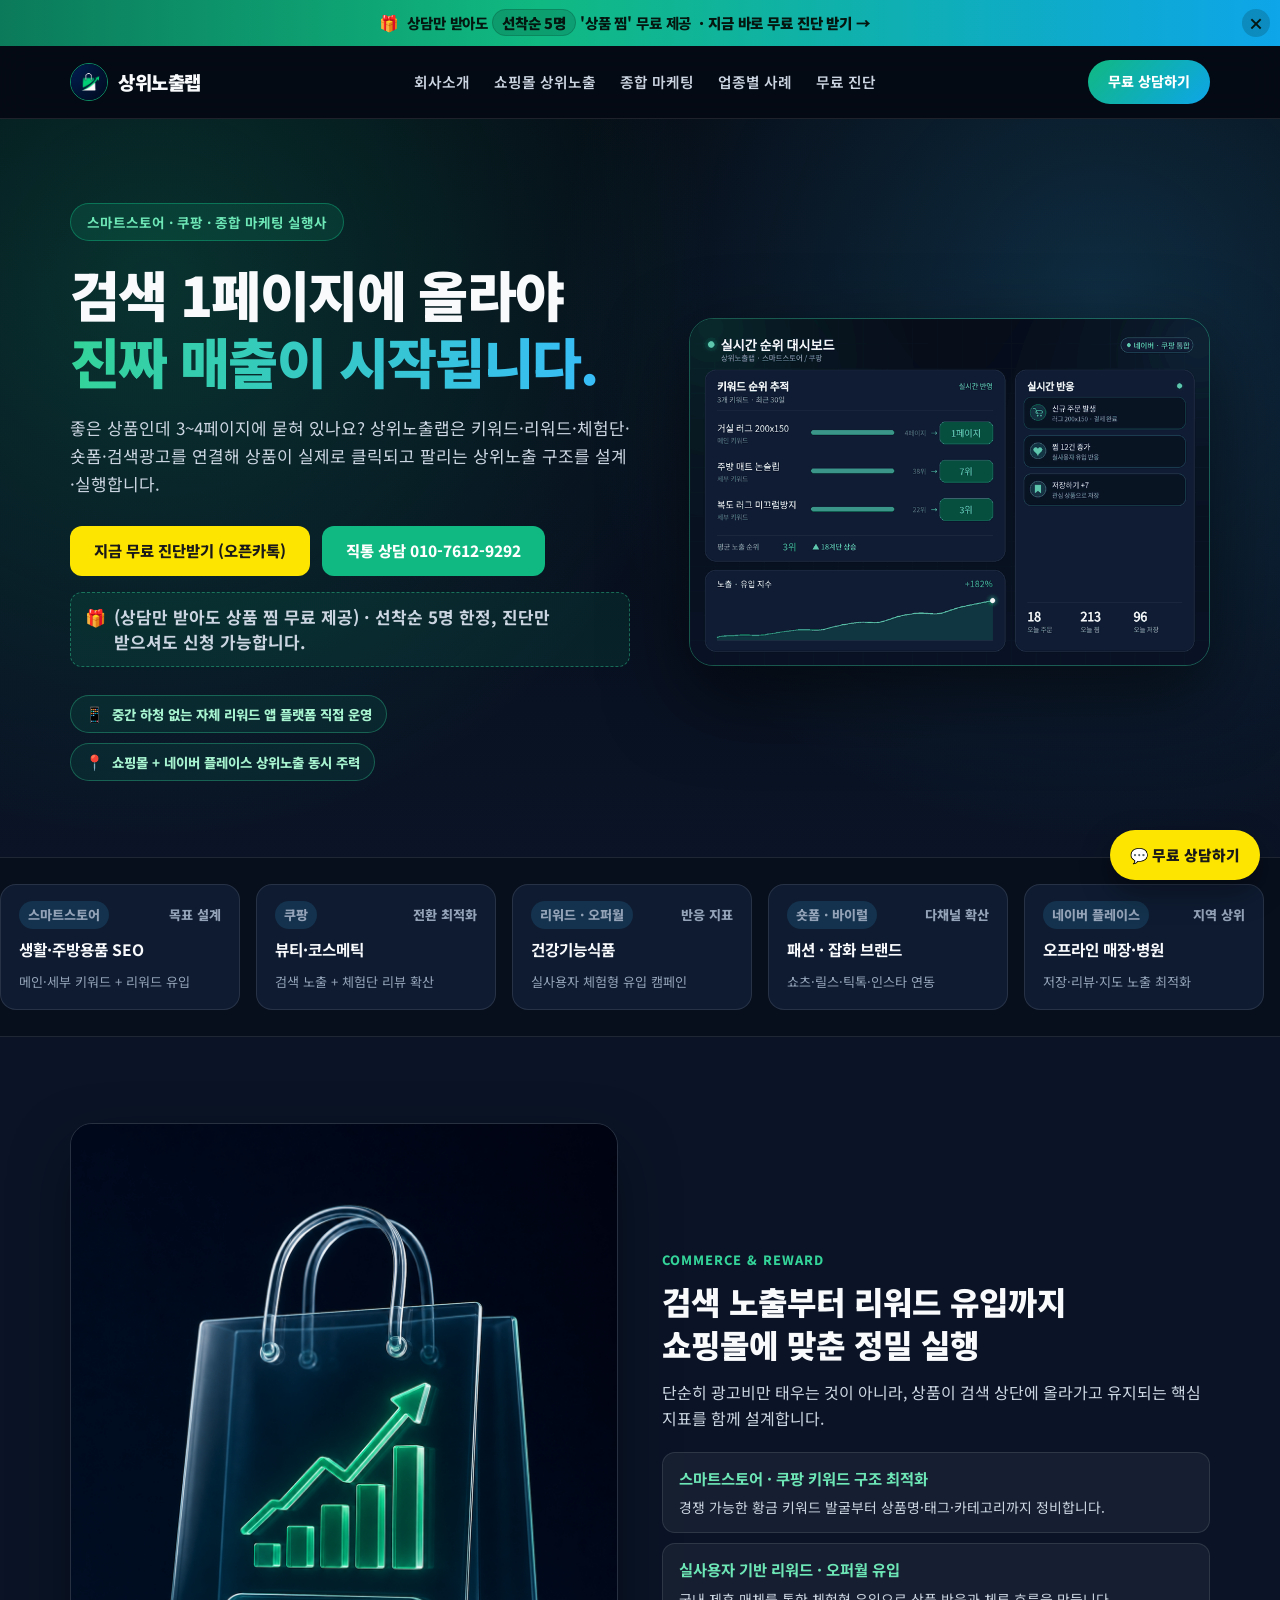
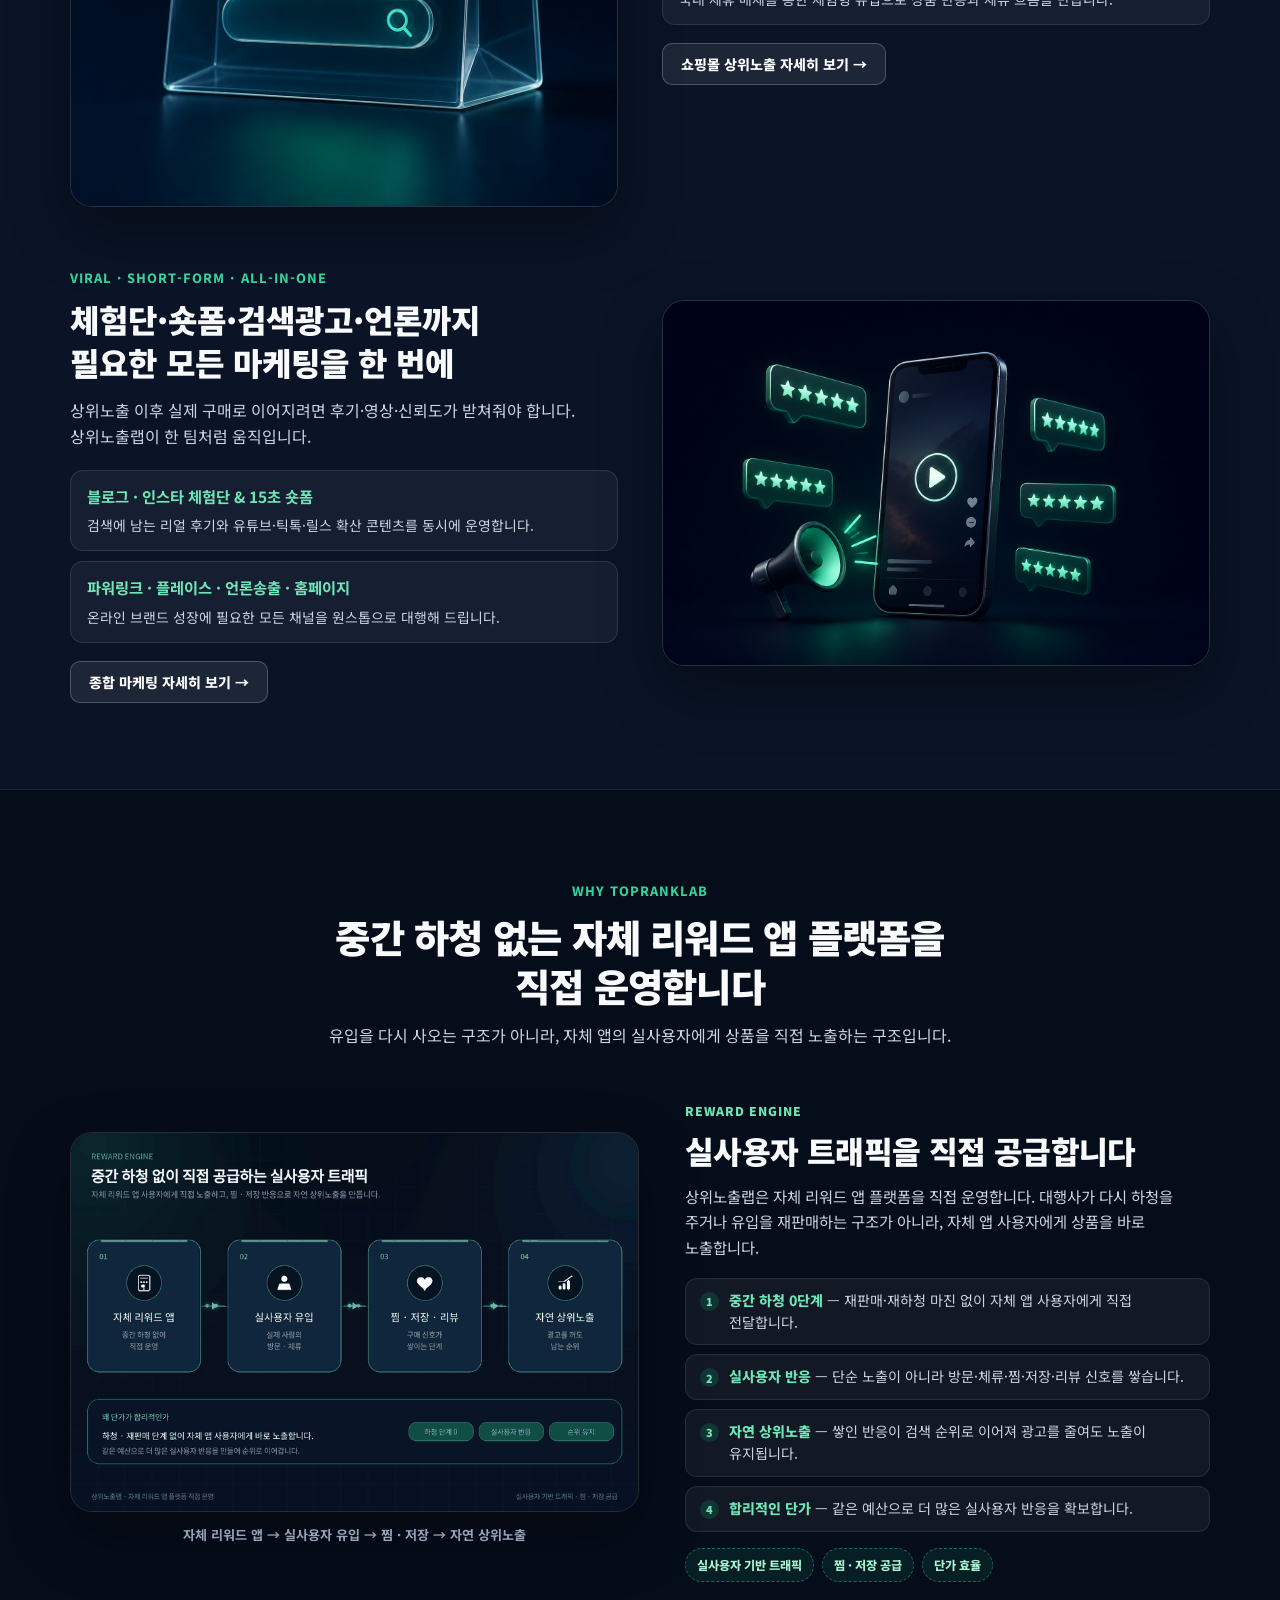
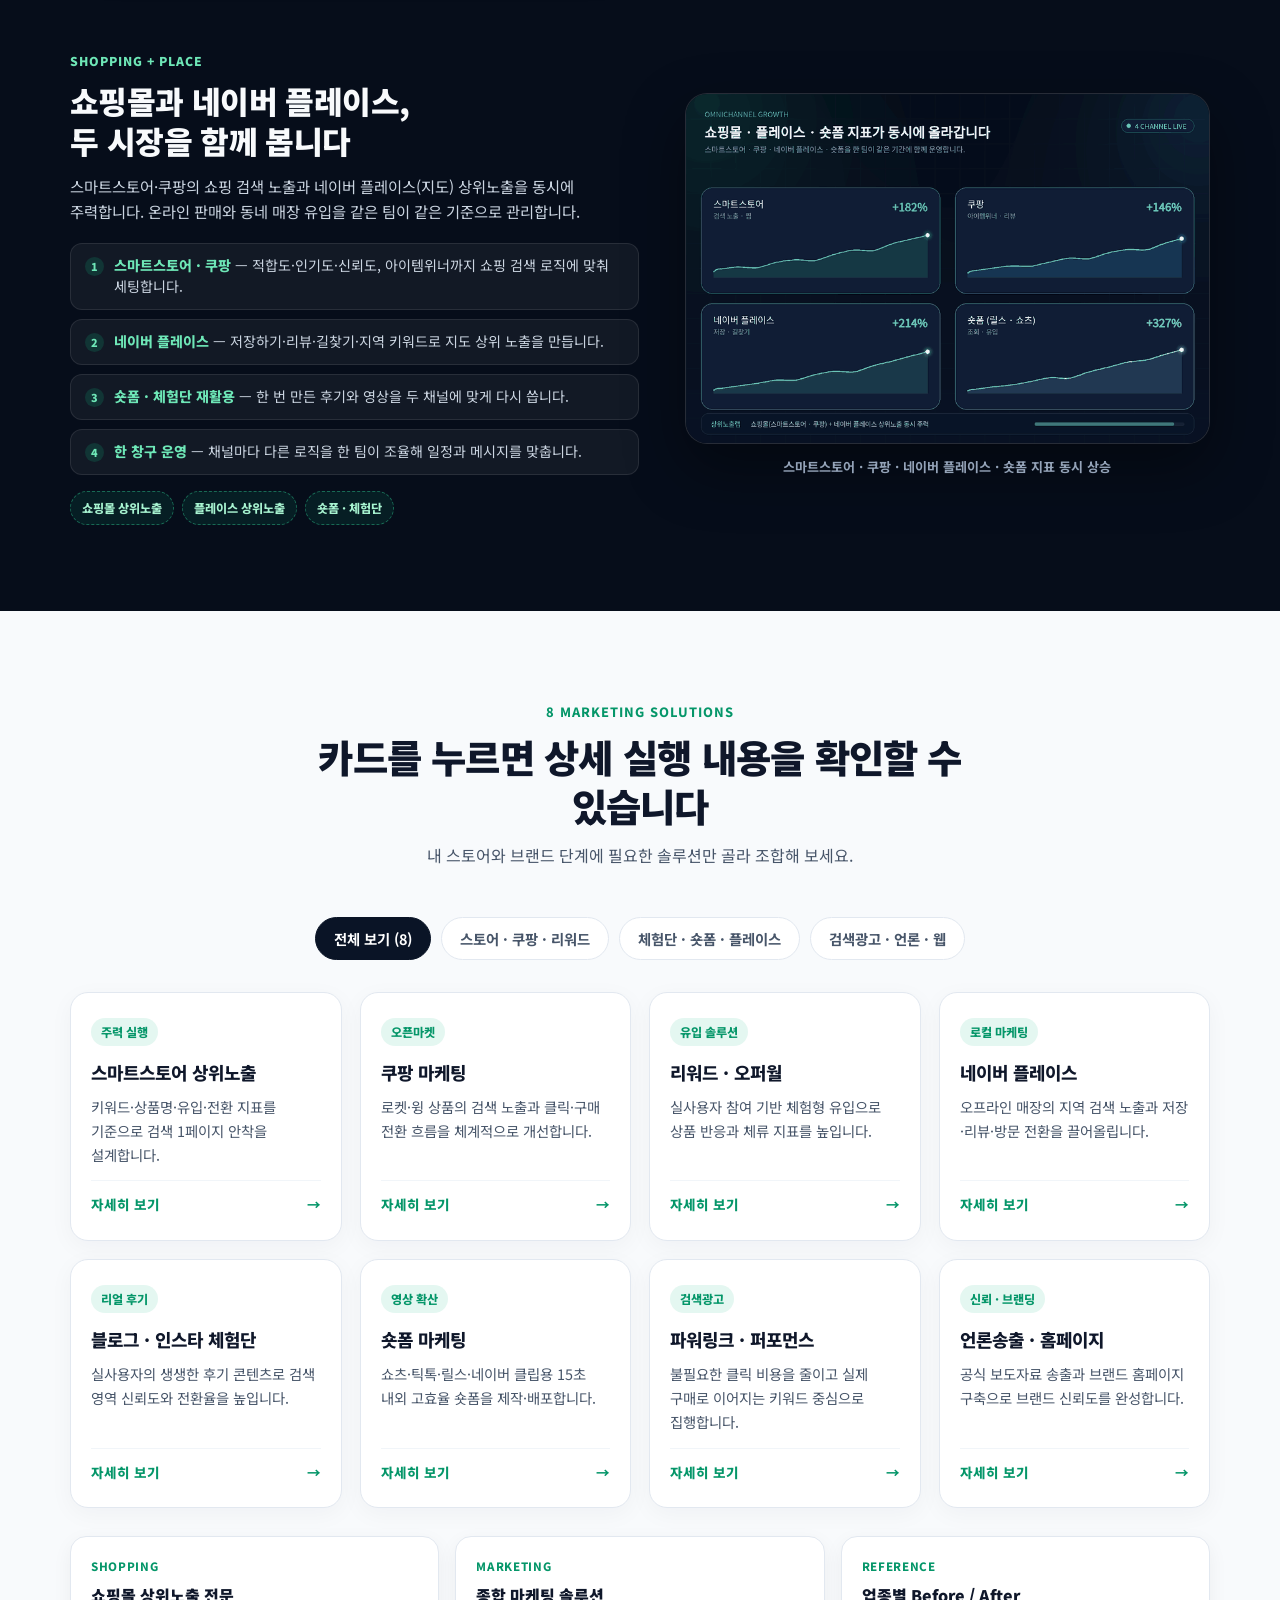
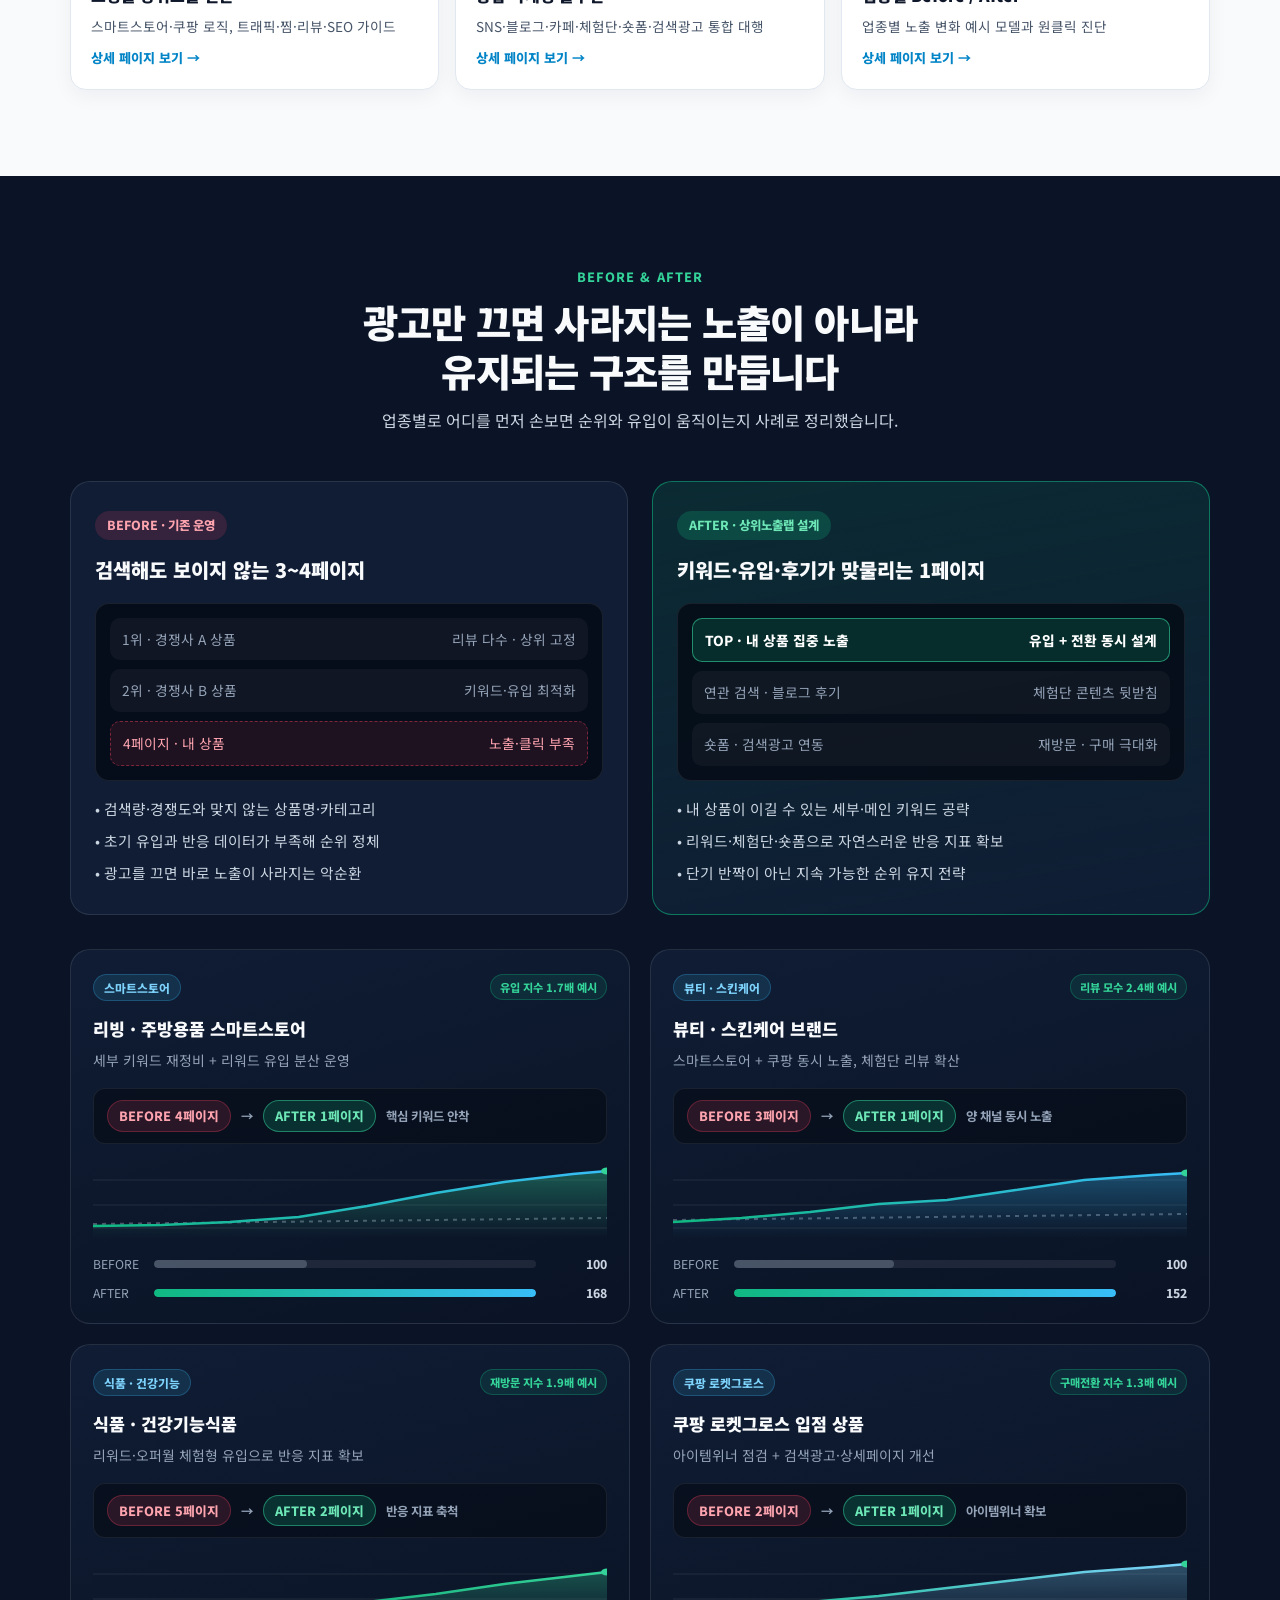
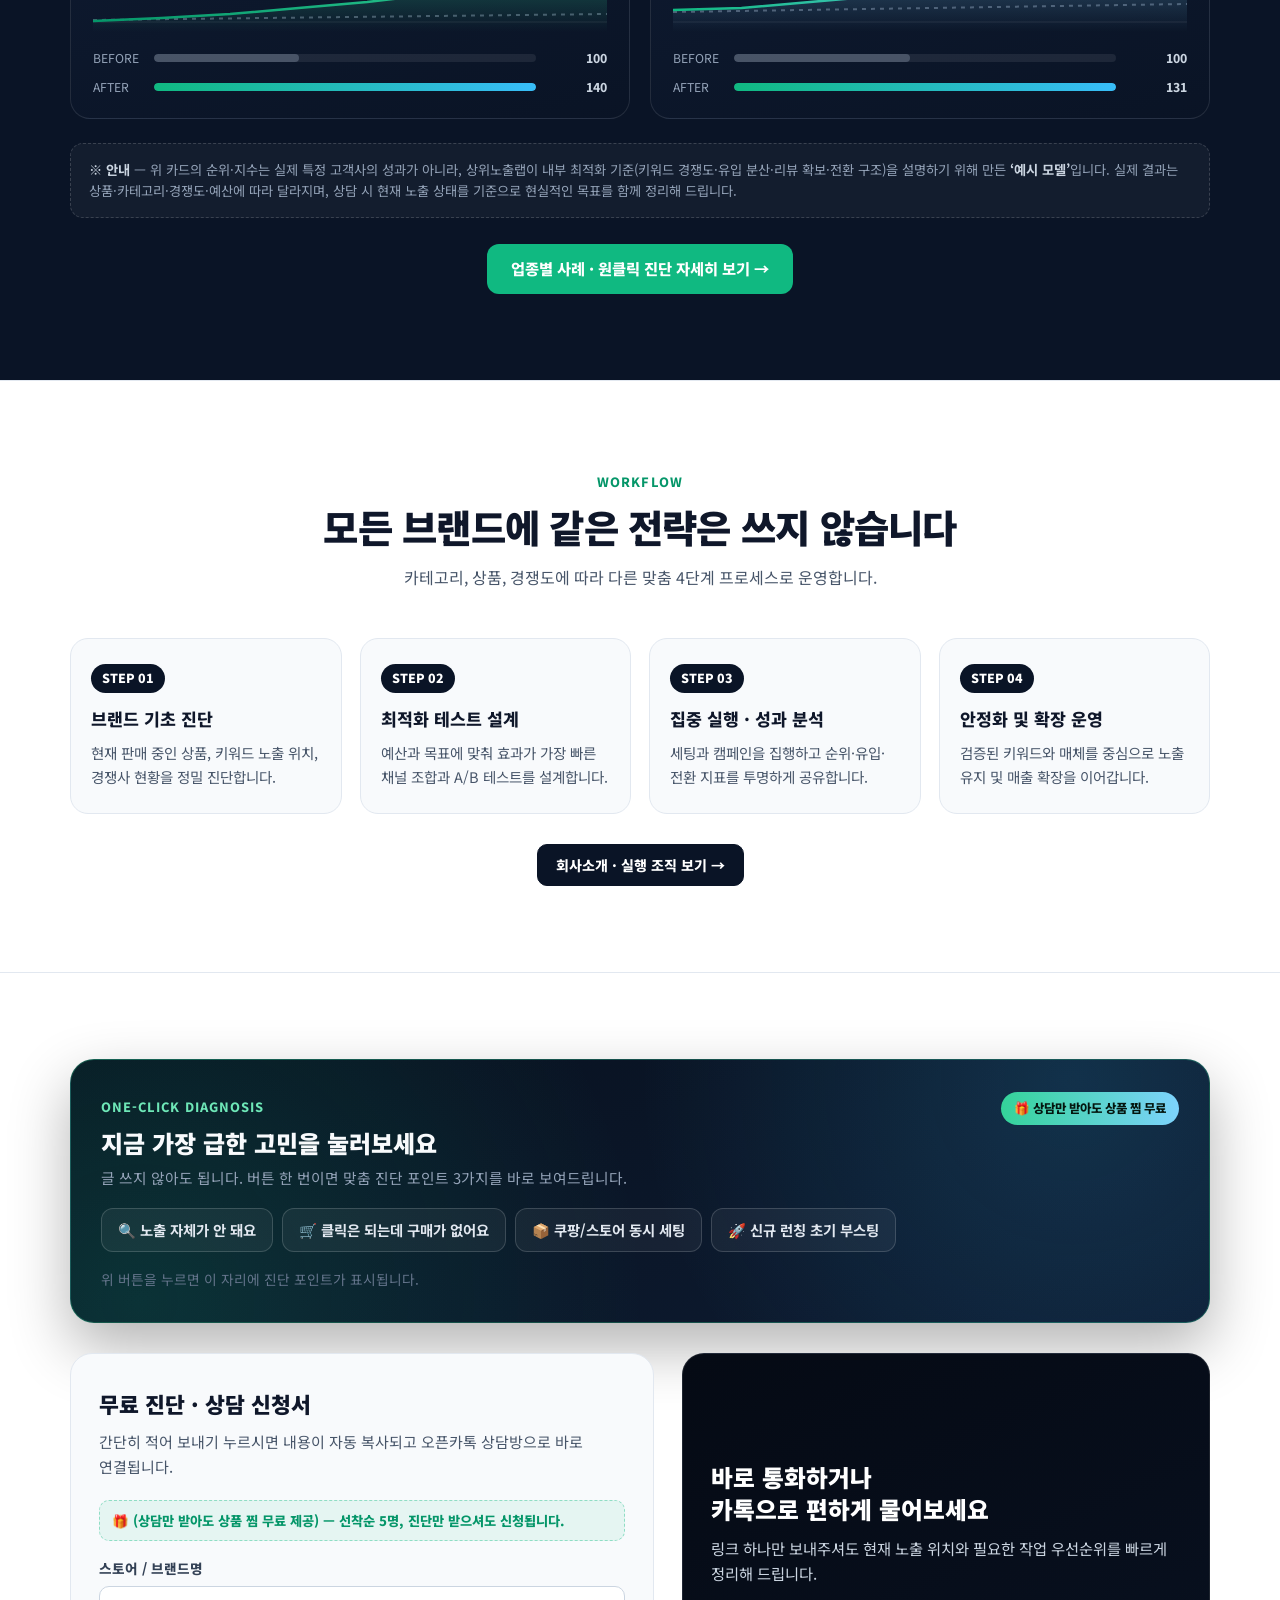
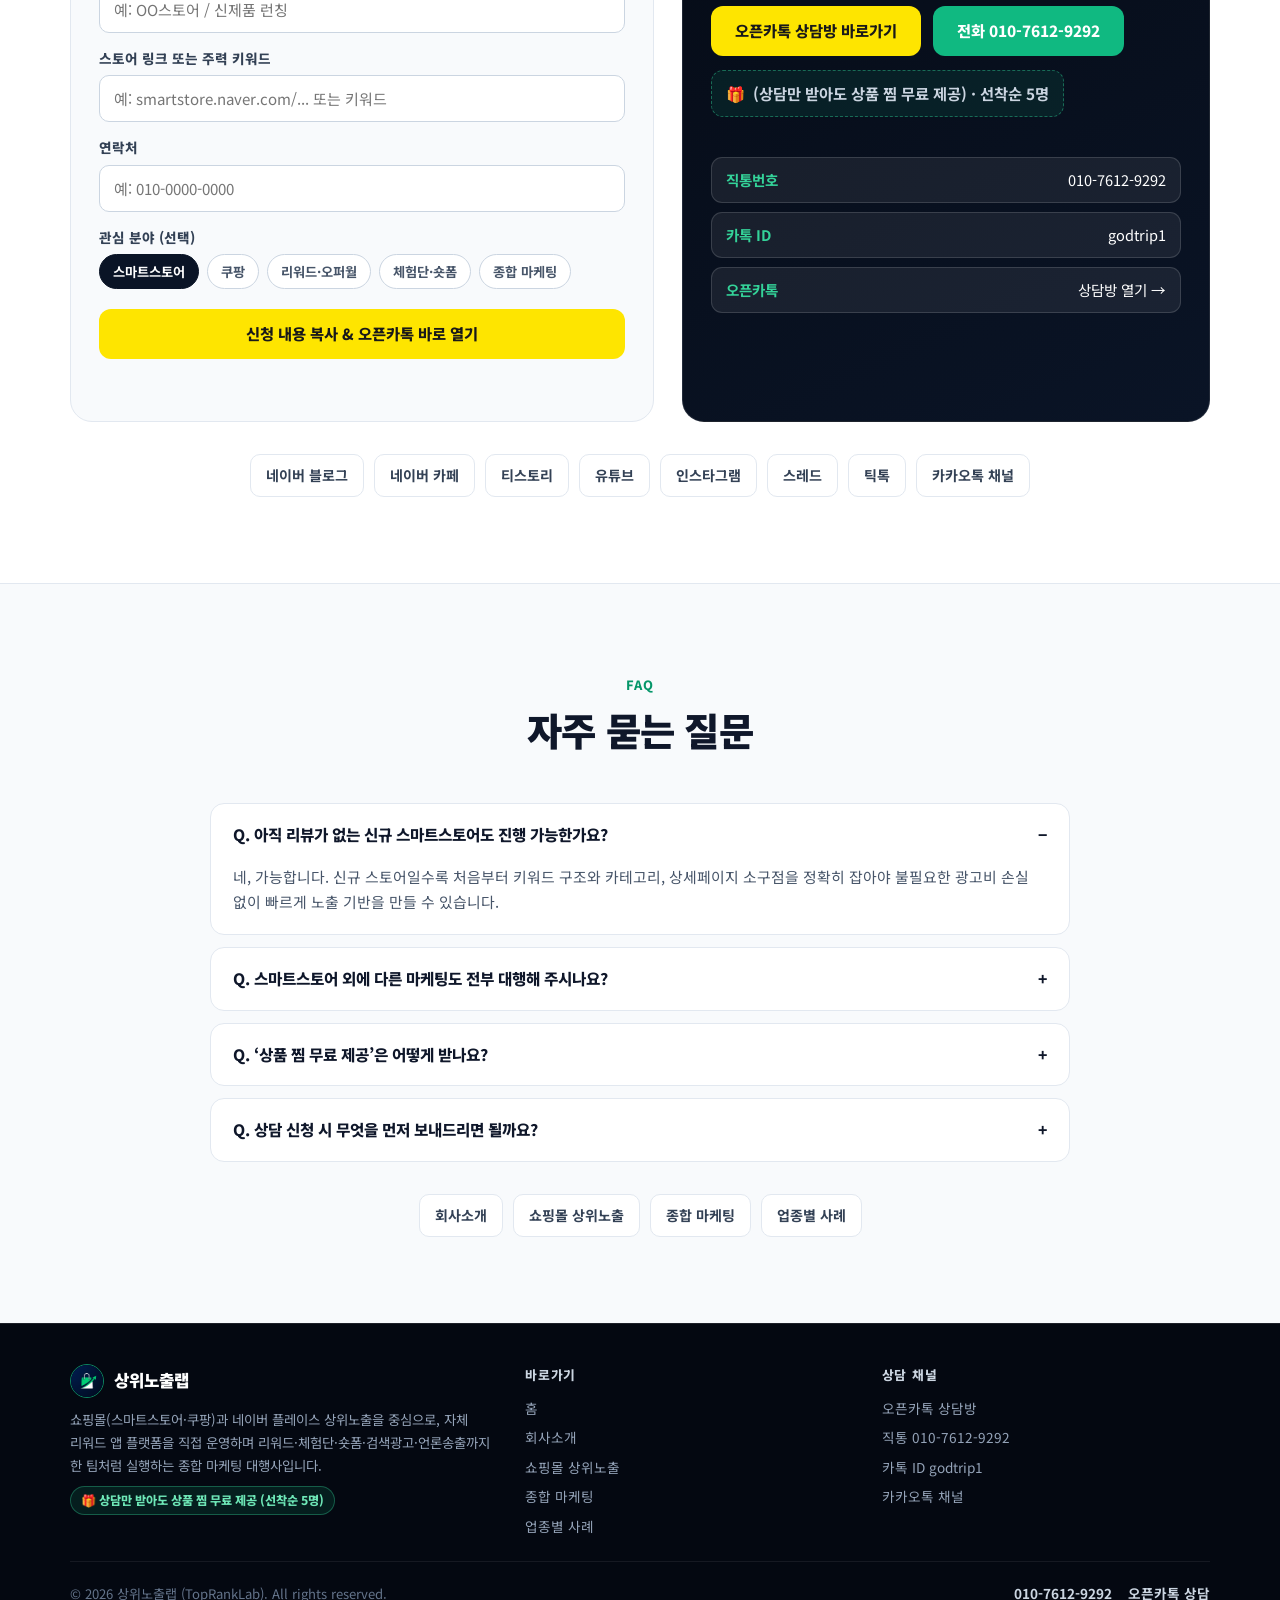
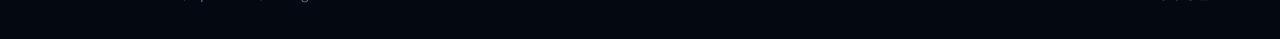
==== commit 6b1ba9fc: "fix: 히어로 모션 대시보드를 가리던 플로팅 배지 제거" ====
--- a/index.html
+++ b/index.html
@@ -104,10 +104,6 @@
           <div class="hero-visual-frame">
             <img src="rank-boost.gif" width="840" height="560"
                  alt="실시간 순위 대시보드 — 검색 순위가 4페이지에서 1페이지로 올라가고 주문·찜·저장 알림이 쌓이는 모션 그래픽" />
-          </div>
-          <div class="hero-float-badge">
-            <small>키워드 · 유입 · 전환 통합 설계</small>
-            <strong>1페이지 핵심 노출 목표 실행</strong>
           </div>
         </div>
       </div>
